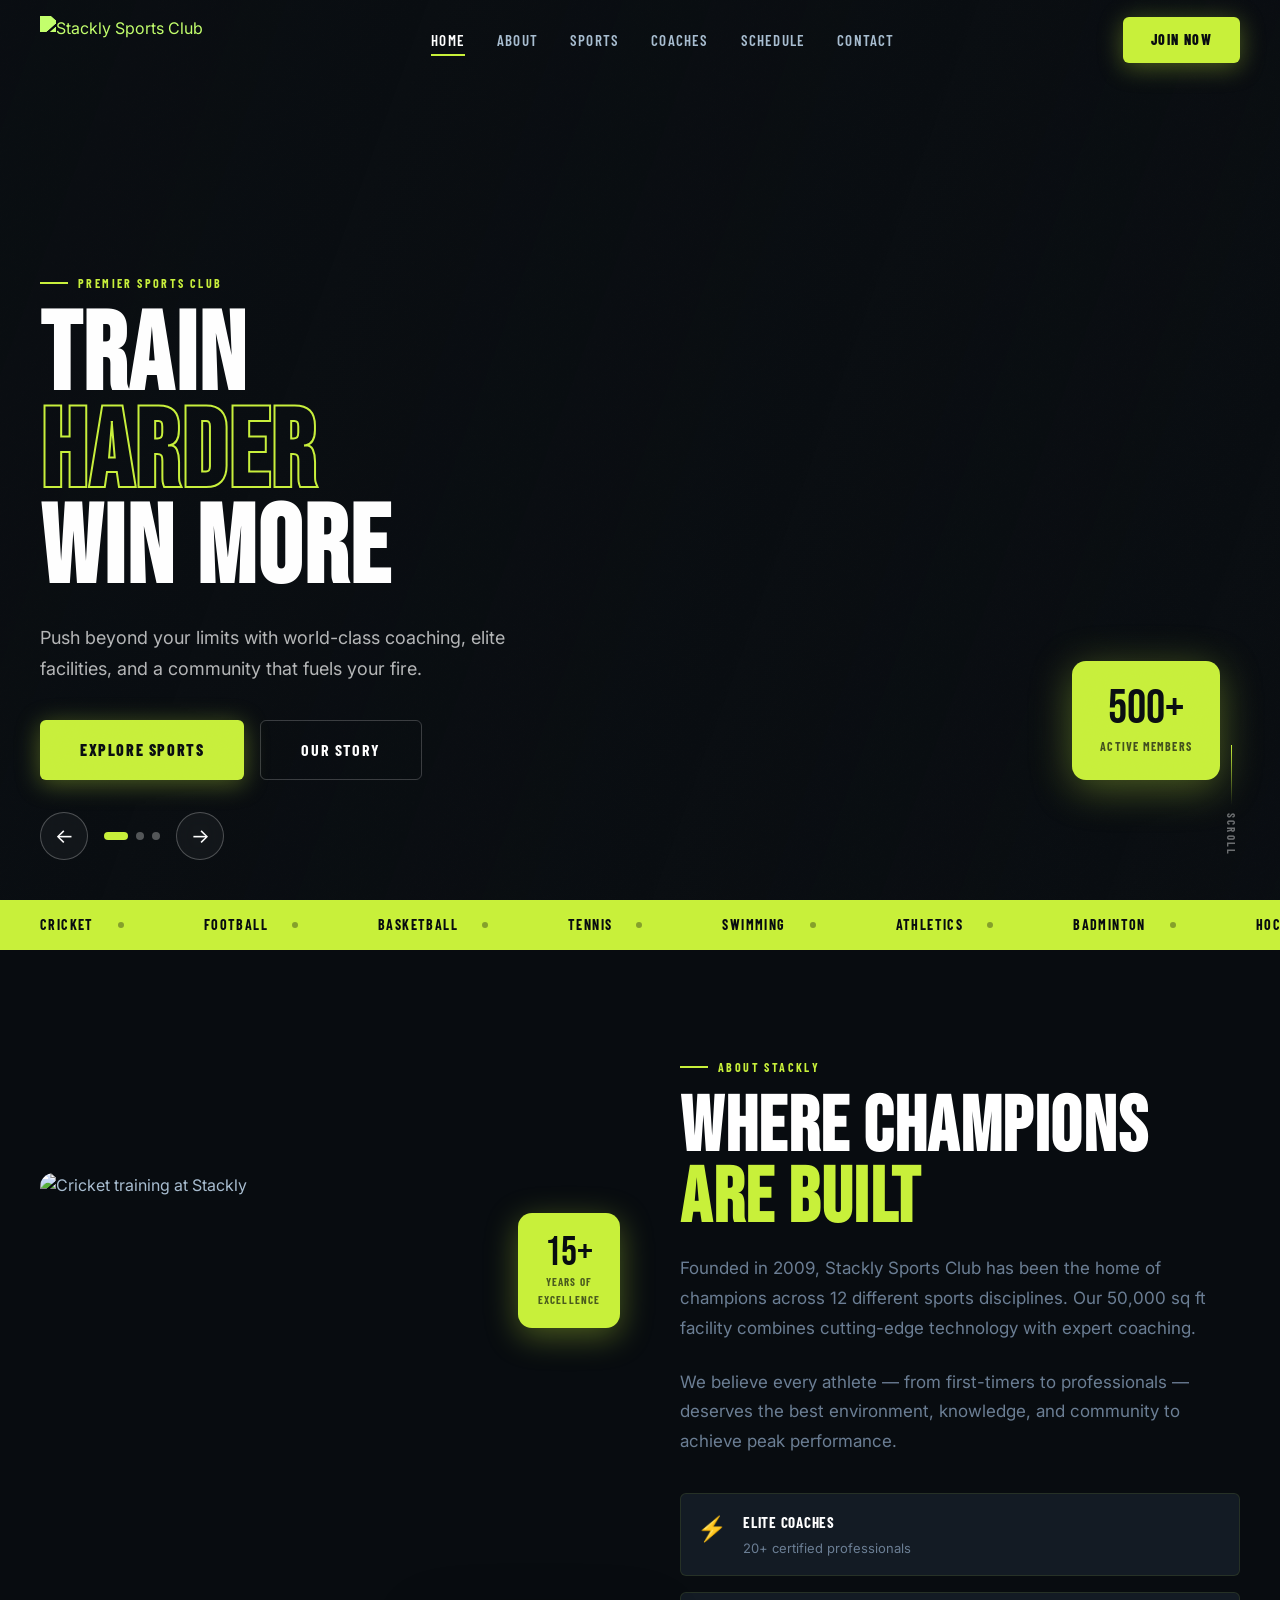
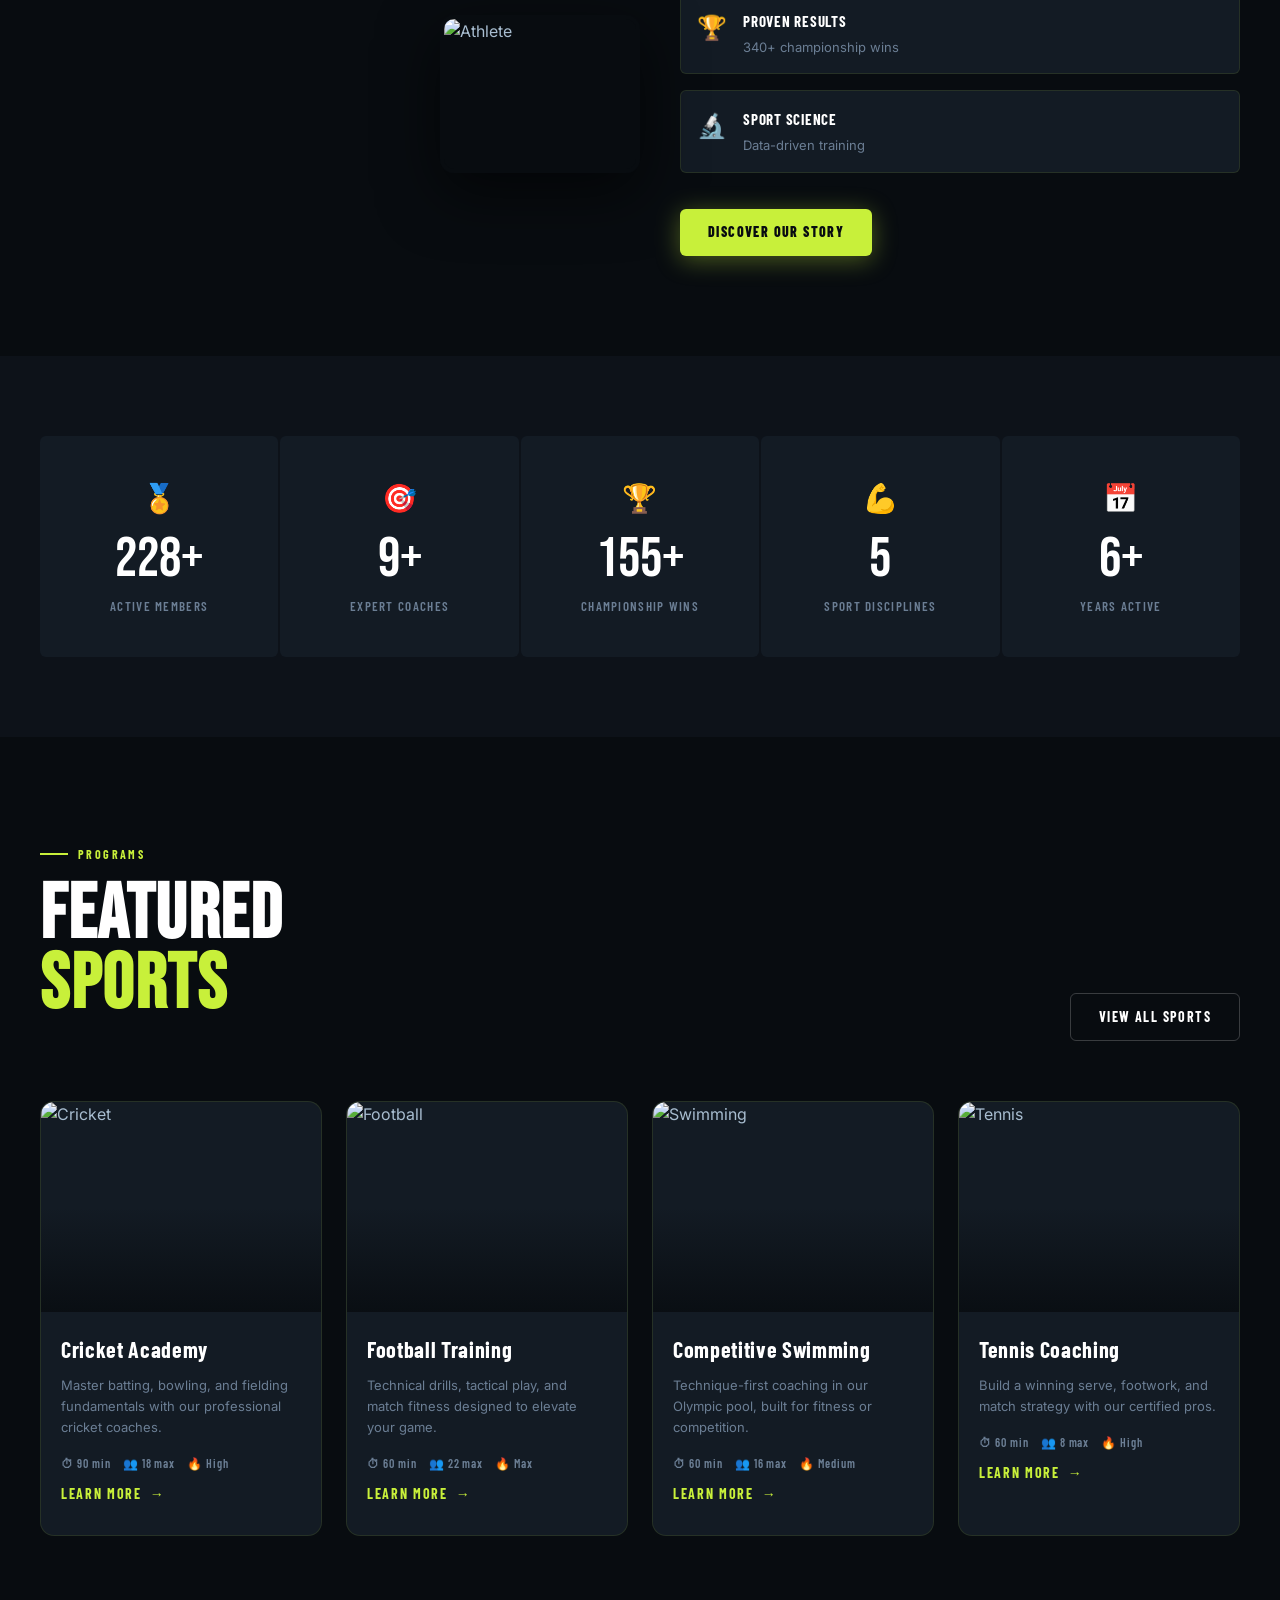
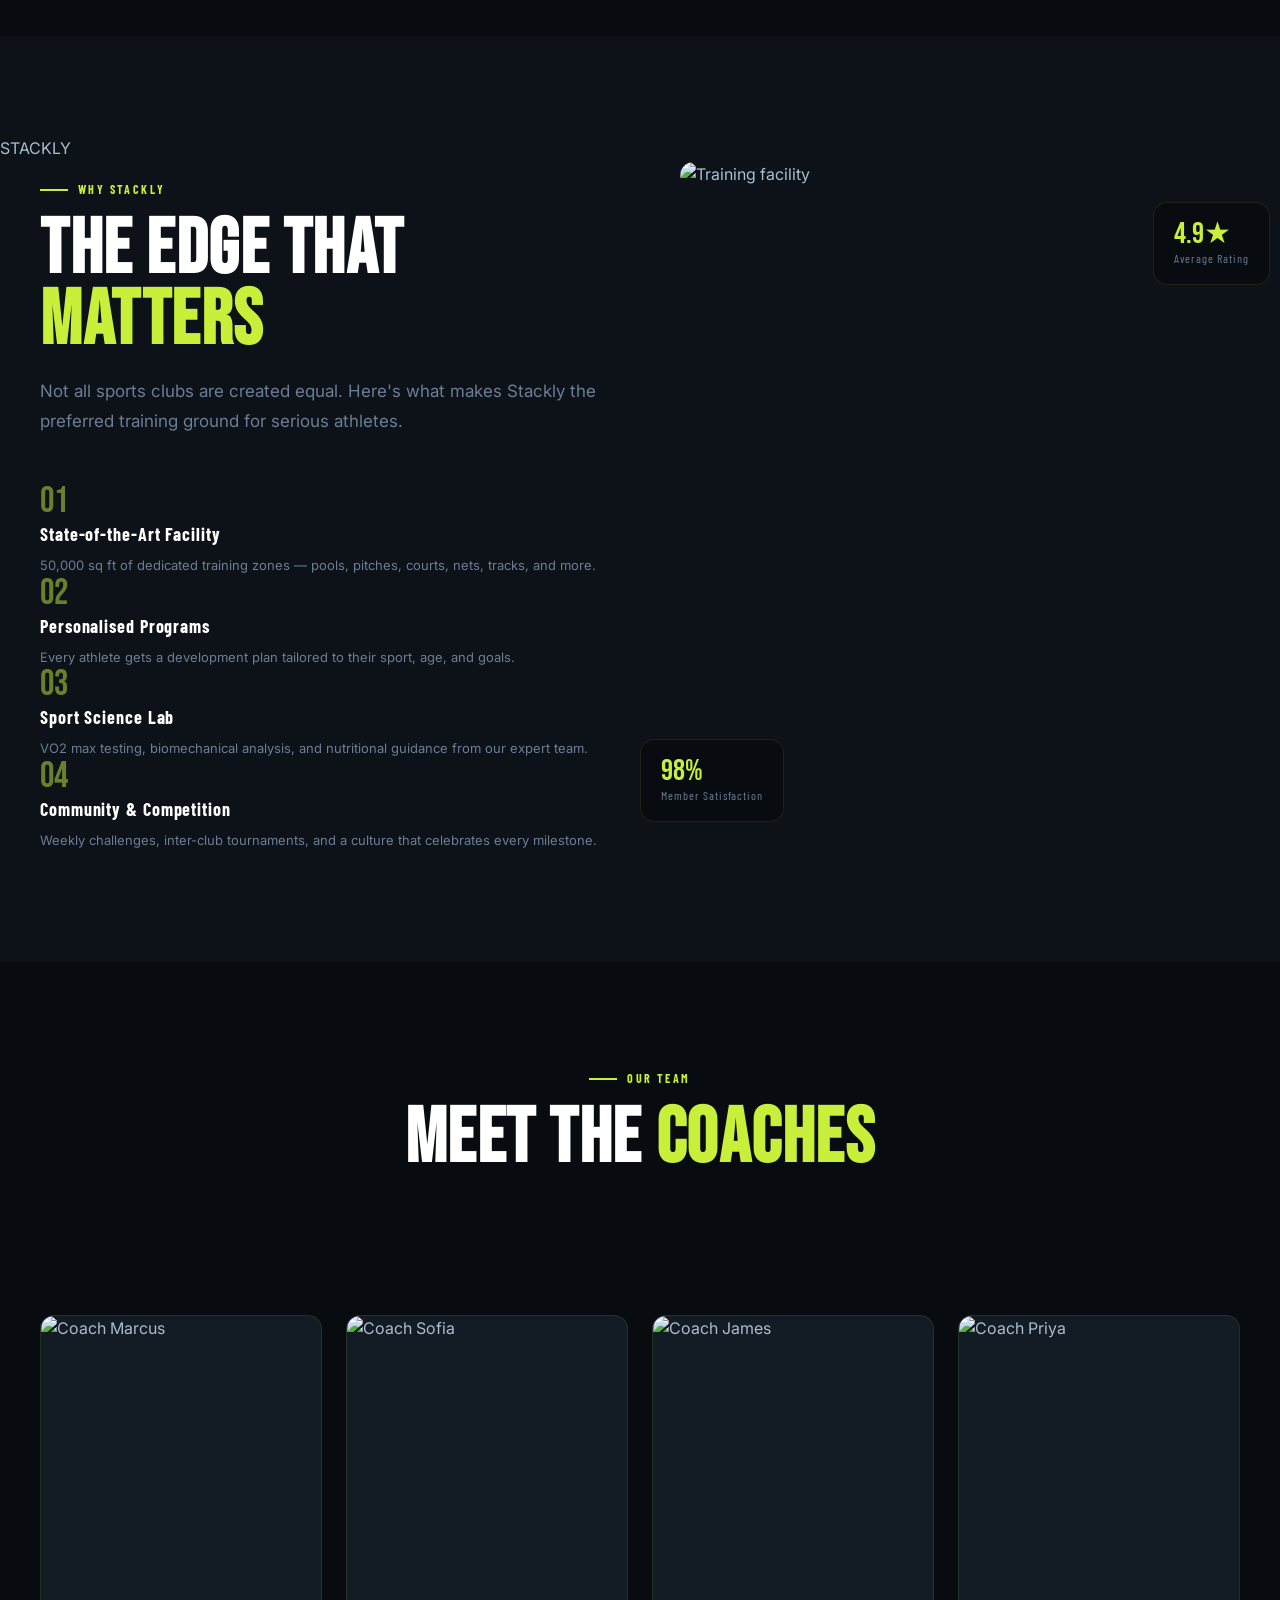
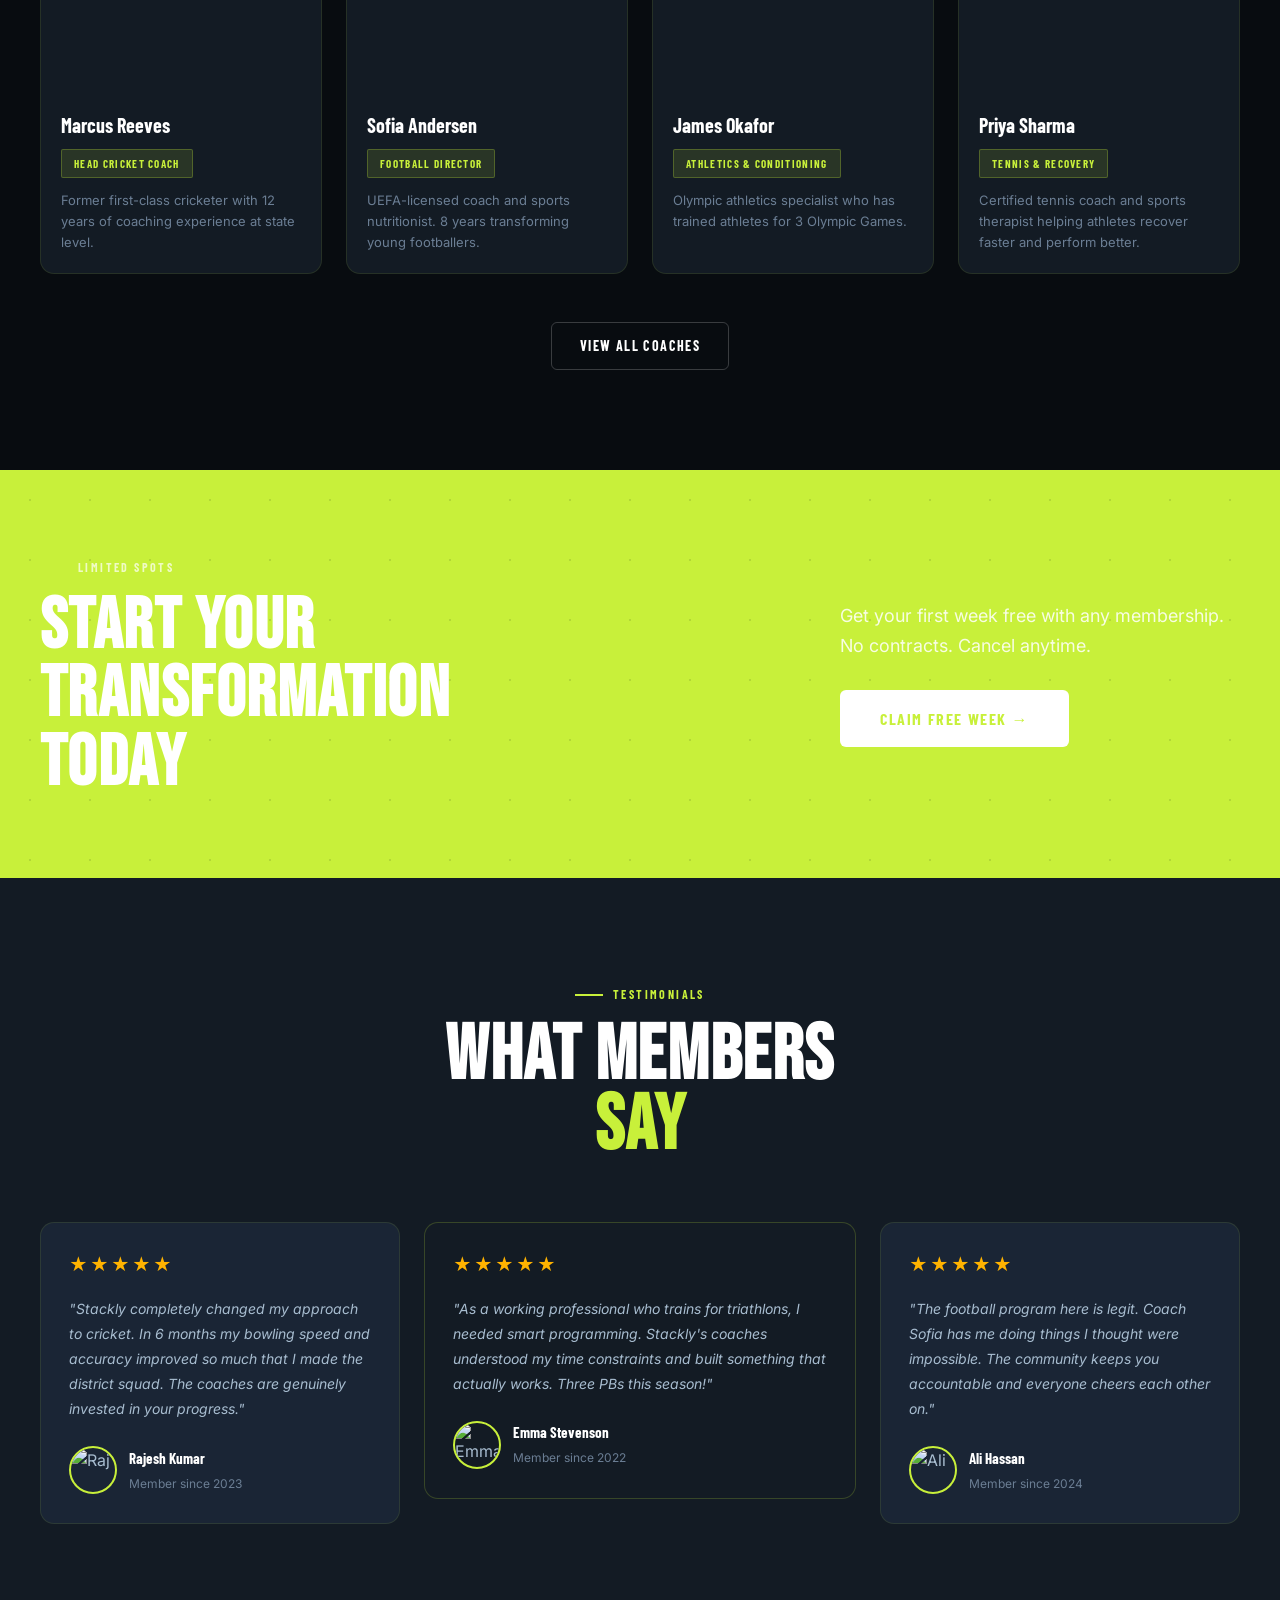
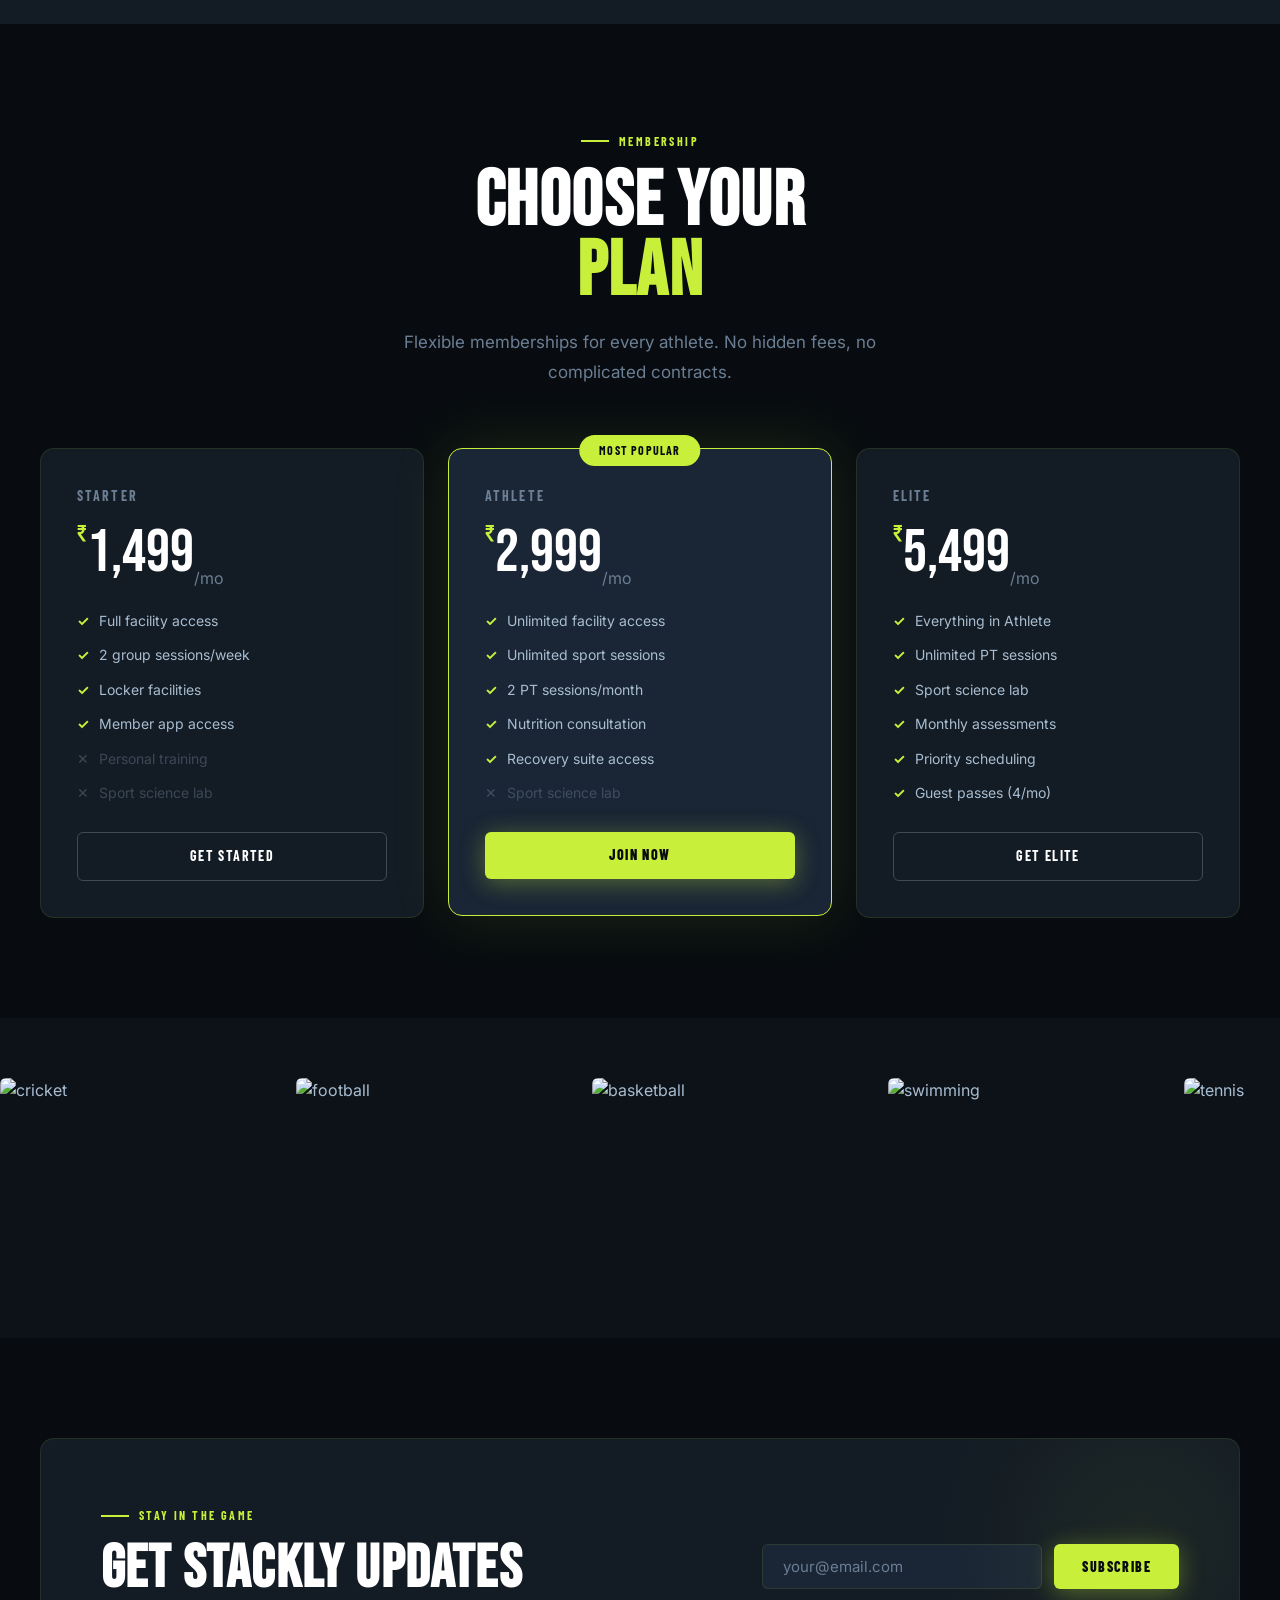
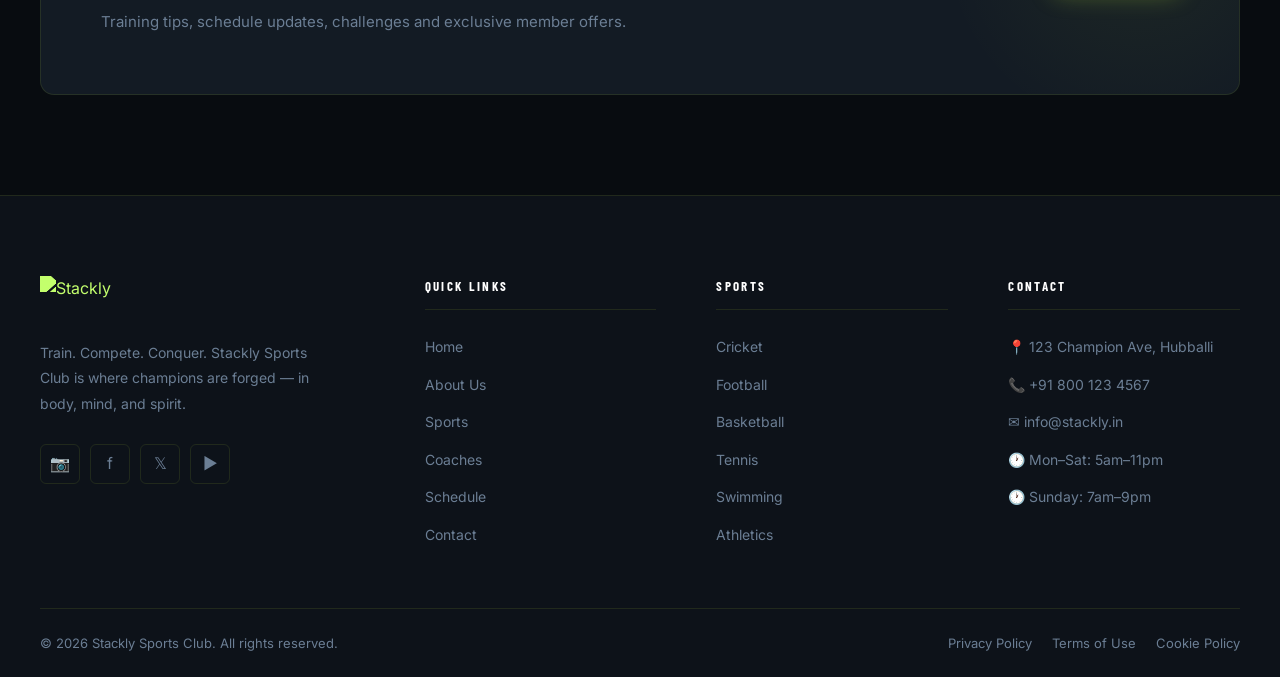
==== index.html @ f2b80d43 "update" ====
<!DOCTYPE html>
<html lang="en">
<head>
<meta charset="UTF-8">
<meta name="viewport" content="width=device-width, initial-scale=1.0">
<title>Stackly Sports Club — Train. Compete. Conquer.</title>
<link rel="stylesheet" href="style.css">
<link rel="stylesheet" href="home.css">
</head>
<body>
<div class="cursor-glow"></div>

<!-- HEADER -->
<header class="site-header" id="header">
  <div class="header-inner">
    <a href="index.html" class="logo-wrap">
      <img src="https://wsrv.nl/?url=https://snabsolutions.in/wp-content/uploads/2026/02/stackly-snab-solutions.png&w=260&h=104&output=webp&q=80&fit=inside" alt="Stackly Sports Club">
    </a>
    <nav class="main-nav">
      <a href="index.html" class="active">Home</a>
      <a href="about.html">About</a>
      <a href="classes.html">Sports</a>
      <a href="coaches.html">Coaches</a>
      <a href="schedule.html">Schedule</a>
      <a href="contact.html">Contact</a>
    </nav>
    <div class="header-cta">
      <a href="contact.html" class="btn btn-primary">Join Now</a>
      <button class="hamburger" aria-label="Menu">
        <span></span><span></span><span></span>
      </button>
    </div>
  </div>
</header>

<!-- MOBILE NAV -->
<nav class="mobile-nav">
  <a href="index.html">Home</a>
  <a href="about.html">About</a>
  <a href="classes.html">Sports</a>
  <a href="coaches.html">Coaches</a>
  <a href="schedule.html">Schedule</a>
  <a href="contact.html">Contact</a>
  <a href="contact.html" class="btn btn-primary mobile-cta">Join Now</a>
</nav>

<!-- SECTION 1: HERO SLIDER -->
<section class="hero-section grain-overlay">
  <div class="hero-slider">
    <!-- Slide 1 -->
    <div class="slide" style="--slide-img:url('https://wsrv.nl/?url=images.unsplash.com/photo-1574629810360-7efbbe195018&w=1400&output=webp&q=70&fit=cover')">
      <div class="slide-overlay"></div>
      <div class="slide-content">
        <div class="section-eyebrow reveal">Premier Sports Club</div>
        <h1 class="hero-title reveal delay-1">TRAIN<br><span class="stroke">HARDER</span><br>WIN MORE</h1>
        <p class="hero-sub reveal delay-2">Push beyond your limits with world-class coaching, elite facilities, and a community that fuels your fire.</p>
        <div class="hero-btns reveal delay-3">
          <a href="classes.html" class="btn btn-primary btn-lg">Explore Sports</a>
          <a href="about.html" class="btn btn-outline btn-lg">Our Story</a>
        </div>
      </div>
      <div class="slide-badge reveal-right delay-4">
        <div class="badge-num">500+</div>
        <div class="badge-label">Active Members</div>
      </div>
    </div>
    <!-- Slide 2 -->
    <div class="slide" style="--slide-img:url('https://wsrv.nl/?url=images.unsplash.com/photo-1551958219-acbc608c6377&w=1400&output=webp&q=70&fit=cover')">
      <div class="slide-overlay"></div>
      <div class="slide-content">
        <div class="section-eyebrow">World Class Training</div>
        <h1 class="hero-title">FORGE<br><span class="stroke">YOUR</span><br>LEGACY</h1>
        <p class="hero-sub">From beginner to elite — our tailored programs are designed to unlock the champion inside you.</p>
        <div class="hero-btns">
          <a href="classes.html" class="btn btn-primary btn-lg">View Programs</a>
          <a href="coaches.html" class="btn btn-outline btn-lg">Meet Coaches</a>
        </div>
      </div>
    </div>
    <!-- Slide 3 -->
    <div class="slide" style="--slide-img:url('https://wsrv.nl/?url=images.unsplash.com/photo-1546519638-68e109498ffc&w=1400&output=webp&q=70&fit=cover')">
      <div class="slide-overlay"></div>
      <div class="slide-content">
        <div class="section-eyebrow">Elite Performance Science</div>
        <h1 class="hero-title">FUEL<br><span class="stroke">YOUR</span><br>PEAK</h1>
        <p class="hero-sub">Holistic sport science — training, nutrition, recovery and mental strength under one roof.</p>
        <div class="hero-btns">
          <a href="contact.html" class="btn btn-primary btn-lg">Get Started</a>
          <a href="schedule.html" class="btn btn-outline btn-lg">View Schedule</a>
        </div>
      </div>
    </div>

    <!-- Slider Controls -->
    <div class="slider-controls">
      <button class="slider-prev" aria-label="Prev">&#8592;</button>
      <div class="slider-dots">
        <button class="slider-dot" aria-label="Slide 1"></button>
        <button class="slider-dot" aria-label="Slide 2"></button>
        <button class="slider-dot" aria-label="Slide 3"></button>
      </div>
      <button class="slider-next" aria-label="Next">&#8594;</button>
    </div>

    <!-- Scroll indicator -->
    <div class="scroll-indicator">
      <div class="scroll-line"></div>
      <span>Scroll</span>
    </div>
  </div>
</section>

<!-- SECTION 2: TICKER -->
<div class="ticker-wrap">
  <div class="ticker-track">
    <div class="ticker-item"><span>Cricket</span><span class="dot"></span></div>
    <div class="ticker-item"><span>Football</span><span class="dot"></span></div>
    <div class="ticker-item"><span>Basketball</span><span class="dot"></span></div>
    <div class="ticker-item"><span>Tennis</span><span class="dot"></span></div>
    <div class="ticker-item"><span>Swimming</span><span class="dot"></span></div>
    <div class="ticker-item"><span>Athletics</span><span class="dot"></span></div>
    <div class="ticker-item"><span>Badminton</span><span class="dot"></span></div>
    <div class="ticker-item"><span>Hockey</span><span class="dot"></span></div>
    <div class="ticker-item"><span>Fitness & Conditioning</span><span class="dot"></span></div>
    <div class="ticker-item"><span>Cricket</span><span class="dot"></span></div>
    <div class="ticker-item"><span>Football</span><span class="dot"></span></div>
    <div class="ticker-item"><span>Basketball</span><span class="dot"></span></div>
    <div class="ticker-item"><span>Tennis</span><span class="dot"></span></div>
    <div class="ticker-item"><span>Swimming</span><span class="dot"></span></div>
    <div class="ticker-item"><span>Athletics</span><span class="dot"></span></div>
    <div class="ticker-item"><span>Badminton</span><span class="dot"></span></div>
    <div class="ticker-item"><span>Hockey</span><span class="dot"></span></div>
    <div class="ticker-item"><span>Fitness & Conditioning</span><span class="dot"></span></div>
  </div>
</div>

<!-- SECTION 3: INTRO / ABOUT TEASER -->
<section class="about-teaser" style="padding:100px 0;">
  <div class="section-inner">
    <div class="about-teaser-grid">
      <div class="about-media reveal-left">
        <div class="media-stack">
          <div class="media-main">
            <img src="https://wsrv.nl/?url=images.unsplash.com/photo-1517649763962-0c623066013b&w=600&output=webp&q=70&fit=cover" alt="Cricket training at Stackly" loading="lazy">
          </div>
          <div class="media-float">
            <img src="https://wsrv.nl/?url=images.unsplash.com/photo-1502904550040-7534597429ae&w=280&output=webp&q=70&fit=cover" alt="Athlete" loading="lazy">
          </div>
          <div class="exp-badge">
            <div class="exp-num">15+</div>
            <div class="exp-label">Years of<br>Excellence</div>
          </div>
        </div>
      </div>
      <div class="about-text reveal-right">
        <div class="section-eyebrow">About Stackly</div>
        <h2 class="section-title">WHERE CHAMPIONS<br><span class="accent">ARE BUILT</span></h2>
        <p class="section-sub" style="margin-bottom:24px;">Founded in 2009, Stackly Sports Club has been the home of champions across 12 different sports disciplines. Our 50,000 sq ft facility combines cutting-edge technology with expert coaching.</p>
        <p class="section-sub" style="margin-bottom:36px;">We believe every athlete — from first-timers to professionals — deserves the best environment, knowledge, and community to achieve peak performance.</p>
        <div class="about-pillars">
          <div class="pillar">
            <div class="pillar-icon">⚡</div>
            <div><strong>Elite Coaches</strong><p>20+ certified professionals</p></div>
          </div>
          <div class="pillar">
            <div class="pillar-icon">🏆</div>
            <div><strong>Proven Results</strong><p>340+ championship wins</p></div>
          </div>
          <div class="pillar">
            <div class="pillar-icon">🔬</div>
            <div><strong>Sport Science</strong><p>Data-driven training</p></div>
          </div>
        </div>
        <a href="about.html" class="btn btn-primary" style="margin-top:36px;">Discover Our Story</a>
      </div>
    </div>
  </div>
</section>

<!-- SECTION 4: STATS -->
<section class="stats-section" style="padding:80px 0; background:var(--dark2);">
  <div class="section-inner">
    <div class="stats-grid">
      <div class="stat-item reveal delay-1">
        <div class="stat-icon">🏅</div>
        <div class="stat-number"><span class="count-up" data-target="500" data-suffix="+">0+</span></div>
        <div class="stat-label">Active Members</div>
      </div>
      <div class="stat-item reveal delay-2">
        <div class="stat-icon">🎯</div>
        <div class="stat-number"><span class="count-up" data-target="20" data-suffix="+">0+</span></div>
        <div class="stat-label">Expert Coaches</div>
      </div>
      <div class="stat-item reveal delay-3">
        <div class="stat-icon">🏆</div>
        <div class="stat-number"><span class="count-up" data-target="340" data-suffix="+">0+</span></div>
        <div class="stat-label">Championship Wins</div>
      </div>
      <div class="stat-item reveal delay-4">
        <div class="stat-icon">💪</div>
        <div class="stat-number"><span class="count-up" data-target="12">0</span></div>
        <div class="stat-label">Sport Disciplines</div>
      </div>
      <div class="stat-item reveal delay-5">
        <div class="stat-icon">📅</div>
        <div class="stat-number"><span class="count-up" data-target="15" data-suffix="+">0+</span></div>
        <div class="stat-label">Years Active</div>
      </div>
    </div>
  </div>
</section>

<!-- SECTION 5: FEATURED SPORTS -->
<section class="classes-section" style="padding:100px 0;">
  <div class="section-inner">
    <div class="section-header" style="display:flex;align-items:flex-end;justify-content:space-between;gap:24px;flex-wrap:wrap;margin-bottom:60px;">
      <div>
        <div class="section-eyebrow reveal">Programs</div>
        <h2 class="section-title reveal delay-1">FEATURED<br><span class="accent">SPORTS</span></h2>
      </div>
      <a href="classes.html" class="btn btn-outline reveal delay-2">View All Sports</a>
    </div>
    <div class="classes-grid">
      <div class="class-card tilt-card reveal delay-1">
        <div class="class-img">
          <img src="https://wsrv.nl/?url=images.unsplash.com/photo-1531415074968-036ba1b575da&w=500&output=webp&q=70&fit=cover" alt="Cricket" loading="lazy">
          <div class="class-overlay"></div>
          <div class="class-tag tag">Beginner–Pro</div>
        </div>
        <div class="class-body">
          <h3>Cricket Academy</h3>
          <p>Master batting, bowling, and fielding fundamentals with our professional cricket coaches.</p>
          <div class="class-meta">
            <span>⏱ 90 min</span>
            <span>👥 18 max</span>
            <span>🔥 High</span>
          </div>
          <a href="classes.html" class="btn btn-ghost">Learn More</a>
        </div>
      </div>
      <div class="class-card tilt-card reveal delay-2">
        <div class="class-img">
          <img src="https://wsrv.nl/?url=images.unsplash.com/photo-1551958219-acbc608c6377&w=500&output=webp&q=70&fit=cover" alt="Football" loading="lazy">
          <div class="class-overlay"></div>
          <div class="class-tag tag">All Levels</div>
        </div>
        <div class="class-body">
          <h3>Football Training</h3>
          <p>Technical drills, tactical play, and match fitness designed to elevate your game.</p>
          <div class="class-meta">
            <span>⏱ 60 min</span>
            <span>👥 22 max</span>
            <span>🔥 Max</span>
          </div>
          <a href="classes.html" class="btn btn-ghost">Learn More</a>
        </div>
      </div>
      <div class="class-card tilt-card reveal delay-3">
        <div class="class-img">
          <img src="https://wsrv.nl/?url=images.unsplash.com/photo-1530549387789-4c1017266635&w=500&output=webp&q=70&fit=cover" alt="Swimming" loading="lazy">
          <div class="class-overlay"></div>
          <div class="class-tag tag">All Levels</div>
        </div>
        <div class="class-body">
          <h3>Competitive Swimming</h3>
          <p>Technique-first coaching in our Olympic pool, built for fitness or competition.</p>
          <div class="class-meta">
            <span>⏱ 60 min</span>
            <span>👥 16 max</span>
            <span>🔥 Medium</span>
          </div>
          <a href="classes.html" class="btn btn-ghost">Learn More</a>
        </div>
      </div>
      <div class="class-card tilt-card reveal delay-4">
        <div class="class-img">
          <img src="https://wsrv.nl/?url=images.unsplash.com/photo-1554068865-24cecd4e34b8&w=500&output=webp&q=70&fit=cover" alt="Tennis" loading="lazy">
          <div class="class-overlay"></div>
          <div class="class-tag tag">Intermediate+</div>
        </div>
        <div class="class-body">
          <h3>Tennis Coaching</h3>
          <p>Build a winning serve, footwork, and match strategy with our certified pros.</p>
          <div class="class-meta">
            <span>⏱ 60 min</span>
            <span>👥 8 max</span>
            <span>🔥 High</span>
          </div>
          <a href="classes.html" class="btn btn-ghost">Learn More</a>
        </div>
      </div>
    </div>
  </div>
</section>

<!-- SECTION 6: WHY CHOOSE US -->
<section class="why-section" style="padding:100px 0; background:var(--dark2); position:relative; overflow:hidden;">
  <div class="why-bg-text">STACKLY</div>
  <div class="section-inner" style="position:relative;z-index:2;">
    <div class="why-grid">
      <div class="why-text reveal-left">
        <div class="section-eyebrow">Why Stackly</div>
        <h2 class="section-title">THE EDGE THAT<br><span class="accent">MATTERS</span></h2>
        <p class="section-sub" style="margin-bottom:48px;">Not all sports clubs are created equal. Here's what makes Stackly the preferred training ground for serious athletes.</p>
        <div class="why-features">
          <div class="why-feat reveal delay-1">
            <div class="feat-num">01</div>
            <div class="feat-content">
              <h4>State-of-the-Art Facility</h4>
              <p>50,000 sq ft of dedicated training zones — pools, pitches, courts, nets, tracks, and more.</p>
            </div>
          </div>
          <div class="why-feat reveal delay-2">
            <div class="feat-num">02</div>
            <div class="feat-content">
              <h4>Personalised Programs</h4>
              <p>Every athlete gets a development plan tailored to their sport, age, and goals.</p>
            </div>
          </div>
          <div class="why-feat reveal delay-3">
            <div class="feat-num">03</div>
            <div class="feat-content">
              <h4>Sport Science Lab</h4>
              <p>VO2 max testing, biomechanical analysis, and nutritional guidance from our expert team.</p>
            </div>
          </div>
          <div class="why-feat reveal delay-4">
            <div class="feat-num">04</div>
            <div class="feat-content">
              <h4>Community & Competition</h4>
              <p>Weekly challenges, inter-club tournaments, and a culture that celebrates every milestone.</p>
            </div>
          </div>
        </div>
      </div>
      <div class="why-image reveal-right">
        <div class="why-img-wrap">
          <img src="https://wsrv.nl/?url=images.unsplash.com/photo-1577471488278-16eec37ffcc2&w=700&output=webp&q=70&fit=cover" alt="Training facility" loading="lazy">
          <div class="floating-stat fs1">
            <div class="fs-num">98%</div>
            <div class="fs-label">Member Satisfaction</div>
          </div>
          <div class="floating-stat fs2">
            <div class="fs-num">4.9★</div>
            <div class="fs-label">Average Rating</div>
          </div>
        </div>
      </div>
    </div>
  </div>
</section>

<!-- SECTION 7: FEATURED COACHES -->
<section style="padding:100px 0;">
  <div class="section-inner">
    <div style="text-align:center;max-width:600px;margin:0 auto 60px;">
      <div class="section-eyebrow reveal" style="justify-content:center;">Our Team</div>
      <h2 class="section-title reveal delay-1">MEET THE <span class="accent">COACHES</span></h2>
      <p class="section-sub reveal delay-2" style="margin:0 auto;">World-class coaches with proven track records. Every one of them is obsessed with your progress.</p>
    </div>
    <div class="coaches-grid">
      <div class="coach-card reveal delay-1">
        <div class="coach-img">
          <img src="https://wsrv.nl/?url=images.unsplash.com/photo-1571019613454-1cb2f99b2d8b&w=400&output=webp&q=70&fit=cover" alt="Coach Marcus" loading="lazy">
          <div class="coach-overlay">
            <div class="coach-socials">
              <a href="#" class="social-btn">in</a>
              <a href="#" class="social-btn">𝕏</a>
            </div>
          </div>
        </div>
        <div class="coach-info">
          <h3>Marcus Reeves</h3>
          <span class="tag">Head Cricket Coach</span>
          <p>Former first-class cricketer with 12 years of coaching experience at state level.</p>
        </div>
      </div>
      <div class="coach-card reveal delay-2">
        <div class="coach-img">
          <img src="https://wsrv.nl/?url=images.unsplash.com/photo-1567013127542-490d757e51fc&w=400&output=webp&q=70&fit=cover" alt="Coach Sofia" loading="lazy">
          <div class="coach-overlay">
            <div class="coach-socials">
              <a href="#" class="social-btn">in</a>
              <a href="#" class="social-btn">𝕏</a>
            </div>
          </div>
        </div>
        <div class="coach-info">
          <h3>Sofia Andersen</h3>
          <span class="tag">Football Director</span>
          <p>UEFA-licensed coach and sports nutritionist. 8 years transforming young footballers.</p>
        </div>
      </div>
      <div class="coach-card reveal delay-3">
        <div class="coach-img">
          <img src="https://wsrv.nl/?url=images.unsplash.com/photo-1547592180-85f173990554&w=400&output=webp&q=70&fit=cover" alt="Coach James" loading="lazy">
          <div class="coach-overlay">
            <div class="coach-socials">
              <a href="#" class="social-btn">in</a>
              <a href="#" class="social-btn">𝕏</a>
            </div>
          </div>
        </div>
        <div class="coach-info">
          <h3>James Okafor</h3>
          <span class="tag">Athletics & Conditioning</span>
          <p>Olympic athletics specialist who has trained athletes for 3 Olympic Games.</p>
        </div>
      </div>
      <div class="coach-card reveal delay-4">
        <div class="coach-img">
          <img src="https://wsrv.nl/?url=images.unsplash.com/photo-1518644961665-ed172691aaa1&w=400&output=webp&q=70&fit=cover" alt="Coach Priya" loading="lazy">
          <div class="coach-overlay">
            <div class="coach-socials">
              <a href="#" class="social-btn">in</a>
              <a href="#" class="social-btn">𝕏</a>
            </div>
          </div>
        </div>
        <div class="coach-info">
          <h3>Priya Sharma</h3>
          <span class="tag">Tennis & Recovery</span>
          <p>Certified tennis coach and sports therapist helping athletes recover faster and perform better.</p>
        </div>
      </div>
    </div>
    <div style="text-align:center;margin-top:48px;" class="reveal">
      <a href="coaches.html" class="btn btn-outline">View All Coaches</a>
    </div>
  </div>
</section>

<!-- SECTION 8: TRANSFORMATION / CTA BAND -->
<section class="cta-band" style="padding:80px 0; background:var(--primary); position:relative; overflow:hidden;">
  <div class="cta-band-bg"></div>
  <div class="section-inner" style="position:relative;z-index:2;">
    <div class="cta-band-inner">
      <div class="reveal-left">
        <div class="section-eyebrow" style="color:rgba(255,255,255,0.7);">Limited Spots</div>
        <h2 style="font-family:var(--font-display);font-size:clamp(40px,6vw,72px);line-height:0.95;color:var(--white);letter-spacing:0.02em;">START YOUR<br>TRANSFORMATION<br>TODAY</h2>
      </div>
      <div class="cta-band-right reveal-right">
        <p style="color:rgba(255,255,255,0.85);font-size:18px;margin-bottom:28px;max-width:400px;line-height:1.7;">Get your first week free with any membership. No contracts. Cancel anytime.</p>
        <a href="contact.html" class="btn" style="background:var(--white);color:var(--primary);font-size:16px;padding:16px 40px;">Claim Free Week →</a>
      </div>
    </div>
  </div>
</section>

<!-- SECTION 9: TESTIMONIALS -->
<section class="testimonials-section" style="padding:100px 0; background:var(--dark3);">
  <div class="section-inner">
    <div style="text-align:center;max-width:600px;margin:0 auto 60px;">
      <div class="section-eyebrow reveal" style="justify-content:center;">Testimonials</div>
      <h2 class="section-title reveal delay-1">WHAT MEMBERS<br><span class="accent">SAY</span></h2>
    </div>
    <div class="testimonials-grid">
      <div class="testi-card reveal delay-1">
        <div class="testi-stars">★★★★★</div>
        <p class="testi-text">"Stackly completely changed my approach to cricket. In 6 months my bowling speed and accuracy improved so much that I made the district squad. The coaches are genuinely invested in your progress."</p>
        <div class="testi-author">
          <div class="testi-avatar"><img src="https://wsrv.nl/?url=images.unsplash.com/photo-1507003211169-0a1dd7228f2d&w=80&h=80&output=webp&q=70&fit=cover" alt="Raj"></div>
          <div><strong>Rajesh Kumar</strong><span>Member since 2023</span></div>
        </div>
      </div>
      <div class="testi-card reveal delay-2 featured-testi">
        <div class="testi-stars">★★★★★</div>
        <p class="testi-text">"As a working professional who trains for triathlons, I needed smart programming. Stackly's coaches understood my time constraints and built something that actually works. Three PBs this season!"</p>
        <div class="testi-author">
          <div class="testi-avatar"><img src="https://wsrv.nl/?url=images.unsplash.com/photo-1494790108377-be9c29b29330&w=80&h=80&output=webp&q=70&fit=cover" alt="Emma"></div>
          <div><strong>Emma Stevenson</strong><span>Member since 2022</span></div>
        </div>
      </div>
      <div class="testi-card reveal delay-3">
        <div class="testi-stars">★★★★★</div>
        <p class="testi-text">"The football program here is legit. Coach Sofia has me doing things I thought were impossible. The community keeps you accountable and everyone cheers each other on."</p>
        <div class="testi-author">
          <div class="testi-avatar"><img src="https://wsrv.nl/?url=images.unsplash.com/photo-1472099645785-5658abf4ff4e&w=80&h=80&output=webp&q=70&fit=cover" alt="Ali"></div>
          <div><strong>Ali Hassan</strong><span>Member since 2024</span></div>
        </div>
      </div>
    </div>
  </div>
</section>

<!-- SECTION 10: MEMBERSHIP PLANS -->
<section style="padding:100px 0;">
  <div class="section-inner">
    <div style="text-align:center;max-width:600px;margin:0 auto 60px;">
      <div class="section-eyebrow reveal" style="justify-content:center;">Membership</div>
      <h2 class="section-title reveal delay-1">CHOOSE YOUR<br><span class="accent">PLAN</span></h2>
      <p class="section-sub reveal delay-2" style="margin:0 auto;">Flexible memberships for every athlete. No hidden fees, no complicated contracts.</p>
    </div>
    <div class="plans-grid">
      <div class="plan-card reveal delay-1">
        <div class="plan-name">Starter</div>
        <div class="plan-price"><sup>₹</sup>1,499<sub>/mo</sub></div>
        <ul class="plan-features">
          <li><span class="check">✓</span> Full facility access</li>
          <li><span class="check">✓</span> 2 group sessions/week</li>
          <li><span class="check">✓</span> Locker facilities</li>
          <li><span class="check">✓</span> Member app access</li>
          <li class="disabled"><span>✕</span> Personal training</li>
          <li class="disabled"><span>✕</span> Sport science lab</li>
        </ul>
        <a href="contact.html" class="btn btn-outline" style="width:100%;justify-content:center;">Get Started</a>
      </div>
      <div class="plan-card featured-plan reveal delay-2">
        <div class="plan-badge">Most Popular</div>
        <div class="plan-name">Athlete</div>
        <div class="plan-price"><sup>₹</sup>2,999<sub>/mo</sub></div>
        <ul class="plan-features">
          <li><span class="check">✓</span> Unlimited facility access</li>
          <li><span class="check">✓</span> Unlimited sport sessions</li>
          <li><span class="check">✓</span> 2 PT sessions/month</li>
          <li><span class="check">✓</span> Nutrition consultation</li>
          <li><span class="check">✓</span> Recovery suite access</li>
          <li class="disabled"><span>✕</span> Sport science lab</li>
        </ul>
        <a href="contact.html" class="btn btn-primary" style="width:100%;justify-content:center;">Join Now</a>
      </div>
      <div class="plan-card reveal delay-3">
        <div class="plan-name">Elite</div>
        <div class="plan-price"><sup>₹</sup>5,499<sub>/mo</sub></div>
        <ul class="plan-features">
          <li><span class="check">✓</span> Everything in Athlete</li>
          <li><span class="check">✓</span> Unlimited PT sessions</li>
          <li><span class="check">✓</span> Sport science lab</li>
          <li><span class="check">✓</span> Monthly assessments</li>
          <li><span class="check">✓</span> Priority scheduling</li>
          <li><span class="check">✓</span> Guest passes (4/mo)</li>
        </ul>
        <a href="contact.html" class="btn btn-outline" style="width:100%;justify-content:center;">Get Elite</a>
      </div>
    </div>
  </div>
</section>

<!-- SECTION 11: GALLERY STRIP -->
<section style="padding:60px 0; background:var(--dark2); overflow:hidden;">
  <div class="gallery-strip">
    <div class="gallery-track">
      <div class="gallery-item"><img src="https://wsrv.nl/?url=images.unsplash.com/photo-1531415074968-036ba1b575da&w=400&h=300&output=webp&q=70&fit=cover" alt="cricket" loading="lazy"></div>
      <div class="gallery-item"><img src="https://wsrv.nl/?url=images.unsplash.com/photo-1551958219-acbc608c6377&w=400&h=300&output=webp&q=70&fit=cover" alt="football" loading="lazy"></div>
      <div class="gallery-item"><img src="https://wsrv.nl/?url=images.unsplash.com/photo-1546519638-68e109498ffc&w=400&h=300&output=webp&q=70&fit=cover" alt="basketball" loading="lazy"></div>
      <div class="gallery-item"><img src="https://wsrv.nl/?url=images.unsplash.com/photo-1530549387789-4c1017266635&w=400&h=300&output=webp&q=70&fit=cover" alt="swimming" loading="lazy"></div>
      <div class="gallery-item"><img src="https://wsrv.nl/?url=images.unsplash.com/photo-1554068865-24cecd4e34b8&w=400&h=300&output=webp&q=70&fit=cover" alt="tennis" loading="lazy"></div>
      <div class="gallery-item"><img src="https://wsrv.nl/?url=images.unsplash.com/photo-1531415074968-036ba1b575da&w=400&h=300&output=webp&q=70&fit=cover" alt="cricket" loading="lazy"></div>
      <div class="gallery-item"><img src="https://wsrv.nl/?url=images.unsplash.com/photo-1551958219-acbc608c6377&w=400&h=300&output=webp&q=70&fit=cover" alt="football" loading="lazy"></div>
      <div class="gallery-item"><img src="https://wsrv.nl/?url=images.unsplash.com/photo-1546519638-68e109498ffc&w=400&h=300&output=webp&q=70&fit=cover" alt="basketball" loading="lazy"></div>
      <div class="gallery-item"><img src="https://wsrv.nl/?url=images.unsplash.com/photo-1530549387789-4c1017266635&w=400&h=300&output=webp&q=70&fit=cover" alt="swimming" loading="lazy"></div>
      <div class="gallery-item"><img src="https://wsrv.nl/?url=images.unsplash.com/photo-1554068865-24cecd4e34b8&w=400&h=300&output=webp&q=70&fit=cover" alt="tennis" loading="lazy"></div>
    </div>
  </div>
</section>

<!-- SECTION 12: NEWSLETTER / FINAL CTA -->
<section style="padding:100px 0;">
  <div class="section-inner">
    <div class="newsletter-box reveal">
      <div class="newsletter-text">
        <div class="section-eyebrow" style="justify-content:center;">Stay in the Game</div>
        <h2 style="font-family:var(--font-display);font-size:clamp(32px,5vw,60px);line-height:0.95;color:var(--white);letter-spacing:0.02em;margin-bottom:12px;">GET STACKLY UPDATES</h2>
        <p style="color:var(--text-muted);font-size:15px;">Training tips, schedule updates, challenges and exclusive member offers.</p>
      </div>
      <form class="newsletter-form" onsubmit="return false;">
        <input type="email" placeholder="your@email.com" class="nl-input">
        <button class="btn btn-primary" type="submit">Subscribe</button>
      </form>
    </div>
  </div>
</section>

<!-- FOOTER -->
<footer class="site-footer">
  <div class="footer-inner">
    <div class="footer-top">
      <div class="footer-brand">
        <a href="index.html" class="logo-wrap">
          <img src="https://wsrv.nl/?url=https://snabsolutions.in/wp-content/uploads/2026/02/stackly-snab-solutions.png&w=260&h=104&output=webp&q=80&fit=inside" alt="Stackly">
        </a>
        <p>Train. Compete. Conquer. Stackly Sports Club is where champions are forged — in body, mind, and spirit.</p>
        <div class="footer-socials">
          <a href="#" class="social-btn" aria-label="Instagram">📷</a>
          <a href="#" class="social-btn" aria-label="Facebook">f</a>
          <a href="#" class="social-btn" aria-label="Twitter">𝕏</a>
          <a href="#" class="social-btn" aria-label="YouTube">▶</a>
        </div>
      </div>
      <div class="footer-col">
        <h4>Quick Links</h4>
        <ul>
          <li><a href="index.html">Home</a></li>
          <li><a href="about.html">About Us</a></li>
          <li><a href="classes.html">Sports</a></li>
          <li><a href="coaches.html">Coaches</a></li>
          <li><a href="schedule.html">Schedule</a></li>
          <li><a href="contact.html">Contact</a></li>
        </ul>
      </div>
      <div class="footer-col">
        <h4>Sports</h4>
        <ul>
          <li><a href="classes.html">Cricket</a></li>
          <li><a href="classes.html">Football</a></li>
          <li><a href="classes.html">Basketball</a></li>
          <li><a href="classes.html">Tennis</a></li>
          <li><a href="classes.html">Swimming</a></li>
          <li><a href="classes.html">Athletics</a></li>
        </ul>
      </div>
      <div class="footer-col">
        <h4>Contact</h4>
        <ul>
          <li><a href="#">📍 123 Champion Ave, Hubballi</a></li>
          <li><a href="tel:+918001234567">📞 +91 800 123 4567</a></li>
          <li><a href="mailto:info@stackly.in">✉ info@stackly.in</a></li>
          <li><a href="#">🕐 Mon–Sat: 5am–11pm</a></li>
          <li><a href="#">🕐 Sunday: 7am–9pm</a></li>
        </ul>
      </div>
    </div>
    <div class="footer-bottom">
      <p>&copy; 2026 Stackly Sports Club. All rights reserved.</p>
      <div class="footer-links">
        <a href="#">Privacy Policy</a>
        <a href="#">Terms of Use</a>
        <a href="#">Cookie Policy</a>
      </div>
    </div>
  </div>
</footer>

<script src="main.js"></script>
</body>
</html>
---- style.css ----
/* ==========================================
   STACKLY SPORTS CLUB - GLOBAL STYLES v2
   ========================================== */

@import url('https://fonts.googleapis.com/css2?family=Bebas+Neue&family=Barlow+Condensed:wght@400;500;600;700;900&family=Inter:wght@300;400;500;600;700&display=swap');

:root {
  /* New palette: deep navy + electric lime */
  --primary: #C8F03A;          /* electric lime — Join Now button */
  --primary-dark: #A8CC20;
  --primary-glow: rgba(200,240,58,0.35);
  --secondary: #00D4FF;        /* cyan accent */
  --accent: #FF6B35;           /* warm coral for highlights */
  --dark: #080C10;
  --dark2: #0D1219;
  --dark3: #131B24;
  --dark4: #1A2535;
  --mid: #243040;
  --light: #E8F0F8;
  --white: #FFFFFF;
  --text-muted: #6B7E94;
  --text-body: #A8BDD0;
  --border: rgba(200,240,58,0.10);
  --header-h: 80px;
  --font-display: 'Bebas Neue', sans-serif;
  --font-heading: 'Barlow Condensed', sans-serif;
  --font-body: 'Inter', sans-serif;
  --radius: 6px;
  --radius-lg: 14px;
  --transition: 0.3s cubic-bezier(0.4,0,0.2,1);
  --transition-slow: 0.6s cubic-bezier(0.4,0,0.2,1);
}

*, *::before, *::after { box-sizing: border-box; margin: 0; padding: 0; }
html { scroll-behavior: smooth; font-size: 16px; }
body {
  font-family: var(--font-body);
  background: var(--dark);
  color: var(--text-body);
  overflow-x: hidden;
  line-height: 1.6;
}
img { max-width: 100%; height: auto; display: block; }
a { color: inherit; text-decoration: none; }
ul { list-style: none; }
button { cursor: pointer; border: none; background: none; font-family: inherit; }

::-webkit-scrollbar { width: 5px; }
::-webkit-scrollbar-track { background: var(--dark2); }
::-webkit-scrollbar-thumb { background: var(--primary); border-radius: 3px; }

/* ==========================================
   HEADER / NAV
   ========================================== */
.site-header {
  position: fixed;
  top: 0; left: 0; right: 0;
  height: var(--header-h);
  z-index: 1000;
  transition: background var(--transition), box-shadow var(--transition);
  background: transparent;
}
.site-header.scrolled {
  background: rgba(8,12,16,0.96);
  backdrop-filter: blur(20px);
  box-shadow: 0 2px 40px rgba(0,0,0,0.7), 0 1px 0 var(--border);
}
.header-inner {
  max-width: 1440px;
  margin: 0 auto;
  padding: 0 40px;
  height: 100%;
  display: flex;
  align-items: center;
  justify-content: space-between;
  gap: 24px;
}
.logo-wrap { display: flex; align-items: center; flex-shrink: 0; }
.logo-wrap img {
  height: 48px;
  width: auto;
  /* Logo tinted same lime as Join Now button */
  filter: brightness(0) saturate(100%) invert(87%) sepia(55%) saturate(500%) hue-rotate(30deg) brightness(110%);
  transition: filter var(--transition), transform var(--transition);
}
.logo-wrap:hover img {
  filter: brightness(0) saturate(100%) invert(87%) sepia(55%) saturate(500%) hue-rotate(30deg) brightness(130%) drop-shadow(0 0 12px var(--primary-glow));
  transform: scale(1.04);
}

.main-nav { display: flex; align-items: center; gap: 4px; }
.main-nav a {
  font-family: var(--font-heading);
  font-size: 15px;
  font-weight: 600;
  letter-spacing: 0.08em;
  text-transform: uppercase;
  color: var(--text-body);
  padding: 8px 14px;
  border-radius: var(--radius);
  position: relative;
  transition: color var(--transition);
}
.main-nav a::after {
  content: '';
  position: absolute;
  bottom: 4px; left: 14px; right: 14px;
  height: 2px;
  background: var(--primary);
  transform: scaleX(0);
  transform-origin: right;
  transition: transform var(--transition);
}
.main-nav a:hover, .main-nav a.active { color: var(--white); }
.main-nav a:hover::after, .main-nav a.active::after {
  transform: scaleX(1);
  transform-origin: left;
}

.header-cta { display: flex; align-items: center; gap: 12px; }

.hamburger {
  display: none;
  flex-direction: column;
  justify-content: center;
  align-items: center;
  gap: 5px;
  width: 44px; height: 44px;
  border-radius: var(--radius);
  border: 1px solid var(--border);
  padding: 8px;
  transition: border-color var(--transition), background var(--transition);
  z-index: 1100;
  position: relative;
}
.hamburger:hover { border-color: var(--primary); background: rgba(200,240,58,0.08); }
.hamburger span {
  display: block;
  width: 22px; height: 2px;
  background: var(--white);
  border-radius: 2px;
  transition: transform 0.4s cubic-bezier(0.4,0,0.2,1), opacity 0.3s;
}
.hamburger.open span:nth-child(1) { transform: translateY(7px) rotate(45deg); }
.hamburger.open span:nth-child(2) { opacity: 0; transform: scaleX(0); }
.hamburger.open span:nth-child(3) { transform: translateY(-7px) rotate(-45deg); }

.mobile-nav {
  display: none;
  position: fixed;
  inset: 0;
  background: rgba(8,12,16,0.98);
  backdrop-filter: blur(24px);
  z-index: 999;
  flex-direction: column;
  align-items: center;
  justify-content: center;
  gap: 8px;
  opacity: 0;
  pointer-events: none;
  transition: opacity 0.4s;
}
.mobile-nav.open { opacity: 1; pointer-events: all; }
.mobile-nav a {
  font-family: var(--font-display);
  font-size: clamp(36px, 8vw, 60px);
  color: var(--text-body);
  letter-spacing: 0.05em;
  padding: 8px 24px;
  transition: color var(--transition), transform var(--transition);
  transform: translateY(20px);
  opacity: 0;
}
.mobile-nav.open a { opacity: 1; transform: translateY(0); }
.mobile-nav.open a:nth-child(1) { transition-delay: 0.1s; }
.mobile-nav.open a:nth-child(2) { transition-delay: 0.15s; }
.mobile-nav.open a:nth-child(3) { transition-delay: 0.2s; }
.mobile-nav.open a:nth-child(4) { transition-delay: 0.25s; }
.mobile-nav.open a:nth-child(5) { transition-delay: 0.3s; }
.mobile-nav.open a:nth-child(6) { transition-delay: 0.35s; }
.mobile-nav a:hover { color: var(--primary); transform: scale(1.05); }
.mobile-nav .mobile-cta { margin-top: 24px; }

/* ==========================================
   BUTTONS
   ========================================== */
.btn {
  display: inline-flex;
  align-items: center;
  gap: 8px;
  font-family: var(--font-heading);
  font-size: 14px;
  font-weight: 700;
  letter-spacing: 0.1em;
  text-transform: uppercase;
  padding: 12px 28px;
  border-radius: var(--radius);
  position: relative;
  overflow: hidden;
  transition: all var(--transition);
}
.btn-primary {
  background: var(--primary);
  color: var(--dark);
  box-shadow: 0 4px 24px var(--primary-glow);
  font-weight: 800;
}
.btn-primary::before {
  content: '';
  position: absolute;
  inset: 0;
  background: linear-gradient(135deg, rgba(255,255,255,0.2) 0%, transparent 60%);
  opacity: 0;
  transition: opacity var(--transition);
}
.btn-primary:hover {
  background: var(--primary-dark);
  transform: translateY(-2px);
  box-shadow: 0 8px 32px var(--primary-glow);
  color: var(--dark);
}
.btn-primary:hover::before { opacity: 1; }
.btn-outline {
  background: transparent;
  color: var(--white);
  border: 1.5px solid rgba(255,255,255,0.2);
}
.btn-outline:hover {
  border-color: var(--primary);
  color: var(--primary);
  background: rgba(200,240,58,0.06);
  transform: translateY(-2px);
}
.btn-ghost {
  background: transparent;
  color: var(--primary);
  padding: 10px 0;
  letter-spacing: 0.12em;
}
.btn-ghost::after { content: '→'; transition: transform var(--transition); display: inline-block; }
.btn-ghost:hover::after { transform: translateX(6px); }
.btn-lg { padding: 16px 40px; font-size: 16px; }

/* ==========================================
   SECTION COMMONS
   ========================================== */
section { position: relative; overflow: hidden; }
.section-inner {
  max-width: 1440px;
  margin: 0 auto;
  padding: 0 40px;
}
.section-eyebrow {
  display: inline-flex;
  align-items: center;
  gap: 10px;
  font-family: var(--font-heading);
  font-size: 12px;
  font-weight: 700;
  letter-spacing: 0.2em;
  text-transform: uppercase;
  color: var(--primary);
  margin-bottom: 16px;
}
.section-eyebrow::before {
  content: '';
  display: block;
  width: 28px; height: 2px;
  background: var(--primary);
}
.section-title {
  font-family: var(--font-display);
  font-size: clamp(44px, 6vw, 80px);
  line-height: 0.92;
  letter-spacing: 0.02em;
  color: var(--white);
  margin-bottom: 20px;
}
.section-title .accent { color: var(--primary); }
.section-sub {
  font-size: 17px;
  color: var(--text-muted);
  line-height: 1.75;
  max-width: 560px;
  margin-bottom: 40px;
}
.stroke {
  -webkit-text-stroke: 2px var(--primary);
  color: transparent;
}
.accent { color: var(--primary); }

/* ==========================================
   FOOTER
   ========================================== */
.site-footer {
  background: var(--dark2);
  border-top: 1px solid var(--border);
  padding: 80px 0 0;
}
.footer-inner {
  max-width: 1440px;
  margin: 0 auto;
  padding: 0 40px;
}
.footer-top {
  display: grid;
  grid-template-columns: 1.4fr 1fr 1fr 1fr;
  gap: 60px;
  padding-bottom: 60px;
  border-bottom: 1px solid var(--border);
}
.footer-brand .logo-wrap img {
  height: 44px;
  margin-bottom: 20px;
  /* Footer logo same lime color */
  filter: brightness(0) saturate(100%) invert(87%) sepia(55%) saturate(500%) hue-rotate(30deg) brightness(110%);
}
.footer-brand p {
  font-size: 14px;
  color: var(--text-muted);
  line-height: 1.8;
  max-width: 280px;
  margin-bottom: 28px;
}
.footer-socials { display: flex; gap: 10px; }
.social-btn {
  width: 40px; height: 40px;
  border-radius: var(--radius);
  border: 1px solid var(--border);
  display: flex; align-items: center; justify-content: center;
  font-size: 16px;
  transition: all var(--transition);
  color: var(--text-muted);
}
.social-btn:hover {
  border-color: var(--primary);
  background: var(--primary);
  color: var(--dark);
  transform: translateY(-3px);
}
.footer-col h4 {
  font-family: var(--font-heading);
  font-size: 13px;
  font-weight: 700;
  letter-spacing: 0.18em;
  text-transform: uppercase;
  color: var(--white);
  margin-bottom: 24px;
  padding-bottom: 12px;
  border-bottom: 1px solid var(--border);
}
.footer-col ul { display: flex; flex-direction: column; gap: 12px; }
.footer-col ul a {
  font-size: 14px;
  color: var(--text-muted);
  transition: color var(--transition), padding-left var(--transition);
}
.footer-col ul a:hover { color: var(--primary); padding-left: 6px; }
.footer-bottom {
  padding: 24px 0;
  display: flex;
  align-items: center;
  justify-content: space-between;
  gap: 16px;
  flex-wrap: wrap;
}
.footer-bottom p { font-size: 13px; color: var(--text-muted); }
.footer-bottom .footer-links { display: flex; gap: 20px; }
.footer-bottom .footer-links a {
  font-size: 13px;
  color: var(--text-muted);
  transition: color var(--transition);
}
.footer-bottom .footer-links a:hover { color: var(--primary); }

/* ==========================================
   COMMON CARDS
   ========================================== */
.card {
  background: var(--dark3);
  border: 1px solid var(--border);
  border-radius: var(--radius-lg);
  overflow: hidden;
  transition: transform var(--transition), border-color var(--transition), box-shadow var(--transition);
}
.card:hover {
  transform: translateY(-6px);
  border-color: rgba(200,240,58,0.25);
  box-shadow: 0 20px 60px rgba(0,0,0,0.5), 0 0 0 1px rgba(200,240,58,0.12);
}

/* ==========================================
   REVEAL ANIMATIONS
   ========================================== */
.reveal { opacity: 0; transform: translateY(40px); transition: opacity 0.7s ease, transform 0.7s ease; }
.reveal.revealed { opacity: 1; transform: none; }
.reveal-left { opacity: 0; transform: translateX(-50px); transition: opacity 0.7s ease, transform 0.7s ease; }
.reveal-left.revealed { opacity: 1; transform: none; }
.reveal-right { opacity: 0; transform: translateX(50px); transition: opacity 0.7s ease, transform 0.7s ease; }
.reveal-right.revealed { opacity: 1; transform: none; }
.reveal-scale { opacity: 0; transform: scale(0.85); transition: opacity 0.7s ease, transform 0.7s ease; }
.reveal-scale.revealed { opacity: 1; transform: none; }

.delay-1 { transition-delay: 0.1s; }
.delay-2 { transition-delay: 0.2s; }
.delay-3 { transition-delay: 0.3s; }
.delay-4 { transition-delay: 0.4s; }
.delay-5 { transition-delay: 0.5s; }
.delay-6 { transition-delay: 0.6s; }

/* ==========================================
   GRAIN OVERLAY
   ========================================== */
.grain-overlay::after {
  content: '';
  position: absolute;
  inset: 0;
  pointer-events: none;
  z-index: 1;
  opacity: 0.025;
  background-image: url("data:image/svg+xml,%3Csvg viewBox='0 0 200 200' xmlns='http://www.w3.org/2000/svg'%3E%3Cfilter id='n'%3E%3CfeTurbulence type='fractalNoise' baseFrequency='0.9' numOctaves='4' stitchTiles='stitch'/%3E%3C/filter%3E%3Crect width='100%25' height='100%25' filter='url(%23n)'/%3E%3C/svg%3E");
  background-size: 180px;
}

/* ==========================================
   TICKER
   ========================================== */
.ticker-wrap {
  overflow: hidden;
  background: var(--primary);
  padding: 14px 0;
}
.ticker-track {
  display: flex;
  animation: ticker-slide 30s linear infinite;
  white-space: nowrap;
}
.ticker-wrap:hover .ticker-track { animation-play-state: paused; }
.ticker-item {
  display: flex;
  align-items: center;
  gap: 24px;
  padding: 0 40px;
  font-family: var(--font-heading);
  font-size: 14px;
  font-weight: 700;
  letter-spacing: 0.1em;
  text-transform: uppercase;
  color: var(--dark);
}
.ticker-item .dot {
  width: 6px; height: 6px;
  border-radius: 50%;
  background: rgba(8,12,16,0.35);
}
@keyframes ticker-slide {
  0% { transform: translateX(0); }
  100% { transform: translateX(-50%); }
}

/* ==========================================
   CURSOR GLOW
   ========================================== */
.cursor-glow {
  position: fixed;
  width: 320px; height: 320px;
  border-radius: 50%;
  background: radial-gradient(circle, rgba(200,240,58,0.12) 0%, transparent 70%);
  pointer-events: none;
  transform: translate(-50%, -50%);
  z-index: 0;
  transition: opacity 0.3s;
  opacity: 0;
  mix-blend-mode: screen;
}

/* ==========================================
   TAG / BADGE
   ========================================== */
.tag {
  display: inline-block;
  font-family: var(--font-heading);
  font-size: 11px;
  font-weight: 700;
  letter-spacing: 0.12em;
  text-transform: uppercase;
  padding: 5px 12px;
  border-radius: 2px;
  background: rgba(200,240,58,0.12);
  color: var(--primary);
  border: 1px solid rgba(200,240,58,0.25);
}
.tag-accent {
  background: rgba(0,212,255,0.1);
  color: var(--secondary);
  border-color: rgba(0,212,255,0.3);
}

/* ==========================================
   DIVIDER
   ========================================== */
.divider {
  height: 1px;
  background: linear-gradient(90deg, transparent, var(--border) 30%, var(--border) 70%, transparent);
}

/* ==========================================
   COUNTER ANIMATION
   ========================================== */
.count-up { display: inline-block; }

/* ==========================================
   RESPONSIVE GLOBAL
   ========================================== */
@media (max-width: 1200px) {
  .header-inner { padding: 0 24px; }
  .section-inner { padding: 0 24px; }
  .footer-inner { padding: 0 24px; }
  .footer-top { grid-template-columns: 1fr 1fr; gap: 40px; }
}
@media (max-width: 768px) {
  :root { --header-h: 64px; }
  .main-nav { display: none; }
  .header-cta .btn { display: none; }
  .hamburger { display: flex; }
  .mobile-nav { display: flex; }
  .section-inner { padding: 0 20px; }
  .footer-inner { padding: 0 20px; }
  .footer-top { grid-template-columns: 1fr 1fr; gap: 32px; }
}
@media (max-width: 480px) {
  .footer-top { grid-template-columns: 1fr; gap: 28px; }
  .footer-bottom { flex-direction: column; text-align: center; }
}
---- home.css ----
/* ==========================================
   HOME PAGE SPECIFIC STYLES v2
   ========================================== */

/* ---- HERO ---- */
.hero-section {
  height: 100vh;
  min-height: 500px;
  position: relative;
  overflow: hidden;
}
.hero-slider { height: 100%; position: relative; }
.slide {
  position: absolute;
  inset: 0;
  opacity: 0;
  transition: opacity 1s ease, transform 1.2s ease;
  transform: scale(1.05);
  background-image: var(--slide-img);
  background-size: cover;
  background-position: center;
}
.slide.active { opacity: 1; transform: scale(1); z-index: 1; }
.slide-overlay {
  position: absolute;
  inset: 0;
  background: linear-gradient(
    110deg,
    rgba(8,12,16,0.94) 0%,
    rgba(8,12,16,0.55) 55%,
    rgba(8,12,16,0.15) 100%
  );
  z-index: 2;
}
.slide-content {
  position: absolute;
  z-index: 3;
  bottom: 120px;
  left: 40px;
  right: 40px;
  max-width: 720px;
}
.hero-title {
  font-family: var(--font-display);
  font-size: clamp(72px, 12vw, 110px);
  line-height: 0.88;
  letter-spacing: 0.02em;
  color: var(--white);
  margin-bottom: 24px;
}
.hero-title .stroke {
  -webkit-text-stroke: 2px var(--primary);
  color: transparent;
}
.hero-sub {
  font-size: 18px;
  color: rgba(255,255,255,0.7);
  max-width: 480px;
  margin-bottom: 36px;
  line-height: 1.7;
}
.hero-btns { display: flex; gap: 16px; flex-wrap: wrap; }

.slide-badge {
  position: absolute;
  bottom: 120px;
  right: 60px;
  z-index: 3;
  background: var(--primary);
  padding: 24px 28px;
  border-radius: var(--radius-lg);
  text-align: center;
  box-shadow: 0 8px 40px var(--primary-glow);
  animation: float-badge 3s ease-in-out infinite;
}
.badge-num {
  font-family: var(--font-display);
  font-size: 48px;
  line-height: 1;
  color: var(--dark);
}
.badge-label {
  font-family: var(--font-heading);
  font-size: 12px;
  font-weight: 700;
  letter-spacing: 0.1em;
  text-transform: uppercase;
  color: rgba(8,12,16,0.7);
  margin-top: 4px;
}
@keyframes float-badge {
  0%, 100% { transform: translateY(0); }
  50% { transform: translateY(-8px); }
}

.slider-controls {
  position: absolute;
  bottom: 40px; left: 40px;
  z-index: 10;
  display: flex;
  align-items: center;
  gap: 16px;
}
.slider-prev, .slider-next {
  width: 48px; height: 48px;
  border-radius: 50%;
  border: 1.5px solid rgba(255,255,255,0.25);
  color: var(--white);
  font-size: 20px;
  display: flex; align-items: center; justify-content: center;
  transition: all var(--transition);
  background: rgba(255,255,255,0.04);
  backdrop-filter: blur(8px);
}
.slider-prev:hover, .slider-next:hover {
  background: var(--primary);
  border-color: var(--primary);
  color: var(--dark);
}
.slider-dots { display: flex; gap: 8px; }
.slider-dot {
  width: 8px; height: 8px;
  border-radius: 50%;
  background: rgba(255,255,255,0.3);
  transition: all var(--transition);
}
.slider-dot.active {
  background: var(--primary);
  width: 24px;
  border-radius: 4px;
}
.scroll-indicator {
  position: absolute;
  bottom: 44px; right: 40px;
  z-index: 10;
  display: flex;
  flex-direction: column;
  align-items: center;
  gap: 8px;
}
.scroll-indicator span {
  font-family: var(--font-heading);
  font-size: 11px;
  font-weight: 700;
  letter-spacing: 0.2em;
  text-transform: uppercase;
  color: rgba(255,255,255,0.4);
  writing-mode: vertical-rl;
}
.scroll-line {
  width: 1px; height: 60px;
  background: linear-gradient(to bottom, var(--primary), transparent);
  animation: scroll-pulse 2s ease-in-out infinite;
}
@keyframes scroll-pulse {
  0%, 100% { transform: scaleY(1); opacity: 1; }
  50% { transform: scaleY(0.5); opacity: 0.4; }
}

/* ---- ABOUT TEASER ---- */
.about-teaser-grid {
  display: grid;
  grid-template-columns: 1fr 1fr;
  gap: 80px;
  align-items: center;
}
.media-stack { position: relative; }
.media-main {
  border-radius: var(--radius-lg);
  overflow: hidden;
  aspect-ratio: 3/4;
  max-width: 420px;
}
.media-main img { width: 100%; height: 100%; object-fit: cover; }
.media-float {
  position: absolute;
  bottom: -40px; right: -40px;
  width: 200px;
  border-radius: var(--radius-lg);
  overflow: hidden;
  border: 4px solid var(--dark);
  box-shadow: 0 20px 60px rgba(0,0,0,0.6);
}
.media-float img { width: 100%; height: 150px; object-fit: cover; }
.exp-badge {
  position: absolute;
  top: 40px; right: -20px;
  background: var(--primary);
  padding: 20px;
  border-radius: var(--radius-lg);
  text-align: center;
  box-shadow: 0 8px 32px var(--primary-glow);
  animation: float-badge 4s ease-in-out infinite;
}
.exp-num {
  font-family: var(--font-display);
  font-size: 40px;
  color: var(--dark);
  line-height: 1;
}
.exp-label {
  font-size: 11px;
  font-family: var(--font-heading);
  font-weight: 700;
  letter-spacing: 0.1em;
  color: rgba(8,12,16,0.65);
  text-transform: uppercase;
}
.about-pillars { display: flex; flex-direction: column; gap: 16px; }
.pillar {
  display: flex;
  align-items: flex-start;
  gap: 16px;
  padding: 16px;
  background: var(--dark3);
  border-radius: var(--radius);
  border: 1px solid var(--border);
  transition: border-color var(--transition);
}
.pillar:hover { border-color: rgba(200,240,58,0.25); }
.pillar-icon { font-size: 24px; flex-shrink: 0; }
.pillar strong { display: block; color: var(--white); font-family: var(--font-heading); font-size: 15px; letter-spacing: 0.05em; text-transform: uppercase; margin-bottom: 4px; }
.pillar p { font-size: 13px; color: var(--text-muted); }

/* ---- STATS ---- */
.stats-grid {
  display: grid;
  grid-template-columns: repeat(5, 1fr);
  gap: 2px;
}
.stat-item {
  padding: 40px 24px;
  text-align: center;
  background: var(--dark3);
  border-radius: var(--radius);
  position: relative;
  overflow: hidden;
}
.stat-item::before {
  content: '';
  position: absolute;
  bottom: 0; left: 50%; right: 50%;
  height: 3px;
  background: var(--primary);
  transition: left var(--transition-slow), right var(--transition-slow);
  border-radius: 3px;
}
.stat-item:hover::before { left: 0; right: 0; }
.stat-icon { font-size: 28px; margin-bottom: 12px; }
.stat-number {
  font-family: var(--font-display);
  font-size: 56px;
  line-height: 1;
  color: var(--white);
  margin-bottom: 8px;
}
.stat-label {
  font-family: var(--font-heading);
  font-size: 13px;
  font-weight: 600;
  letter-spacing: 0.1em;
  text-transform: uppercase;
  color: var(--text-muted);
}

/* ---- CLASSES GRID ---- */
.classes-grid {
  display: grid;
  grid-template-columns: repeat(4, 1fr);
  gap: 24px;
}
.class-card {
  background: var(--dark3);
  border-radius: var(--radius-lg);
  overflow: hidden;
  border: 1px solid var(--border);
  transition: all var(--transition);
  
}
.class-card:hover { transform: translateY(-8px); border-color: rgba(200,240,58,0.25); box-shadow: 0 24px 60px rgba(0,0,0,0.4), 0 0 0 1px rgba(200,240,58,0.1); }
.class-img {
  position: relative;
  aspect-ratio: 4/3;
  overflow: hidden;
}
.class-img img { width: 100%; height: 100%; object-fit: cover; transition: transform 0.6s; }
.class-card:hover .class-img img { transform: scale(1.08); }
.class-overlay {
  position: absolute;
  inset: 0;
  background: linear-gradient(to top, rgba(8,12,16,0.85), transparent 50%);
}
.class-body { padding: 20px; }
.class-body h3 { font-family: var(--font-heading); font-size: 22px; font-weight: 700; color: var(--white); margin-bottom: 8px; letter-spacing: 0.03em; }
.class-body p { font-size: 13px; color: var(--text-muted); margin-bottom: 16px; }
.class-meta { display: flex; gap: 12px; flex-wrap: wrap; }
.class-meta span { font-family: var(--font-heading); font-size: 12px; font-weight: 600; letter-spacing: 0.08em; color: var(--text-muted); }
.class-meta .primary { color: var(--primary); }

/* ---- WHY SECTION ---- */
.why-grid {
  display: grid;
  grid-template-columns: 1fr 1fr;
  gap: 80px;
  align-items: center;
}
.features-list { display: flex; flex-direction: column; gap: 20px; }
.feat-item {
  display: flex;
  gap: 20px;
  align-items: flex-start;
  padding: 20px;
  background: var(--dark3);
  border-radius: var(--radius-lg);
  border: 1px solid var(--border);
  transition: border-color var(--transition);
}
.feat-item:hover { border-color: rgba(200,240,58,0.25); }
.feat-num {
  font-family: var(--font-display);
  font-size: 36px;
  color: var(--primary);
  line-height: 1;
  flex-shrink: 0;
  width: 48px;
  opacity: 0.5;
}
.feat-content h4 { font-family: var(--font-heading); font-size: 18px; font-weight: 700; color: var(--white); margin-bottom: 6px; letter-spacing: 0.05em; }
.feat-content p { font-size: 13px; color: var(--text-muted); }
.why-img-wrap { position: relative; border-radius: var(--radius-lg); overflow: visible; }
.why-img-wrap img {
  width: 100%;
  border-radius: var(--radius-lg);
  aspect-ratio: 4/5;
  object-fit: cover;
}
.floating-stat {
  position: absolute;
  background: var(--dark);
  border: 1px solid var(--border);
  padding: 16px 20px;
  border-radius: var(--radius-lg);
  backdrop-filter: blur(12px);
  animation: float-badge 3.5s ease-in-out infinite;
}
.fs1 { bottom: 40px; left: -40px; animation-delay: 0s; }
.fs2 { top: 40px; right: -30px; animation-delay: 1.5s; }
.fs-num {
  font-family: var(--font-display);
  font-size: 30px;
  color: var(--primary);
  line-height: 1;
}
.fs-label {
  font-size: 12px;
  color: var(--text-muted);
  font-family: var(--font-heading);
  letter-spacing: 0.08em;
}

/* ---- COACHES GRID ---- */
.coaches-grid {
  display: grid;
  grid-template-columns: repeat(4, 1fr);
  gap: 24px;
}
.coach-card {
  border-radius: var(--radius-lg);
  overflow: hidden;
  background: var(--dark3);
  border: 1px solid var(--border);
  transition: transform var(--transition), border-color var(--transition);
}
.coach-card:hover { transform: translateY(-6px); border-color: rgba(200,240,58,0.25); }
.coach-img { position: relative; aspect-ratio: 3/4; overflow: hidden; }
.coach-img img { width: 100%; height: 100%; object-fit: cover; transition: transform 0.6s ease; }
.coach-card:hover .coach-img img { transform: scale(1.06); }
.coach-overlay {
  position: absolute;
  inset: 0;
  background: linear-gradient(to top, rgba(200,240,58,0.8), transparent 50%);
  opacity: 0;
  transition: opacity var(--transition);
  display: flex;
  align-items: flex-end;
  justify-content: center;
  padding-bottom: 20px;
}
.coach-card:hover .coach-overlay { opacity: 1; }
.coach-socials { display: flex; gap: 8px; }
.coach-info { padding: 20px; }
.coach-info h3 { font-family: var(--font-heading); font-size: 20px; font-weight: 700; color: var(--white); margin-bottom: 8px; }
.coach-info .tag { margin-bottom: 12px; display: inline-block; }
.coach-info p { font-size: 13px; color: var(--text-muted); }

/* ---- CTA BAND ---- */
.cta-band { position: relative; }
.cta-band-bg {
  position: absolute;
  inset: 0;
  background: url("data:image/svg+xml,%3Csvg xmlns='http://www.w3.org/2000/svg' width='60' height='60'%3E%3Ccircle cx='30' cy='30' r='1' fill='rgba(8,12,16,0.15)'/%3E%3C/svg%3E") repeat;
}
.cta-band-inner {
  display: flex;
  align-items: center;
  justify-content: space-between;
  gap: 40px;
  flex-wrap: wrap;
}

/* ---- TESTIMONIALS ---- */
.testimonials-grid {
  display: grid;
  grid-template-columns: 1fr 1.2fr 1fr;
  gap: 24px;
  align-items: start;
}
.testi-card {
  background: var(--dark4);
  border: 1px solid var(--border);
  border-radius: var(--radius-lg);
  padding: 28px;
  transition: transform var(--transition), border-color var(--transition);
}
.testi-card:hover { transform: translateY(-4px); border-color: rgba(200,240,58,0.2); }
.featured-testi {
  background: var(--dark3);
  border-color: rgba(200,240,58,0.2);
  transform: scale(1.04);
}
.testi-stars { color: #FFB300; font-size: 18px; margin-bottom: 16px; letter-spacing: 2px; }
.testi-text { font-size: 14px; line-height: 1.8; color: var(--text-body); margin-bottom: 24px; font-style: italic; }
.testi-author { display: flex; align-items: center; gap: 12px; }
.testi-avatar { width: 48px; height: 48px; border-radius: 50%; overflow: hidden; border: 2px solid var(--primary); flex-shrink: 0; }
.testi-avatar img { width: 100%; height: 100%; object-fit: cover; }
.testi-author strong { display: block; color: var(--white); font-family: var(--font-heading); font-size: 15px; }
.testi-author span { font-size: 12px; color: var(--text-muted); }

/* ---- PLANS ---- */
.plans-grid {
  display: grid;
  grid-template-columns: repeat(3, 1fr);
  gap: 24px;
  align-items: start;
}
.plan-card {
  background: var(--dark3);
  border: 1px solid var(--border);
  border-radius: var(--radius-lg);
  padding: 36px;
  position: relative;
  transition: transform var(--transition), border-color var(--transition);
}
.plan-card:hover { transform: translateY(-6px); }
.featured-plan {
  border-color: var(--primary);
  background: var(--dark4);
  transform: scale(1.04);
  box-shadow: 0 0 60px rgba(200,240,58,0.12);
}
.plan-badge {
  position: absolute;
  top: -14px; left: 50%;
  transform: translateX(-50%);
  background: var(--primary);
  color: var(--dark);
  font-family: var(--font-heading);
  font-size: 12px;
  font-weight: 700;
  letter-spacing: 0.1em;
  text-transform: uppercase;
  padding: 6px 20px;
  border-radius: 20px;
}
.plan-name {
  font-family: var(--font-heading);
  font-size: 14px;
  font-weight: 700;
  letter-spacing: 0.15em;
  text-transform: uppercase;
  color: var(--text-muted);
  margin-bottom: 16px;
}
.plan-price {
  font-family: var(--font-display);
  font-size: 60px;
  color: var(--white);
  line-height: 1;
  margin-bottom: 24px;
}
.plan-price sup { font-size: 24px; vertical-align: top; padding-top: 12px; color: var(--primary); }
.plan-price sub { font-family: var(--font-body); font-size: 16px; color: var(--text-muted); }
.plan-features { display: flex; flex-direction: column; gap: 12px; margin-bottom: 28px; }
.plan-features li { display: flex; gap: 10px; font-size: 14px; color: var(--text-body); }
.plan-features li.disabled { color: var(--text-muted); opacity: 0.45; }
.plan-features .check { color: var(--primary); font-weight: bold; }

/* ---- GALLERY STRIP ---- */
.gallery-strip { overflow: hidden; }
.gallery-track {
  display: flex;
  gap: 16px;
  animation: gallery-scroll 30s linear infinite;
  width: max-content;
}
.gallery-strip:hover .gallery-track { animation-play-state: paused; }
.gallery-item { width: 280px; height: 200px; border-radius: var(--radius); overflow: hidden; flex-shrink: 0; }
.gallery-item img { width: 100%; height: 100%; object-fit: cover; transition: transform 0.5s; }
.gallery-item:hover img { transform: scale(1.08); }
@keyframes gallery-scroll {
  0% { transform: translateX(0); }
  100% { transform: translateX(-50%); }
}

/* ---- NEWSLETTER ---- */
.newsletter-box {
  background: var(--dark3);
  border: 1px solid var(--border);
  border-radius: var(--radius-lg);
  padding: 60px;
  display: flex;
  align-items: center;
  justify-content: space-between;
  gap: 40px;
  flex-wrap: wrap;
  position: relative;
  overflow: hidden;
}
.newsletter-box::before {
  content: '';
  position: absolute;
  top: -100px; right: -100px;
  width: 400px; height: 400px;
  background: radial-gradient(circle, rgba(200,240,58,0.06), transparent 70%);
  pointer-events: none;
}
.newsletter-form { display: flex; gap: 12px; flex-shrink: 0; }
.nl-input {
  background: var(--dark4);
  border: 1px solid var(--border);
  color: var(--white);
  font-family: var(--font-body);
  font-size: 15px;
  padding: 12px 20px;
  border-radius: var(--radius);
  width: 280px;
  outline: none;
  transition: border-color var(--transition);
}
.nl-input:focus { border-color: var(--primary); }
.nl-input::placeholder { color: var(--text-muted); }

/* ==========================================
   RESPONSIVE
   ========================================== */
@media (max-width: 1200px) {
  .classes-grid { grid-template-columns: repeat(2, 1fr); }
  .coaches-grid { grid-template-columns: repeat(2, 1fr); }
  .stats-grid { grid-template-columns: repeat(3, 1fr); }
  .about-teaser-grid { gap: 40px; }
  .why-grid { gap: 40px; }
  .testimonials-grid { grid-template-columns: 1fr; }
  .featured-testi { transform: none; }
}
@media (max-width: 900px) {
  .about-teaser-grid { grid-template-columns: 1fr; }
  .why-grid { grid-template-columns: 1fr; }
  .plans-grid { grid-template-columns: 1fr; }
  .why-img-wrap { display: none; }
  .media-stack { max-width: 400px; margin: 0 auto; }
  .cta-band-inner { flex-direction: column; }
  .newsletter-box { flex-direction: column; }
  .newsletter-form { flex-direction: column; width: 100%; }
  .nl-input { width: 100%; }
}
@media (max-width: 768px) {
  .slide-content { left: 20px; right: 20px; bottom: 100px; }
  .hero-title { font-size: clamp(52px, 14vw, 100px); }
  .slide-badge { display: none; }
  .slider-controls { left: 20px; bottom: 20px; }
  .scroll-indicator { display: none; }
  .classes-grid { grid-template-columns: 1fr; }
  .coaches-grid { grid-template-columns: 1fr 1fr; }
  .stats-grid { grid-template-columns: repeat(2, 1fr); }
  .newsletter-box { padding: 32px 24px; }
}
@media (max-width: 480px) {
  .coaches-grid { grid-template-columns: 1fr; }
  .stats-grid { grid-template-columns: 1fr 1fr; }
}
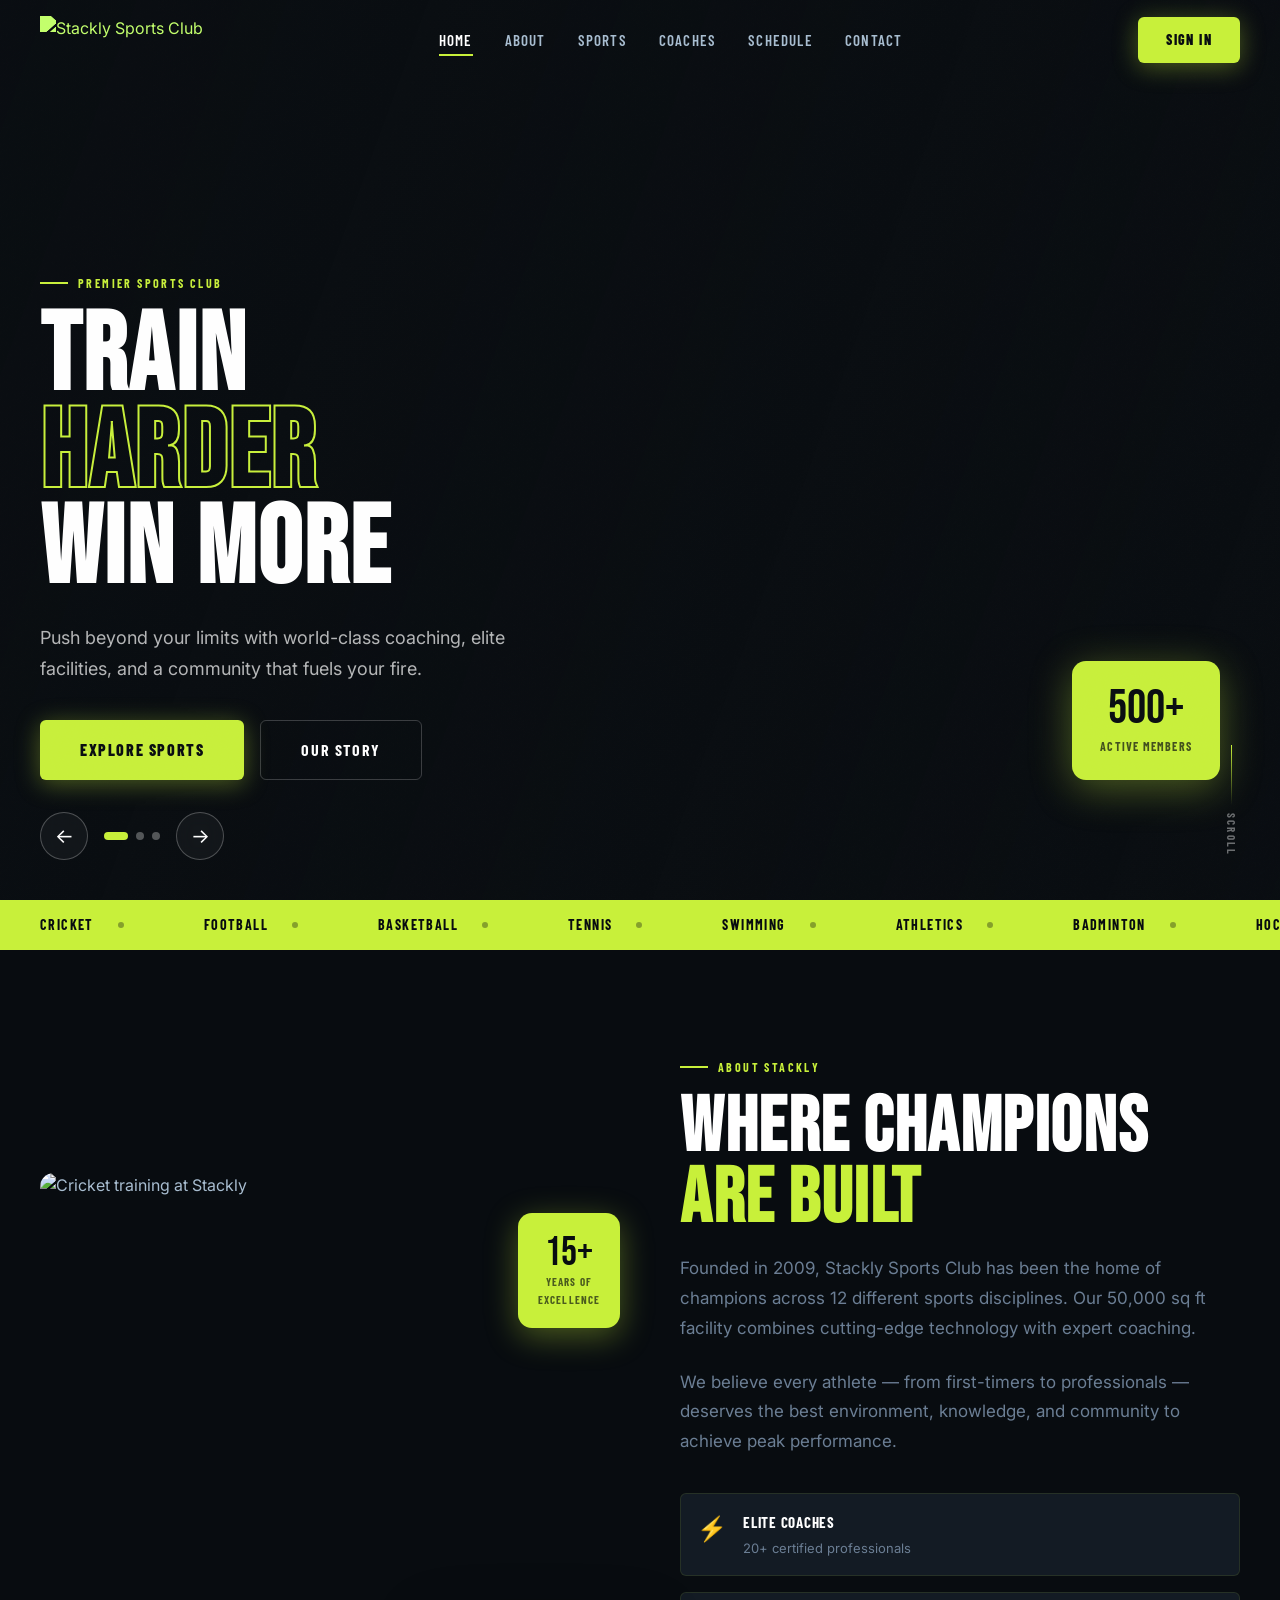
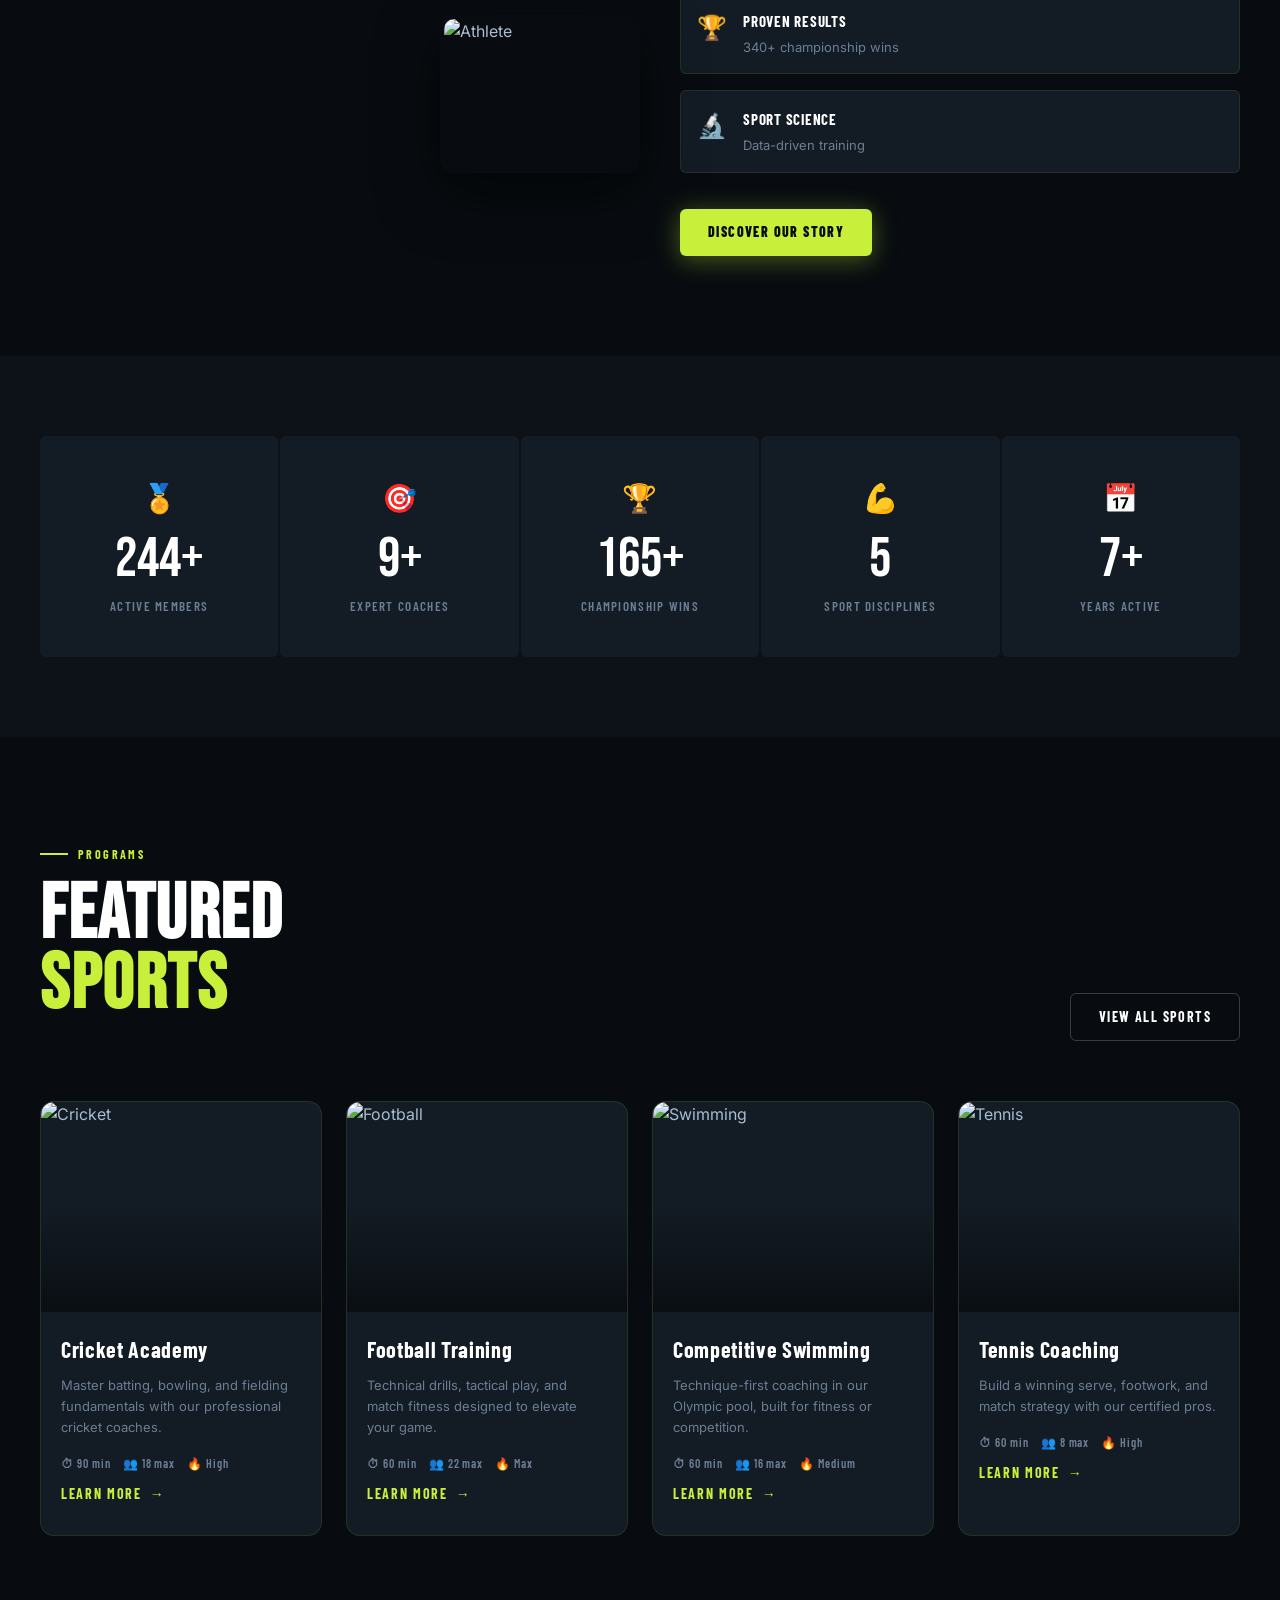
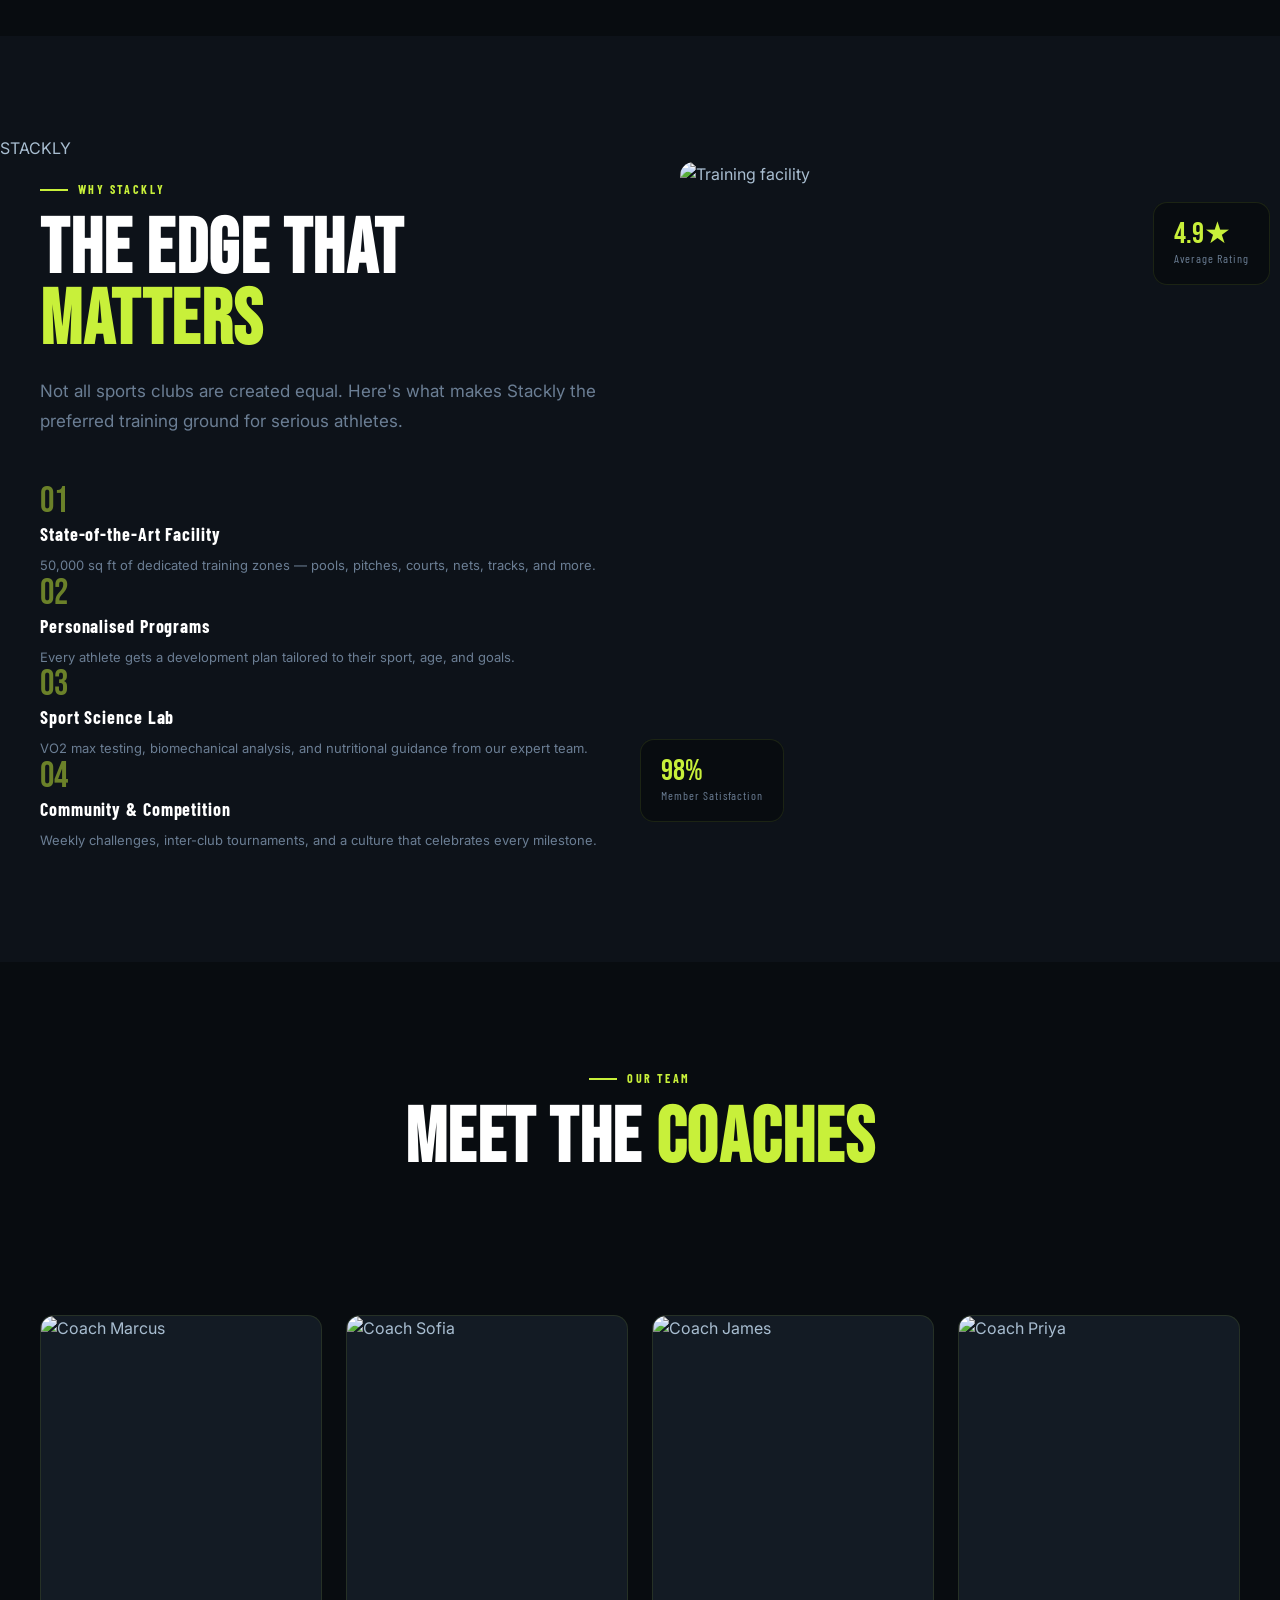
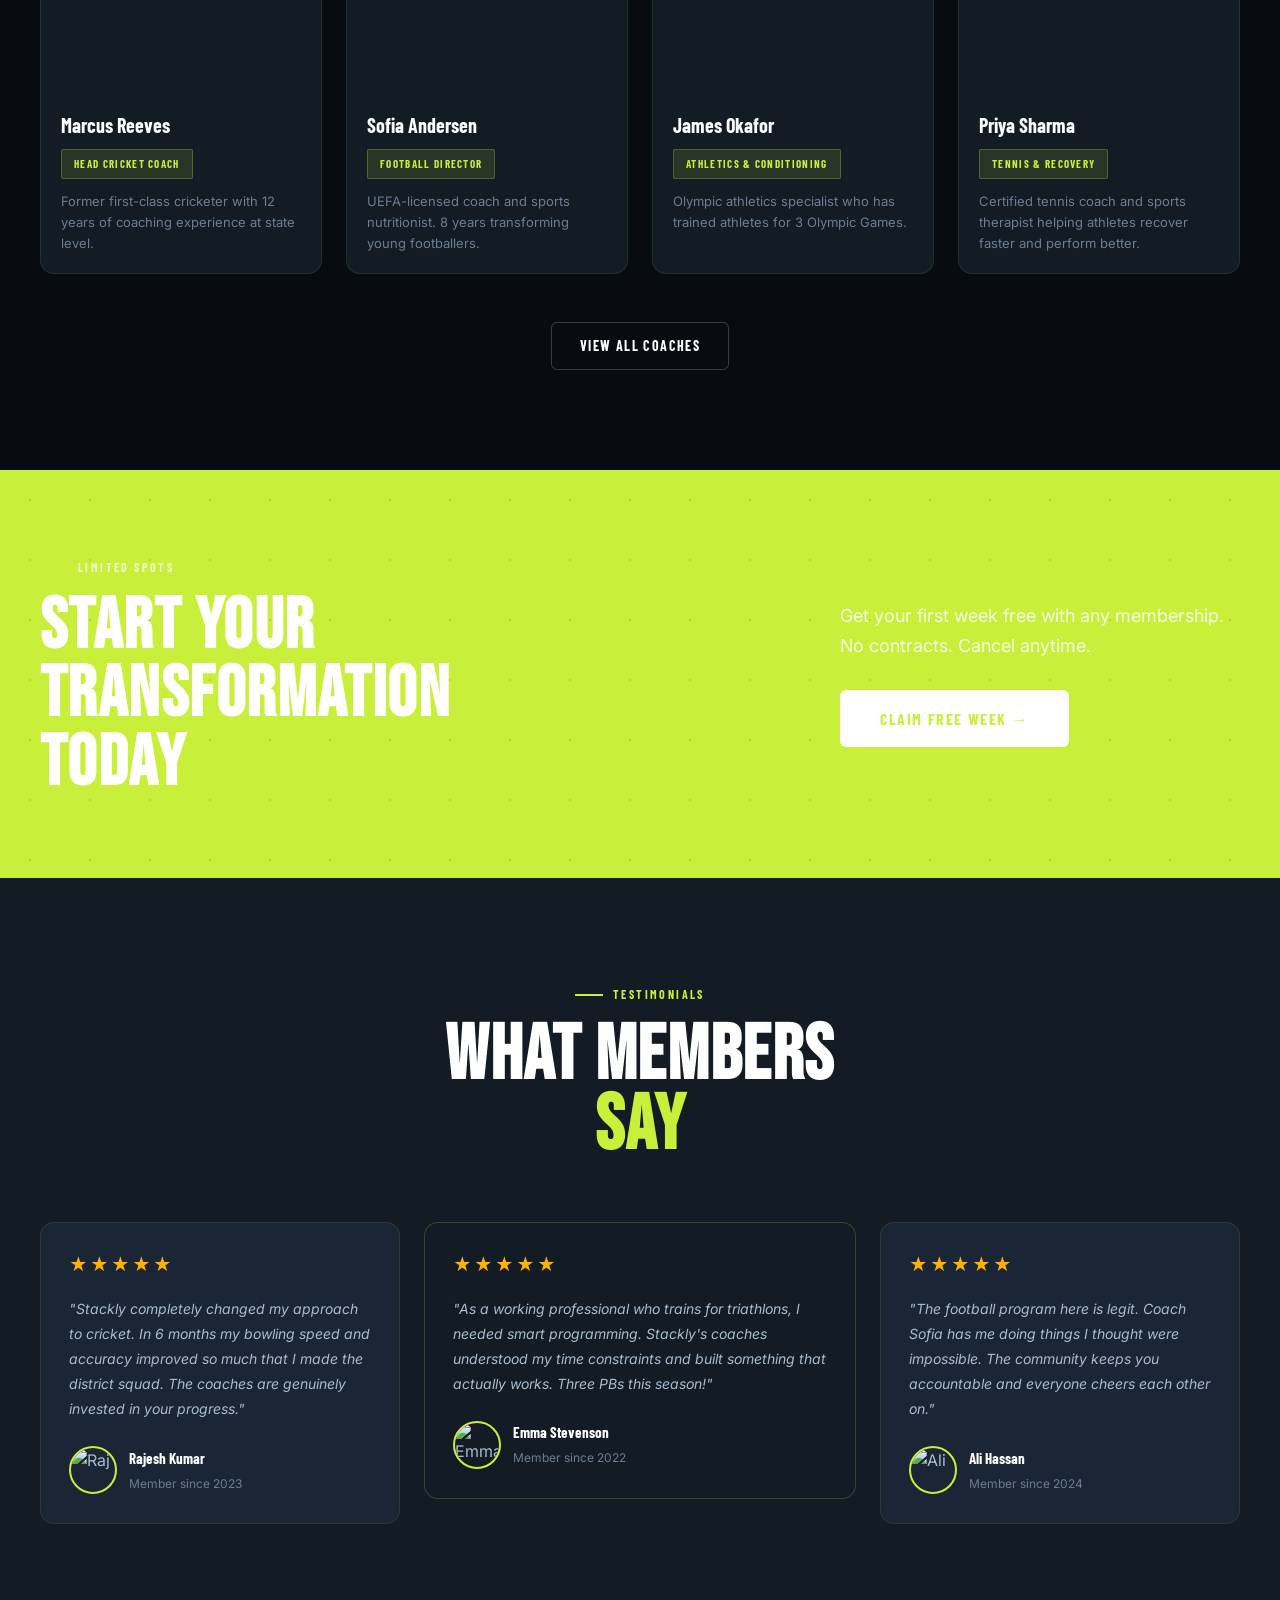
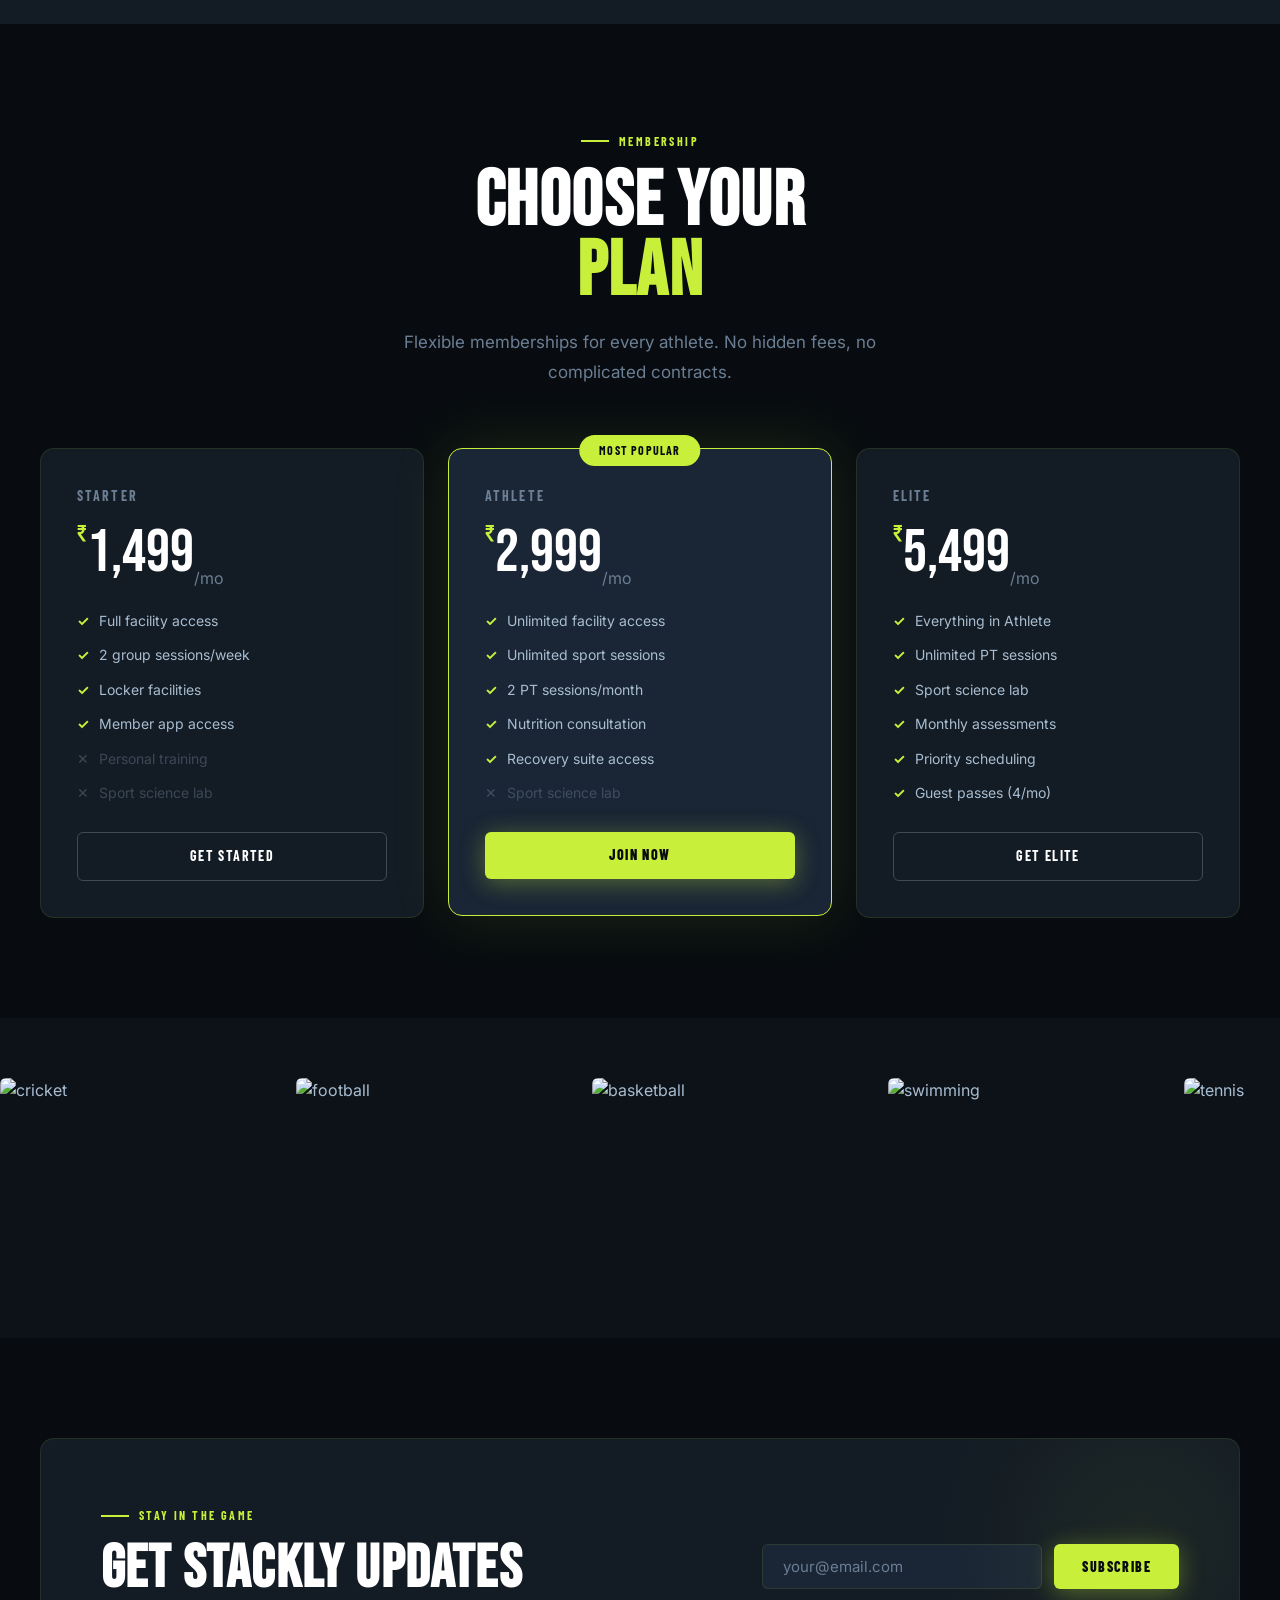
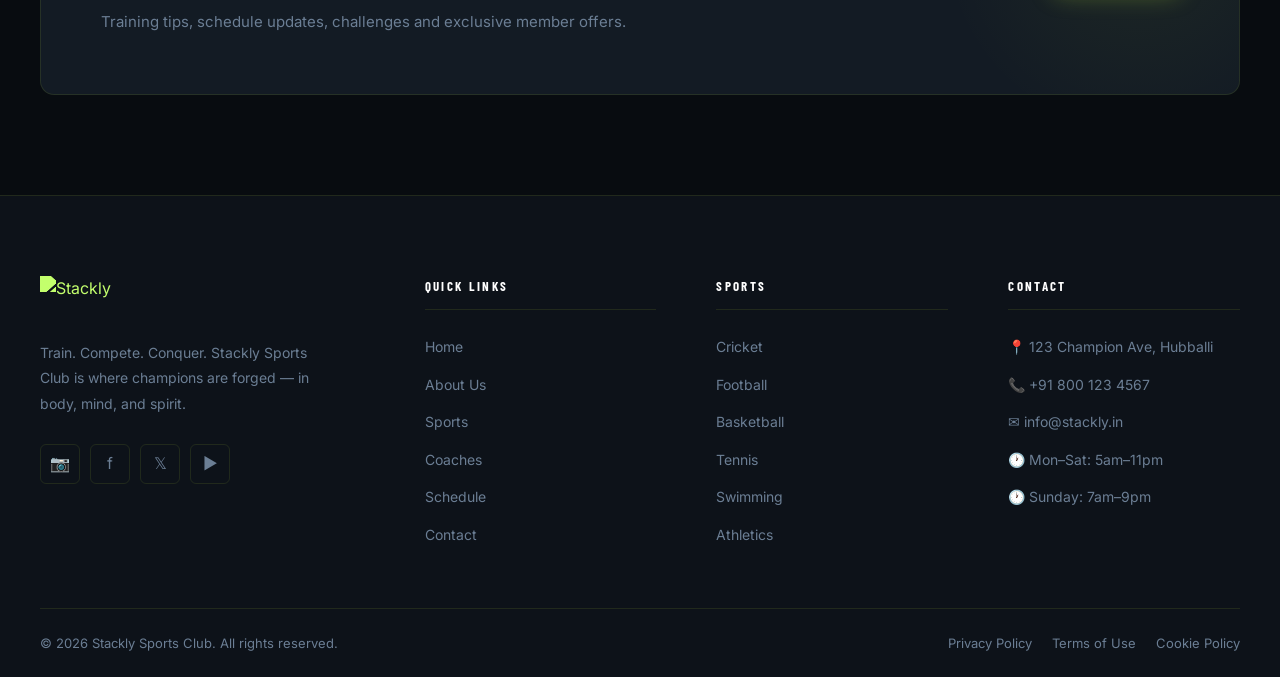
==== commit ed52929c: "update" ====
--- a/index.html
+++ b/index.html
@@ -25,7 +25,7 @@
       <a href="contact.html">Contact</a>
     </nav>
     <div class="header-cta">
-      <a href="contact.html" class="btn btn-primary">Join Now</a>
+      <a href="signin.html" class="btn btn-primary">Sign In</a>
       <button class="hamburger" aria-label="Menu">
         <span></span><span></span><span></span>
       </button>
@@ -41,14 +41,14 @@
   <a href="coaches.html">Coaches</a>
   <a href="schedule.html">Schedule</a>
   <a href="contact.html">Contact</a>
-  <a href="contact.html" class="btn btn-primary mobile-cta">Join Now</a>
+  <a href="signin.html" class="btn btn-primary mobile-cta">Sign In</a>
 </nav>
 
 <!-- SECTION 1: HERO SLIDER -->
 <section class="hero-section grain-overlay">
   <div class="hero-slider">
     <!-- Slide 1 -->
-    <div class="slide" style="--slide-img:url('https://wsrv.nl/?url=images.unsplash.com/photo-1574629810360-7efbbe195018&w=1400&output=webp&q=70&fit=cover')">
+    <div class="slide" style="--slide-img:url('https://wsrv.nl/?url=images.unsplash.com/photo-1574629810360-7efbbe195018&w=1400&output=webp&q=60&fit=cover')">
       <div class="slide-overlay"></div>
       <div class="slide-content">
         <div class="section-eyebrow reveal">Premier Sports Club</div>
@@ -65,7 +65,7 @@
       </div>
     </div>
     <!-- Slide 2 -->
-    <div class="slide" style="--slide-img:url('https://wsrv.nl/?url=images.unsplash.com/photo-1551958219-acbc608c6377&w=1400&output=webp&q=70&fit=cover')">
+    <div class="slide" style="--slide-img:url('https://wsrv.nl/?url=images.unsplash.com/photo-1551958219-acbc608c6377&w=1400&output=webp&q=60&fit=cover')">
       <div class="slide-overlay"></div>
       <div class="slide-content">
         <div class="section-eyebrow">World Class Training</div>
@@ -78,7 +78,7 @@
       </div>
     </div>
     <!-- Slide 3 -->
-    <div class="slide" style="--slide-img:url('https://wsrv.nl/?url=images.unsplash.com/photo-1546519638-68e109498ffc&w=1400&output=webp&q=70&fit=cover')">
+    <div class="slide" style="--slide-img:url('https://wsrv.nl/?url=images.unsplash.com/photo-1546519638-68e109498ffc&w=1400&output=webp&q=60&fit=cover')">
       <div class="slide-overlay"></div>
       <div class="slide-content">
         <div class="section-eyebrow">Elite Performance Science</div>
@@ -633,4 +633,4 @@
 
 <script src="main.js"></script>
 </body>
-</html>   +</html>
--- a/style.css
+++ b/style.css
@@ -382,12 +382,12 @@
   border: 1px solid var(--border);
   border-radius: var(--radius-lg);
   overflow: hidden;
-  transition: transform var(--transition), border-color var(--transition), box-shadow var(--transition);
+  transition: transform 0.4s cubic-bezier(0.34,1.56,0.64,1), border-color var(--transition), box-shadow var(--transition);
 }
 .card:hover {
-  transform: translateY(-6px);
-  border-color: rgba(200,240,58,0.25);
-  box-shadow: 0 20px 60px rgba(0,0,0,0.5), 0 0 0 1px rgba(200,240,58,0.12);
+  transform: translateY(-8px) scale(1.015);
+  border-color: rgba(200,240,58,0.3);
+  box-shadow: 0 24px 60px rgba(0,0,0,0.5), 0 0 0 1px rgba(200,240,58,0.15), 0 0 30px rgba(200,240,58,0.08);
 }
 
 /* ==========================================
--- a/home.css
+++ b/home.css
@@ -274,28 +274,45 @@
   border-radius: var(--radius-lg);
   overflow: hidden;
   border: 1px solid var(--border);
-  transition: all var(--transition);
-  
-}
-.class-card:hover { transform: translateY(-8px); border-color: rgba(200,240,58,0.25); box-shadow: 0 24px 60px rgba(0,0,0,0.4), 0 0 0 1px rgba(200,240,58,0.1); }
+  transition: transform 0.45s cubic-bezier(0.34,1.56,0.64,1), border-color var(--transition), box-shadow var(--transition);
+  will-change: transform;
+}
+.class-card:hover {
+  transform: translateY(-10px) scale(1.015);
+  border-color: rgba(200,240,58,0.35);
+  box-shadow: 0 28px 70px rgba(0,0,0,0.45), 0 0 0 1px rgba(200,240,58,0.15), 0 0 40px rgba(200,240,58,0.08);
+}
 .class-img {
   position: relative;
   aspect-ratio: 4/3;
   overflow: hidden;
 }
-.class-img img { width: 100%; height: 100%; object-fit: cover; transition: transform 0.6s; }
-.class-card:hover .class-img img { transform: scale(1.08); }
+.class-img img { width: 100%; height: 100%; object-fit: cover; transition: transform 0.7s cubic-bezier(0.22,1,0.36,1), filter 0.7s ease; }
+.class-card:hover .class-img img { transform: scale(1.12) rotate(0.5deg); filter: brightness(1.05); }
 .class-overlay {
   position: absolute;
   inset: 0;
   background: linear-gradient(to top, rgba(8,12,16,0.85), transparent 50%);
-}
-.class-body { padding: 20px; }
-.class-body h3 { font-family: var(--font-heading); font-size: 22px; font-weight: 700; color: var(--white); margin-bottom: 8px; letter-spacing: 0.03em; }
+  transition: opacity 0.45s ease;
+}
+.class-card:hover .class-overlay { opacity: 0.7; }
+.class-body { padding: 20px; transition: transform 0.45s ease; }
+.class-card:hover .class-body { transform: translateY(-2px); }
+.class-body h3 {
+  font-family: var(--font-heading); font-size: 22px; font-weight: 700; color: var(--white);
+  margin-bottom: 8px; letter-spacing: 0.03em; transition: color var(--transition), letter-spacing var(--transition);
+}
+.class-card:hover .class-body h3 { color: var(--primary); letter-spacing: 0.05em; }
 .class-body p { font-size: 13px; color: var(--text-muted); margin-bottom: 16px; }
 .class-meta { display: flex; gap: 12px; flex-wrap: wrap; }
-.class-meta span { font-family: var(--font-heading); font-size: 12px; font-weight: 600; letter-spacing: 0.08em; color: var(--text-muted); }
+.class-meta span {
+  font-family: var(--font-heading); font-size: 12px; font-weight: 600; letter-spacing: 0.08em; color: var(--text-muted);
+  transition: transform 0.35s ease, color var(--transition);
+}
 .class-meta .primary { color: var(--primary); }
+.class-card:hover .class-meta span { transform: translateY(-2px); }
+.class-card:hover .class-meta span:nth-child(2) { transition-delay: 0.04s; }
+.class-card:hover .class-meta span:nth-child(3) { transition-delay: 0.08s; }
 
 /* ---- WHY SECTION ---- */
 .why-grid {
@@ -313,9 +330,13 @@
   background: var(--dark3);
   border-radius: var(--radius-lg);
   border: 1px solid var(--border);
-  transition: border-color var(--transition);
-}
-.feat-item:hover { border-color: rgba(200,240,58,0.25); }
+  transition: border-color var(--transition), transform 0.35s cubic-bezier(0.34,1.56,0.64,1), box-shadow var(--transition);
+}
+.feat-item:hover {
+  border-color: rgba(200,240,58,0.25);
+  transform: translateX(6px);
+  box-shadow: 0 12px 30px rgba(0,0,0,0.3);
+}
 .feat-num {
   font-family: var(--font-display);
   font-size: 36px;
@@ -324,7 +345,9 @@
   flex-shrink: 0;
   width: 48px;
   opacity: 0.5;
-}
+  transition: opacity 0.35s ease, transform 0.35s cubic-bezier(0.34,1.56,0.64,1);
+}
+.feat-item:hover .feat-num { opacity: 1; transform: scale(1.1); }
 .feat-content h4 { font-family: var(--font-heading); font-size: 18px; font-weight: 700; color: var(--white); margin-bottom: 6px; letter-spacing: 0.05em; }
 .feat-content p { font-size: 13px; color: var(--text-muted); }
 .why-img-wrap { position: relative; border-radius: var(--radius-lg); overflow: visible; }
@@ -369,27 +392,43 @@
   overflow: hidden;
   background: var(--dark3);
   border: 1px solid var(--border);
-  transition: transform var(--transition), border-color var(--transition);
-}
-.coach-card:hover { transform: translateY(-6px); border-color: rgba(200,240,58,0.25); }
+  transition: transform 0.45s cubic-bezier(0.34,1.56,0.64,1), border-color var(--transition), box-shadow var(--transition);
+  will-change: transform;
+}
+.coach-card:hover {
+  transform: translateY(-8px) scale(1.015);
+  border-color: rgba(200,240,58,0.35);
+  box-shadow: 0 24px 60px rgba(0,0,0,0.4), 0 0 30px rgba(200,240,58,0.08);
+}
 .coach-img { position: relative; aspect-ratio: 3/4; overflow: hidden; }
-.coach-img img { width: 100%; height: 100%; object-fit: cover; transition: transform 0.6s ease; }
-.coach-card:hover .coach-img img { transform: scale(1.06); }
+.coach-img img { width: 100%; height: 100%; object-fit: cover; transition: transform 0.7s cubic-bezier(0.22,1,0.36,1), filter 0.7s ease; }
+.coach-card:hover .coach-img img { transform: scale(1.1) rotate(0.5deg); filter: saturate(1.1); }
 .coach-overlay {
   position: absolute;
   inset: 0;
   background: linear-gradient(to top, rgba(200,240,58,0.8), transparent 50%);
   opacity: 0;
-  transition: opacity var(--transition);
+  transform: translateY(12px);
+  transition: opacity var(--transition), transform var(--transition);
   display: flex;
   align-items: flex-end;
   justify-content: center;
   padding-bottom: 20px;
 }
-.coach-card:hover .coach-overlay { opacity: 1; }
+.coach-card:hover .coach-overlay { opacity: 1; transform: translateY(0); }
 .coach-socials { display: flex; gap: 8px; }
-.coach-info { padding: 20px; }
-.coach-info h3 { font-family: var(--font-heading); font-size: 20px; font-weight: 700; color: var(--white); margin-bottom: 8px; }
+.coach-socials > * { transition: transform 0.3s cubic-bezier(0.34,1.56,0.64,1); }
+.coach-card:hover .coach-socials > *:nth-child(1) { transition-delay: 0.05s; }
+.coach-card:hover .coach-socials > *:nth-child(2) { transition-delay: 0.1s; }
+.coach-card:hover .coach-socials > *:nth-child(3) { transition-delay: 0.15s; }
+.coach-card:hover .coach-socials > * { transform: translateY(-3px); }
+.coach-info { padding: 20px; transition: transform 0.4s ease; }
+.coach-card:hover .coach-info { transform: translateY(-2px); }
+.coach-info h3 {
+  font-family: var(--font-heading); font-size: 20px; font-weight: 700; color: var(--white);
+  margin-bottom: 8px; transition: color var(--transition);
+}
+.coach-card:hover .coach-info h3 { color: var(--primary); }
 .coach-info .tag { margin-bottom: 12px; display: inline-block; }
 .coach-info p { font-size: 13px; color: var(--text-muted); }
 
@@ -420,19 +459,26 @@
   border: 1px solid var(--border);
   border-radius: var(--radius-lg);
   padding: 28px;
-  transition: transform var(--transition), border-color var(--transition);
-}
-.testi-card:hover { transform: translateY(-4px); border-color: rgba(200,240,58,0.2); }
+  transition: transform 0.4s cubic-bezier(0.34,1.56,0.64,1), border-color var(--transition), box-shadow var(--transition);
+}
+.testi-card:hover {
+  transform: translateY(-6px) scale(1.01);
+  border-color: rgba(200,240,58,0.3);
+  box-shadow: 0 18px 50px rgba(0,0,0,0.35);
+}
 .featured-testi {
   background: var(--dark3);
   border-color: rgba(200,240,58,0.2);
   transform: scale(1.04);
 }
-.testi-stars { color: #FFB300; font-size: 18px; margin-bottom: 16px; letter-spacing: 2px; }
+.featured-testi:hover { transform: scale(1.055) translateY(-6px); }
+.testi-stars { color: #FFB300; font-size: 18px; margin-bottom: 16px; letter-spacing: 2px; transition: transform 0.4s cubic-bezier(0.34,1.56,0.64,1), letter-spacing 0.4s ease; }
+.testi-card:hover .testi-stars { letter-spacing: 4px; transform: scale(1.05); }
 .testi-text { font-size: 14px; line-height: 1.8; color: var(--text-body); margin-bottom: 24px; font-style: italic; }
 .testi-author { display: flex; align-items: center; gap: 12px; }
-.testi-avatar { width: 48px; height: 48px; border-radius: 50%; overflow: hidden; border: 2px solid var(--primary); flex-shrink: 0; }
-.testi-avatar img { width: 100%; height: 100%; object-fit: cover; }
+.testi-avatar { width: 48px; height: 48px; border-radius: 50%; overflow: hidden; border: 2px solid var(--primary); flex-shrink: 0; transition: transform 0.4s cubic-bezier(0.34,1.56,0.64,1), box-shadow 0.4s ease; }
+.testi-card:hover .testi-avatar { transform: scale(1.08) rotate(-4deg); box-shadow: 0 0 0 4px rgba(200,240,58,0.12); }
+.testi-avatar img { width: 100%; height: 100%; object-fit: cover; transition: transform 0.5s ease; }
 .testi-author strong { display: block; color: var(--white); font-family: var(--font-heading); font-size: 15px; }
 .testi-author span { font-size: 12px; color: var(--text-muted); }
 
@@ -449,14 +495,27 @@
   border-radius: var(--radius-lg);
   padding: 36px;
   position: relative;
-  transition: transform var(--transition), border-color var(--transition);
-}
-.plan-card:hover { transform: translateY(-6px); }
+  transition: transform 0.4s cubic-bezier(0.34,1.56,0.64,1), border-color var(--transition), box-shadow var(--transition);
+}
+.plan-card:hover {
+  transform: translateY(-8px) scale(1.015);
+  border-color: rgba(200,240,58,0.3);
+  box-shadow: 0 24px 60px rgba(0,0,0,0.4);
+}
 .featured-plan {
   border-color: var(--primary);
   background: var(--dark4);
   transform: scale(1.04);
   box-shadow: 0 0 60px rgba(200,240,58,0.12);
+  animation: plan-glow-pulse 3.5s ease-in-out infinite;
+}
+.featured-plan:hover {
+  transform: scale(1.06) translateY(-8px);
+  animation-play-state: paused;
+}
+@keyframes plan-glow-pulse {
+  0%, 100% { box-shadow: 0 0 60px rgba(200,240,58,0.12); }
+  50% { box-shadow: 0 0 80px rgba(200,240,58,0.22); }
 }
 .plan-badge {
   position: absolute;
@@ -471,7 +530,9 @@
   text-transform: uppercase;
   padding: 6px 20px;
   border-radius: 20px;
-}
+  transition: transform 0.4s cubic-bezier(0.34,1.56,0.64,1);
+}
+.plan-card:hover .plan-badge { transform: translateX(-50%) translateY(-3px) scale(1.05); }
 .plan-name {
   font-family: var(--font-heading);
   font-size: 14px;
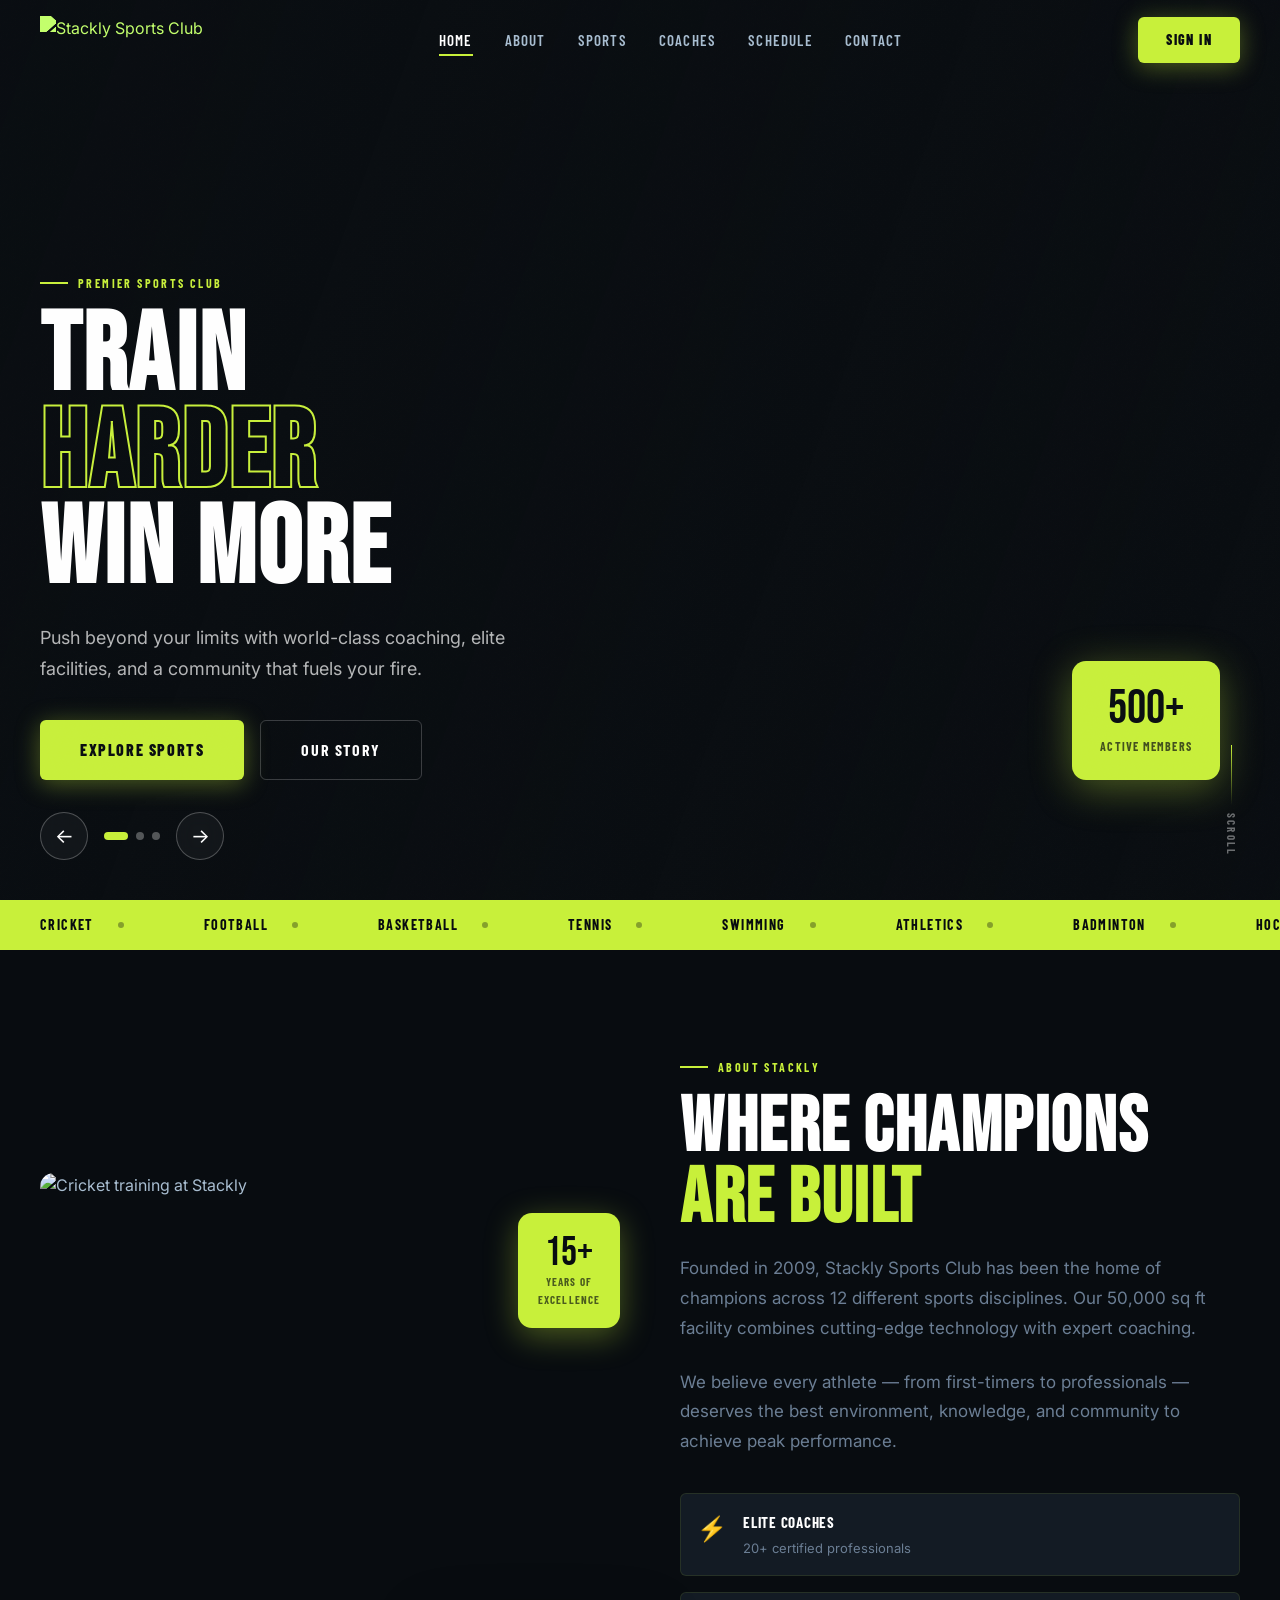
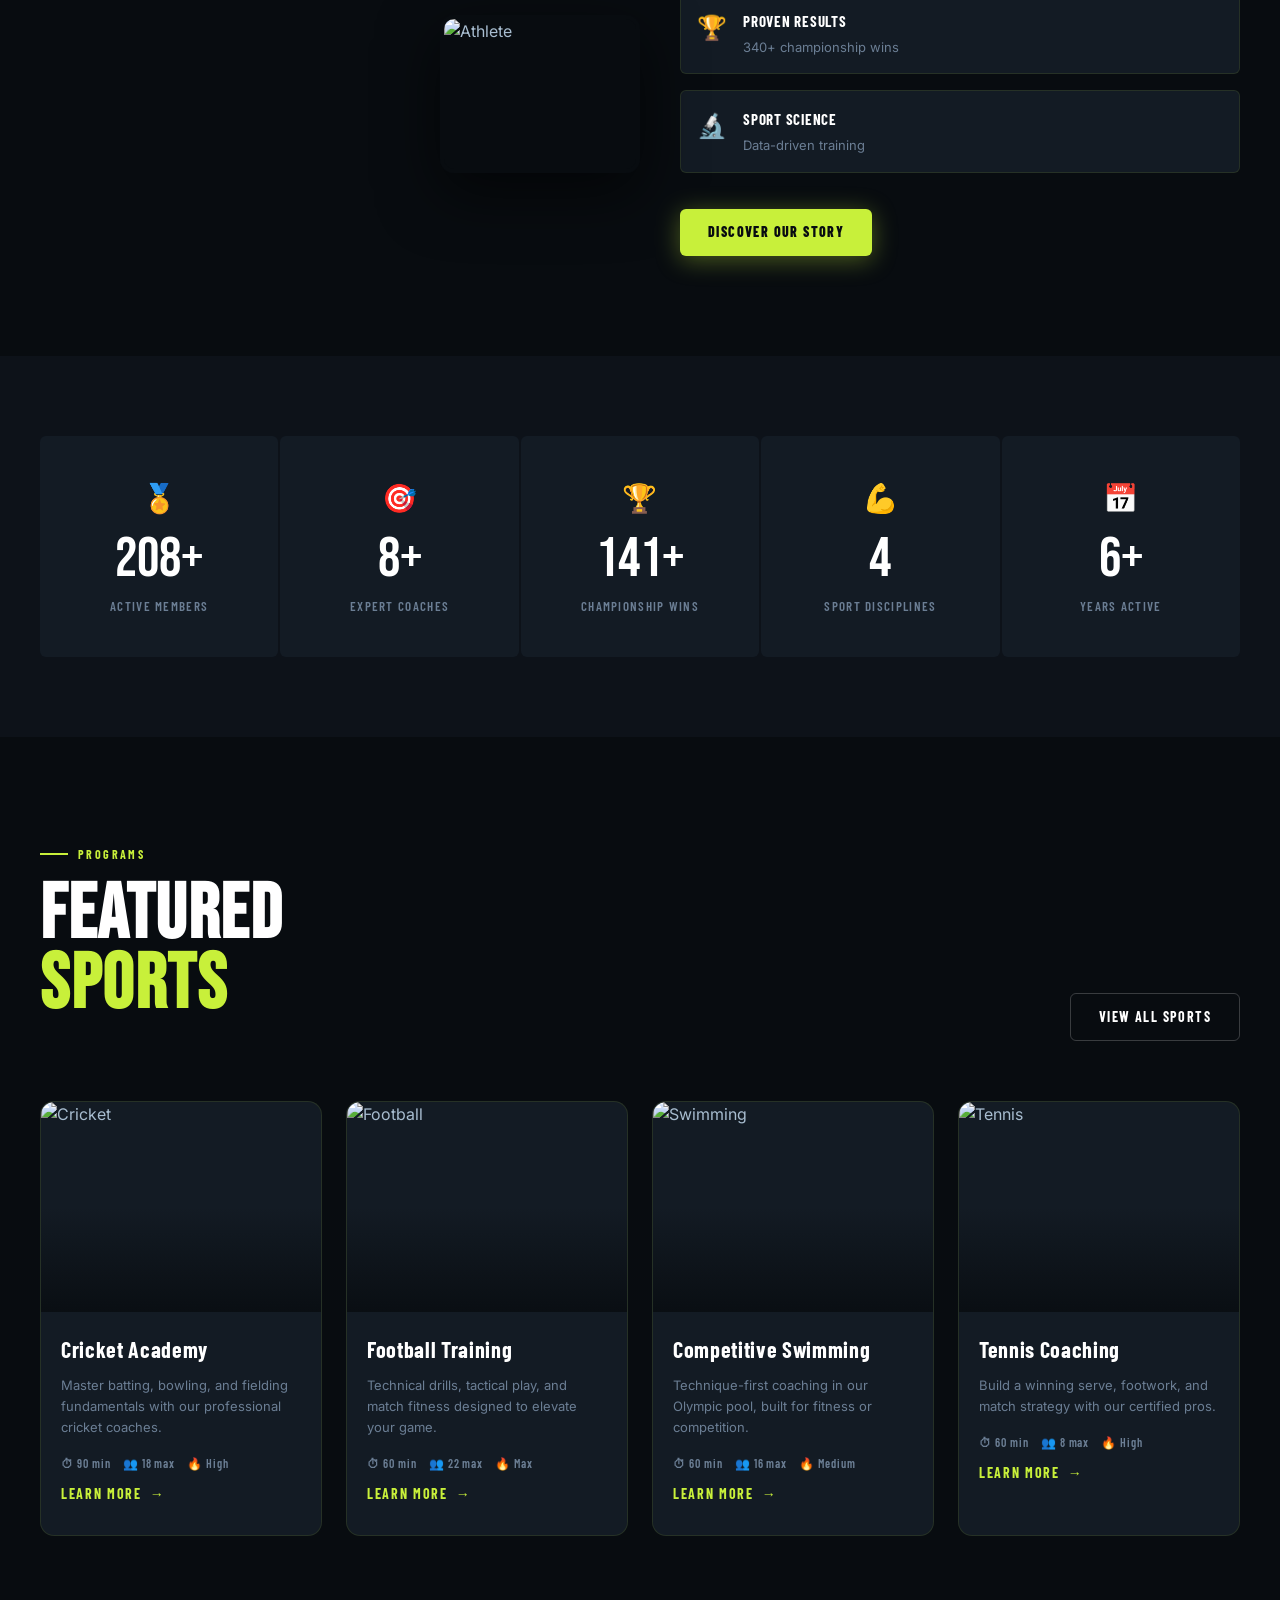
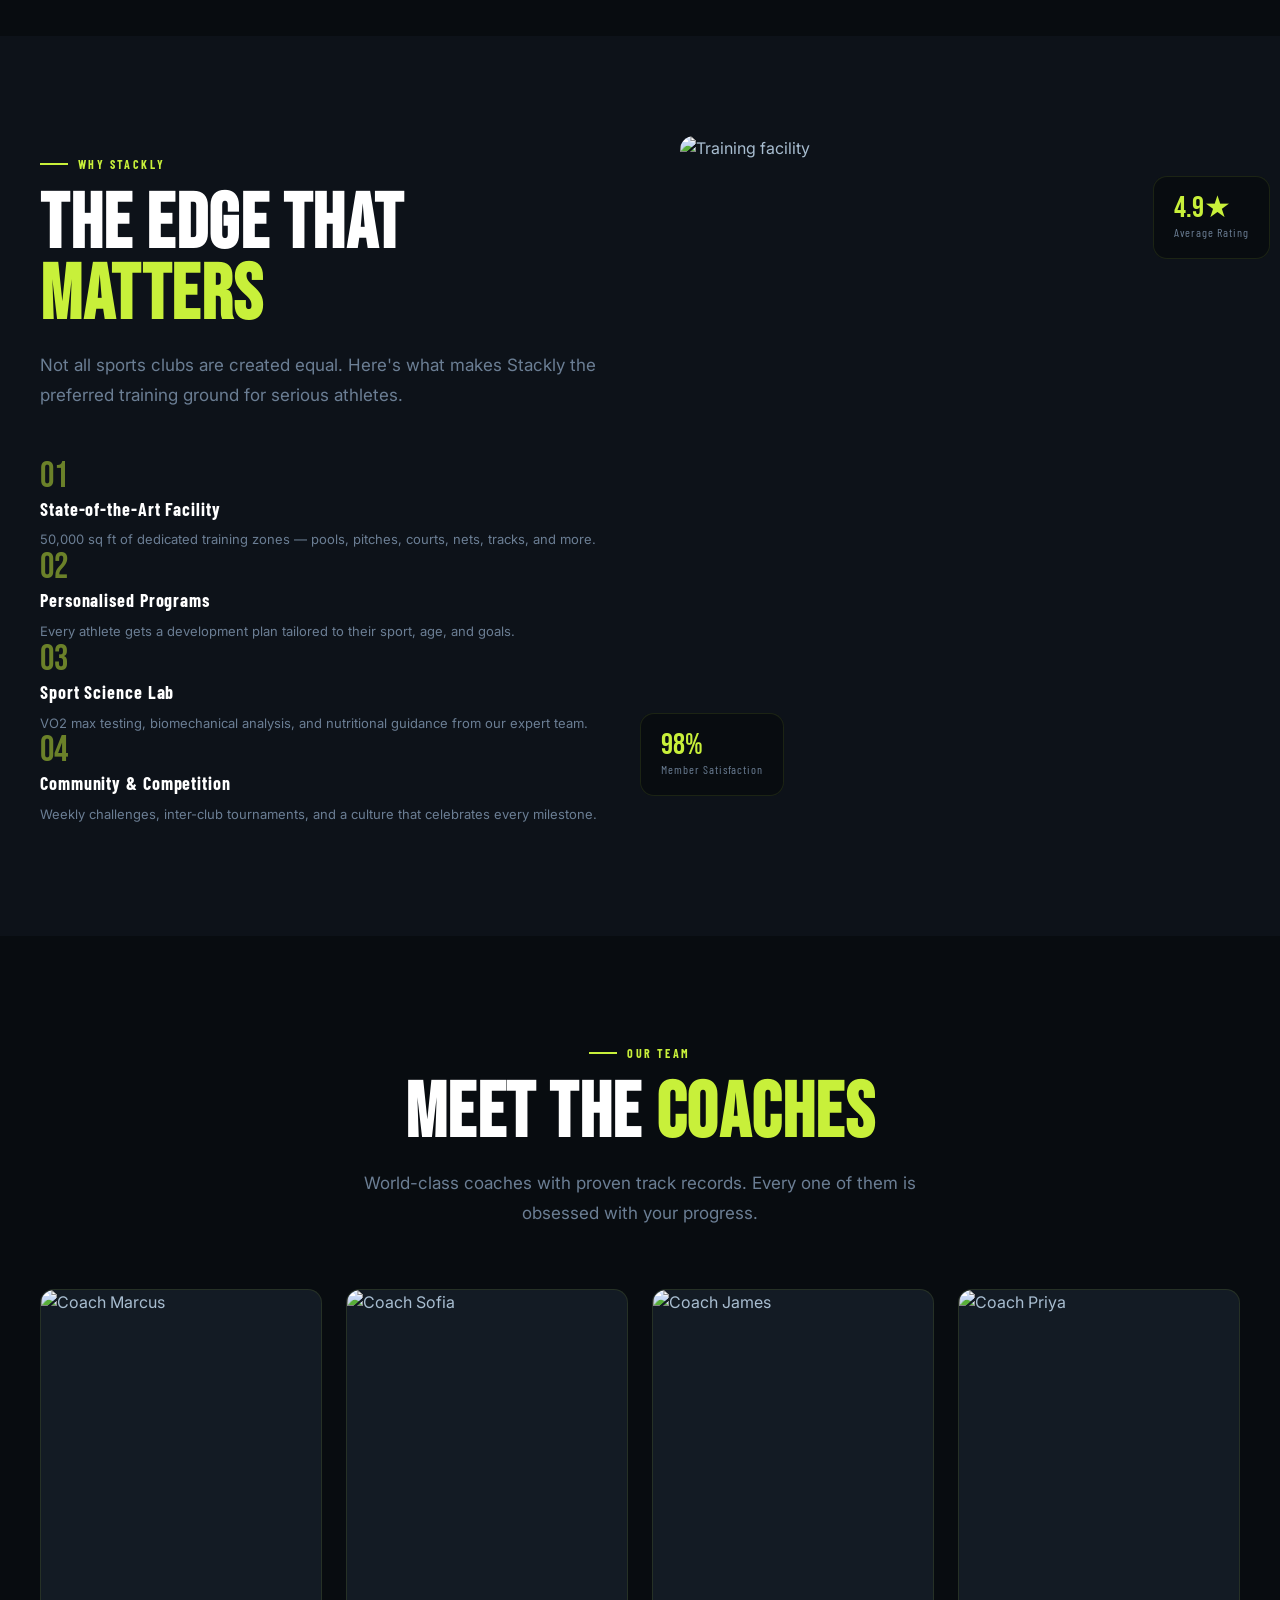
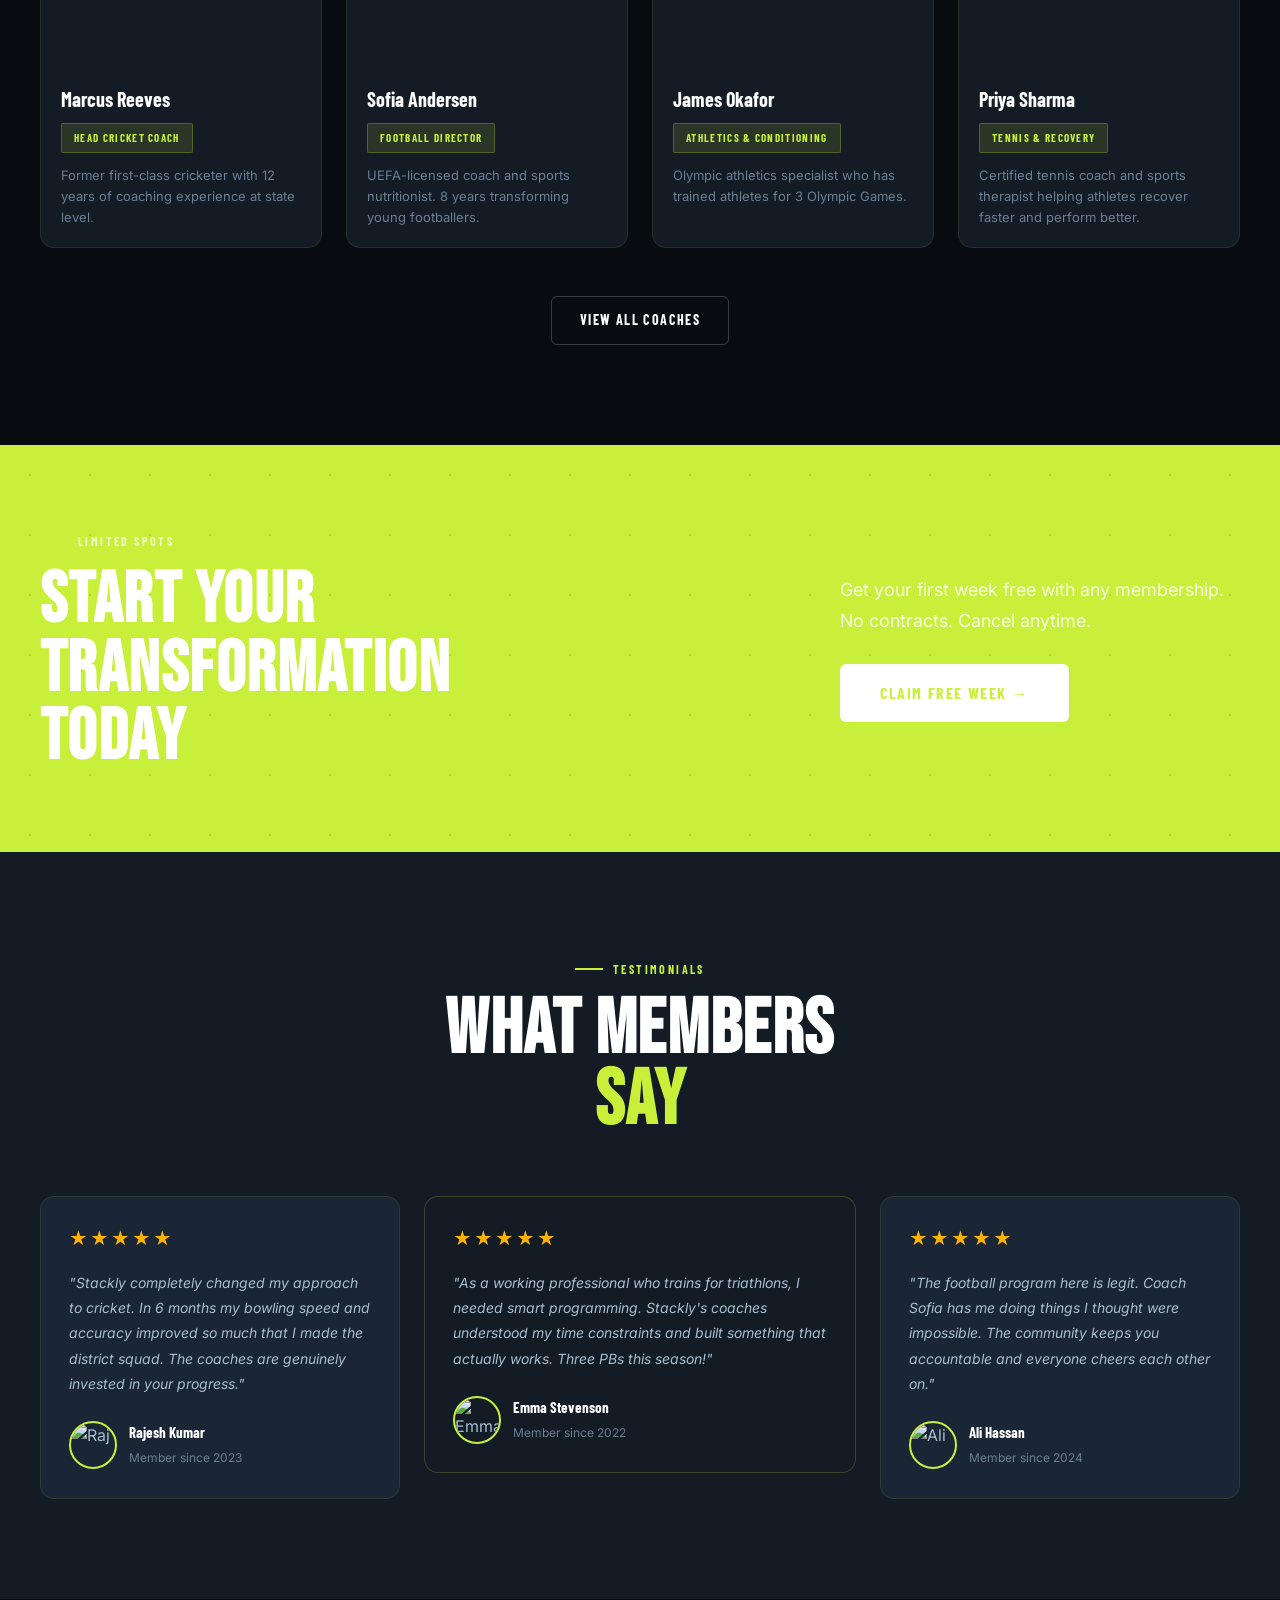
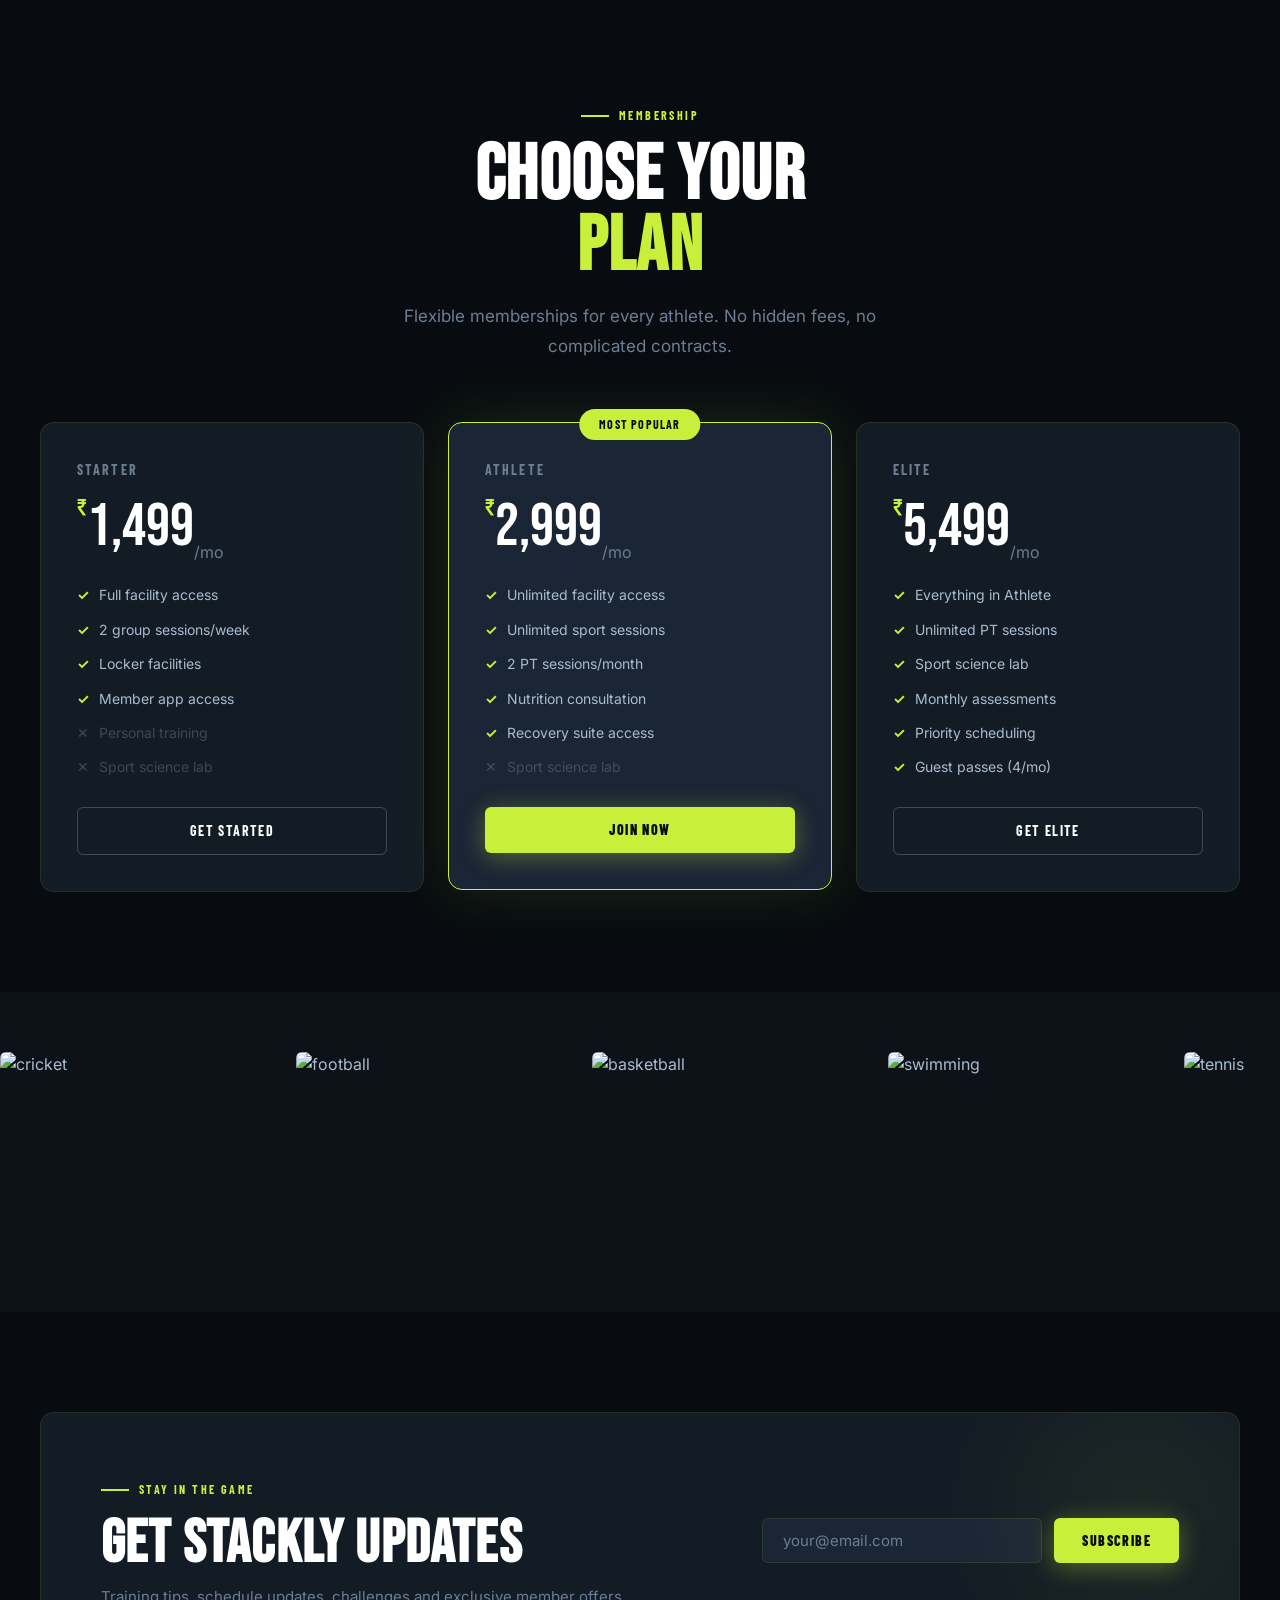
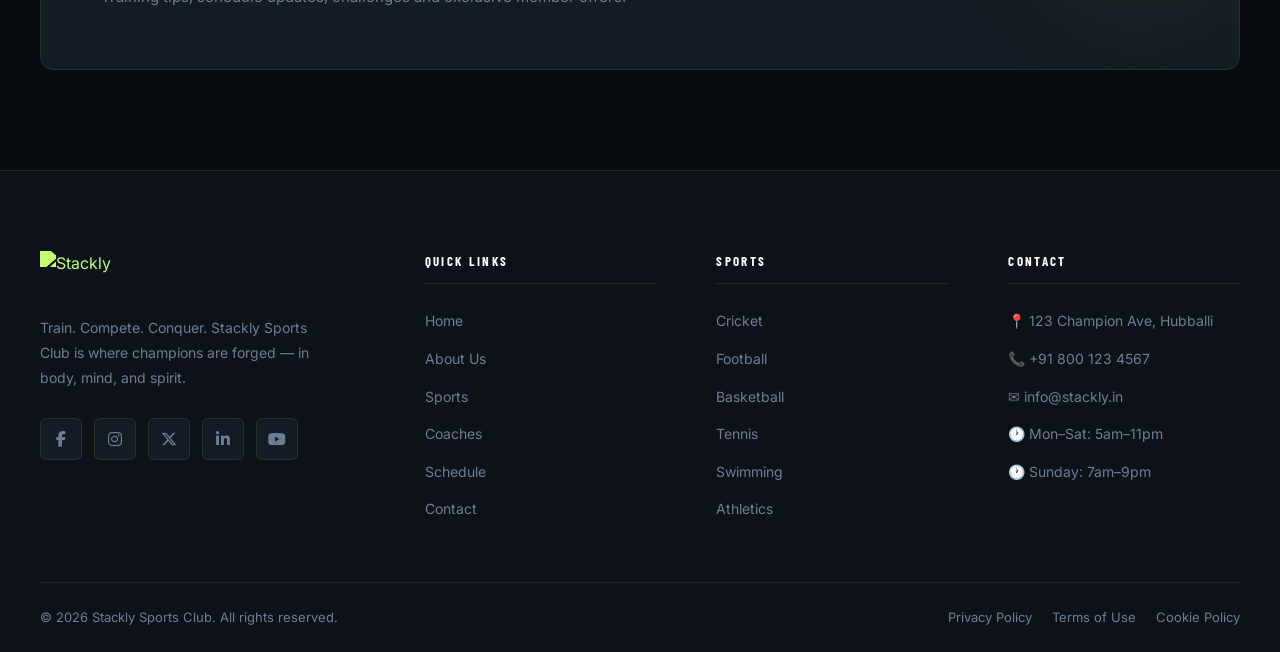
==== commit ccf07581: "update" ====
--- a/index.html
+++ b/index.html
@@ -6,6 +6,8 @@
 <title>Stackly Sports Club — Train. Compete. Conquer.</title>
 <link rel="stylesheet" href="style.css">
 <link rel="stylesheet" href="home.css">
+<link rel="stylesheet"
+href="https://cdnjs.cloudflare.com/ajax/libs/font-awesome/6.7.2/css/all.min.css">
 </head>
 <body>
 <div class="cursor-glow"></div>
@@ -295,7 +297,6 @@
 
 <!-- SECTION 6: WHY CHOOSE US -->
 <section class="why-section" style="padding:100px 0; background:var(--dark2); position:relative; overflow:hidden;">
-  <div class="why-bg-text">STACKLY</div>
   <div class="section-inner" style="position:relative;z-index:2;">
     <div class="why-grid">
       <div class="why-text reveal-left">
@@ -563,8 +564,8 @@
         <h2 style="font-family:var(--font-display);font-size:clamp(32px,5vw,60px);line-height:0.95;color:var(--white);letter-spacing:0.02em;margin-bottom:12px;">GET STACKLY UPDATES</h2>
         <p style="color:var(--text-muted);font-size:15px;">Training tips, schedule updates, challenges and exclusive member offers.</p>
       </div>
-      <form class="newsletter-form" onsubmit="return false;">
-        <input type="email" placeholder="your@email.com" class="nl-input">
+      <form class="newsletter-form">
+        <input type="email" placeholder="your@email.com" class="nl-input" required>
         <button class="btn btn-primary" type="submit">Subscribe</button>
       </form>
     </div>
@@ -580,12 +581,27 @@
           <img src="https://wsrv.nl/?url=https://snabsolutions.in/wp-content/uploads/2026/02/stackly-snab-solutions.png&w=260&h=104&output=webp&q=80&fit=inside" alt="Stackly">
         </a>
         <p>Train. Compete. Conquer. Stackly Sports Club is where champions are forged — in body, mind, and spirit.</p>
-        <div class="footer-socials">
-          <a href="#" class="social-btn" aria-label="Instagram">📷</a>
-          <a href="#" class="social-btn" aria-label="Facebook">f</a>
-          <a href="#" class="social-btn" aria-label="Twitter">𝕏</a>
-          <a href="#" class="social-btn" aria-label="YouTube">▶</a>
-        </div>
+        <div class="footer-social-row">
+  <a href="404.html" aria-label="Facebook">
+    <i class="fa-brands fa-facebook-f"></i>
+  </a>
+
+  <a href="404.html" aria-label="Instagram">
+    <i class="fa-brands fa-instagram"></i>
+  </a>
+
+  <a href="404.html" aria-label="Twitter">
+    <i class="fa-brands fa-x-twitter"></i>
+  </a>
+
+  <a href="404.html" aria-label="LinkedIn">
+    <i class="fa-brands fa-linkedin-in"></i>
+  </a>
+
+  <a href="404.html" aria-label="YouTube">
+    <i class="fa-brands fa-youtube"></i>
+  </a>
+</div>
       </div>
       <div class="footer-col">
         <h4>Quick Links</h4>
@@ -612,20 +628,20 @@
       <div class="footer-col">
         <h4>Contact</h4>
         <ul>
-          <li><a href="#">📍 123 Champion Ave, Hubballi</a></li>
-          <li><a href="tel:+918001234567">📞 +91 800 123 4567</a></li>
-          <li><a href="mailto:info@stackly.in">✉ info@stackly.in</a></li>
-          <li><a href="#">🕐 Mon–Sat: 5am–11pm</a></li>
-          <li><a href="#">🕐 Sunday: 7am–9pm</a></li>
+          <li><a href="404.html">📍 123 Champion Ave, Hubballi</a></li>
+          <li><a href="404.html">📞 +91 800 123 4567</a></li>
+          <li><a href="404.html">✉ info@stackly.in</a></li>
+          <li><a href="404.html">🕐 Mon–Sat: 5am–11pm</a></li>
+          <li><a href="404.html">🕐 Sunday: 7am–9pm</a></li>
         </ul>
       </div>
     </div>
     <div class="footer-bottom">
       <p>&copy; 2026 Stackly Sports Club. All rights reserved.</p>
       <div class="footer-links">
-        <a href="#">Privacy Policy</a>
-        <a href="#">Terms of Use</a>
-        <a href="#">Cookie Policy</a>
+        <a href="404.html">Privacy Policy</a>
+        <a href="404.html">Terms of Use</a>
+        <a href="404.html">Cookie Policy</a>
       </div>
     </div>
   </div>
--- a/style.css
+++ b/style.css
@@ -532,4 +532,88 @@
 @media (max-width: 480px) {
   .footer-top { grid-template-columns: 1fr; gap: 28px; }
   .footer-bottom { flex-direction: column; text-align: center; }
+}
+
+.footer-social-row{
+  display:flex;
+  gap:12px;
+  margin-top:24px;
+}
+
+.footer-social-row a{
+  width:42px;
+  height:42px;
+  display:flex;
+  align-items:center;
+  justify-content:center;
+  border:1px solid var(--border);
+  border-radius:6px;
+  color:var(--text-muted);
+  background:var(--dark3);
+  transition:all .3s ease;
+}
+
+.footer-social-row a i{
+  font-size:16px;
+}
+
+.footer-social-row a:hover{
+  background:var(--primary);
+  color:var(--dark);
+  border-color:var(--primary);
+  transform:translateY(-4px);
+  box-shadow:0 8px 24px rgba(200,240,58,.25);
+}
+/* ==========================================
+   FORM VALIDATION + SITE TOAST (shared)
+   ========================================== */
+@keyframes shake {
+  10%, 90% { transform: translateX(-1px); }
+  20%, 80% { transform: translateX(2px); }
+  30%, 50%, 70% { transform: translateX(-4px); }
+  40%, 60% { transform: translateX(4px); }
+}
+.shake { animation: shake 0.4s; }
+.input-error {
+  border-color: #FF5C5C !important;
+  box-shadow: 0 0 0 3px rgba(255,92,92,0.12);
+}
+
+.site-toast {
+  position: fixed;
+  top: 24px;
+  right: 24px;
+  z-index: 2000;
+  display: flex;
+  align-items: center;
+  gap: 12px;
+  background: var(--dark3);
+  border: 1px solid var(--primary);
+  border-radius: var(--radius);
+  padding: 16px 20px;
+  max-width: 320px;
+  font-family: var(--font-heading);
+  font-size: 13px;
+  font-weight: 600;
+  letter-spacing: 0.08em;
+  text-transform: uppercase;
+  color: var(--white);
+  box-shadow: 0 12px 40px rgba(0,0,0,0.5);
+  transform: translateX(120%);
+  opacity: 0;
+  transition: transform 0.4s cubic-bezier(0.4,0,0.2,1), opacity 0.4s;
+}
+.site-toast.show { transform: translateX(0); opacity: 1; }
+.site-toast .dot {
+  width: 8px;
+  height: 8px;
+  border-radius: 50%;
+  flex-shrink: 0;
+  background: var(--primary);
+  box-shadow: 0 0 10px var(--primary-glow);
+}
+.site-toast .toast-msg { line-height: 1.5; text-transform: none; letter-spacing: 0.02em; }
+
+@media (max-width: 480px) {
+  .site-toast { left: 16px; right: 16px; top: 16px; max-width: none; }
 }
--- a/home.css
+++ b/home.css
@@ -35,10 +35,14 @@
 .slide-content {
   position: absolute;
   z-index: 3;
+  top: calc(var(--header-h) + 40px);
   bottom: 120px;
   left: 40px;
   right: 40px;
-  max-width: 720px;
+  max-width: 900px;
+  display: flex;
+  flex-direction: column;
+  justify-content: flex-end;
 }
 .hero-title {
   font-family: var(--font-display);
@@ -635,7 +639,7 @@
   .nl-input { width: 100%; }
 }
 @media (max-width: 768px) {
-  .slide-content { left: 20px; right: 20px; bottom: 100px; }
+  .slide-content { left: 20px; right: 20px; top: calc(var(--header-h) + 24px); bottom: 100px; max-width: none; }
   .hero-title { font-size: clamp(52px, 14vw, 100px); }
   .slide-badge { display: none; }
   .slider-controls { left: 20px; bottom: 20px; }
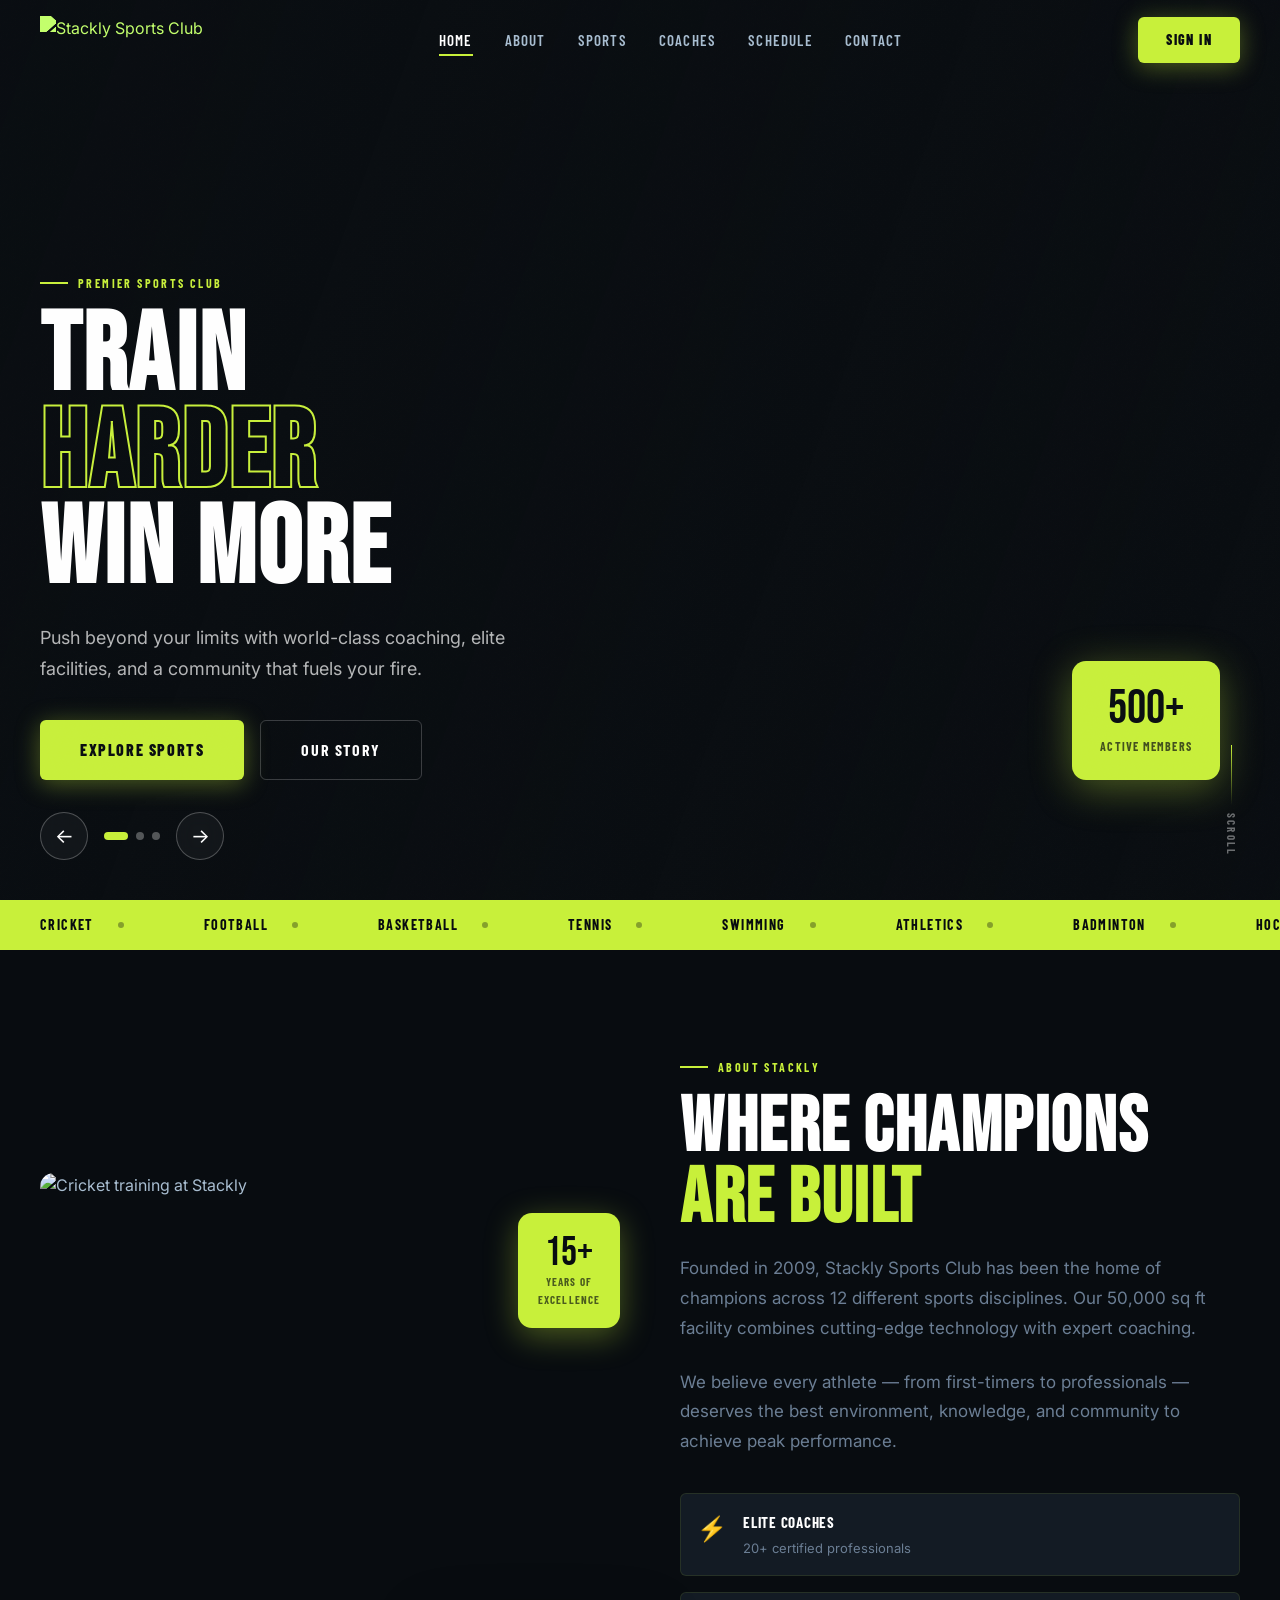
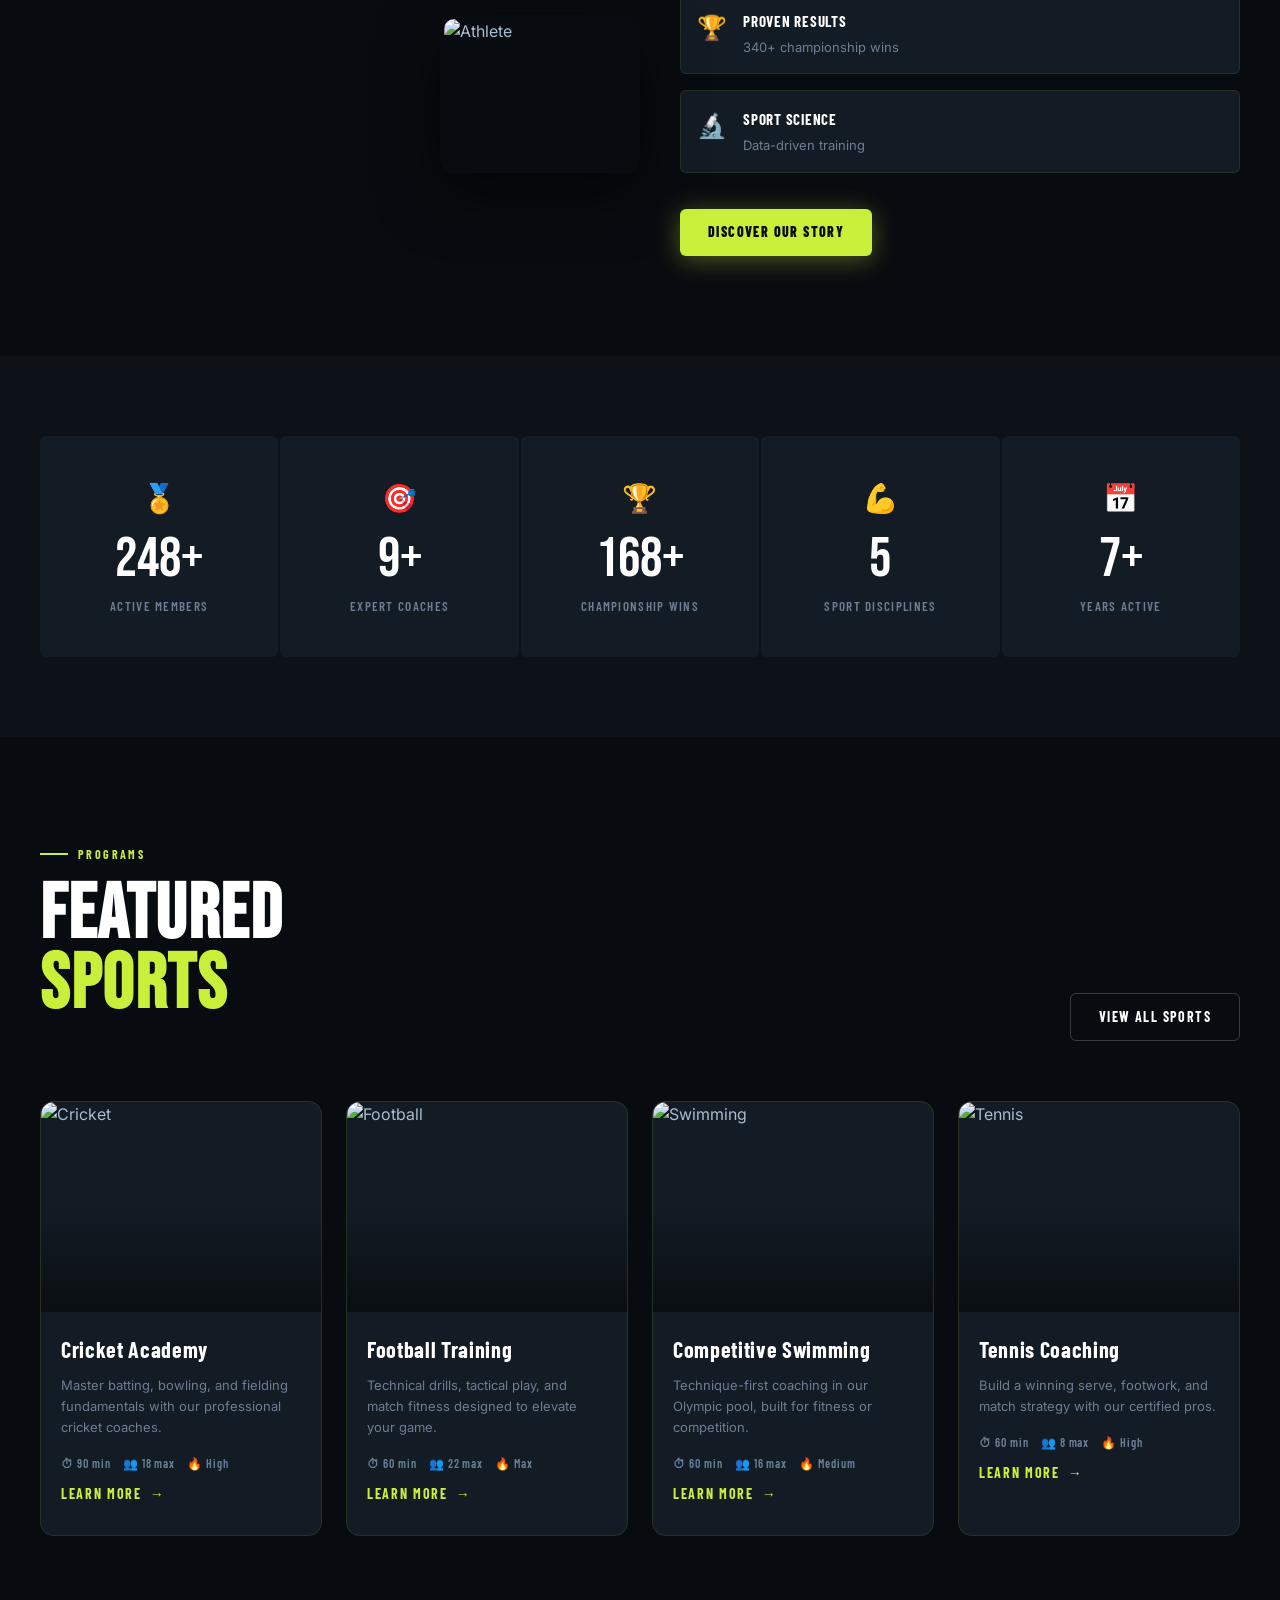
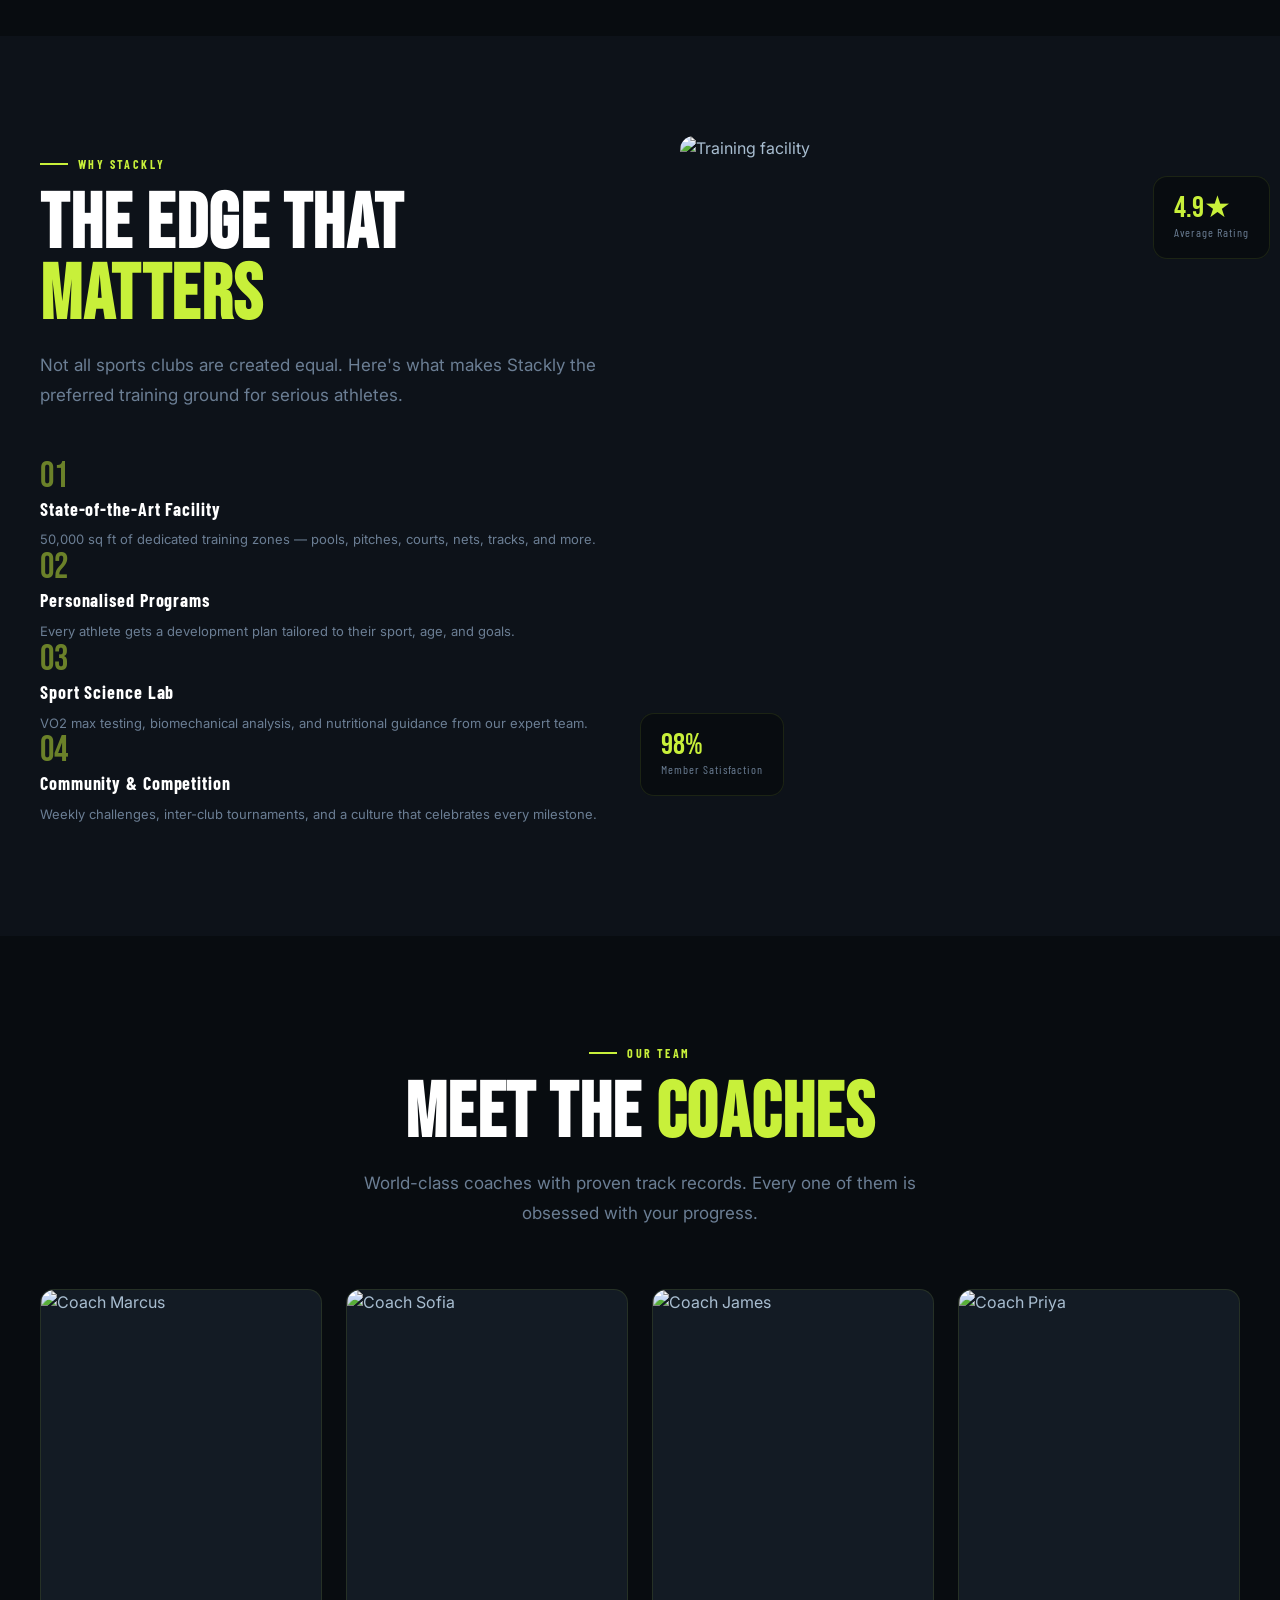
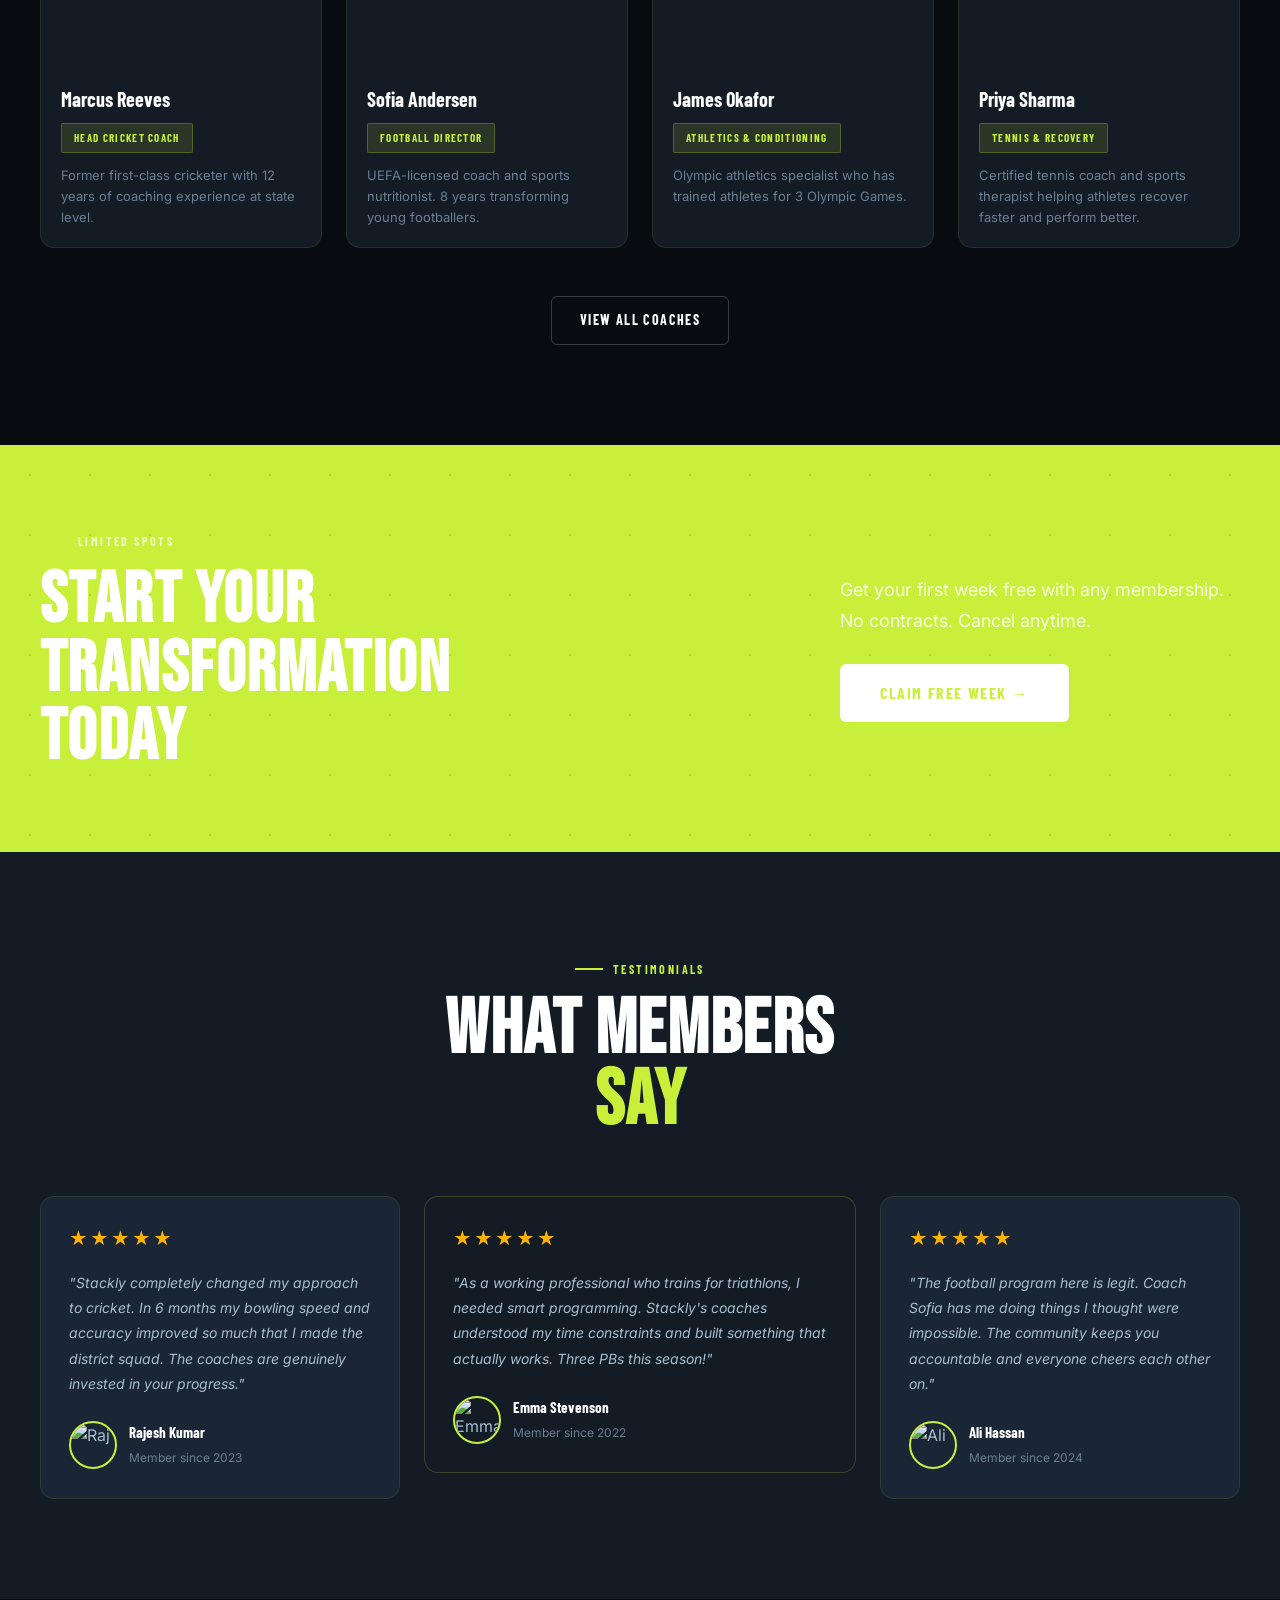
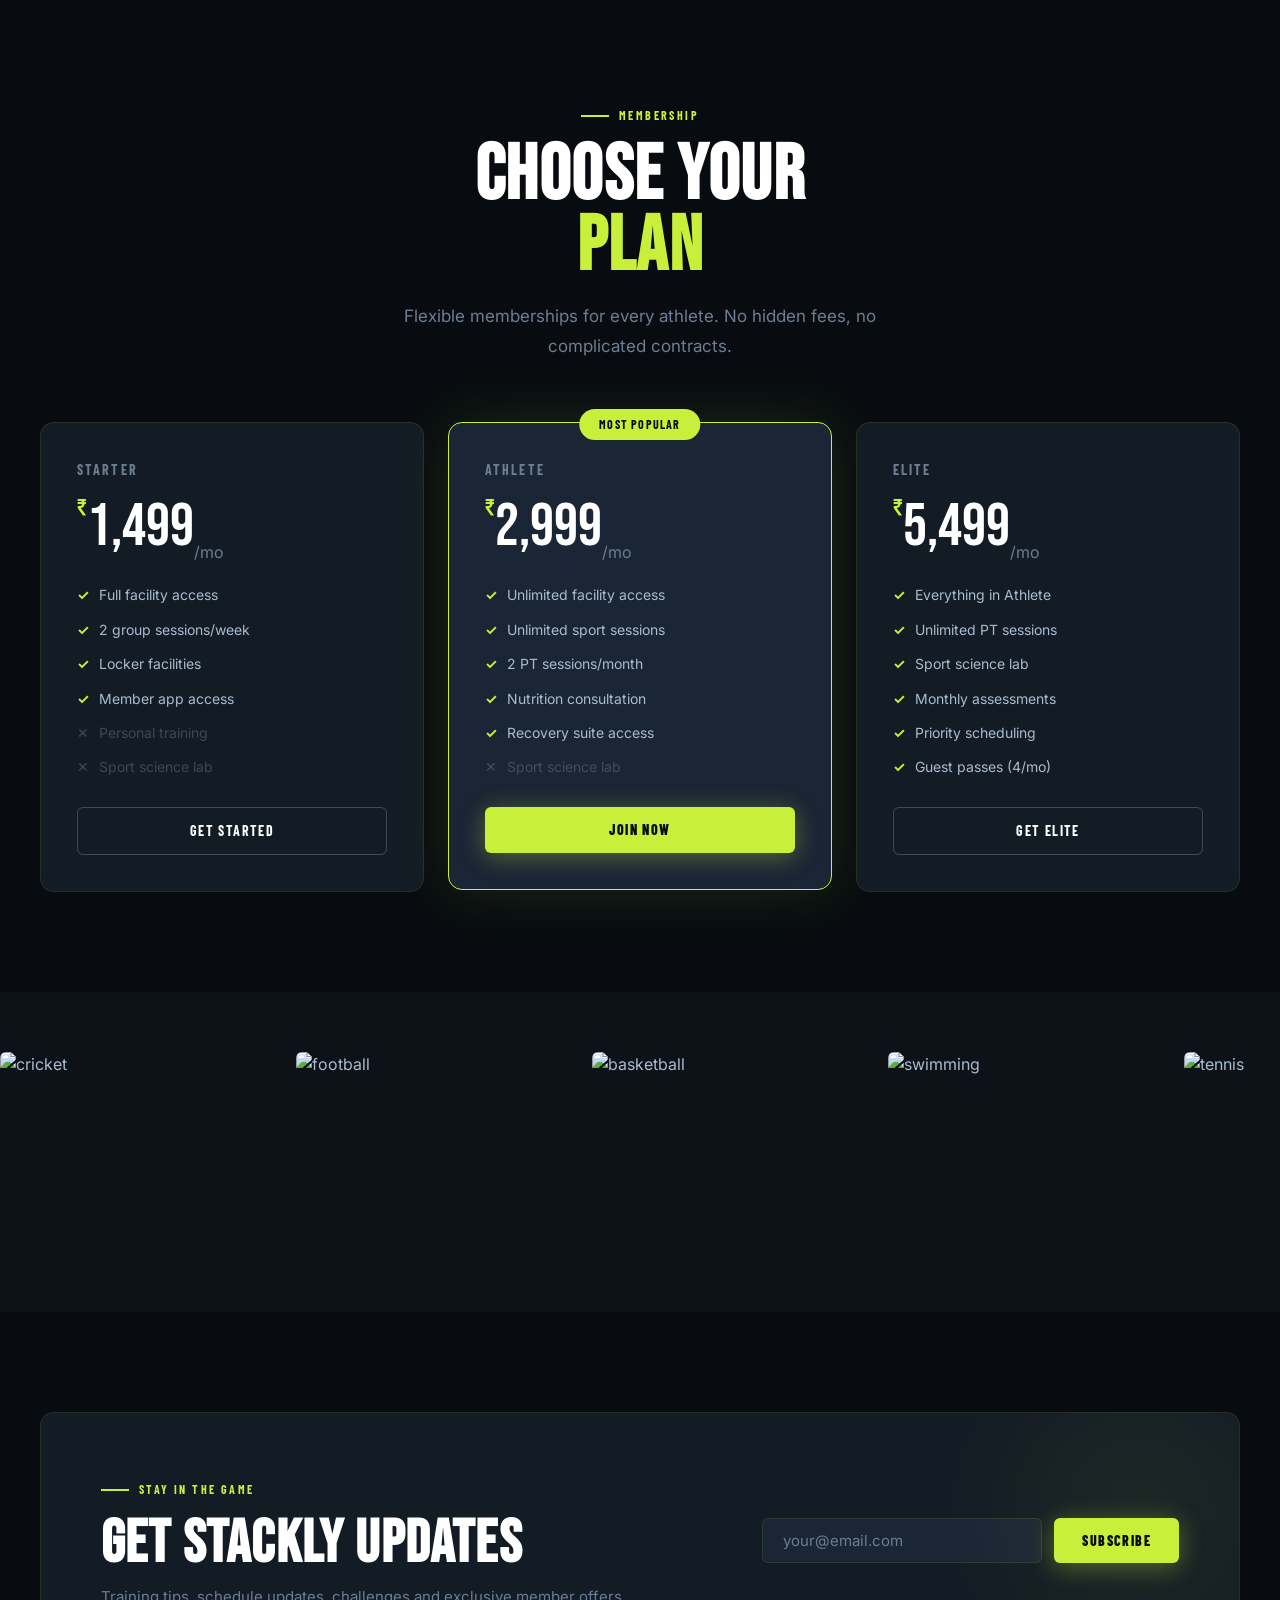
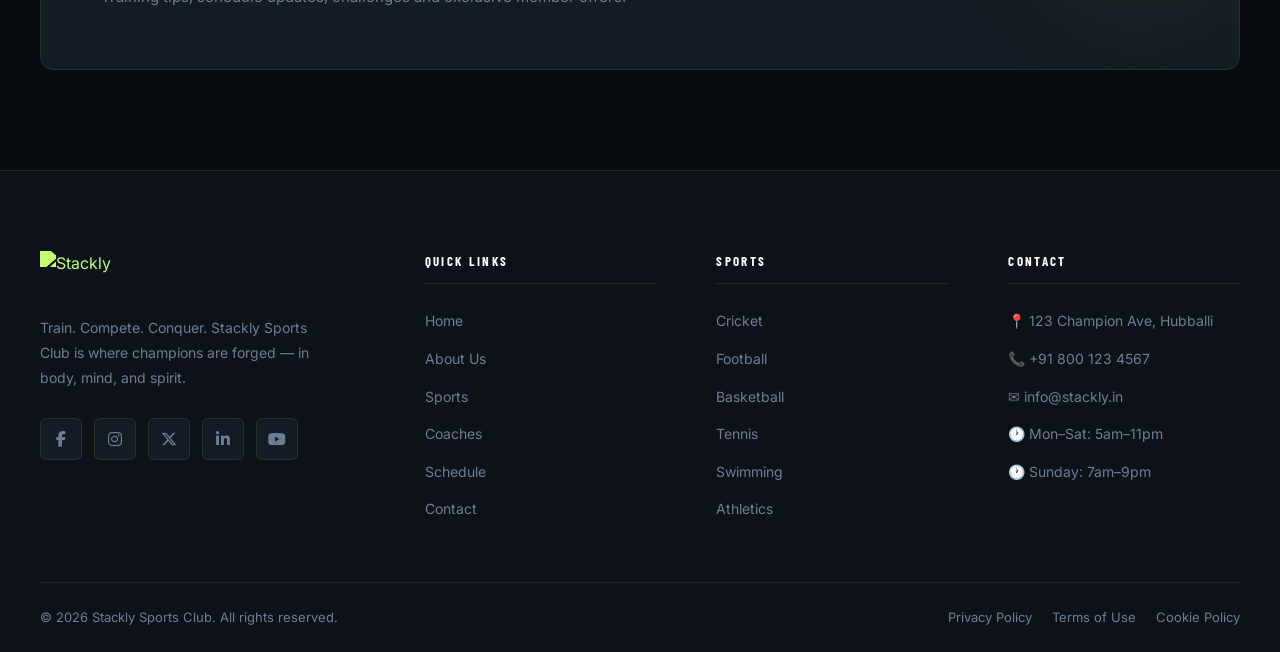
==== commit de84c352: "update" ====
--- a/index.html
+++ b/index.html
@@ -16,7 +16,7 @@
 <header class="site-header" id="header">
   <div class="header-inner">
     <a href="index.html" class="logo-wrap">
-      <img src="https://wsrv.nl/?url=https://snabsolutions.in/wp-content/uploads/2026/02/stackly-snab-solutions.png&w=260&h=104&output=webp&q=80&fit=inside" alt="Stackly Sports Club">
+      <img src="https://wsrv.nl/?url=https://snabsolutions.in/wp-content/uploads/2026/02/stackly-snab-solutions.png&w=260&h=104&output=webp&q=80&fit=inside" alt="Stackly Sports Club" draggable="false">
     </a>
     <nav class="main-nav">
       <a href="index.html" class="active">Home</a>
@@ -143,10 +143,10 @@
       <div class="about-media reveal-left">
         <div class="media-stack">
           <div class="media-main">
-            <img src="https://wsrv.nl/?url=images.unsplash.com/photo-1517649763962-0c623066013b&w=600&output=webp&q=70&fit=cover" alt="Cricket training at Stackly" loading="lazy">
+            <img src="https://wsrv.nl/?url=images.unsplash.com/photo-1517649763962-0c623066013b&w=600&output=webp&q=70&fit=cover" alt="Cricket training at Stackly" loading="lazy" draggable="false">
           </div>
           <div class="media-float">
-            <img src="https://wsrv.nl/?url=images.unsplash.com/photo-1502904550040-7534597429ae&w=280&output=webp&q=70&fit=cover" alt="Athlete" loading="lazy">
+            <img src="https://wsrv.nl/?url=images.unsplash.com/photo-1502904550040-7534597429ae&w=280&output=webp&q=70&fit=cover" alt="Athlete" loading="lazy" draggable="false">
           </div>
           <div class="exp-badge">
             <div class="exp-num">15+</div>
@@ -225,7 +225,7 @@
     <div class="classes-grid">
       <div class="class-card tilt-card reveal delay-1">
         <div class="class-img">
-          <img src="https://wsrv.nl/?url=images.unsplash.com/photo-1531415074968-036ba1b575da&w=500&output=webp&q=70&fit=cover" alt="Cricket" loading="lazy">
+          <img src="https://wsrv.nl/?url=images.unsplash.com/photo-1531415074968-036ba1b575da&w=500&output=webp&q=70&fit=cover" alt="Cricket" loading="lazy" draggable="false">
           <div class="class-overlay"></div>
           <div class="class-tag tag">Beginner–Pro</div>
         </div>
@@ -242,7 +242,7 @@
       </div>
       <div class="class-card tilt-card reveal delay-2">
         <div class="class-img">
-          <img src="https://wsrv.nl/?url=images.unsplash.com/photo-1551958219-acbc608c6377&w=500&output=webp&q=70&fit=cover" alt="Football" loading="lazy">
+          <img src="https://wsrv.nl/?url=images.unsplash.com/photo-1551958219-acbc608c6377&w=500&output=webp&q=70&fit=cover" alt="Football" loading="lazy" draggable="false">
           <div class="class-overlay"></div>
           <div class="class-tag tag">All Levels</div>
         </div>
@@ -259,7 +259,7 @@
       </div>
       <div class="class-card tilt-card reveal delay-3">
         <div class="class-img">
-          <img src="https://wsrv.nl/?url=images.unsplash.com/photo-1530549387789-4c1017266635&w=500&output=webp&q=70&fit=cover" alt="Swimming" loading="lazy">
+          <img src="https://wsrv.nl/?url=images.unsplash.com/photo-1530549387789-4c1017266635&w=500&output=webp&q=70&fit=cover" alt="Swimming" loading="lazy" draggable="false">
           <div class="class-overlay"></div>
           <div class="class-tag tag">All Levels</div>
         </div>
@@ -276,7 +276,7 @@
       </div>
       <div class="class-card tilt-card reveal delay-4">
         <div class="class-img">
-          <img src="https://wsrv.nl/?url=images.unsplash.com/photo-1554068865-24cecd4e34b8&w=500&output=webp&q=70&fit=cover" alt="Tennis" loading="lazy">
+          <img src="https://wsrv.nl/?url=images.unsplash.com/photo-1554068865-24cecd4e34b8&w=500&output=webp&q=70&fit=cover" alt="Tennis" loading="lazy" draggable="false">
           <div class="class-overlay"></div>
           <div class="class-tag tag">Intermediate+</div>
         </div>
@@ -336,7 +336,7 @@
       </div>
       <div class="why-image reveal-right">
         <div class="why-img-wrap">
-          <img src="https://wsrv.nl/?url=images.unsplash.com/photo-1577471488278-16eec37ffcc2&w=700&output=webp&q=70&fit=cover" alt="Training facility" loading="lazy">
+          <img src="https://wsrv.nl/?url=images.unsplash.com/photo-1577471488278-16eec37ffcc2&w=700&output=webp&q=70&fit=cover" alt="Training facility" loading="lazy" draggable="false">
           <div class="floating-stat fs1">
             <div class="fs-num">98%</div>
             <div class="fs-label">Member Satisfaction</div>
@@ -362,7 +362,7 @@
     <div class="coaches-grid">
       <div class="coach-card reveal delay-1">
         <div class="coach-img">
-          <img src="https://wsrv.nl/?url=images.unsplash.com/photo-1571019613454-1cb2f99b2d8b&w=400&output=webp&q=70&fit=cover" alt="Coach Marcus" loading="lazy">
+          <img src="https://wsrv.nl/?url=images.unsplash.com/photo-1571019613454-1cb2f99b2d8b&w=400&output=webp&q=70&fit=cover" alt="Coach Marcus" loading="lazy" draggable="false">
           <div class="coach-overlay">
             <div class="coach-socials">
               <a href="#" class="social-btn">in</a>
@@ -378,7 +378,7 @@
       </div>
       <div class="coach-card reveal delay-2">
         <div class="coach-img">
-          <img src="https://wsrv.nl/?url=images.unsplash.com/photo-1567013127542-490d757e51fc&w=400&output=webp&q=70&fit=cover" alt="Coach Sofia" loading="lazy">
+          <img src="https://wsrv.nl/?url=images.unsplash.com/photo-1567013127542-490d757e51fc&w=400&output=webp&q=70&fit=cover" alt="Coach Sofia" loading="lazy" draggable="false">
           <div class="coach-overlay">
             <div class="coach-socials">
               <a href="#" class="social-btn">in</a>
@@ -394,7 +394,7 @@
       </div>
       <div class="coach-card reveal delay-3">
         <div class="coach-img">
-          <img src="https://wsrv.nl/?url=images.unsplash.com/photo-1547592180-85f173990554&w=400&output=webp&q=70&fit=cover" alt="Coach James" loading="lazy">
+          <img src="https://wsrv.nl/?url=images.unsplash.com/photo-1547592180-85f173990554&w=400&output=webp&q=70&fit=cover" alt="Coach James" loading="lazy" draggable="false">
           <div class="coach-overlay">
             <div class="coach-socials">
               <a href="#" class="social-btn">in</a>
@@ -410,7 +410,7 @@
       </div>
       <div class="coach-card reveal delay-4">
         <div class="coach-img">
-          <img src="https://wsrv.nl/?url=images.unsplash.com/photo-1518644961665-ed172691aaa1&w=400&output=webp&q=70&fit=cover" alt="Coach Priya" loading="lazy">
+          <img src="https://wsrv.nl/?url=images.unsplash.com/photo-1518644961665-ed172691aaa1&w=400&output=webp&q=70&fit=cover" alt="Coach Priya" loading="lazy" draggable="false">
           <div class="coach-overlay">
             <div class="coach-socials">
               <a href="#" class="social-btn">in</a>
@@ -460,7 +460,7 @@
         <div class="testi-stars">★★★★★</div>
         <p class="testi-text">"Stackly completely changed my approach to cricket. In 6 months my bowling speed and accuracy improved so much that I made the district squad. The coaches are genuinely invested in your progress."</p>
         <div class="testi-author">
-          <div class="testi-avatar"><img src="https://wsrv.nl/?url=images.unsplash.com/photo-1507003211169-0a1dd7228f2d&w=80&h=80&output=webp&q=70&fit=cover" alt="Raj"></div>
+          <div class="testi-avatar"><img src="https://wsrv.nl/?url=images.unsplash.com/photo-1507003211169-0a1dd7228f2d&w=80&h=80&output=webp&q=70&fit=cover" alt="Raj" draggable="false"></div>
           <div><strong>Rajesh Kumar</strong><span>Member since 2023</span></div>
         </div>
       </div>
@@ -468,7 +468,7 @@
         <div class="testi-stars">★★★★★</div>
         <p class="testi-text">"As a working professional who trains for triathlons, I needed smart programming. Stackly's coaches understood my time constraints and built something that actually works. Three PBs this season!"</p>
         <div class="testi-author">
-          <div class="testi-avatar"><img src="https://wsrv.nl/?url=images.unsplash.com/photo-1494790108377-be9c29b29330&w=80&h=80&output=webp&q=70&fit=cover" alt="Emma"></div>
+          <div class="testi-avatar"><img src="https://wsrv.nl/?url=images.unsplash.com/photo-1494790108377-be9c29b29330&w=80&h=80&output=webp&q=70&fit=cover" alt="Emma" draggable="false"></div>
           <div><strong>Emma Stevenson</strong><span>Member since 2022</span></div>
         </div>
       </div>
@@ -476,7 +476,7 @@
         <div class="testi-stars">★★★★★</div>
         <p class="testi-text">"The football program here is legit. Coach Sofia has me doing things I thought were impossible. The community keeps you accountable and everyone cheers each other on."</p>
         <div class="testi-author">
-          <div class="testi-avatar"><img src="https://wsrv.nl/?url=images.unsplash.com/photo-1472099645785-5658abf4ff4e&w=80&h=80&output=webp&q=70&fit=cover" alt="Ali"></div>
+          <div class="testi-avatar"><img src="https://wsrv.nl/?url=images.unsplash.com/photo-1472099645785-5658abf4ff4e&w=80&h=80&output=webp&q=70&fit=cover" alt="Ali" draggable="false"></div>
           <div><strong>Ali Hassan</strong><span>Member since 2024</span></div>
         </div>
       </div>
@@ -541,16 +541,16 @@
 <section style="padding:60px 0; background:var(--dark2); overflow:hidden;">
   <div class="gallery-strip">
     <div class="gallery-track">
-      <div class="gallery-item"><img src="https://wsrv.nl/?url=images.unsplash.com/photo-1531415074968-036ba1b575da&w=400&h=300&output=webp&q=70&fit=cover" alt="cricket" loading="lazy"></div>
-      <div class="gallery-item"><img src="https://wsrv.nl/?url=images.unsplash.com/photo-1551958219-acbc608c6377&w=400&h=300&output=webp&q=70&fit=cover" alt="football" loading="lazy"></div>
-      <div class="gallery-item"><img src="https://wsrv.nl/?url=images.unsplash.com/photo-1546519638-68e109498ffc&w=400&h=300&output=webp&q=70&fit=cover" alt="basketball" loading="lazy"></div>
-      <div class="gallery-item"><img src="https://wsrv.nl/?url=images.unsplash.com/photo-1530549387789-4c1017266635&w=400&h=300&output=webp&q=70&fit=cover" alt="swimming" loading="lazy"></div>
-      <div class="gallery-item"><img src="https://wsrv.nl/?url=images.unsplash.com/photo-1554068865-24cecd4e34b8&w=400&h=300&output=webp&q=70&fit=cover" alt="tennis" loading="lazy"></div>
-      <div class="gallery-item"><img src="https://wsrv.nl/?url=images.unsplash.com/photo-1531415074968-036ba1b575da&w=400&h=300&output=webp&q=70&fit=cover" alt="cricket" loading="lazy"></div>
-      <div class="gallery-item"><img src="https://wsrv.nl/?url=images.unsplash.com/photo-1551958219-acbc608c6377&w=400&h=300&output=webp&q=70&fit=cover" alt="football" loading="lazy"></div>
-      <div class="gallery-item"><img src="https://wsrv.nl/?url=images.unsplash.com/photo-1546519638-68e109498ffc&w=400&h=300&output=webp&q=70&fit=cover" alt="basketball" loading="lazy"></div>
-      <div class="gallery-item"><img src="https://wsrv.nl/?url=images.unsplash.com/photo-1530549387789-4c1017266635&w=400&h=300&output=webp&q=70&fit=cover" alt="swimming" loading="lazy"></div>
-      <div class="gallery-item"><img src="https://wsrv.nl/?url=images.unsplash.com/photo-1554068865-24cecd4e34b8&w=400&h=300&output=webp&q=70&fit=cover" alt="tennis" loading="lazy"></div>
+      <div class="gallery-item"><img src="https://wsrv.nl/?url=images.unsplash.com/photo-1531415074968-036ba1b575da&w=400&h=300&output=webp&q=70&fit=cover" alt="cricket" loading="lazy" draggable="false"></div>
+      <div class="gallery-item"><img src="https://wsrv.nl/?url=images.unsplash.com/photo-1551958219-acbc608c6377&w=400&h=300&output=webp&q=70&fit=cover" alt="football" loading="lazy" draggable="false"></div>
+      <div class="gallery-item"><img src="https://wsrv.nl/?url=images.unsplash.com/photo-1546519638-68e109498ffc&w=400&h=300&output=webp&q=70&fit=cover" alt="basketball" loading="lazy" draggable="false"></div>
+      <div class="gallery-item"><img src="https://wsrv.nl/?url=images.unsplash.com/photo-1530549387789-4c1017266635&w=400&h=300&output=webp&q=70&fit=cover" alt="swimming" loading="lazy" draggable="false"></div>
+      <div class="gallery-item"><img src="https://wsrv.nl/?url=images.unsplash.com/photo-1554068865-24cecd4e34b8&w=400&h=300&output=webp&q=70&fit=cover" alt="tennis" loading="lazy" draggable="false"></div>
+      <div class="gallery-item"><img src="https://wsrv.nl/?url=images.unsplash.com/photo-1531415074968-036ba1b575da&w=400&h=300&output=webp&q=70&fit=cover" alt="cricket" loading="lazy" draggable="false"></div>
+      <div class="gallery-item"><img src="https://wsrv.nl/?url=images.unsplash.com/photo-1551958219-acbc608c6377&w=400&h=300&output=webp&q=70&fit=cover" alt="football" loading="lazy" draggable="false"></div>
+      <div class="gallery-item"><img src="https://wsrv.nl/?url=images.unsplash.com/photo-1546519638-68e109498ffc&w=400&h=300&output=webp&q=70&fit=cover" alt="basketball" loading="lazy" draggable="false"></div>
+      <div class="gallery-item"><img src="https://wsrv.nl/?url=images.unsplash.com/photo-1530549387789-4c1017266635&w=400&h=300&output=webp&q=70&fit=cover" alt="swimming" loading="lazy" draggable="false"></div>
+      <div class="gallery-item"><img src="https://wsrv.nl/?url=images.unsplash.com/photo-1554068865-24cecd4e34b8&w=400&h=300&output=webp&q=70&fit=cover" alt="tennis" loading="lazy" draggable="false"></div>
     </div>
   </div>
 </section>
@@ -578,7 +578,7 @@
     <div class="footer-top">
       <div class="footer-brand">
         <a href="index.html" class="logo-wrap">
-          <img src="https://wsrv.nl/?url=https://snabsolutions.in/wp-content/uploads/2026/02/stackly-snab-solutions.png&w=260&h=104&output=webp&q=80&fit=inside" alt="Stackly">
+          <img src="https://wsrv.nl/?url=https://snabsolutions.in/wp-content/uploads/2026/02/stackly-snab-solutions.png&w=260&h=104&output=webp&q=80&fit=inside" alt="Stackly" draggable="false">
         </a>
         <p>Train. Compete. Conquer. Stackly Sports Club is where champions are forged — in body, mind, and spirit.</p>
         <div class="footer-social-row">
--- a/style.css
+++ b/style.css
@@ -40,7 +40,8 @@
   overflow-x: hidden;
   line-height: 1.6;
 }
-img { max-width: 100%; height: auto; display: block; }
+img { max-width: 100%; height: auto; display: block; -webkit-user-drag: none; user-drag: none; }
+img::after { display: none !important; }
 a { color: inherit; text-decoration: none; }
 ul { list-style: none; }
 button { cursor: pointer; border: none; background: none; font-family: inherit; }
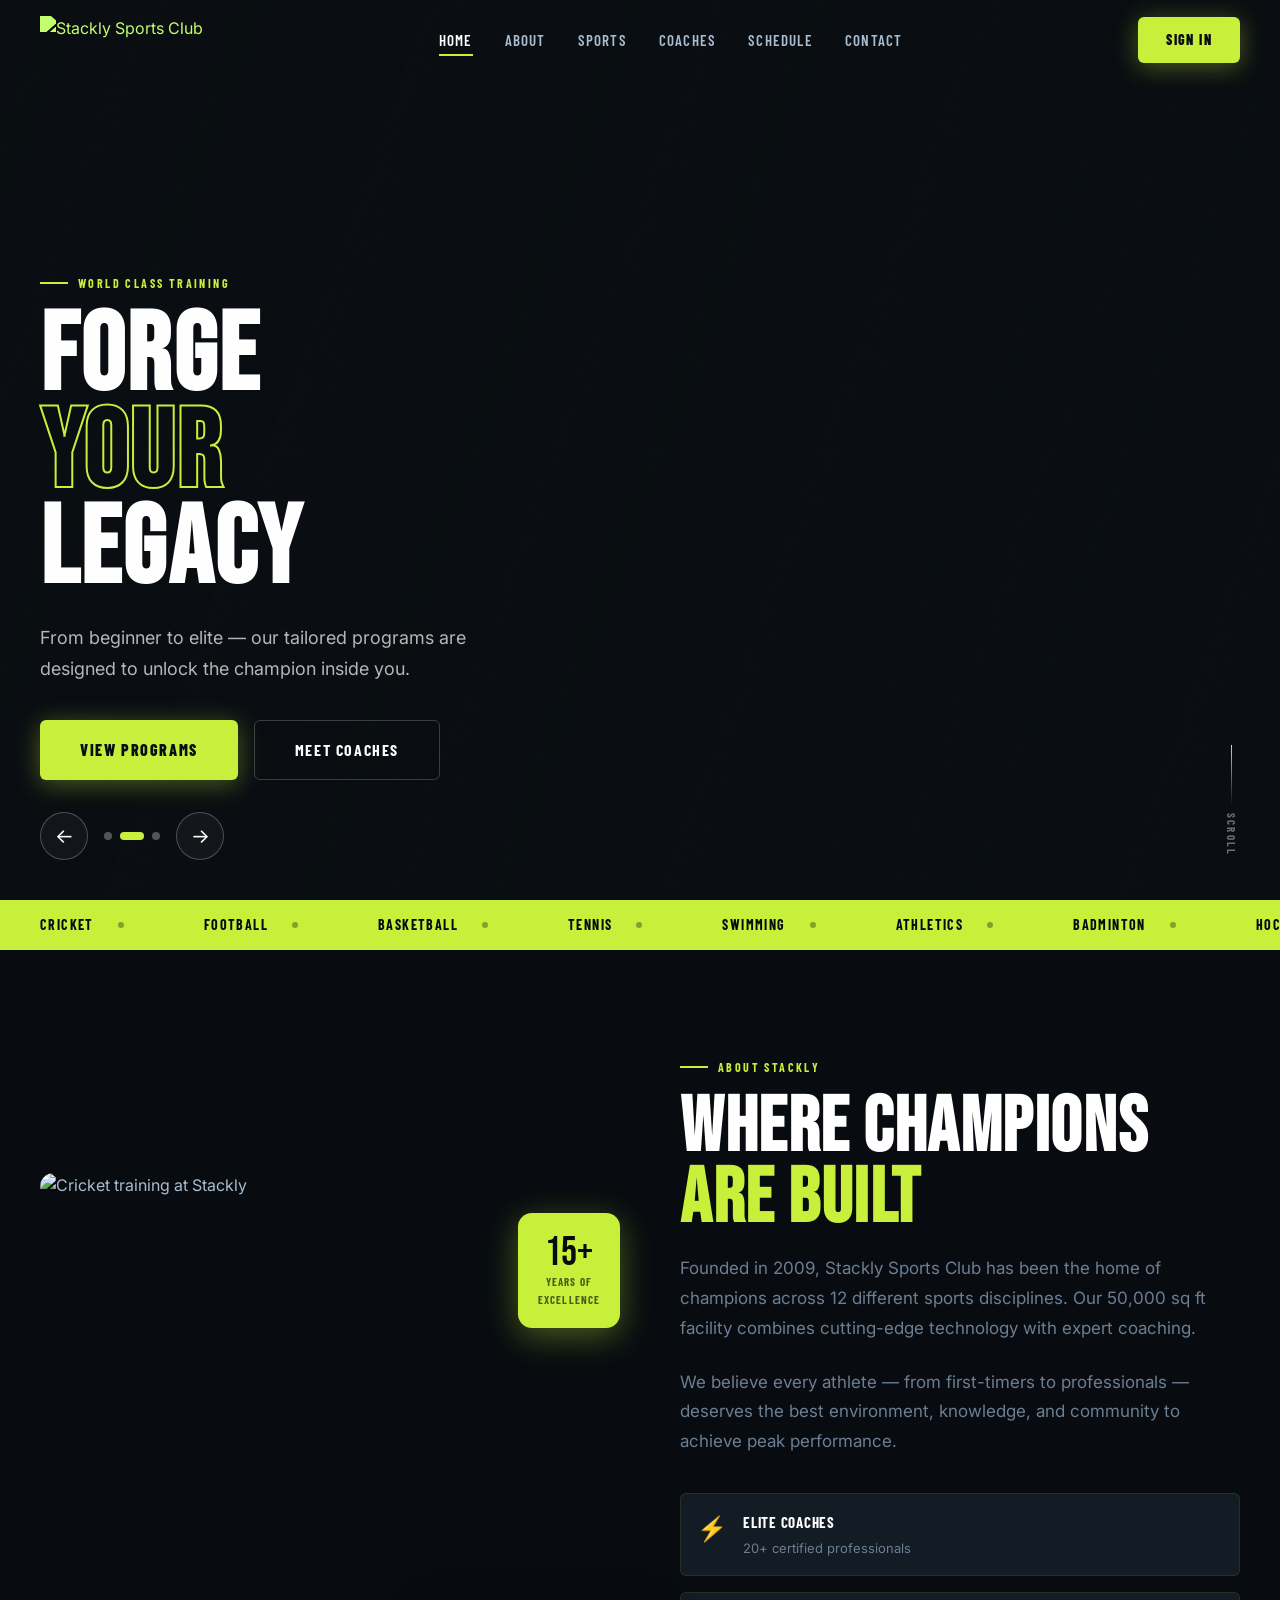
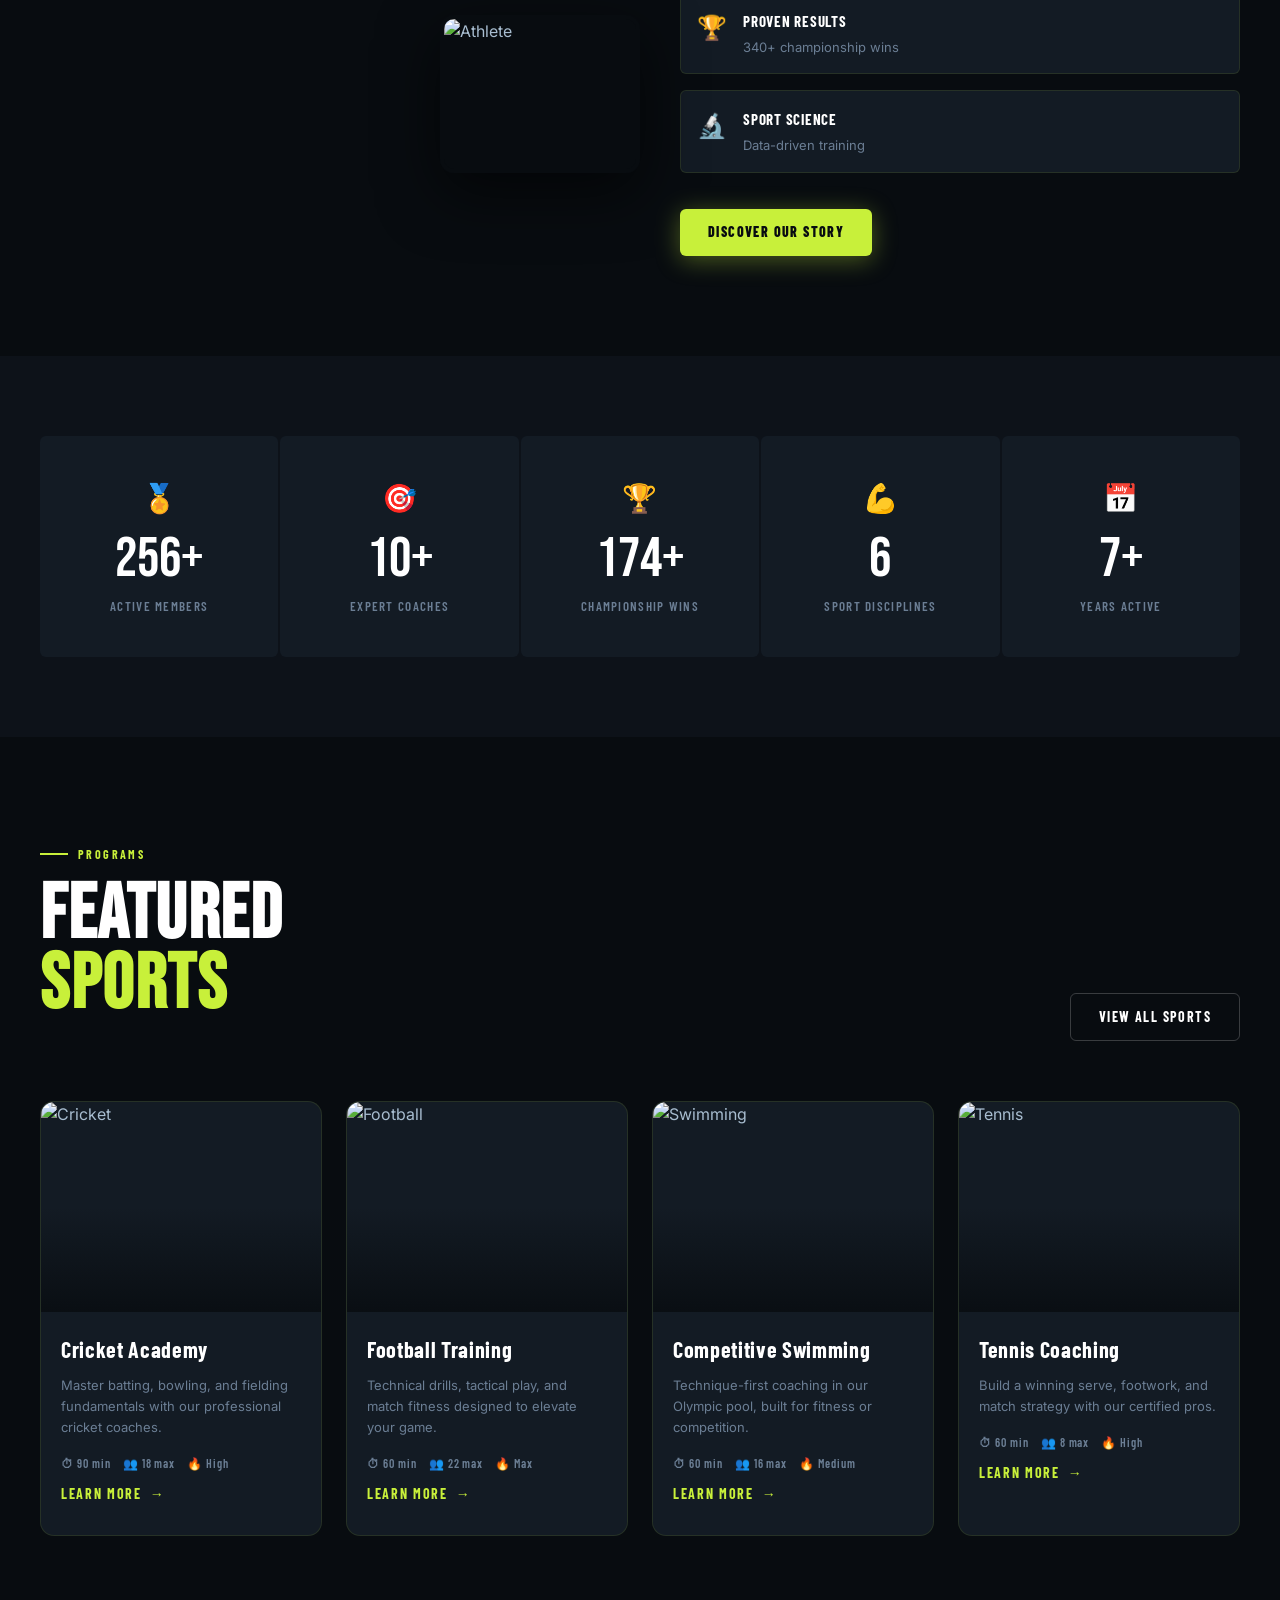
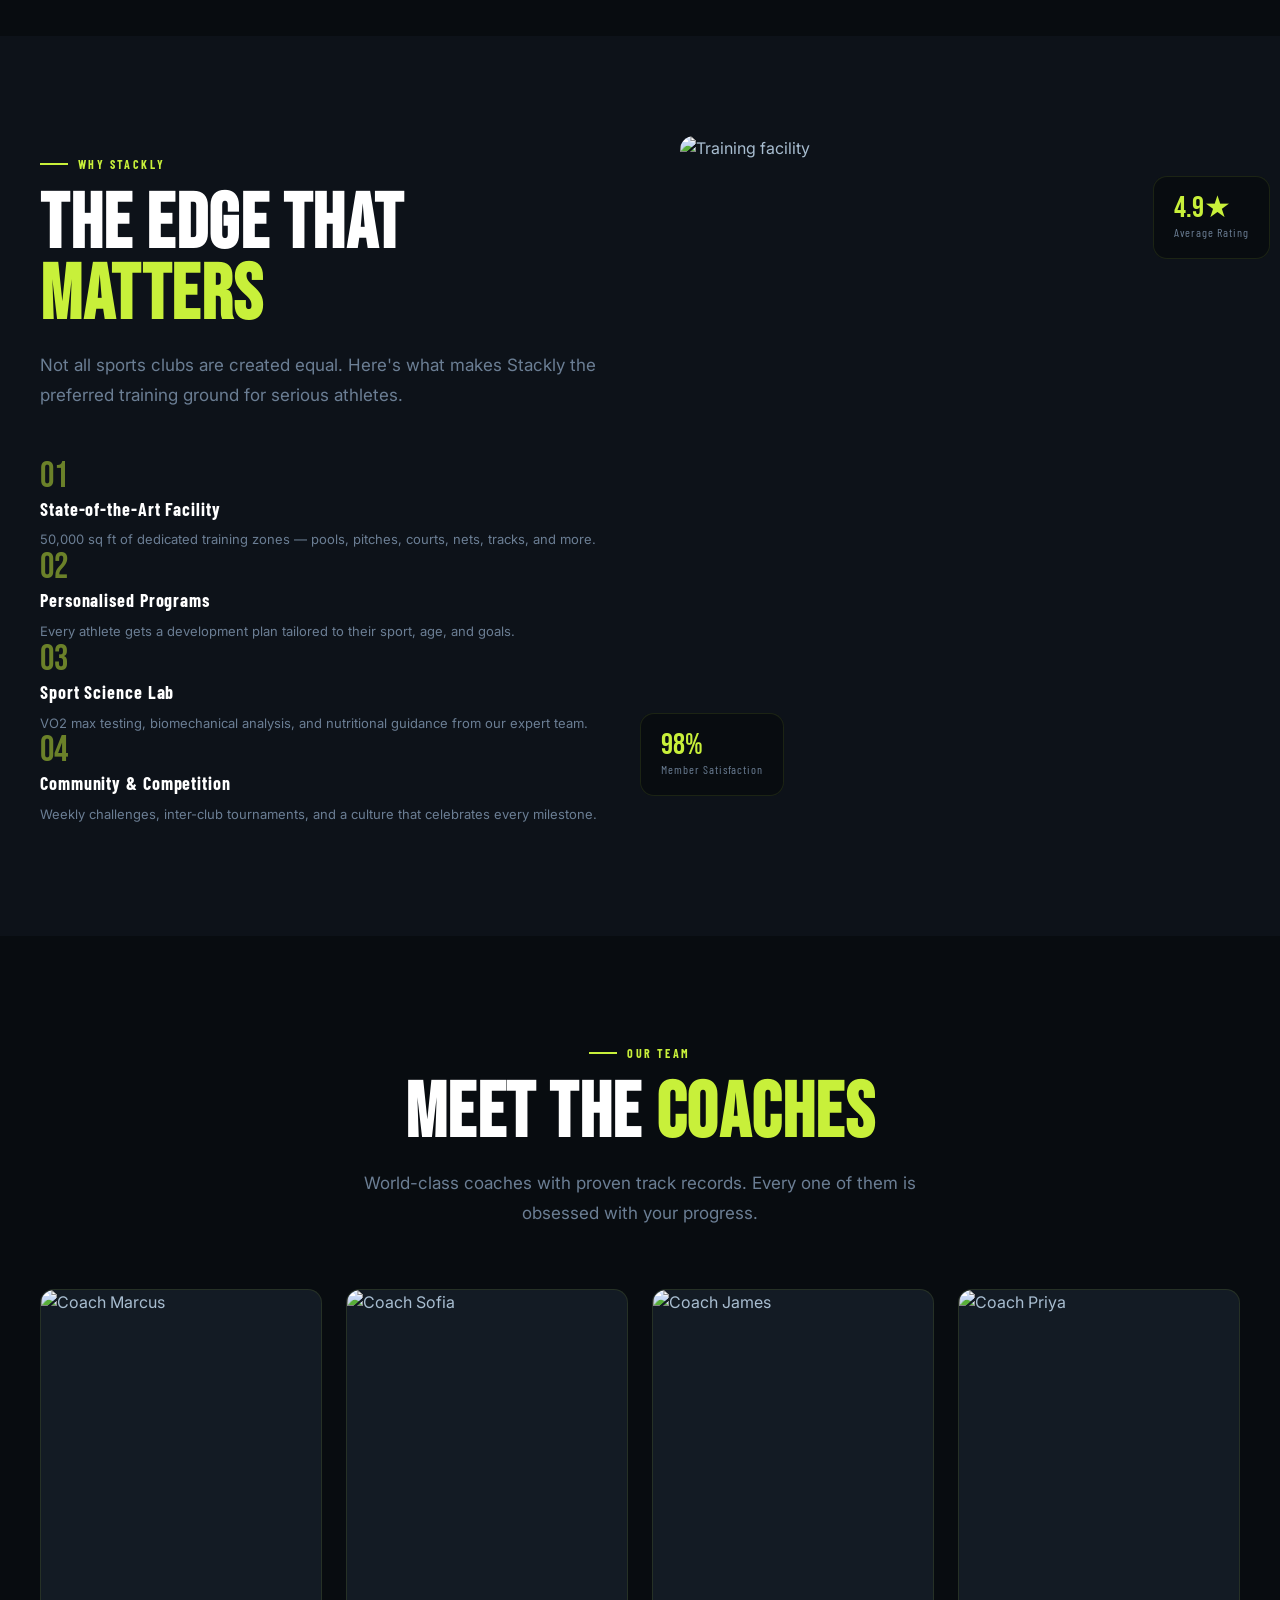
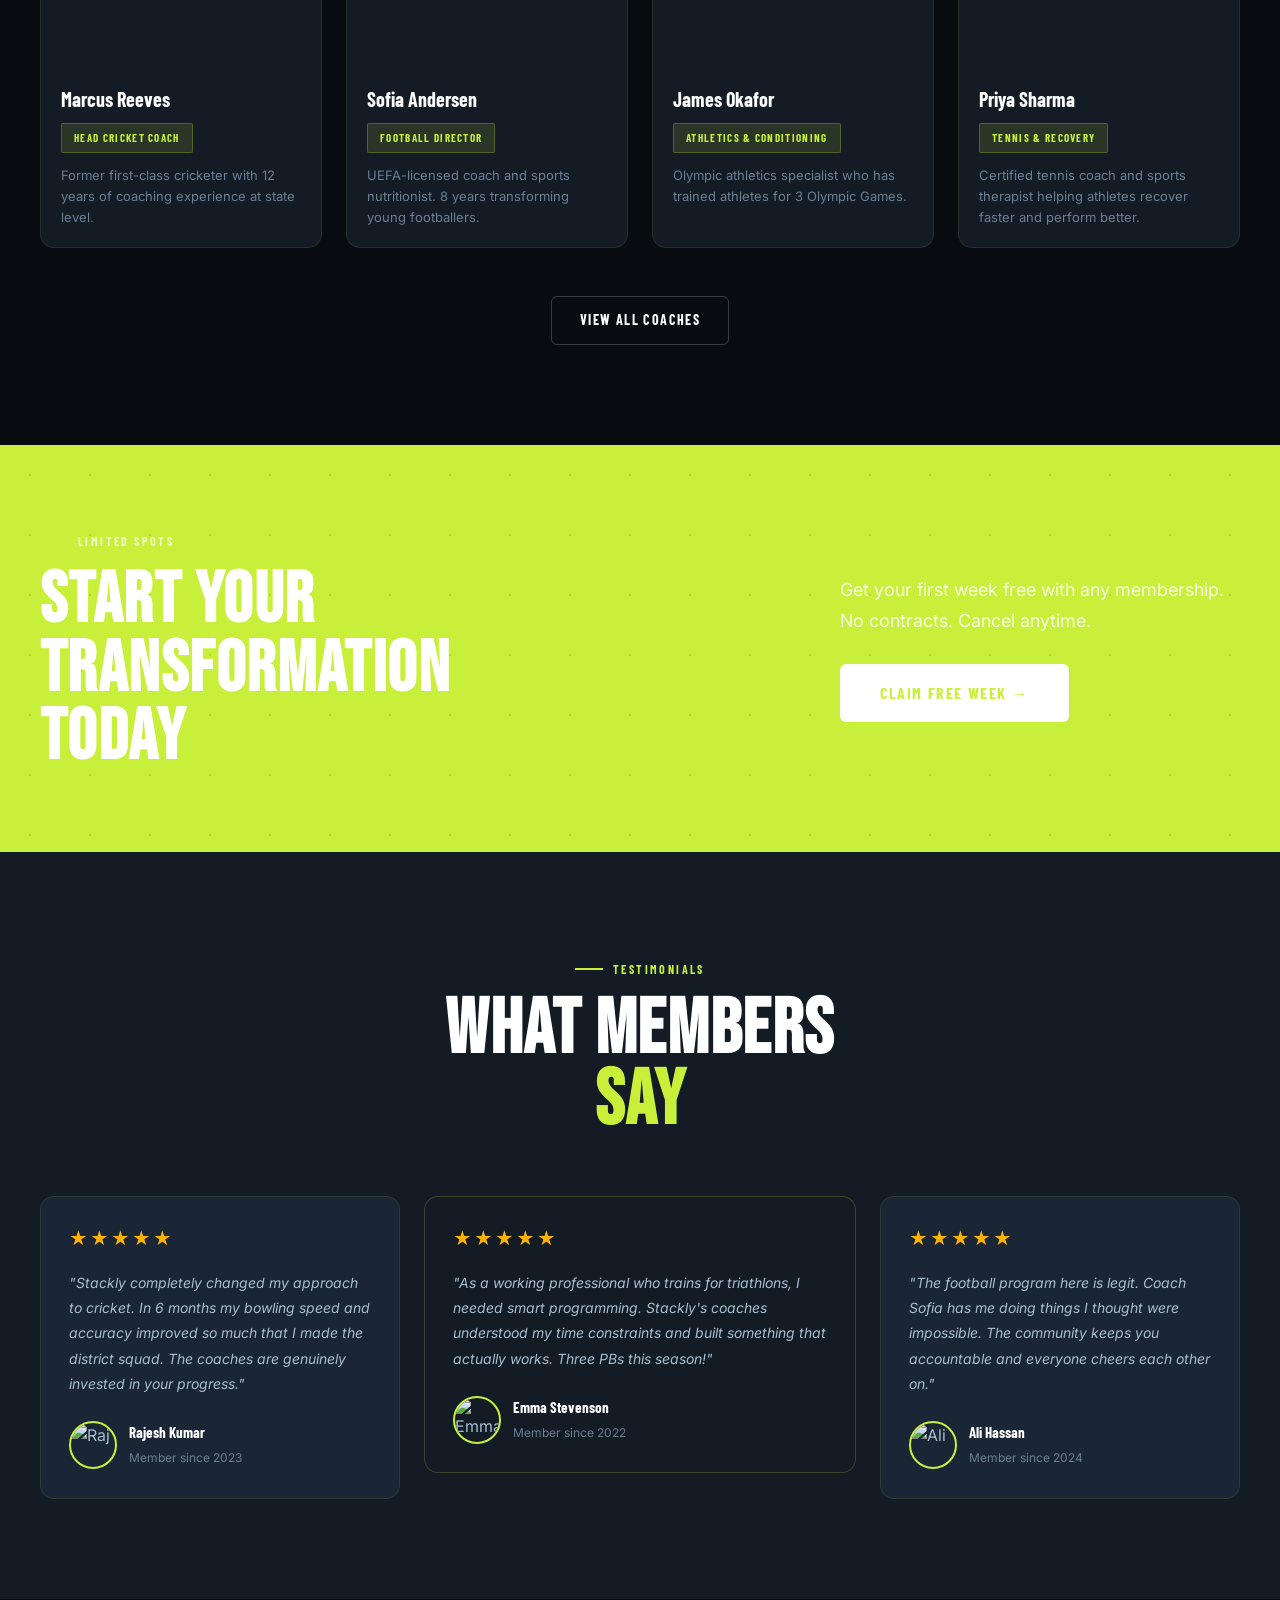
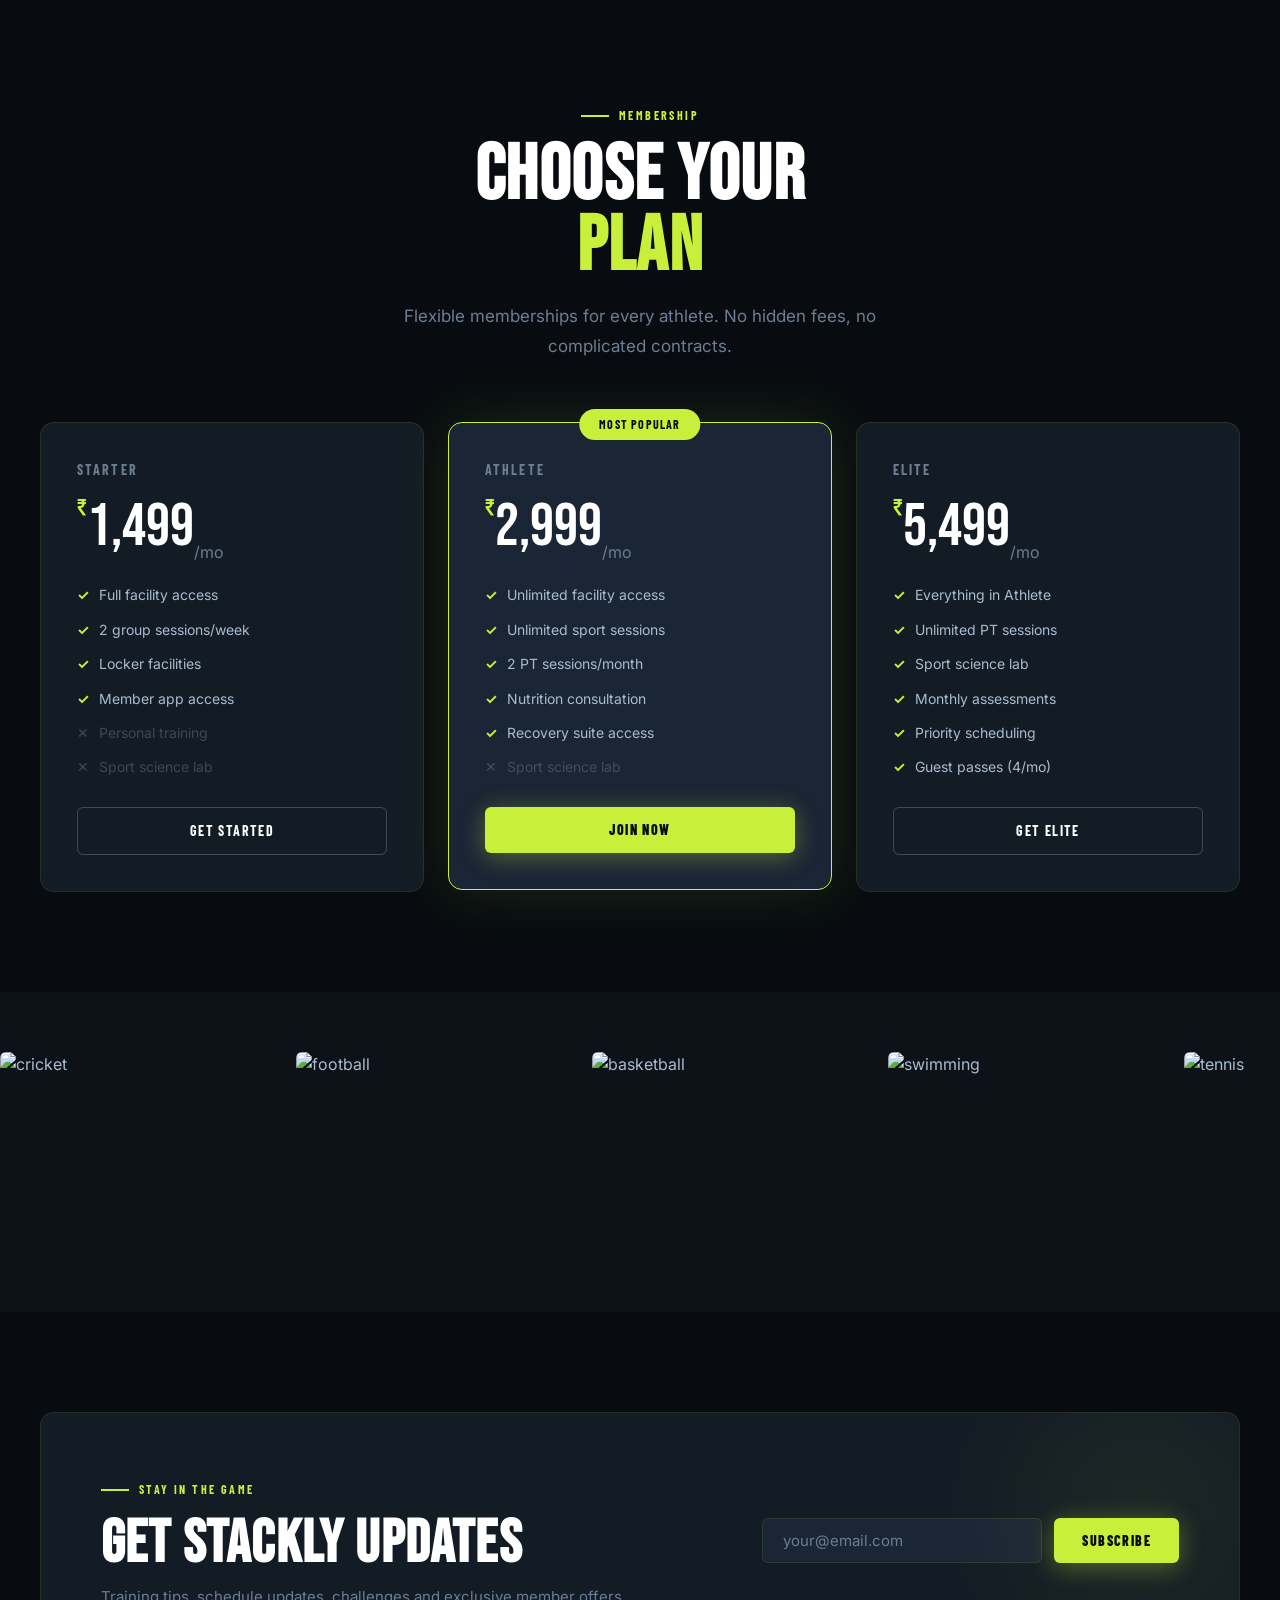
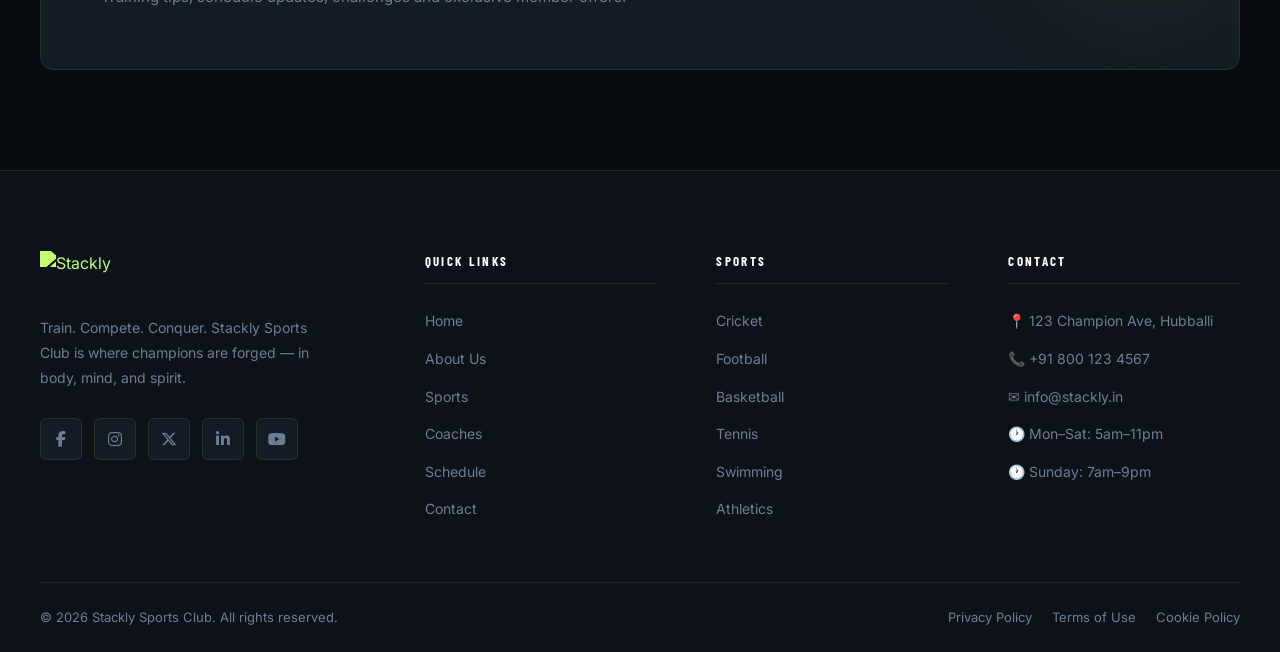
==== commit 19556dda: "update" ====
--- a/index.html
+++ b/index.html
@@ -365,8 +365,8 @@
           <img src="https://wsrv.nl/?url=images.unsplash.com/photo-1571019613454-1cb2f99b2d8b&w=400&output=webp&q=70&fit=cover" alt="Coach Marcus" loading="lazy" draggable="false">
           <div class="coach-overlay">
             <div class="coach-socials">
-              <a href="#" class="social-btn">in</a>
-              <a href="#" class="social-btn">𝕏</a>
+              <a href="404.html" class="social-btn">in</a>
+              <a href="404.html" class="social-btn">𝕏</a>
             </div>
           </div>
         </div>
@@ -381,8 +381,8 @@
           <img src="https://wsrv.nl/?url=images.unsplash.com/photo-1567013127542-490d757e51fc&w=400&output=webp&q=70&fit=cover" alt="Coach Sofia" loading="lazy" draggable="false">
           <div class="coach-overlay">
             <div class="coach-socials">
-              <a href="#" class="social-btn">in</a>
-              <a href="#" class="social-btn">𝕏</a>
+              <a href="404.html" class="social-btn">in</a>
+              <a href="404.html" class="social-btn">𝕏</a>
             </div>
           </div>
         </div>
@@ -397,8 +397,8 @@
           <img src="https://wsrv.nl/?url=images.unsplash.com/photo-1547592180-85f173990554&w=400&output=webp&q=70&fit=cover" alt="Coach James" loading="lazy" draggable="false">
           <div class="coach-overlay">
             <div class="coach-socials">
-              <a href="#" class="social-btn">in</a>
-              <a href="#" class="social-btn">𝕏</a>
+              <a href="404.html" class="social-btn">in</a>
+              <a href="404.html" class="social-btn">𝕏</a>
             </div>
           </div>
         </div>
@@ -413,8 +413,8 @@
           <img src="https://wsrv.nl/?url=images.unsplash.com/photo-1518644961665-ed172691aaa1&w=400&output=webp&q=70&fit=cover" alt="Coach Priya" loading="lazy" draggable="false">
           <div class="coach-overlay">
             <div class="coach-socials">
-              <a href="#" class="social-btn">in</a>
-              <a href="#" class="social-btn">𝕏</a>
+              <a href="404.html" class="social-btn">in</a>
+              <a href="404.html" class="social-btn">𝕏</a>
             </div>
           </div>
         </div>
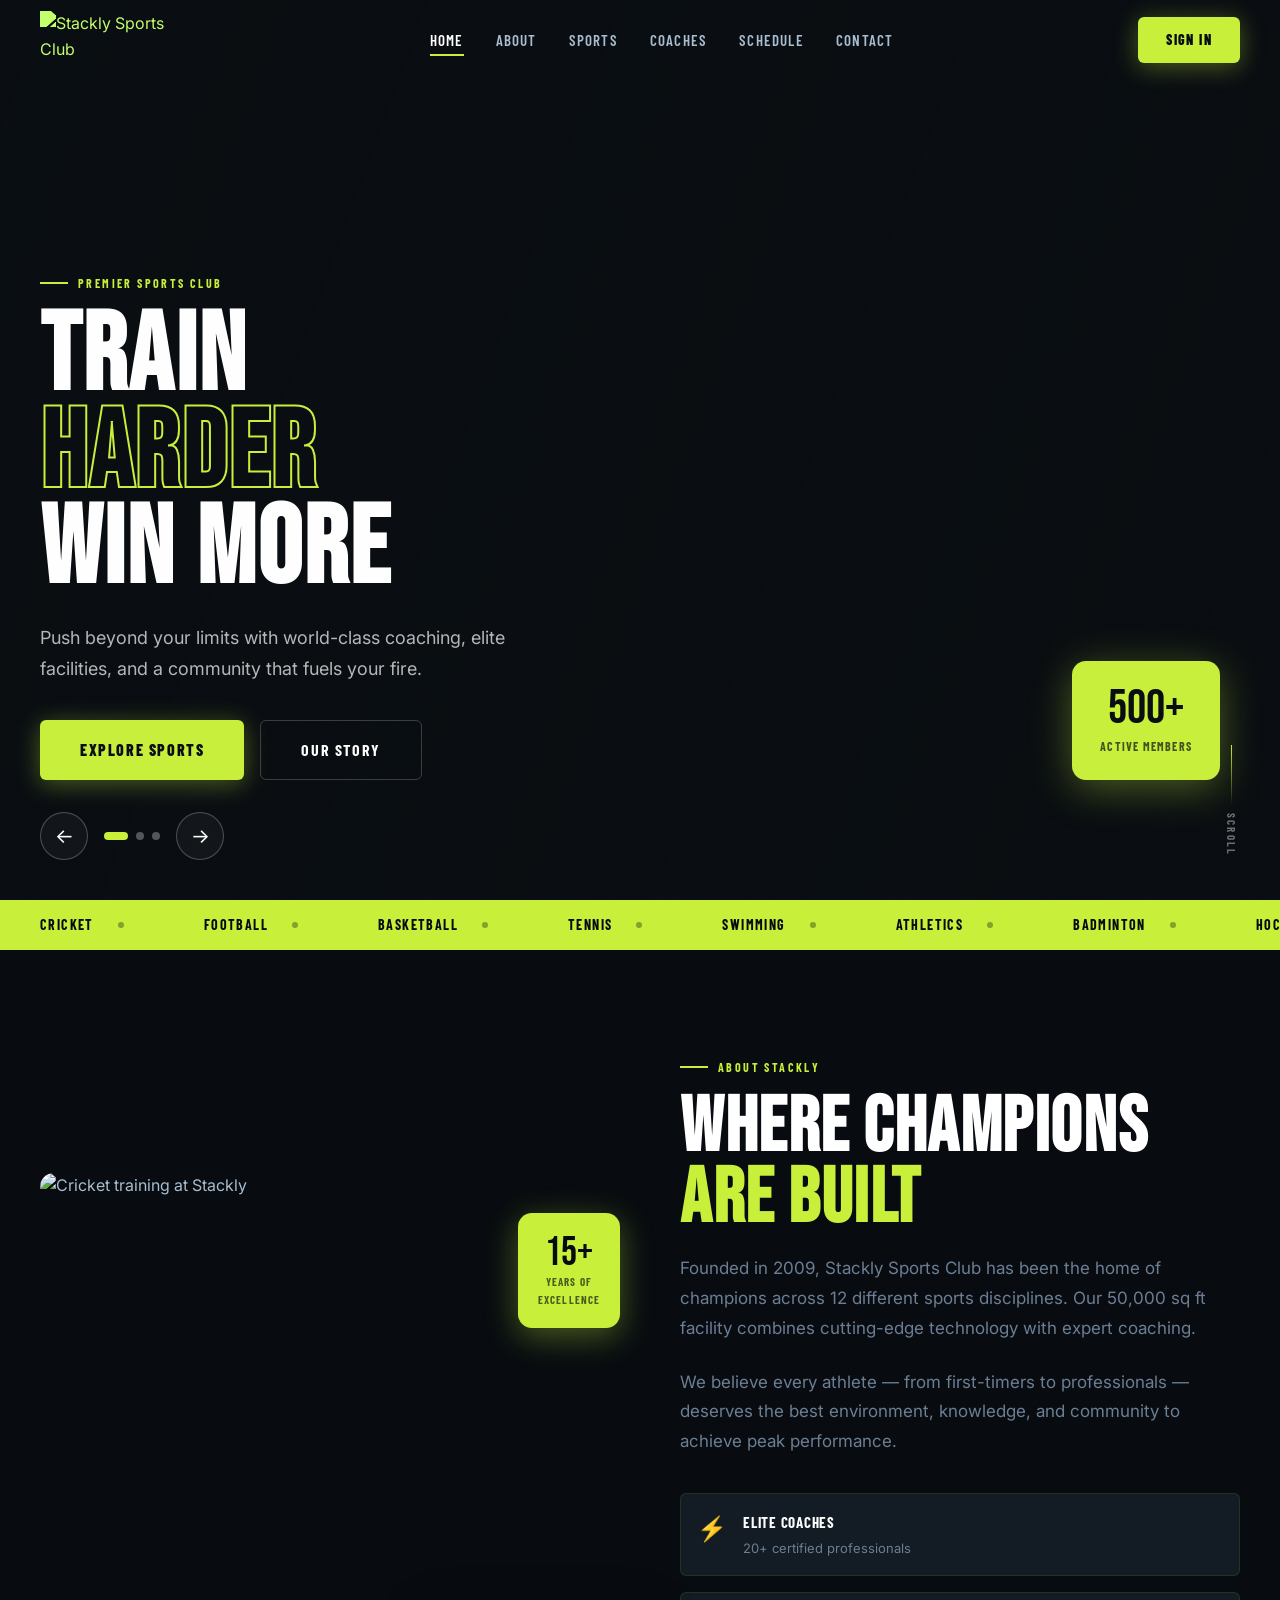
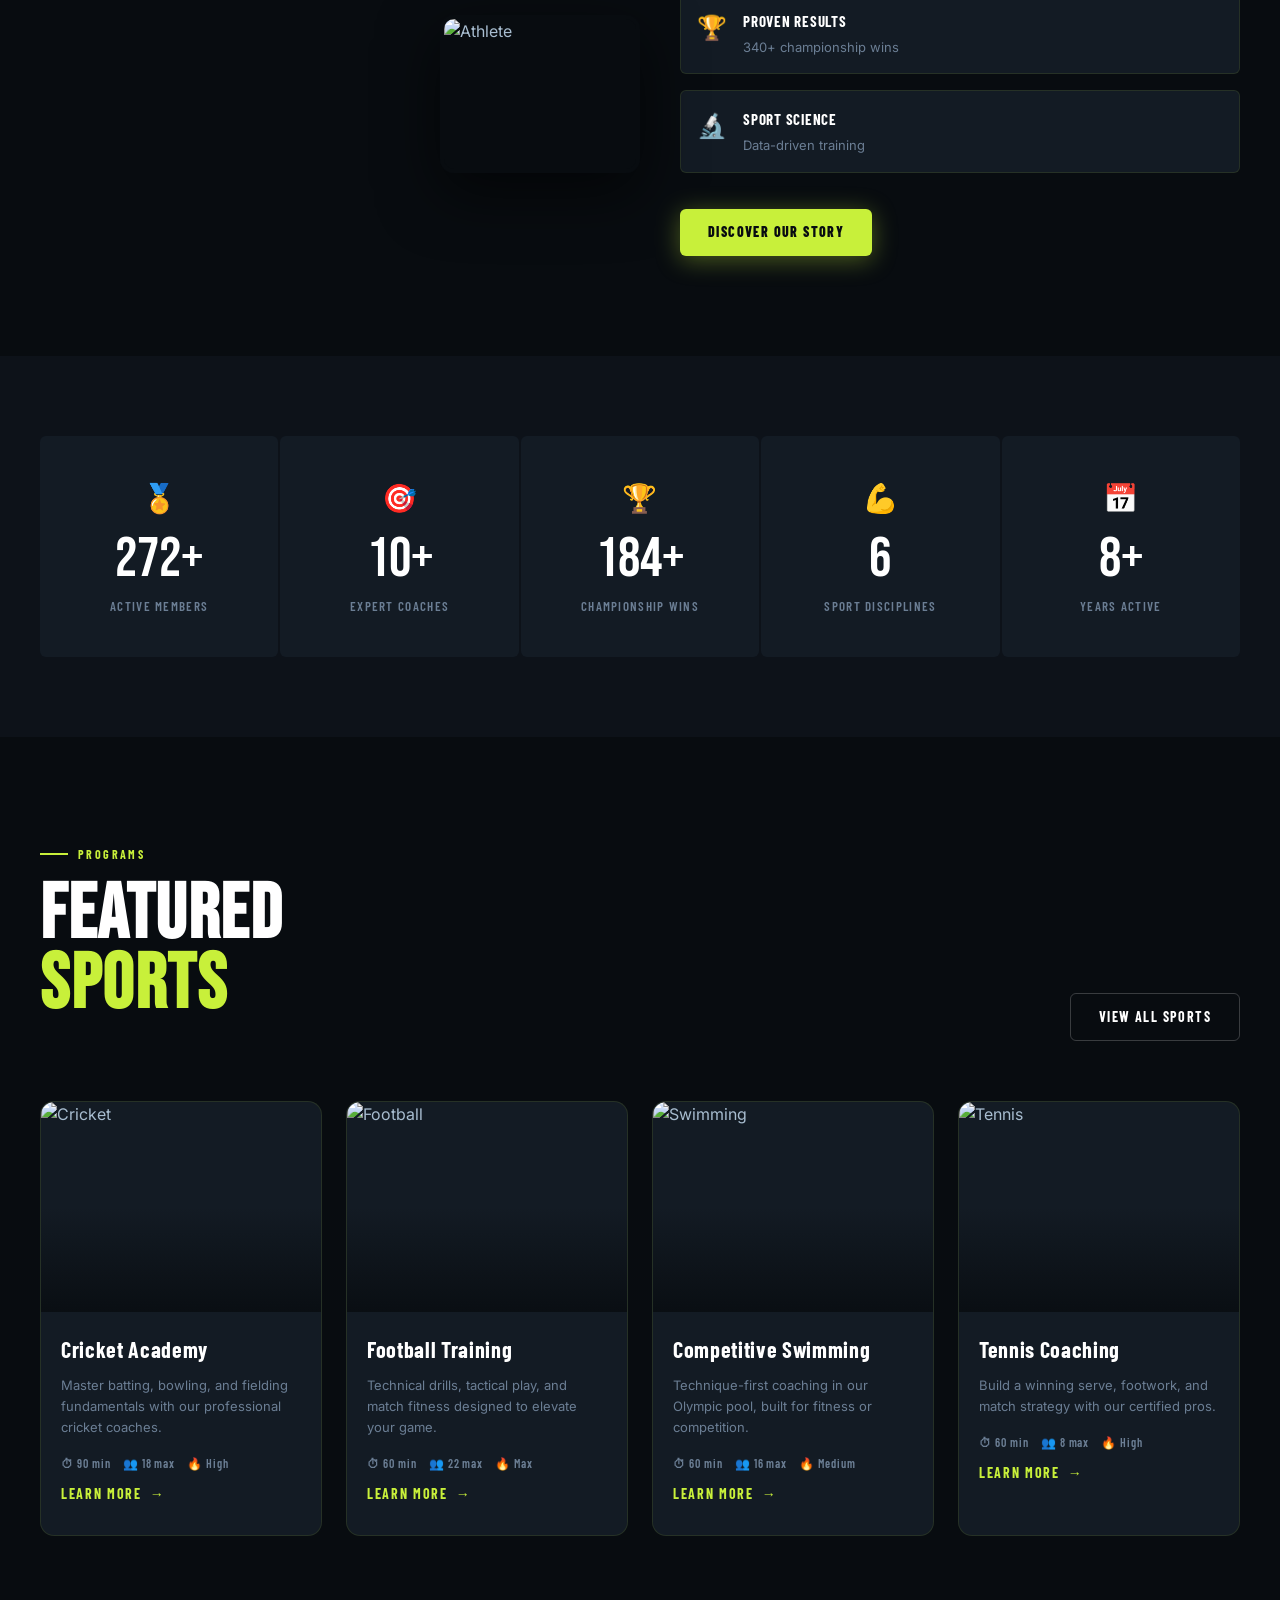
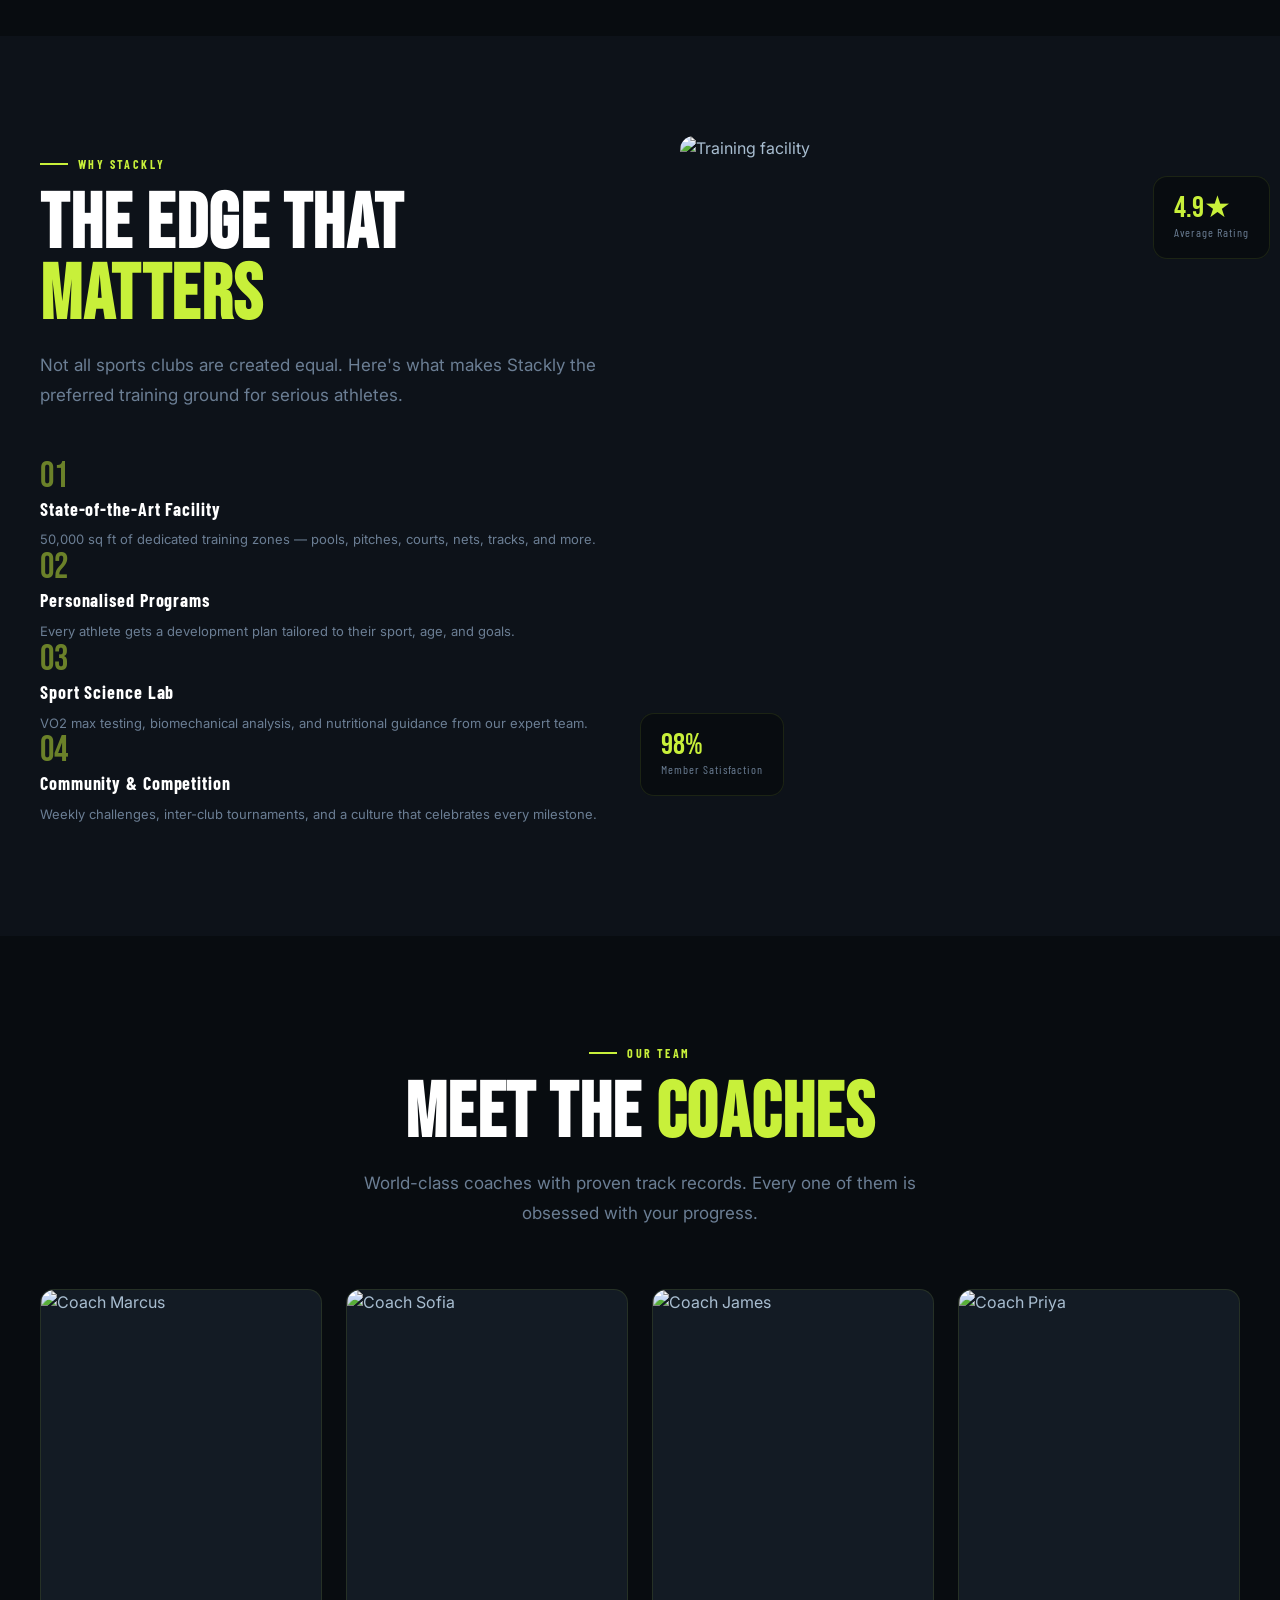
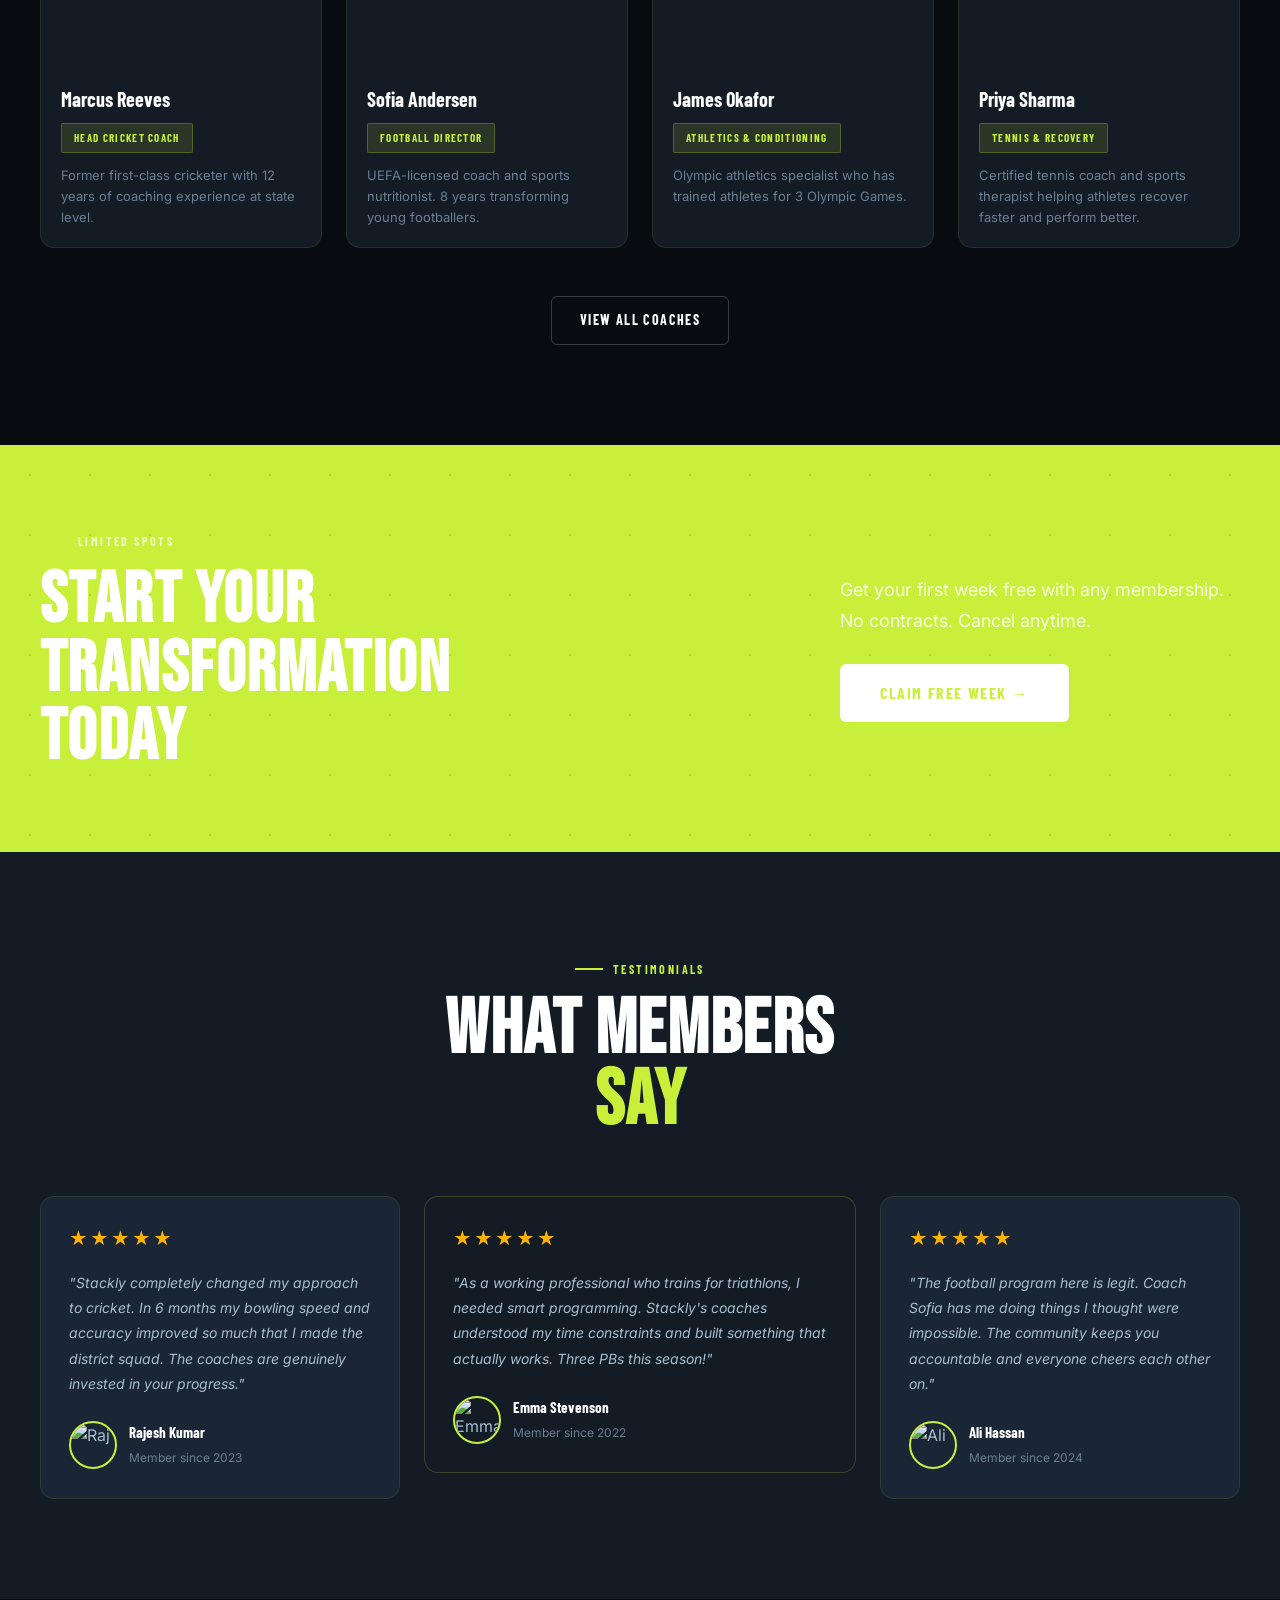
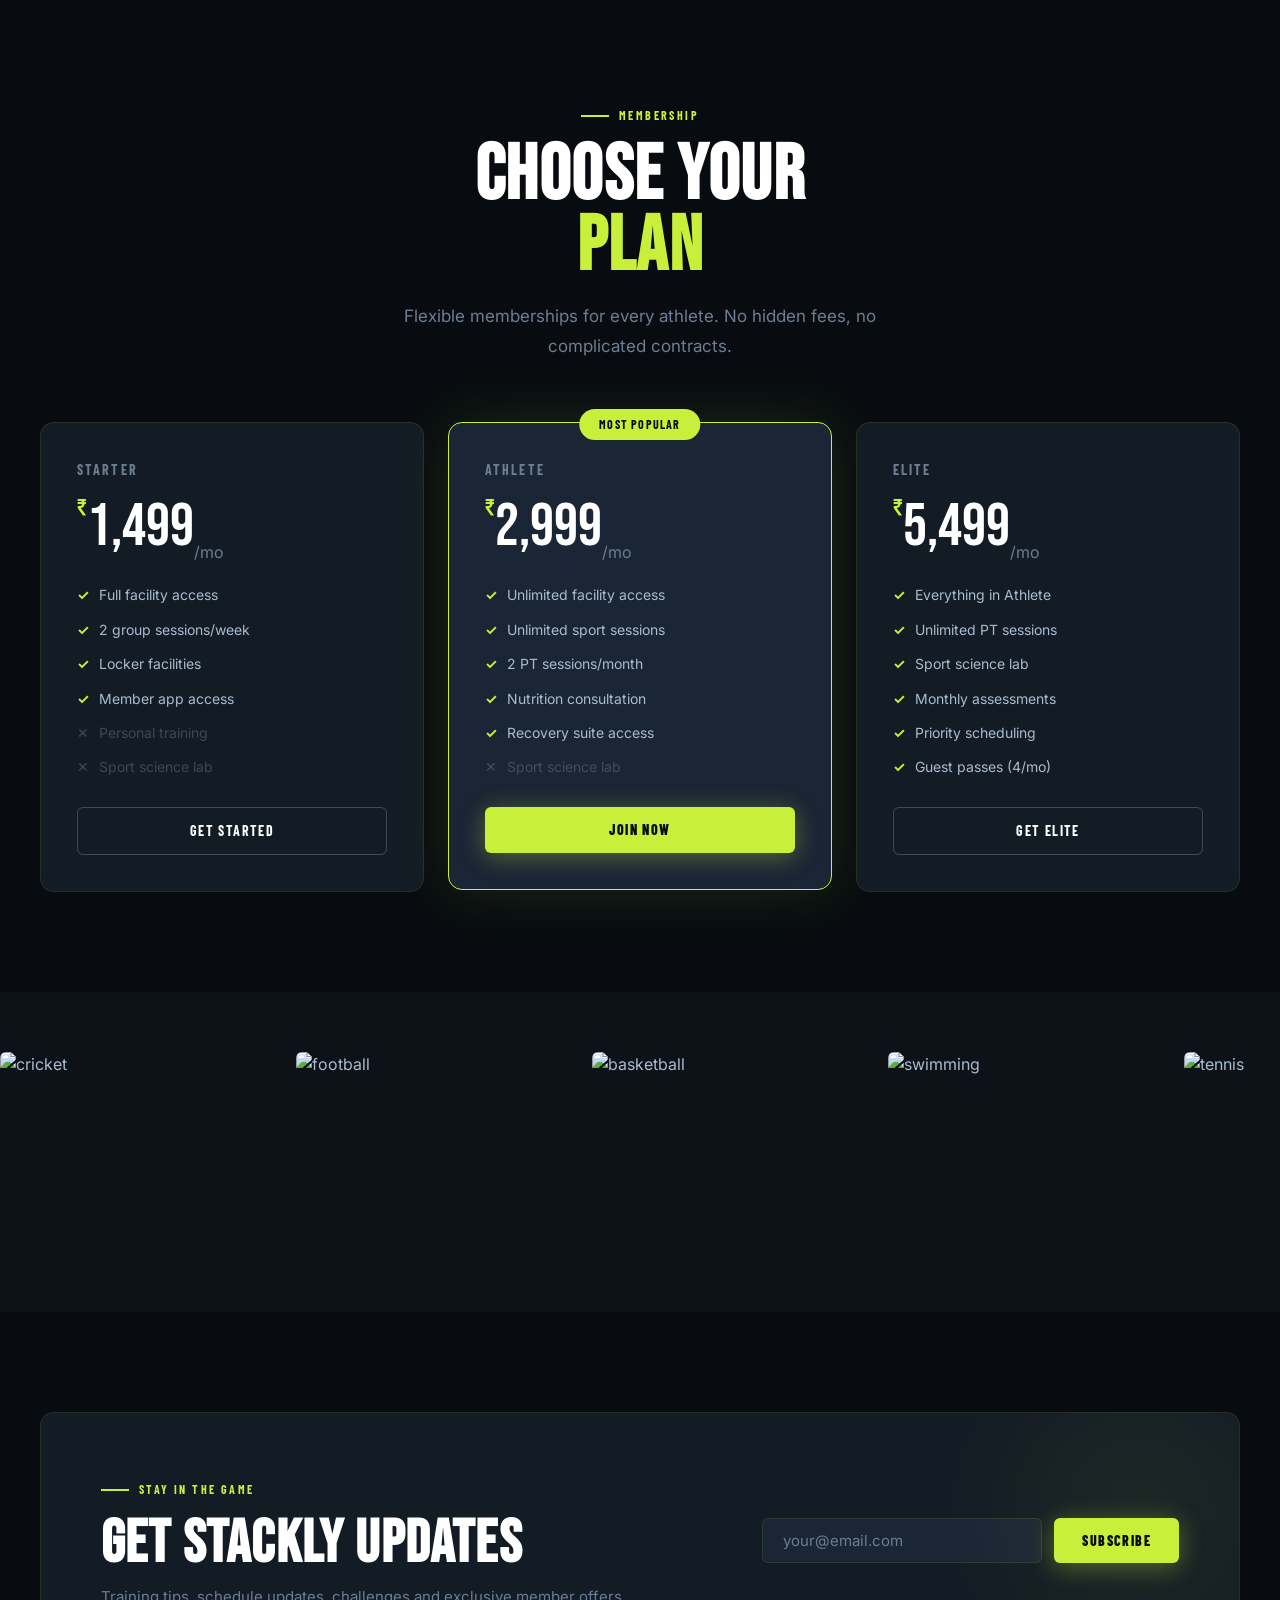
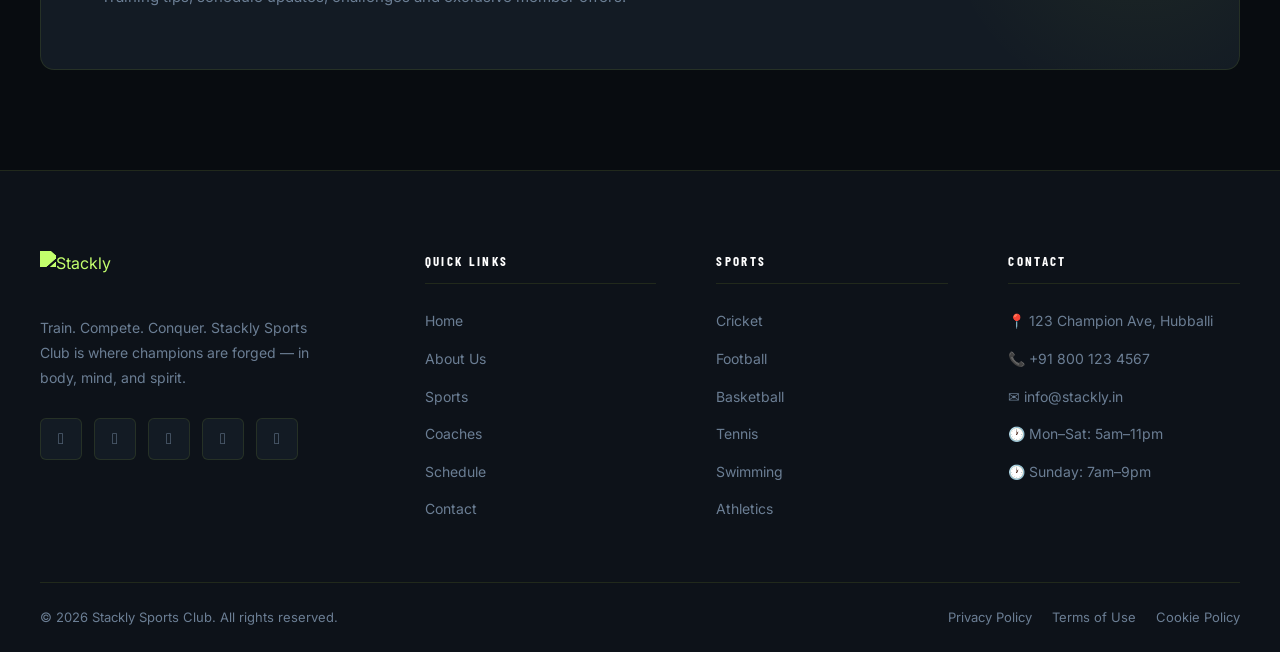
==== commit e4ed2dea: "update" ====
--- a/index.html
+++ b/index.html
@@ -3,11 +3,30 @@
 <head>
 <meta charset="UTF-8">
 <meta name="viewport" content="width=device-width, initial-scale=1.0">
+<meta name="description" content="Stackly Sports Club — Train. Compete. Conquer. World-class coaching, elite facilities and 12 sports disciplines in one place.">
+<meta name="theme-color" content="#080C10">
+<link rel="icon" href="https://wsrv.nl/?url=https://snabsolutions.in/wp-content/uploads/2026/02/stackly-snab-solutions.png&w=32&h=32&output=webp&fit=cover" type="image/webp">
 <title>Stackly Sports Club — Train. Compete. Conquer.</title>
 <link rel="stylesheet" href="style.css">
 <link rel="stylesheet" href="home.css">
-<link rel="stylesheet"
-href="https://cdnjs.cloudflare.com/ajax/libs/font-awesome/6.7.2/css/all.min.css">
+<style>
+/* Font Awesome 6.7.2 - Self-hosted, zero CDN */
+/*!
+ * Font Awesome Free 7.2.0 by @fontawesome - https://fontawesome.com
+ * License - https://fontawesome.com/license/free (Icons: CC BY 4.0, Fonts: SIL OFL 1.1, Code: MIT License)
+ * Copyright 2026 Fonticons, Inc.
+ */
+.fa,.fa-brands,.fa-classic,.fa-regular,.fa-solid,.fab,.far,.fas{--_fa-family:var(--fa-family,var(--fa-style-family,"Font Awesome 7 Free"));-webkit-font-smoothing:antialiased;-moz-osx-font-smoothing:grayscale;display:var(--fa-display,inline-block);font-family:var(--_fa-family);font-feature-settings:normal;font-style:normal;font-synthesis:none;font-variant:normal;font-weight:var(--fa-style,900);line-height:1;text-align:center;text-rendering:auto;width:var(--fa-width,1.25em)}:is(.fas,.far,.fab,.fa-solid,.fa-regular,.fa-brands,.fa-classic,.fa):before{content:var(--fa)/""}@supports not (content:""/""){:is(.fas,.far,.fab,.fa-solid,.fa-regular,.fa-brands,.fa-classic,.fa):before{content:var(--fa)}}.fa-1x{font-size:1em}.fa-2x{font-size:2em}.fa-3x{font-size:3em}.fa-4x{font-size:4em}.fa-5x{font-size:5em}.fa-6x{font-size:6em}.fa-7x{font-size:7em}.fa-8x{font-size:8em}.fa-9x{font-size:9em}.fa-10x{font-size:10em}.fa-2xs{font-size:.625em;line-height:.1em;vertical-align:.225em}.fa-xs{font-size:.75em;line-height:.08333em;vertical-align:.125em}.fa-sm{font-size:.875em;line-height:.07143em;vertical-align:.05357em}.fa-lg{font-size:1.25em;line-height:.05em;vertical-align:-.075em}.fa-xl{font-size:1.5em;line-height:.04167em;vertical-align:-.125em}.fa-2xl{font-size:2em;line-height:.03125em;vertical-align:-.1875em}.fa-width-auto{--fa-width:auto}.fa-fw,.fa-width-fixed{--fa-width:1.25em}.fa-ul{list-style-type:none;margin-inline-start:var(--fa-li-margin,2.5em);padding-inline-start:0}.fa-ul>li{position:relative}.fa-li{inset-inline-start:calc(var(--fa-li-width, 2em)*-1);position:absolute;text-align:center;width:var(--fa-li-width,2em);line-height:inherit}.fa-border{border-radius:var(--fa-border-radius,.1em);border:var(--fa-border-width,.0625em) var(--fa-border-style,solid) var(--fa-border-color,#eee);box-sizing:var(--fa-border-box-sizing,content-box);padding:var(--fa-border-padding,.1875em .25em)}.fa-pull-left,.fa-pull-start{float:inline-start;margin-inline-end:var(--fa-pull-margin,.3em)}.fa-pull-end,.fa-pull-right{float:inline-end;margin-inline-start:var(--fa-pull-margin,.3em)}.fa-beat{animation-name:fa-beat;animation-delay:var(--fa-animation-delay,0s);animation-direction:var(--fa-animation-direction,normal);animation-duration:var(--fa-animation-duration,1s);animation-iteration-count:var(--fa-animation-iteration-count,infinite);animation-timing-function:var(--fa-animation-timing,ease-in-out)}.fa-bounce{animation-name:fa-bounce;animation-delay:var(--fa-animation-delay,0s);animation-direction:var(--fa-animation-direction,normal);animation-duration:var(--fa-animation-duration,1s);animation-iteration-count:var(--fa-animation-iteration-count,infinite);animation-timing-function:var(--fa-animation-timing,cubic-bezier(.28,.84,.42,1))}.fa-fade{animation-name:fa-fade;animation-iteration-count:var(--fa-animation-iteration-count,infinite);animation-timing-function:var(--fa-animation-timing,cubic-bezier(.4,0,.6,1))}.fa-beat-fade,.fa-fade{animation-delay:var(--fa-animation-delay,0s);animation-direction:var(--fa-animation-direction,normal);animation-duration:var(--fa-animation-duration,1s)}.fa-beat-fade{animation-name:fa-beat-fade;animation-iteration-count:var(--fa-animation-iteration-count,infinite);animation-timing-function:var(--fa-animation-timing,cubic-bezier(.4,0,.6,1))}.fa-flip{animation-name:fa-flip;animation-delay:var(--fa-animation-delay,0s);animation-direction:var(--fa-animation-direction,normal);animation-duration:var(--fa-animation-duration,1s);animation-iteration-count:var(--fa-animation-iteration-count,infinite);animation-timing-function:var(--fa-animation-timing,ease-in-out)}.fa-shake{animation-name:fa-shake;animation-duration:var(--fa-animation-duration,1s);animation-iteration-count:var(--fa-animation-iteration-count,infinite);animation-timing-function:var(--fa-animation-timing,linear)}.fa-shake,.fa-spin{animation-delay:var(--fa-animation-delay,0s);animation-direction:var(--fa-animation-direction,normal)}.fa-spin{animation-name:fa-spin;animation-duration:var(--fa-animation-duration,2s);animation-iteration-count:var(--fa-animation-iteration-count,infinite);animation-timing-function:var(--fa-animation-timing,linear)}.fa-spin-reverse{--fa-animation-direction:reverse}.fa-pulse,.fa-spin-pulse{animation-name:fa-spin;animation-direction:var(--fa-animation-direction,normal);animation-duration:var(--fa-animation-duration,1s);animation-iteration-count:var(--fa-animation-iteration-count,infinite);animation-timing-function:var(--fa-animation-timing,steps(8))}@media (prefers-reduced-motion:reduce){.fa-beat,.fa-beat-fade,.fa-bounce,.fa-fade,.fa-flip,.fa-pulse,.fa-shake,.fa-spin,.fa-spin-pulse{animation:none!important;transition:none!important}}@keyframes fa-beat{0%,90%{transform:scale(1)}45%{transform:scale(var(--fa-beat-scale,1.25))}}@keyframes fa-bounce{0%{transform:scale(1) translateY(0)}10%{transform:scale(var(--fa-bounce-start-scale-x,1.1),var(--fa-bounce-start-scale-y,.9)) translateY(0)}30%{transform:scale(var(--fa-bounce-jump-scale-x,.9),var(--fa-bounce-jump-scale-y,1.1)) translateY(var(--fa-bounce-height,-.5em))}50%{transform:scale(var(--fa-bounce-land-scale-x,1.05),var(--fa-bounce-land-scale-y,.95)) translateY(0)}57%{transform:scale(1) translateY(var(--fa-bounce-rebound,-.125em))}64%{transform:scale(1) translateY(0)}to{transform:scale(1) translateY(0)}}@keyframes fa-fade{50%{opacity:var(--fa-fade-opacity,.4)}}@keyframes fa-beat-fade{0%,to{opacity:var(--fa-beat-fade-opacity,.4);transform:scale(1)}50%{opacity:1;transform:scale(var(--fa-beat-fade-scale,1.125))}}@keyframes fa-flip{50%{transform:rotate3d(var(--fa-flip-x,0),var(--fa-flip-y,1),var(--fa-flip-z,0),var(--fa-flip-angle,-180deg))}}@keyframes fa-shake{0%{transform:rotate(-15deg)}4%{transform:rotate(15deg)}8%,24%{transform:rotate(-18deg)}12%,28%{transform:rotate(18deg)}16%{transform:rotate(-22deg)}20%{transform:rotate(22deg)}32%{transform:rotate(-12deg)}36%{transform:rotate(12deg)}40%,to{transform:rotate(0deg)}}@keyframes fa-spin{0%{transform:rotate(0deg)}to{transform:rotate(1turn)}}.fa-rotate-90{transform:rotate(90deg)}.fa-rotate-180{transform:rotate(180deg)}.fa-rotate-270{transform:rotate(270deg)}.fa-flip-horizontal{transform:scaleX(-1)}.fa-flip-vertical{transform:scaleY(-1)}.fa-flip-both,.fa-flip-horizontal.fa-flip-vertical{transform:scale(-1)}.fa-rotate-by{transform:rotate(var(--fa-rotate-angle,0))}.fa-stack{display:inline-block;height:2em;line-height:2em;position:relative;vertical-align:middle;width:2.5em}.fa-stack-1x,.fa-stack-2x{--fa-width:100%;inset:0;position:absolute;text-align:center;width:var(--fa-width);z-index:var(--fa-stack-z-index,auto)}.fa-stack-1x{line-height:inherit}.fa-stack-2x{font-size:2em}.fa-inverse{color:var(--fa-inverse,#fff)}
+
+.fa-0{--fa:"\30 "}.fa-1{--fa:"\31 "}.fa-2{--fa:"\32 "}.fa-3{--fa:"\33 "}.fa-4{--fa:"\34 "}.fa-5{--fa:"\35 "}.fa-6{--fa:"\36 "}.fa-7{--fa:"\37 "}.fa-8{--fa:"\38 "}.fa-9{--fa:"\39 "}.fa-exclamation{--fa:"\!"}.fa-hashtag{--fa:"\#"}.fa-dollar,.fa-dollar-sign,.fa-usd{--fa:"\$"}.fa-percent,.fa-percentage{--fa:"\%"}.fa-asterisk{--fa:"\*"}.fa-add,.fa-plus{--fa:"\+"}.fa-less-than{--fa:"\<"}.fa-equals{--fa:"\="}.fa-greater-than{--fa:"\>"}.fa-question{--fa:"\?"}.fa-at{--fa:"\@"}.fa-a{--fa:"A"}.fa-b{--fa:"B"}.fa-c{--fa:"C"}.fa-d{--fa:"D"}.fa-e{--fa:"E"}.fa-f{--fa:"F"}.fa-g{--fa:"G"}.fa-h{--fa:"H"}.fa-i{--fa:"I"}.fa-j{--fa:"J"}.fa-k{--fa:"K"}.fa-l{--fa:"L"}.fa-m{--fa:"M"}.fa-n{--fa:"N"}.fa-o{--fa:"O"}.fa-p{--fa:"P"}.fa-q{--fa:"Q"}.fa-r{--fa:"R"}.fa-s{--fa:"S"}.fa-t{--fa:"T"}.fa-u{--fa:"U"}.fa-v{--fa:"V"}.fa-w{--fa:"W"}.fa-x{--fa:"X"}.fa-y{--fa:"Y"}.fa-z{--fa:"Z"}.fa-faucet{--fa:"\e005"}.fa-faucet-drip{--fa:"\e006"}.fa-house-chimney-window{--fa:"\e00d"}.fa-house-signal{--fa:"\e012"}.fa-temperature-arrow-down,.fa-temperature-down{--fa:"\e03f"}.fa-temperature-arrow-up,.fa-temperature-up{--fa:"\e040"}.fa-trailer{--fa:"\e041"}.fa-bacteria{--fa:"\e059"}.fa-bacterium{--fa:"\e05a"}.fa-box-tissue{--fa:"\e05b"}.fa-hand-holding-medical{--fa:"\e05c"}.fa-hand-sparkles{--fa:"\e05d"}.fa-hands-bubbles,.fa-hands-wash{--fa:"\e05e"}.fa-handshake-alt-slash,.fa-handshake-simple-slash,.fa-handshake-slash{--fa:"\e060"}.fa-head-side-cough{--fa:"\e061"}.fa-head-side-cough-slash{--fa:"\e062"}.fa-head-side-mask{--fa:"\e063"}.fa-head-side-virus{--fa:"\e064"}.fa-house-chimney-user{--fa:"\e065"}.fa-house-laptop,.fa-laptop-house{--fa:"\e066"}.fa-lungs-virus{--fa:"\e067"}.fa-people-arrows,.fa-people-arrows-left-right{--fa:"\e068"}.fa-plane-slash{--fa:"\e069"}.fa-pump-medical{--fa:"\e06a"}.fa-pump-soap{--fa:"\e06b"}.fa-shield-virus{--fa:"\e06c"}.fa-sink{--fa:"\e06d"}.fa-soap{--fa:"\e06e"}.fa-stopwatch-20{--fa:"\e06f"}.fa-shop-slash,.fa-store-alt-slash{--fa:"\e070"}.fa-store-slash{--fa:"\e071"}.fa-toilet-paper-slash{--fa:"\e072"}.fa-users-slash{--fa:"\e073"}.fa-virus{--fa:"\e074"}.fa-virus-slash{--fa:"\e075"}.fa-viruses{--fa:"\e076"}.fa-vest{--fa:"\e085"}.fa-vest-patches{--fa:"\e086"}.fa-arrow-trend-down{--fa:"\e097"}.fa-arrow-trend-up{--fa:"\e098"}.fa-arrow-up-from-bracket{--fa:"\e09a"}.fa-austral-sign{--fa:"\e0a9"}.fa-baht-sign{--fa:"\e0ac"}.fa-bitcoin-sign{--fa:"\e0b4"}.fa-bolt-lightning{--fa:"\e0b7"}.fa-book-bookmark{--fa:"\e0bb"}.fa-camera-rotate{--fa:"\e0d8"}.fa-cedi-sign{--fa:"\e0df"}.fa-chart-column{--fa:"\e0e3"}.fa-chart-gantt{--fa:"\e0e4"}.fa-clapperboard{--fa:"\e131"}.fa-closed-captioning-slash{--fa:"\e135"}.fa-clover{--fa:"\e139"}.fa-code-compare{--fa:"\e13a"}.fa-code-fork{--fa:"\e13b"}.fa-code-pull-request{--fa:"\e13c"}.fa-colon-sign{--fa:"\e140"}.fa-cruzeiro-sign{--fa:"\e152"}.fa-display{--fa:"\e163"}.fa-dong-sign{--fa:"\e169"}.fa-elevator{--fa:"\e16d"}.fa-filter-circle-xmark{--fa:"\e17b"}.fa-florin-sign{--fa:"\e184"}.fa-folder-closed{--fa:"\e185"}.fa-franc-sign{--fa:"\e18f"}.fa-guarani-sign{--fa:"\e19a"}.fa-gun{--fa:"\e19b"}.fa-hands-clapping{--fa:"\e1a8"}.fa-home-user,.fa-house-user{--fa:"\e1b0"}.fa-indian-rupee,.fa-indian-rupee-sign,.fa-inr{--fa:"\e1bc"}.fa-kip-sign{--fa:"\e1c4"}.fa-lari-sign{--fa:"\e1c8"}.fa-litecoin-sign{--fa:"\e1d3"}.fa-manat-sign{--fa:"\e1d5"}.fa-mask-face{--fa:"\e1d7"}.fa-mill-sign{--fa:"\e1ed"}.fa-money-bills{--fa:"\e1f3"}.fa-naira-sign{--fa:"\e1f6"}.fa-notdef{--fa:"\e1fe"}.fa-panorama{--fa:"\e209"}.fa-peseta-sign{--fa:"\e221"}.fa-peso-sign{--fa:"\e222"}.fa-plane-up{--fa:"\e22d"}.fa-rupiah-sign{--fa:"\e23d"}.fa-stairs{--fa:"\e289"}.fa-timeline{--fa:"\e29c"}.fa-truck-front{--fa:"\e2b7"}.fa-try,.fa-turkish-lira,.fa-turkish-lira-sign{--fa:"\e2bb"}.fa-vault{--fa:"\e2c5"}.fa-magic-wand-sparkles,.fa-wand-magic-sparkles{--fa:"\e2ca"}.fa-wheat-alt,.fa-wheat-awn{--fa:"\e2cd"}.fa-wheelchair-alt,.fa-wheelchair-move{--fa:"\e2ce"}.fa-bangladeshi-taka-sign{--fa:"\e2e6"}.fa-bowl-rice{--fa:"\e2eb"}.fa-person-pregnant{--fa:"\e31e"}.fa-home-lg,.fa-house-chimney{--fa:"\e3af"}.fa-house-crack{--fa:"\e3b1"}.fa-house-medical{--fa:"\e3b2"}.fa-cent-sign{--fa:"\e3f5"}.fa-plus-minus{--fa:"\e43c"}.fa-sailboat{--fa:"\e445"}.fa-section{--fa:"\e447"}.fa-shrimp{--fa:"\e448"}.fa-brazilian-real-sign{--fa:"\e46c"}.fa-chart-simple{--fa:"\e473"}.fa-diagram-next{--fa:"\e476"}.fa-diagram-predecessor{--fa:"\e477"}.fa-diagram-successor{--fa:"\e47a"}.fa-earth-oceania,.fa-globe-oceania{--fa:"\e47b"}.fa-bug-slash{--fa:"\e490"}.fa-file-circle-plus{--fa:"\e494"}.fa-shop-lock{--fa:"\e4a5"}.fa-virus-covid{--fa:"\e4a8"}.fa-virus-covid-slash{--fa:"\e4a9"}.fa-anchor-circle-check{--fa:"\e4aa"}.fa-anchor-circle-exclamation{--fa:"\e4ab"}.fa-anchor-circle-xmark{--fa:"\e4ac"}.fa-anchor-lock{--fa:"\e4ad"}.fa-arrow-down-up-across-line{--fa:"\e4af"}.fa-arrow-down-up-lock{--fa:"\e4b0"}.fa-arrow-right-to-city{--fa:"\e4b3"}.fa-arrow-up-from-ground-water{--fa:"\e4b5"}.fa-arrow-up-from-water-pump{--fa:"\e4b6"}.fa-arrow-up-right-dots{--fa:"\e4b7"}.fa-arrows-down-to-line{--fa:"\e4b8"}.fa-arrows-down-to-people{--fa:"\e4b9"}.fa-arrows-left-right-to-line{--fa:"\e4ba"}.fa-arrows-spin{--fa:"\e4bb"}.fa-arrows-split-up-and-left{--fa:"\e4bc"}.fa-arrows-to-circle{--fa:"\e4bd"}.fa-arrows-to-dot{--fa:"\e4be"}.fa-arrows-to-eye{--fa:"\e4bf"}.fa-arrows-turn-right{--fa:"\e4c0"}.fa-arrows-turn-to-dots{--fa:"\e4c1"}.fa-arrows-up-to-line{--fa:"\e4c2"}.fa-bore-hole{--fa:"\e4c3"}.fa-bottle-droplet{--fa:"\e4c4"}.fa-bottle-water{--fa:"\e4c5"}.fa-bowl-food{--fa:"\e4c6"}.fa-boxes-packing{--fa:"\e4c7"}.fa-bridge{--fa:"\e4c8"}.fa-bridge-circle-check{--fa:"\e4c9"}.fa-bridge-circle-exclamation{--fa:"\e4ca"}.fa-bridge-circle-xmark{--fa:"\e4cb"}.fa-bridge-lock{--fa:"\e4cc"}.fa-bridge-water{--fa:"\e4ce"}.fa-bucket{--fa:"\e4cf"}.fa-bugs{--fa:"\e4d0"}.fa-building-circle-arrow-right{--fa:"\e4d1"}.fa-building-circle-check{--fa:"\e4d2"}.fa-building-circle-exclamation{--fa:"\e4d3"}.fa-building-circle-xmark{--fa:"\e4d4"}.fa-building-flag{--fa:"\e4d5"}.fa-building-lock{--fa:"\e4d6"}.fa-building-ngo{--fa:"\e4d7"}.fa-building-shield{--fa:"\e4d8"}.fa-building-un{--fa:"\e4d9"}.fa-building-user{--fa:"\e4da"}.fa-building-wheat{--fa:"\e4db"}.fa-burst{--fa:"\e4dc"}.fa-car-on{--fa:"\e4dd"}.fa-car-tunnel{--fa:"\e4de"}.fa-child-combatant,.fa-child-rifle{--fa:"\e4e0"}.fa-children{--fa:"\e4e1"}.fa-circle-nodes{--fa:"\e4e2"}.fa-clipboard-question{--fa:"\e4e3"}.fa-cloud-showers-water{--fa:"\e4e4"}.fa-computer{--fa:"\e4e5"}.fa-cubes-stacked{--fa:"\e4e6"}.fa-envelope-circle-check{--fa:"\e4e8"}.fa-explosion{--fa:"\e4e9"}.fa-ferry{--fa:"\e4ea"}.fa-file-circle-exclamation{--fa:"\e4eb"}.fa-file-circle-minus{--fa:"\e4ed"}.fa-file-circle-question{--fa:"\e4ef"}.fa-file-shield{--fa:"\e4f0"}.fa-fire-burner{--fa:"\e4f1"}.fa-fish-fins{--fa:"\e4f2"}.fa-flask-vial{--fa:"\e4f3"}.fa-glass-water{--fa:"\e4f4"}.fa-glass-water-droplet{--fa:"\e4f5"}.fa-group-arrows-rotate{--fa:"\e4f6"}.fa-hand-holding-hand{--fa:"\e4f7"}.fa-handcuffs{--fa:"\e4f8"}.fa-hands-bound{--fa:"\e4f9"}.fa-hands-holding-child{--fa:"\e4fa"}.fa-hands-holding-circle{--fa:"\e4fb"}.fa-heart-circle-bolt{--fa:"\e4fc"}.fa-heart-circle-check{--fa:"\e4fd"}.fa-heart-circle-exclamation{--fa:"\e4fe"}.fa-heart-circle-minus{--fa:"\e4ff"}.fa-heart-circle-plus{--fa:"\e500"}.fa-heart-circle-xmark{--fa:"\e501"}.fa-helicopter-symbol{--fa:"\e502"}.fa-helmet-un{--fa:"\e503"}.fa-hill-avalanche{--fa:"\e507"}.fa-hill-rockslide{--fa:"\e508"}.fa-house-circle-check{--fa:"\e509"}.fa-house-circle-exclamation{--fa:"\e50a"}.fa-house-circle-xmark{--fa:"\e50b"}.fa-house-fire{--fa:"\e50c"}.fa-house-flag{--fa:"\e50d"}.fa-house-flood-water{--fa:"\e50e"}.fa-house-flood-water-circle-arrow-right{--fa:"\e50f"}.fa-house-lock{--fa:"\e510"}.fa-house-medical-circle-check{--fa:"\e511"}.fa-house-medical-circle-exclamation{--fa:"\e512"}.fa-house-medical-circle-xmark{--fa:"\e513"}.fa-house-medical-flag{--fa:"\e514"}.fa-house-tsunami{--fa:"\e515"}.fa-jar{--fa:"\e516"}.fa-jar-wheat{--fa:"\e517"}.fa-jet-fighter-up{--fa:"\e518"}.fa-jug-detergent{--fa:"\e519"}.fa-kitchen-set{--fa:"\e51a"}.fa-land-mine-on{--fa:"\e51b"}.fa-landmark-flag{--fa:"\e51c"}.fa-laptop-file{--fa:"\e51d"}.fa-lines-leaning{--fa:"\e51e"}.fa-location-pin-lock{--fa:"\e51f"}.fa-locust{--fa:"\e520"}.fa-magnifying-glass-arrow-right{--fa:"\e521"}.fa-magnifying-glass-chart{--fa:"\e522"}.fa-mars-and-venus-burst{--fa:"\e523"}.fa-mask-ventilator{--fa:"\e524"}.fa-mattress-pillow{--fa:"\e525"}.fa-mobile-retro{--fa:"\e527"}.fa-money-bill-transfer{--fa:"\e528"}.fa-money-bill-trend-up{--fa:"\e529"}.fa-money-bill-wheat{--fa:"\e52a"}.fa-mosquito{--fa:"\e52b"}.fa-mosquito-net{--fa:"\e52c"}.fa-mound{--fa:"\e52d"}.fa-mountain-city{--fa:"\e52e"}.fa-mountain-sun{--fa:"\e52f"}.fa-oil-well{--fa:"\e532"}.fa-people-group{--fa:"\e533"}.fa-people-line{--fa:"\e534"}.fa-people-pulling{--fa:"\e535"}.fa-people-robbery{--fa:"\e536"}.fa-people-roof{--fa:"\e537"}.fa-person-arrow-down-to-line{--fa:"\e538"}.fa-person-arrow-up-from-line{--fa:"\e539"}.fa-person-breastfeeding{--fa:"\e53a"}.fa-person-burst{--fa:"\e53b"}.fa-person-cane{--fa:"\e53c"}.fa-person-chalkboard{--fa:"\e53d"}.fa-person-circle-check{--fa:"\e53e"}.fa-person-circle-exclamation{--fa:"\e53f"}.fa-person-circle-minus{--fa:"\e540"}.fa-person-circle-plus{--fa:"\e541"}.fa-person-circle-question{--fa:"\e542"}.fa-person-circle-xmark{--fa:"\e543"}.fa-person-dress-burst{--fa:"\e544"}.fa-person-drowning{--fa:"\e545"}.fa-person-falling{--fa:"\e546"}.fa-person-falling-burst{--fa:"\e547"}.fa-person-half-dress{--fa:"\e548"}.fa-person-harassing{--fa:"\e549"}.fa-person-military-pointing{--fa:"\e54a"}.fa-person-military-rifle{--fa:"\e54b"}.fa-person-military-to-person{--fa:"\e54c"}.fa-person-rays{--fa:"\e54d"}.fa-person-rifle{--fa:"\e54e"}.fa-person-shelter{--fa:"\e54f"}.fa-person-walking-arrow-loop-left{--fa:"\e551"}.fa-person-walking-arrow-right{--fa:"\e552"}.fa-person-walking-dashed-line-arrow-right{--fa:"\e553"}.fa-person-walking-luggage{--fa:"\e554"}.fa-plane-circle-check{--fa:"\e555"}.fa-plane-circle-exclamation{--fa:"\e556"}.fa-plane-circle-xmark{--fa:"\e557"}.fa-plane-lock{--fa:"\e558"}.fa-plate-wheat{--fa:"\e55a"}.fa-plug-circle-bolt{--fa:"\e55b"}.fa-plug-circle-check{--fa:"\e55c"}.fa-plug-circle-exclamation{--fa:"\e55d"}.fa-plug-circle-minus{--fa:"\e55e"}.fa-plug-circle-plus{--fa:"\e55f"}.fa-plug-circle-xmark{--fa:"\e560"}.fa-ranking-star{--fa:"\e561"}.fa-road-barrier{--fa:"\e562"}.fa-road-bridge{--fa:"\e563"}.fa-road-circle-check{--fa:"\e564"}.fa-road-circle-exclamation{--fa:"\e565"}.fa-road-circle-xmark{--fa:"\e566"}.fa-road-lock{--fa:"\e567"}.fa-road-spikes{--fa:"\e568"}.fa-rug{--fa:"\e569"}.fa-sack-xmark{--fa:"\e56a"}.fa-school-circle-check{--fa:"\e56b"}.fa-school-circle-exclamation{--fa:"\e56c"}.fa-school-circle-xmark{--fa:"\e56d"}.fa-school-flag{--fa:"\e56e"}.fa-school-lock{--fa:"\e56f"}.fa-sheet-plastic{--fa:"\e571"}.fa-shield-cat{--fa:"\e572"}.fa-shield-dog{--fa:"\e573"}.fa-shield-heart{--fa:"\e574"}.fa-square-nfi{--fa:"\e576"}.fa-square-person-confined{--fa:"\e577"}.fa-square-virus{--fa:"\e578"}.fa-rod-asclepius,.fa-rod-snake,.fa-staff-aesculapius,.fa-staff-snake{--fa:"\e579"}.fa-sun-plant-wilt{--fa:"\e57a"}.fa-tarp{--fa:"\e57b"}.fa-tarp-droplet{--fa:"\e57c"}.fa-tent{--fa:"\e57d"}.fa-tent-arrow-down-to-line{--fa:"\e57e"}.fa-tent-arrow-left-right{--fa:"\e57f"}.fa-tent-arrow-turn-left{--fa:"\e580"}.fa-tent-arrows-down{--fa:"\e581"}.fa-tents{--fa:"\e582"}.fa-toilet-portable{--fa:"\e583"}.fa-toilets-portable{--fa:"\e584"}.fa-tower-cell{--fa:"\e585"}.fa-tower-observation{--fa:"\e586"}.fa-tree-city{--fa:"\e587"}.fa-trowel{--fa:"\e589"}.fa-trowel-bricks{--fa:"\e58a"}.fa-truck-arrow-right{--fa:"\e58b"}.fa-truck-droplet{--fa:"\e58c"}.fa-truck-field{--fa:"\e58d"}.fa-truck-field-un{--fa:"\e58e"}.fa-truck-plane{--fa:"\e58f"}.fa-users-between-lines{--fa:"\e591"}.fa-users-line{--fa:"\e592"}.fa-users-rays{--fa:"\e593"}.fa-users-rectangle{--fa:"\e594"}.fa-users-viewfinder{--fa:"\e595"}.fa-vial-circle-check{--fa:"\e596"}.fa-vial-virus{--fa:"\e597"}.fa-wheat-awn-circle-exclamation{--fa:"\e598"}.fa-worm{--fa:"\e599"}.fa-xmarks-lines{--fa:"\e59a"}.fa-child-dress{--fa:"\e59c"}.fa-child-reaching{--fa:"\e59d"}.fa-file-circle-check{--fa:"\e5a0"}.fa-file-circle-xmark{--fa:"\e5a1"}.fa-person-through-window{--fa:"\e5a9"}.fa-plant-wilt{--fa:"\e5aa"}.fa-stapler{--fa:"\e5af"}.fa-train-tram{--fa:"\e5b4"}.fa-table-cells-column-lock{--fa:"\e678"}.fa-table-cells-row-lock{--fa:"\e67a"}.fa-web-awesome{--fa:"\e682"}.fa-thumb-tack-slash,.fa-thumbtack-slash{--fa:"\e68f"}.fa-table-cells-row-unlock{--fa:"\e691"}.fa-chart-diagram{--fa:"\e695"}.fa-comment-nodes{--fa:"\e696"}.fa-file-fragment{--fa:"\e697"}.fa-file-half-dashed{--fa:"\e698"}.fa-hexagon-nodes{--fa:"\e699"}.fa-hexagon-nodes-bolt{--fa:"\e69a"}.fa-square-binary{--fa:"\e69b"}.fa-pentagon{--fa:"\e790"}.fa-non-binary{--fa:"\e807"}.fa-spiral{--fa:"\e80a"}.fa-picture-in-picture{--fa:"\e80b"}.fa-mobile-vibrate{--fa:"\e816"}.fa-single-quote-left{--fa:"\e81b"}.fa-single-quote-right{--fa:"\e81c"}.fa-bus-side{--fa:"\e81d"}.fa-heptagon,.fa-septagon{--fa:"\e820"}.fa-aquarius{--fa:"\e845"}.fa-aries{--fa:"\e846"}.fa-cancer{--fa:"\e847"}.fa-capricorn{--fa:"\e848"}.fa-gemini{--fa:"\e849"}.fa-leo{--fa:"\e84a"}.fa-libra{--fa:"\e84b"}.fa-pisces{--fa:"\e84c"}.fa-sagittarius{--fa:"\e84d"}.fa-scorpio{--fa:"\e84e"}.fa-taurus{--fa:"\e84f"}.fa-virgo{--fa:"\e850"}.fa-glass-martini,.fa-martini-glass-empty{--fa:"\f000"}.fa-music{--fa:"\f001"}.fa-magnifying-glass,.fa-search{--fa:"\f002"}.fa-heart{--fa:"\f004"}.fa-star{--fa:"\f005"}.fa-user,.fa-user-alt,.fa-user-large{--fa:"\f007"}.fa-film,.fa-film-alt,.fa-film-simple{--fa:"\f008"}.fa-table-cells-large,.fa-th-large{--fa:"\f009"}.fa-table-cells,.fa-th{--fa:"\f00a"}.fa-table-list,.fa-th-list{--fa:"\f00b"}.fa-check{--fa:"\f00c"}.fa-close,.fa-multiply,.fa-remove,.fa-times,.fa-xmark{--fa:"\f00d"}.fa-magnifying-glass-plus,.fa-search-plus{--fa:"\f00e"}.fa-magnifying-glass-minus,.fa-search-minus{--fa:"\f010"}.fa-power-off{--fa:"\f011"}.fa-signal,.fa-signal-5,.fa-signal-perfect{--fa:"\f012"}.fa-cog,.fa-gear{--fa:"\f013"}.fa-home,.fa-home-alt,.fa-home-lg-alt,.fa-house{--fa:"\f015"}.fa-clock,.fa-clock-four{--fa:"\f017"}.fa-road{--fa:"\f018"}.fa-download{--fa:"\f019"}.fa-inbox{--fa:"\f01c"}.fa-arrow-right-rotate,.fa-arrow-rotate-forward,.fa-arrow-rotate-right,.fa-redo{--fa:"\f01e"}.fa-arrows-rotate,.fa-refresh,.fa-sync{--fa:"\f021"}.fa-list-alt,.fa-rectangle-list{--fa:"\f022"}.fa-lock{--fa:"\f023"}.fa-flag{--fa:"\f024"}.fa-headphones,.fa-headphones-alt,.fa-headphones-simple{--fa:"\f025"}.fa-volume-off{--fa:"\f026"}.fa-volume-down,.fa-volume-low{--fa:"\f027"}.fa-volume-high,.fa-volume-up{--fa:"\f028"}.fa-qrcode{--fa:"\f029"}.fa-barcode{--fa:"\f02a"}.fa-tag{--fa:"\f02b"}.fa-tags{--fa:"\f02c"}.fa-book{--fa:"\f02d"}.fa-bookmark{--fa:"\f02e"}.fa-print{--fa:"\f02f"}.fa-camera,.fa-camera-alt{--fa:"\f030"}.fa-font{--fa:"\f031"}.fa-bold{--fa:"\f032"}.fa-italic{--fa:"\f033"}.fa-text-height{--fa:"\f034"}.fa-text-width{--fa:"\f035"}.fa-align-left{--fa:"\f036"}.fa-align-center{--fa:"\f037"}.fa-align-right{--fa:"\f038"}.fa-align-justify{--fa:"\f039"}.fa-list,.fa-list-squares{--fa:"\f03a"}.fa-dedent,.fa-outdent{--fa:"\f03b"}.fa-indent{--fa:"\f03c"}.fa-video,.fa-video-camera{--fa:"\f03d"}.fa-image{--fa:"\f03e"}.fa-location-pin,.fa-map-marker{--fa:"\f041"}.fa-adjust,.fa-circle-half-stroke{--fa:"\f042"}.fa-droplet,.fa-tint{--fa:"\f043"}.fa-edit,.fa-pen-to-square{--fa:"\f044"}.fa-arrows,.fa-arrows-up-down-left-right{--fa:"\f047"}.fa-backward-step,.fa-step-backward{--fa:"\f048"}.fa-backward-fast,.fa-fast-backward{--fa:"\f049"}.fa-backward{--fa:"\f04a"}.fa-play{--fa:"\f04b"}.fa-pause{--fa:"\f04c"}.fa-stop{--fa:"\f04d"}.fa-forward{--fa:"\f04e"}.fa-fast-forward,.fa-forward-fast{--fa:"\f050"}.fa-forward-step,.fa-step-forward{--fa:"\f051"}.fa-eject{--fa:"\f052"}.fa-chevron-left{--fa:"\f053"}.fa-chevron-right{--fa:"\f054"}.fa-circle-plus,.fa-plus-circle{--fa:"\f055"}.fa-circle-minus,.fa-minus-circle{--fa:"\f056"}.fa-circle-xmark,.fa-times-circle,.fa-xmark-circle{--fa:"\f057"}.fa-check-circle,.fa-circle-check{--fa:"\f058"}.fa-circle-question,.fa-question-circle{--fa:"\f059"}.fa-circle-info,.fa-info-circle{--fa:"\f05a"}.fa-crosshairs{--fa:"\f05b"}.fa-ban,.fa-cancel{--fa:"\f05e"}.fa-arrow-left{--fa:"\f060"}.fa-arrow-right{--fa:"\f061"}.fa-arrow-up{--fa:"\f062"}.fa-arrow-down{--fa:"\f063"}.fa-mail-forward,.fa-share{--fa:"\f064"}.fa-expand{--fa:"\f065"}.fa-compress{--fa:"\f066"}.fa-minus,.fa-subtract{--fa:"\f068"}.fa-circle-exclamation,.fa-exclamation-circle{--fa:"\f06a"}.fa-gift{--fa:"\f06b"}.fa-leaf{--fa:"\f06c"}.fa-fire{--fa:"\f06d"}.fa-eye{--fa:"\f06e"}.fa-eye-slash{--fa:"\f070"}.fa-exclamation-triangle,.fa-triangle-exclamation,.fa-warning{--fa:"\f071"}.fa-plane{--fa:"\f072"}.fa-calendar-alt,.fa-calendar-days{--fa:"\f073"}.fa-random,.fa-shuffle{--fa:"\f074"}.fa-comment{--fa:"\f075"}.fa-magnet{--fa:"\f076"}.fa-chevron-up{--fa:"\f077"}.fa-chevron-down{--fa:"\f078"}.fa-retweet{--fa:"\f079"}.fa-cart-shopping,.fa-shopping-cart{--fa:"\f07a"}.fa-folder,.fa-folder-blank{--fa:"\f07b"}.fa-folder-open{--fa:"\f07c"}.fa-arrows-up-down,.fa-arrows-v{--fa:"\f07d"}.fa-arrows-h,.fa-arrows-left-right{--fa:"\f07e"}.fa-bar-chart,.fa-chart-bar{--fa:"\f080"}.fa-camera-retro{--fa:"\f083"}.fa-key{--fa:"\f084"}.fa-cogs,.fa-gears{--fa:"\f085"}.fa-comments{--fa:"\f086"}.fa-star-half{--fa:"\f089"}.fa-arrow-right-from-bracket,.fa-sign-out{--fa:"\f08b"}.fa-thumb-tack,.fa-thumbtack{--fa:"\f08d"}.fa-arrow-up-right-from-square,.fa-external-link{--fa:"\f08e"}.fa-arrow-right-to-bracket,.fa-sign-in{--fa:"\f090"}.fa-trophy{--fa:"\f091"}.fa-upload{--fa:"\f093"}.fa-lemon{--fa:"\f094"}.fa-phone{--fa:"\f095"}.fa-phone-square,.fa-square-phone{--fa:"\f098"}.fa-unlock{--fa:"\f09c"}.fa-credit-card,.fa-credit-card-alt{--fa:"\f09d"}.fa-feed,.fa-rss{--fa:"\f09e"}.fa-hard-drive,.fa-hdd{--fa:"\f0a0"}.fa-bullhorn{--fa:"\f0a1"}.fa-certificate{--fa:"\f0a3"}.fa-hand-point-right{--fa:"\f0a4"}.fa-hand-point-left{--fa:"\f0a5"}.fa-hand-point-up{--fa:"\f0a6"}.fa-hand-point-down{--fa:"\f0a7"}.fa-arrow-circle-left,.fa-circle-arrow-left{--fa:"\f0a8"}.fa-arrow-circle-right,.fa-circle-arrow-right{--fa:"\f0a9"}.fa-arrow-circle-up,.fa-circle-arrow-up{--fa:"\f0aa"}.fa-arrow-circle-down,.fa-circle-arrow-down{--fa:"\f0ab"}.fa-globe{--fa:"\f0ac"}.fa-wrench{--fa:"\f0ad"}.fa-list-check,.fa-tasks{--fa:"\f0ae"}.fa-filter{--fa:"\f0b0"}.fa-briefcase{--fa:"\f0b1"}.fa-arrows-alt,.fa-up-down-left-right{--fa:"\f0b2"}.fa-users{--fa:"\f0c0"}.fa-chain,.fa-link{--fa:"\f0c1"}.fa-cloud{--fa:"\f0c2"}.fa-flask{--fa:"\f0c3"}.fa-cut,.fa-scissors{--fa:"\f0c4"}.fa-copy{--fa:"\f0c5"}.fa-paperclip{--fa:"\f0c6"}.fa-floppy-disk,.fa-save{--fa:"\f0c7"}.fa-square{--fa:"\f0c8"}.fa-bars,.fa-navicon{--fa:"\f0c9"}.fa-list-dots,.fa-list-ul{--fa:"\f0ca"}.fa-list-1-2,.fa-list-numeric,.fa-list-ol{--fa:"\f0cb"}.fa-strikethrough{--fa:"\f0cc"}.fa-underline{--fa:"\f0cd"}.fa-table{--fa:"\f0ce"}.fa-magic,.fa-wand-magic{--fa:"\f0d0"}.fa-truck{--fa:"\f0d1"}.fa-money-bill{--fa:"\f0d6"}.fa-caret-down{--fa:"\f0d7"}.fa-caret-up{--fa:"\f0d8"}.fa-caret-left{--fa:"\f0d9"}.fa-caret-right{--fa:"\f0da"}.fa-columns,.fa-table-columns{--fa:"\f0db"}.fa-sort,.fa-unsorted{--fa:"\f0dc"}.fa-sort-desc,.fa-sort-down{--fa:"\f0dd"}.fa-sort-asc,.fa-sort-up{--fa:"\f0de"}.fa-envelope{--fa:"\f0e0"}.fa-arrow-left-rotate,.fa-arrow-rotate-back,.fa-arrow-rotate-backward,.fa-arrow-rotate-left,.fa-undo{--fa:"\f0e2"}.fa-gavel,.fa-legal{--fa:"\f0e3"}.fa-bolt,.fa-zap{--fa:"\f0e7"}.fa-sitemap{--fa:"\f0e8"}.fa-umbrella{--fa:"\f0e9"}.fa-file-clipboard,.fa-paste{--fa:"\f0ea"}.fa-lightbulb{--fa:"\f0eb"}.fa-arrow-right-arrow-left,.fa-exchange{--fa:"\f0ec"}.fa-cloud-arrow-down,.fa-cloud-download,.fa-cloud-download-alt{--fa:"\f0ed"}.fa-cloud-arrow-up,.fa-cloud-upload,.fa-cloud-upload-alt{--fa:"\f0ee"}.fa-user-doctor,.fa-user-md{--fa:"\f0f0"}.fa-stethoscope{--fa:"\f0f1"}.fa-suitcase{--fa:"\f0f2"}.fa-bell{--fa:"\f0f3"}.fa-coffee,.fa-mug-saucer{--fa:"\f0f4"}.fa-hospital,.fa-hospital-alt,.fa-hospital-wide{--fa:"\f0f8"}.fa-ambulance,.fa-truck-medical{--fa:"\f0f9"}.fa-medkit,.fa-suitcase-medical{--fa:"\f0fa"}.fa-fighter-jet,.fa-jet-fighter{--fa:"\f0fb"}.fa-beer,.fa-beer-mug-empty{--fa:"\f0fc"}.fa-h-square,.fa-square-h{--fa:"\f0fd"}.fa-plus-square,.fa-square-plus{--fa:"\f0fe"}.fa-angle-double-left,.fa-angles-left{--fa:"\f100"}.fa-angle-double-right,.fa-angles-right{--fa:"\f101"}.fa-angle-double-up,.fa-angles-up{--fa:"\f102"}.fa-angle-double-down,.fa-angles-down{--fa:"\f103"}.fa-angle-left{--fa:"\f104"}.fa-angle-right{--fa:"\f105"}.fa-angle-up{--fa:"\f106"}.fa-angle-down{--fa:"\f107"}.fa-laptop{--fa:"\f109"}.fa-tablet-button{--fa:"\f10a"}.fa-mobile-button{--fa:"\f10b"}.fa-quote-left,.fa-quote-left-alt{--fa:"\f10d"}.fa-quote-right,.fa-quote-right-alt{--fa:"\f10e"}.fa-spinner{--fa:"\f110"}.fa-circle{--fa:"\f111"}.fa-face-smile,.fa-smile{--fa:"\f118"}.fa-face-frown,.fa-frown{--fa:"\f119"}.fa-face-meh,.fa-meh{--fa:"\f11a"}.fa-gamepad{--fa:"\f11b"}.fa-keyboard{--fa:"\f11c"}.fa-flag-checkered{--fa:"\f11e"}.fa-terminal{--fa:"\f120"}.fa-code{--fa:"\f121"}.fa-mail-reply-all,.fa-reply-all{--fa:"\f122"}.fa-location-arrow{--fa:"\f124"}.fa-crop{--fa:"\f125"}.fa-code-branch{--fa:"\f126"}.fa-chain-broken,.fa-chain-slash,.fa-link-slash,.fa-unlink{--fa:"\f127"}.fa-info{--fa:"\f129"}.fa-superscript{--fa:"\f12b"}.fa-subscript{--fa:"\f12c"}.fa-eraser{--fa:"\f12d"}.fa-puzzle-piece{--fa:"\f12e"}.fa-microphone{--fa:"\f130"}.fa-microphone-slash{--fa:"\f131"}.fa-shield,.fa-shield-blank{--fa:"\f132"}.fa-calendar{--fa:"\f133"}.fa-fire-extinguisher{--fa:"\f134"}.fa-rocket{--fa:"\f135"}.fa-chevron-circle-left,.fa-circle-chevron-left{--fa:"\f137"}.fa-chevron-circle-right,.fa-circle-chevron-right{--fa:"\f138"}.fa-chevron-circle-up,.fa-circle-chevron-up{--fa:"\f139"}.fa-chevron-circle-down,.fa-circle-chevron-down{--fa:"\f13a"}.fa-anchor{--fa:"\f13d"}.fa-unlock-alt,.fa-unlock-keyhole{--fa:"\f13e"}.fa-bullseye{--fa:"\f140"}.fa-ellipsis,.fa-ellipsis-h{--fa:"\f141"}.fa-ellipsis-v,.fa-ellipsis-vertical{--fa:"\f142"}.fa-rss-square,.fa-square-rss{--fa:"\f143"}.fa-circle-play,.fa-play-circle{--fa:"\f144"}.fa-ticket{--fa:"\f145"}.fa-minus-square,.fa-square-minus{--fa:"\f146"}.fa-arrow-turn-up,.fa-level-up{--fa:"\f148"}.fa-arrow-turn-down,.fa-level-down{--fa:"\f149"}.fa-check-square,.fa-square-check{--fa:"\f14a"}.fa-pen-square,.fa-pencil-square,.fa-square-pen{--fa:"\f14b"}.fa-external-link-square,.fa-square-arrow-up-right{--fa:"\f14c"}.fa-share-from-square,.fa-share-square{--fa:"\f14d"}.fa-compass{--fa:"\f14e"}.fa-caret-square-down,.fa-square-caret-down{--fa:"\f150"}.fa-caret-square-up,.fa-square-caret-up{--fa:"\f151"}.fa-caret-square-right,.fa-square-caret-right{--fa:"\f152"}.fa-eur,.fa-euro,.fa-euro-sign{--fa:"\f153"}.fa-gbp,.fa-pound-sign,.fa-sterling-sign{--fa:"\f154"}.fa-rupee,.fa-rupee-sign{--fa:"\f156"}.fa-cny,.fa-jpy,.fa-rmb,.fa-yen,.fa-yen-sign{--fa:"\f157"}.fa-rouble,.fa-rub,.fa-ruble,.fa-ruble-sign{--fa:"\f158"}.fa-krw,.fa-won,.fa-won-sign{--fa:"\f159"}.fa-file{--fa:"\f15b"}.fa-file-alt,.fa-file-lines,.fa-file-text{--fa:"\f15c"}.fa-arrow-down-a-z,.fa-sort-alpha-asc,.fa-sort-alpha-down{--fa:"\f15d"}.fa-arrow-up-a-z,.fa-sort-alpha-up{--fa:"\f15e"}.fa-arrow-down-wide-short,.fa-sort-amount-asc,.fa-sort-amount-down{--fa:"\f160"}.fa-arrow-up-wide-short,.fa-sort-amount-up{--fa:"\f161"}.fa-arrow-down-1-9,.fa-sort-numeric-asc,.fa-sort-numeric-down{--fa:"\f162"}.fa-arrow-up-1-9,.fa-sort-numeric-up{--fa:"\f163"}.fa-thumbs-up{--fa:"\f164"}.fa-thumbs-down{--fa:"\f165"}.fa-arrow-down-long,.fa-long-arrow-down{--fa:"\f175"}.fa-arrow-up-long,.fa-long-arrow-up{--fa:"\f176"}.fa-arrow-left-long,.fa-long-arrow-left{--fa:"\f177"}.fa-arrow-right-long,.fa-long-arrow-right{--fa:"\f178"}.fa-female,.fa-person-dress{--fa:"\f182"}.fa-male,.fa-person{--fa:"\f183"}.fa-sun{--fa:"\f185"}.fa-moon{--fa:"\f186"}.fa-archive,.fa-box-archive{--fa:"\f187"}.fa-bug{--fa:"\f188"}.fa-caret-square-left,.fa-square-caret-left{--fa:"\f191"}.fa-circle-dot,.fa-dot-circle{--fa:"\f192"}.fa-wheelchair{--fa:"\f193"}.fa-lira-sign{--fa:"\f195"}.fa-shuttle-space,.fa-space-shuttle{--fa:"\f197"}.fa-envelope-square,.fa-square-envelope{--fa:"\f199"}.fa-bank,.fa-building-columns,.fa-institution,.fa-museum,.fa-university{--fa:"\f19c"}.fa-graduation-cap,.fa-mortar-board{--fa:"\f19d"}.fa-language{--fa:"\f1ab"}.fa-fax{--fa:"\f1ac"}.fa-building{--fa:"\f1ad"}.fa-child{--fa:"\f1ae"}.fa-paw{--fa:"\f1b0"}.fa-cube{--fa:"\f1b2"}.fa-cubes{--fa:"\f1b3"}.fa-recycle{--fa:"\f1b8"}.fa-automobile,.fa-car{--fa:"\f1b9"}.fa-cab,.fa-taxi{--fa:"\f1ba"}.fa-tree{--fa:"\f1bb"}.fa-database{--fa:"\f1c0"}.fa-file-pdf{--fa:"\f1c1"}.fa-file-word{--fa:"\f1c2"}.fa-file-excel{--fa:"\f1c3"}.fa-file-powerpoint{--fa:"\f1c4"}.fa-file-image{--fa:"\f1c5"}.fa-file-archive,.fa-file-zipper{--fa:"\f1c6"}.fa-file-audio{--fa:"\f1c7"}.fa-file-video{--fa:"\f1c8"}.fa-file-code{--fa:"\f1c9"}.fa-life-ring{--fa:"\f1cd"}.fa-circle-notch{--fa:"\f1ce"}.fa-paper-plane{--fa:"\f1d8"}.fa-clock-rotate-left,.fa-history{--fa:"\f1da"}.fa-header,.fa-heading{--fa:"\f1dc"}.fa-paragraph{--fa:"\f1dd"}.fa-sliders,.fa-sliders-h{--fa:"\f1de"}.fa-share-alt,.fa-share-nodes{--fa:"\f1e0"}.fa-share-alt-square,.fa-square-share-nodes{--fa:"\f1e1"}.fa-bomb{--fa:"\f1e2"}.fa-futbol,.fa-futbol-ball,.fa-soccer-ball{--fa:"\f1e3"}.fa-teletype,.fa-tty{--fa:"\f1e4"}.fa-binoculars{--fa:"\f1e5"}.fa-plug{--fa:"\f1e6"}.fa-newspaper{--fa:"\f1ea"}.fa-wifi,.fa-wifi-3,.fa-wifi-strong{--fa:"\f1eb"}.fa-calculator{--fa:"\f1ec"}.fa-bell-slash{--fa:"\f1f6"}.fa-trash{--fa:"\f1f8"}.fa-copyright{--fa:"\f1f9"}.fa-eye-dropper,.fa-eye-dropper-empty,.fa-eyedropper{--fa:"\f1fb"}.fa-paint-brush,.fa-paintbrush{--fa:"\f1fc"}.fa-birthday-cake,.fa-cake,.fa-cake-candles{--fa:"\f1fd"}.fa-area-chart,.fa-chart-area{--fa:"\f1fe"}.fa-chart-pie,.fa-pie-chart{--fa:"\f200"}.fa-chart-line,.fa-line-chart{--fa:"\f201"}.fa-toggle-off{--fa:"\f204"}.fa-toggle-on{--fa:"\f205"}.fa-bicycle{--fa:"\f206"}.fa-bus{--fa:"\f207"}.fa-closed-captioning{--fa:"\f20a"}.fa-ils,.fa-shekel,.fa-shekel-sign,.fa-sheqel,.fa-sheqel-sign{--fa:"\f20b"}.fa-cart-plus{--fa:"\f217"}.fa-cart-arrow-down{--fa:"\f218"}.fa-diamond{--fa:"\f219"}.fa-ship{--fa:"\f21a"}.fa-user-secret{--fa:"\f21b"}.fa-motorcycle{--fa:"\f21c"}.fa-street-view{--fa:"\f21d"}.fa-heart-pulse,.fa-heartbeat{--fa:"\f21e"}.fa-venus{--fa:"\f221"}.fa-mars{--fa:"\f222"}.fa-mercury{--fa:"\f223"}.fa-mars-and-venus{--fa:"\f224"}.fa-transgender,.fa-transgender-alt{--fa:"\f225"}.fa-venus-double{--fa:"\f226"}.fa-mars-double{--fa:"\f227"}.fa-venus-mars{--fa:"\f228"}.fa-mars-stroke{--fa:"\f229"}.fa-mars-stroke-up,.fa-mars-stroke-v{--fa:"\f22a"}.fa-mars-stroke-h,.fa-mars-stroke-right{--fa:"\f22b"}.fa-neuter{--fa:"\f22c"}.fa-genderless{--fa:"\f22d"}.fa-server{--fa:"\f233"}.fa-user-plus{--fa:"\f234"}.fa-user-times,.fa-user-xmark{--fa:"\f235"}.fa-bed{--fa:"\f236"}.fa-train{--fa:"\f238"}.fa-subway,.fa-train-subway{--fa:"\f239"}.fa-battery,.fa-battery-5,.fa-battery-full{--fa:"\f240"}.fa-battery-4,.fa-battery-three-quarters{--fa:"\f241"}.fa-battery-3,.fa-battery-half{--fa:"\f242"}.fa-battery-2,.fa-battery-quarter{--fa:"\f243"}.fa-battery-0,.fa-battery-empty{--fa:"\f244"}.fa-arrow-pointer,.fa-mouse-pointer{--fa:"\f245"}.fa-i-cursor{--fa:"\f246"}.fa-object-group{--fa:"\f247"}.fa-object-ungroup{--fa:"\f248"}.fa-note-sticky,.fa-sticky-note{--fa:"\f249"}.fa-clone{--fa:"\f24d"}.fa-balance-scale,.fa-scale-balanced{--fa:"\f24e"}.fa-hourglass-1,.fa-hourglass-start{--fa:"\f251"}.fa-hourglass-2,.fa-hourglass-half{--fa:"\f252"}.fa-hourglass-3,.fa-hourglass-end{--fa:"\f253"}.fa-hourglass,.fa-hourglass-empty{--fa:"\f254"}.fa-hand-back-fist,.fa-hand-rock{--fa:"\f255"}.fa-hand,.fa-hand-paper{--fa:"\f256"}.fa-hand-scissors{--fa:"\f257"}.fa-hand-lizard{--fa:"\f258"}.fa-hand-spock{--fa:"\f259"}.fa-hand-pointer{--fa:"\f25a"}.fa-hand-peace{--fa:"\f25b"}.fa-trademark{--fa:"\f25c"}.fa-registered{--fa:"\f25d"}.fa-television,.fa-tv,.fa-tv-alt{--fa:"\f26c"}.fa-calendar-plus{--fa:"\f271"}.fa-calendar-minus{--fa:"\f272"}.fa-calendar-times,.fa-calendar-xmark{--fa:"\f273"}.fa-calendar-check{--fa:"\f274"}.fa-industry{--fa:"\f275"}.fa-map-pin{--fa:"\f276"}.fa-map-signs,.fa-signs-post{--fa:"\f277"}.fa-map{--fa:"\f279"}.fa-comment-alt,.fa-message{--fa:"\f27a"}.fa-circle-pause,.fa-pause-circle{--fa:"\f28b"}.fa-circle-stop,.fa-stop-circle{--fa:"\f28d"}.fa-bag-shopping,.fa-shopping-bag{--fa:"\f290"}.fa-basket-shopping,.fa-shopping-basket{--fa:"\f291"}.fa-universal-access{--fa:"\f29a"}.fa-blind,.fa-person-walking-with-cane{--fa:"\f29d"}.fa-audio-description{--fa:"\f29e"}.fa-phone-volume,.fa-volume-control-phone{--fa:"\f2a0"}.fa-braille{--fa:"\f2a1"}.fa-assistive-listening-systems,.fa-ear-listen{--fa:"\f2a2"}.fa-american-sign-language-interpreting,.fa-asl-interpreting,.fa-hands-american-sign-language-interpreting,.fa-hands-asl-interpreting{--fa:"\f2a3"}.fa-deaf,.fa-deafness,.fa-ear-deaf,.fa-hard-of-hearing{--fa:"\f2a4"}.fa-hands,.fa-sign-language,.fa-signing{--fa:"\f2a7"}.fa-eye-low-vision,.fa-low-vision{--fa:"\f2a8"}.fa-font-awesome,.fa-font-awesome-flag,.fa-font-awesome-logo-full{--fa:"\f2b4"}.fa-handshake,.fa-handshake-alt,.fa-handshake-simple{--fa:"\f2b5"}.fa-envelope-open{--fa:"\f2b6"}.fa-address-book,.fa-contact-book{--fa:"\f2b9"}.fa-address-card,.fa-contact-card,.fa-vcard{--fa:"\f2bb"}.fa-circle-user,.fa-user-circle{--fa:"\f2bd"}.fa-id-badge{--fa:"\f2c1"}.fa-drivers-license,.fa-id-card{--fa:"\f2c2"}.fa-temperature-4,.fa-temperature-full,.fa-thermometer-4,.fa-thermometer-full{--fa:"\f2c7"}.fa-temperature-3,.fa-temperature-three-quarters,.fa-thermometer-3,.fa-thermometer-three-quarters{--fa:"\f2c8"}.fa-temperature-2,.fa-temperature-half,.fa-thermometer-2,.fa-thermometer-half{--fa:"\f2c9"}.fa-temperature-1,.fa-temperature-quarter,.fa-thermometer-1,.fa-thermometer-quarter{--fa:"\f2ca"}.fa-temperature-0,.fa-temperature-empty,.fa-thermometer-0,.fa-thermometer-empty{--fa:"\f2cb"}.fa-shower{--fa:"\f2cc"}.fa-bath,.fa-bathtub{--fa:"\f2cd"}.fa-podcast{--fa:"\f2ce"}.fa-window-maximize{--fa:"\f2d0"}.fa-window-minimize{--fa:"\f2d1"}.fa-window-restore{--fa:"\f2d2"}.fa-square-xmark,.fa-times-square,.fa-xmark-square{--fa:"\f2d3"}.fa-microchip{--fa:"\f2db"}.fa-snowflake{--fa:"\f2dc"}.fa-spoon,.fa-utensil-spoon{--fa:"\f2e5"}.fa-cutlery,.fa-utensils{--fa:"\f2e7"}.fa-rotate-back,.fa-rotate-backward,.fa-rotate-left,.fa-undo-alt{--fa:"\f2ea"}.fa-trash-alt,.fa-trash-can{--fa:"\f2ed"}.fa-rotate,.fa-sync-alt{--fa:"\f2f1"}.fa-stopwatch{--fa:"\f2f2"}.fa-right-from-bracket,.fa-sign-out-alt{--fa:"\f2f5"}.fa-right-to-bracket,.fa-sign-in-alt{--fa:"\f2f6"}.fa-redo-alt,.fa-rotate-forward,.fa-rotate-right{--fa:"\f2f9"}.fa-poo{--fa:"\f2fe"}.fa-images{--fa:"\f302"}.fa-pencil,.fa-pencil-alt{--fa:"\f303"}.fa-pen{--fa:"\f304"}.fa-pen-alt,.fa-pen-clip{--fa:"\f305"}.fa-octagon{--fa:"\f306"}.fa-down-long,.fa-long-arrow-alt-down{--fa:"\f309"}.fa-left-long,.fa-long-arrow-alt-left{--fa:"\f30a"}.fa-long-arrow-alt-right,.fa-right-long{--fa:"\f30b"}.fa-long-arrow-alt-up,.fa-up-long{--fa:"\f30c"}.fa-hexagon{--fa:"\f312"}.fa-file-edit,.fa-file-pen{--fa:"\f31c"}.fa-expand-arrows-alt,.fa-maximize{--fa:"\f31e"}.fa-clipboard{--fa:"\f328"}.fa-arrows-alt-h,.fa-left-right{--fa:"\f337"}.fa-arrows-alt-v,.fa-up-down{--fa:"\f338"}.fa-alarm-clock{--fa:"\f34e"}.fa-arrow-alt-circle-down,.fa-circle-down{--fa:"\f358"}.fa-arrow-alt-circle-left,.fa-circle-left{--fa:"\f359"}.fa-arrow-alt-circle-right,.fa-circle-right{--fa:"\f35a"}.fa-arrow-alt-circle-up,.fa-circle-up{--fa:"\f35b"}.fa-external-link-alt,.fa-up-right-from-square{--fa:"\f35d"}.fa-external-link-square-alt,.fa-square-up-right{--fa:"\f360"}.fa-exchange-alt,.fa-right-left{--fa:"\f362"}.fa-repeat{--fa:"\f363"}.fa-code-commit{--fa:"\f386"}.fa-code-merge{--fa:"\f387"}.fa-desktop,.fa-desktop-alt{--fa:"\f390"}.fa-gem{--fa:"\f3a5"}.fa-level-down-alt,.fa-turn-down{--fa:"\f3be"}.fa-level-up-alt,.fa-turn-up{--fa:"\f3bf"}.fa-lock-open{--fa:"\f3c1"}.fa-location-dot,.fa-map-marker-alt{--fa:"\f3c5"}.fa-microphone-alt,.fa-microphone-lines{--fa:"\f3c9"}.fa-mobile-alt,.fa-mobile-screen-button{--fa:"\f3cd"}.fa-mobile,.fa-mobile-android,.fa-mobile-phone{--fa:"\f3ce"}.fa-mobile-android-alt,.fa-mobile-screen{--fa:"\f3cf"}.fa-money-bill-1,.fa-money-bill-alt{--fa:"\f3d1"}.fa-phone-slash{--fa:"\f3dd"}.fa-image-portrait,.fa-portrait{--fa:"\f3e0"}.fa-mail-reply,.fa-reply{--fa:"\f3e5"}.fa-shield-alt,.fa-shield-halved{--fa:"\f3ed"}.fa-tablet-alt,.fa-tablet-screen-button{--fa:"\f3fa"}.fa-tablet,.fa-tablet-android{--fa:"\f3fb"}.fa-ticket-alt,.fa-ticket-simple{--fa:"\f3ff"}.fa-rectangle-times,.fa-rectangle-xmark,.fa-times-rectangle,.fa-window-close{--fa:"\f410"}.fa-compress-alt,.fa-down-left-and-up-right-to-center{--fa:"\f422"}.fa-expand-alt,.fa-up-right-and-down-left-from-center{--fa:"\f424"}.fa-baseball-bat-ball{--fa:"\f432"}.fa-baseball,.fa-baseball-ball{--fa:"\f433"}.fa-basketball,.fa-basketball-ball{--fa:"\f434"}.fa-bowling-ball{--fa:"\f436"}.fa-chess{--fa:"\f439"}.fa-chess-bishop{--fa:"\f43a"}.fa-chess-board{--fa:"\f43c"}.fa-chess-king{--fa:"\f43f"}.fa-chess-knight{--fa:"\f441"}.fa-chess-pawn{--fa:"\f443"}.fa-chess-queen{--fa:"\f445"}.fa-chess-rook{--fa:"\f447"}.fa-dumbbell{--fa:"\f44b"}.fa-football,.fa-football-ball{--fa:"\f44e"}.fa-golf-ball,.fa-golf-ball-tee{--fa:"\f450"}.fa-hockey-puck{--fa:"\f453"}.fa-broom-ball,.fa-quidditch,.fa-quidditch-broom-ball{--fa:"\f458"}.fa-square-full{--fa:"\f45c"}.fa-ping-pong-paddle-ball,.fa-table-tennis,.fa-table-tennis-paddle-ball{--fa:"\f45d"}.fa-volleyball,.fa-volleyball-ball{--fa:"\f45f"}.fa-allergies,.fa-hand-dots{--fa:"\f461"}.fa-band-aid,.fa-bandage{--fa:"\f462"}.fa-box{--fa:"\f466"}.fa-boxes,.fa-boxes-alt,.fa-boxes-stacked{--fa:"\f468"}.fa-briefcase-medical{--fa:"\f469"}.fa-burn,.fa-fire-flame-simple{--fa:"\f46a"}.fa-capsules{--fa:"\f46b"}.fa-clipboard-check{--fa:"\f46c"}.fa-clipboard-list{--fa:"\f46d"}.fa-diagnoses,.fa-person-dots-from-line{--fa:"\f470"}.fa-dna{--fa:"\f471"}.fa-dolly,.fa-dolly-box{--fa:"\f472"}.fa-cart-flatbed,.fa-dolly-flatbed{--fa:"\f474"}.fa-file-medical{--fa:"\f477"}.fa-file-medical-alt,.fa-file-waveform{--fa:"\f478"}.fa-first-aid,.fa-kit-medical{--fa:"\f479"}.fa-circle-h,.fa-hospital-symbol{--fa:"\f47e"}.fa-id-card-alt,.fa-id-card-clip{--fa:"\f47f"}.fa-notes-medical{--fa:"\f481"}.fa-pallet{--fa:"\f482"}.fa-pills{--fa:"\f484"}.fa-prescription-bottle{--fa:"\f485"}.fa-prescription-bottle-alt,.fa-prescription-bottle-medical{--fa:"\f486"}.fa-bed-pulse,.fa-procedures{--fa:"\f487"}.fa-shipping-fast,.fa-truck-fast{--fa:"\f48b"}.fa-smoking{--fa:"\f48d"}.fa-syringe{--fa:"\f48e"}.fa-tablets{--fa:"\f490"}.fa-thermometer{--fa:"\f491"}.fa-vial{--fa:"\f492"}.fa-vials{--fa:"\f493"}.fa-warehouse{--fa:"\f494"}.fa-weight,.fa-weight-scale{--fa:"\f496"}.fa-x-ray{--fa:"\f497"}.fa-box-open{--fa:"\f49e"}.fa-comment-dots,.fa-commenting{--fa:"\f4ad"}.fa-comment-slash{--fa:"\f4b3"}.fa-couch{--fa:"\f4b8"}.fa-circle-dollar-to-slot,.fa-donate{--fa:"\f4b9"}.fa-dove{--fa:"\f4ba"}.fa-hand-holding{--fa:"\f4bd"}.fa-hand-holding-heart{--fa:"\f4be"}.fa-hand-holding-dollar,.fa-hand-holding-usd{--fa:"\f4c0"}.fa-hand-holding-droplet,.fa-hand-holding-water{--fa:"\f4c1"}.fa-hands-holding{--fa:"\f4c2"}.fa-hands-helping,.fa-handshake-angle{--fa:"\f4c4"}.fa-parachute-box{--fa:"\f4cd"}.fa-people-carry,.fa-people-carry-box{--fa:"\f4ce"}.fa-piggy-bank{--fa:"\f4d3"}.fa-ribbon{--fa:"\f4d6"}.fa-route{--fa:"\f4d7"}.fa-seedling,.fa-sprout{--fa:"\f4d8"}.fa-sign,.fa-sign-hanging{--fa:"\f4d9"}.fa-face-smile-wink,.fa-smile-wink{--fa:"\f4da"}.fa-tape{--fa:"\f4db"}.fa-truck-loading,.fa-truck-ramp-box{--fa:"\f4de"}.fa-truck-moving{--fa:"\f4df"}.fa-video-slash{--fa:"\f4e2"}.fa-wine-glass{--fa:"\f4e3"}.fa-user-astronaut{--fa:"\f4fb"}.fa-user-check{--fa:"\f4fc"}.fa-user-clock{--fa:"\f4fd"}.fa-user-cog,.fa-user-gear{--fa:"\f4fe"}.fa-user-edit,.fa-user-pen{--fa:"\f4ff"}.fa-user-friends,.fa-user-group{--fa:"\f500"}.fa-user-graduate{--fa:"\f501"}.fa-user-lock{--fa:"\f502"}.fa-user-minus{--fa:"\f503"}.fa-user-ninja{--fa:"\f504"}.fa-user-shield{--fa:"\f505"}.fa-user-alt-slash,.fa-user-large-slash,.fa-user-slash{--fa:"\f506"}.fa-user-tag{--fa:"\f507"}.fa-user-tie{--fa:"\f508"}.fa-users-cog,.fa-users-gear{--fa:"\f509"}.fa-balance-scale-left,.fa-scale-unbalanced{--fa:"\f515"}.fa-balance-scale-right,.fa-scale-unbalanced-flip{--fa:"\f516"}.fa-blender{--fa:"\f517"}.fa-book-open{--fa:"\f518"}.fa-broadcast-tower,.fa-tower-broadcast{--fa:"\f519"}.fa-broom{--fa:"\f51a"}.fa-blackboard,.fa-chalkboard{--fa:"\f51b"}.fa-chalkboard-teacher,.fa-chalkboard-user{--fa:"\f51c"}.fa-church{--fa:"\f51d"}.fa-coins{--fa:"\f51e"}.fa-compact-disc{--fa:"\f51f"}.fa-crow{--fa:"\f520"}.fa-crown{--fa:"\f521"}.fa-dice{--fa:"\f522"}.fa-dice-five{--fa:"\f523"}.fa-dice-four{--fa:"\f524"}.fa-dice-one{--fa:"\f525"}.fa-dice-six{--fa:"\f526"}.fa-dice-three{--fa:"\f527"}.fa-dice-two{--fa:"\f528"}.fa-divide{--fa:"\f529"}.fa-door-closed{--fa:"\f52a"}.fa-door-open{--fa:"\f52b"}.fa-feather{--fa:"\f52d"}.fa-frog{--fa:"\f52e"}.fa-gas-pump{--fa:"\f52f"}.fa-glasses{--fa:"\f530"}.fa-greater-than-equal{--fa:"\f532"}.fa-helicopter{--fa:"\f533"}.fa-infinity{--fa:"\f534"}.fa-kiwi-bird{--fa:"\f535"}.fa-less-than-equal{--fa:"\f537"}.fa-memory{--fa:"\f538"}.fa-microphone-alt-slash,.fa-microphone-lines-slash{--fa:"\f539"}.fa-money-bill-wave{--fa:"\f53a"}.fa-money-bill-1-wave,.fa-money-bill-wave-alt{--fa:"\f53b"}.fa-money-check{--fa:"\f53c"}.fa-money-check-alt,.fa-money-check-dollar{--fa:"\f53d"}.fa-not-equal{--fa:"\f53e"}.fa-palette{--fa:"\f53f"}.fa-parking,.fa-square-parking{--fa:"\f540"}.fa-diagram-project,.fa-project-diagram{--fa:"\f542"}.fa-receipt{--fa:"\f543"}.fa-robot{--fa:"\f544"}.fa-ruler{--fa:"\f545"}.fa-ruler-combined{--fa:"\f546"}.fa-ruler-horizontal{--fa:"\f547"}.fa-ruler-vertical{--fa:"\f548"}.fa-school{--fa:"\f549"}.fa-screwdriver{--fa:"\f54a"}.fa-shoe-prints{--fa:"\f54b"}.fa-skull{--fa:"\f54c"}.fa-ban-smoking,.fa-smoking-ban{--fa:"\f54d"}.fa-store{--fa:"\f54e"}.fa-shop,.fa-store-alt{--fa:"\f54f"}.fa-bars-staggered,.fa-reorder,.fa-stream{--fa:"\f550"}.fa-stroopwafel{--fa:"\f551"}.fa-toolbox{--fa:"\f552"}.fa-shirt,.fa-t-shirt,.fa-tshirt{--fa:"\f553"}.fa-person-walking,.fa-walking{--fa:"\f554"}.fa-wallet{--fa:"\f555"}.fa-angry,.fa-face-angry{--fa:"\f556"}.fa-archway{--fa:"\f557"}.fa-atlas,.fa-book-atlas{--fa:"\f558"}.fa-award{--fa:"\f559"}.fa-backspace,.fa-delete-left{--fa:"\f55a"}.fa-bezier-curve{--fa:"\f55b"}.fa-bong{--fa:"\f55c"}.fa-brush{--fa:"\f55d"}.fa-bus-alt,.fa-bus-simple{--fa:"\f55e"}.fa-cannabis{--fa:"\f55f"}.fa-check-double{--fa:"\f560"}.fa-cocktail,.fa-martini-glass-citrus{--fa:"\f561"}.fa-bell-concierge,.fa-concierge-bell{--fa:"\f562"}.fa-cookie{--fa:"\f563"}.fa-cookie-bite{--fa:"\f564"}.fa-crop-alt,.fa-crop-simple{--fa:"\f565"}.fa-digital-tachograph,.fa-tachograph-digital{--fa:"\f566"}.fa-dizzy,.fa-face-dizzy{--fa:"\f567"}.fa-compass-drafting,.fa-drafting-compass{--fa:"\f568"}.fa-drum{--fa:"\f569"}.fa-drum-steelpan{--fa:"\f56a"}.fa-feather-alt,.fa-feather-pointed{--fa:"\f56b"}.fa-file-contract{--fa:"\f56c"}.fa-file-arrow-down,.fa-file-download{--fa:"\f56d"}.fa-arrow-right-from-file,.fa-file-export{--fa:"\f56e"}.fa-arrow-right-to-file,.fa-file-import{--fa:"\f56f"}.fa-file-invoice{--fa:"\f570"}.fa-file-invoice-dollar{--fa:"\f571"}.fa-file-prescription{--fa:"\f572"}.fa-file-signature{--fa:"\f573"}.fa-file-arrow-up,.fa-file-upload{--fa:"\f574"}.fa-fill{--fa:"\f575"}.fa-fill-drip{--fa:"\f576"}.fa-fingerprint{--fa:"\f577"}.fa-fish{--fa:"\f578"}.fa-face-flushed,.fa-flushed{--fa:"\f579"}.fa-face-frown-open,.fa-frown-open{--fa:"\f57a"}.fa-glass-martini-alt,.fa-martini-glass{--fa:"\f57b"}.fa-earth-africa,.fa-globe-africa{--fa:"\f57c"}.fa-earth,.fa-earth-america,.fa-earth-americas,.fa-globe-americas{--fa:"\f57d"}.fa-earth-asia,.fa-globe-asia{--fa:"\f57e"}.fa-face-grimace,.fa-grimace{--fa:"\f57f"}.fa-face-grin,.fa-grin{--fa:"\f580"}.fa-face-grin-wide,.fa-grin-alt{--fa:"\f581"}.fa-face-grin-beam,.fa-grin-beam{--fa:"\f582"}.fa-face-grin-beam-sweat,.fa-grin-beam-sweat{--fa:"\f583"}.fa-face-grin-hearts,.fa-grin-hearts{--fa:"\f584"}.fa-face-grin-squint,.fa-grin-squint{--fa:"\f585"}.fa-face-grin-squint-tears,.fa-grin-squint-tears{--fa:"\f586"}.fa-face-grin-stars,.fa-grin-stars{--fa:"\f587"}.fa-face-grin-tears,.fa-grin-tears{--fa:"\f588"}.fa-face-grin-tongue,.fa-grin-tongue{--fa:"\f589"}.fa-face-grin-tongue-squint,.fa-grin-tongue-squint{--fa:"\f58a"}.fa-face-grin-tongue-wink,.fa-grin-tongue-wink{--fa:"\f58b"}.fa-face-grin-wink,.fa-grin-wink{--fa:"\f58c"}.fa-grid-horizontal,.fa-grip,.fa-grip-horizontal{--fa:"\f58d"}.fa-grid-vertical,.fa-grip-vertical{--fa:"\f58e"}.fa-headset{--fa:"\f590"}.fa-highlighter{--fa:"\f591"}.fa-hot-tub,.fa-hot-tub-person{--fa:"\f593"}.fa-hotel{--fa:"\f594"}.fa-joint{--fa:"\f595"}.fa-face-kiss,.fa-kiss{--fa:"\f596"}.fa-face-kiss-beam,.fa-kiss-beam{--fa:"\f597"}.fa-face-kiss-wink-heart,.fa-kiss-wink-heart{--fa:"\f598"}.fa-face-laugh,.fa-laugh{--fa:"\f599"}.fa-face-laugh-beam,.fa-laugh-beam{--fa:"\f59a"}.fa-face-laugh-squint,.fa-laugh-squint{--fa:"\f59b"}.fa-face-laugh-wink,.fa-laugh-wink{--fa:"\f59c"}.fa-cart-flatbed-suitcase,.fa-luggage-cart{--fa:"\f59d"}.fa-map-location,.fa-map-marked{--fa:"\f59f"}.fa-map-location-dot,.fa-map-marked-alt{--fa:"\f5a0"}.fa-marker{--fa:"\f5a1"}.fa-medal{--fa:"\f5a2"}.fa-face-meh-blank,.fa-meh-blank{--fa:"\f5a4"}.fa-face-rolling-eyes,.fa-meh-rolling-eyes{--fa:"\f5a5"}.fa-monument{--fa:"\f5a6"}.fa-mortar-pestle{--fa:"\f5a7"}.fa-paint-roller{--fa:"\f5aa"}.fa-passport{--fa:"\f5ab"}.fa-pen-fancy{--fa:"\f5ac"}.fa-pen-nib{--fa:"\f5ad"}.fa-pen-ruler,.fa-pencil-ruler{--fa:"\f5ae"}.fa-plane-arrival{--fa:"\f5af"}.fa-plane-departure{--fa:"\f5b0"}.fa-prescription{--fa:"\f5b1"}.fa-face-sad-cry,.fa-sad-cry{--fa:"\f5b3"}.fa-face-sad-tear,.fa-sad-tear{--fa:"\f5b4"}.fa-shuttle-van,.fa-van-shuttle{--fa:"\f5b6"}.fa-signature{--fa:"\f5b7"}.fa-face-smile-beam,.fa-smile-beam{--fa:"\f5b8"}.fa-solar-panel{--fa:"\f5ba"}.fa-spa{--fa:"\f5bb"}.fa-splotch{--fa:"\f5bc"}.fa-spray-can{--fa:"\f5bd"}.fa-stamp{--fa:"\f5bf"}.fa-star-half-alt,.fa-star-half-stroke{--fa:"\f5c0"}.fa-suitcase-rolling{--fa:"\f5c1"}.fa-face-surprise,.fa-surprise{--fa:"\f5c2"}.fa-swatchbook{--fa:"\f5c3"}.fa-person-swimming,.fa-swimmer{--fa:"\f5c4"}.fa-ladder-water,.fa-swimming-pool,.fa-water-ladder{--fa:"\f5c5"}.fa-droplet-slash,.fa-tint-slash{--fa:"\f5c7"}.fa-face-tired,.fa-tired{--fa:"\f5c8"}.fa-tooth{--fa:"\f5c9"}.fa-umbrella-beach{--fa:"\f5ca"}.fa-weight-hanging{--fa:"\f5cd"}.fa-wine-glass-alt,.fa-wine-glass-empty{--fa:"\f5ce"}.fa-air-freshener,.fa-spray-can-sparkles{--fa:"\f5d0"}.fa-apple-alt,.fa-apple-whole{--fa:"\f5d1"}.fa-atom{--fa:"\f5d2"}.fa-bone{--fa:"\f5d7"}.fa-book-open-reader,.fa-book-reader{--fa:"\f5da"}.fa-brain{--fa:"\f5dc"}.fa-car-alt,.fa-car-rear{--fa:"\f5de"}.fa-battery-car,.fa-car-battery{--fa:"\f5df"}.fa-car-burst,.fa-car-crash{--fa:"\f5e1"}.fa-car-side{--fa:"\f5e4"}.fa-charging-station{--fa:"\f5e7"}.fa-diamond-turn-right,.fa-directions{--fa:"\f5eb"}.fa-draw-polygon,.fa-vector-polygon{--fa:"\f5ee"}.fa-laptop-code{--fa:"\f5fc"}.fa-layer-group{--fa:"\f5fd"}.fa-location,.fa-location-crosshairs{--fa:"\f601"}.fa-lungs{--fa:"\f604"}.fa-microscope{--fa:"\f610"}.fa-oil-can{--fa:"\f613"}.fa-poop{--fa:"\f619"}.fa-shapes,.fa-triangle-circle-square{--fa:"\f61f"}.fa-star-of-life{--fa:"\f621"}.fa-dashboard,.fa-gauge,.fa-gauge-med,.fa-tachometer-alt-average{--fa:"\f624"}.fa-gauge-high,.fa-tachometer-alt,.fa-tachometer-alt-fast{--fa:"\f625"}.fa-gauge-simple,.fa-gauge-simple-med,.fa-tachometer-average{--fa:"\f629"}.fa-gauge-simple-high,.fa-tachometer,.fa-tachometer-fast{--fa:"\f62a"}.fa-teeth{--fa:"\f62e"}.fa-teeth-open{--fa:"\f62f"}.fa-masks-theater,.fa-theater-masks{--fa:"\f630"}.fa-traffic-light{--fa:"\f637"}.fa-truck-monster{--fa:"\f63b"}.fa-truck-pickup{--fa:"\f63c"}.fa-ad,.fa-rectangle-ad{--fa:"\f641"}.fa-ankh{--fa:"\f644"}.fa-bible,.fa-book-bible{--fa:"\f647"}.fa-briefcase-clock,.fa-business-time{--fa:"\f64a"}.fa-city{--fa:"\f64f"}.fa-comment-dollar{--fa:"\f651"}.fa-comments-dollar{--fa:"\f653"}.fa-cross{--fa:"\f654"}.fa-dharmachakra{--fa:"\f655"}.fa-envelope-open-text{--fa:"\f658"}.fa-folder-minus{--fa:"\f65d"}.fa-folder-plus{--fa:"\f65e"}.fa-filter-circle-dollar,.fa-funnel-dollar{--fa:"\f662"}.fa-gopuram{--fa:"\f664"}.fa-hamsa{--fa:"\f665"}.fa-bahai,.fa-haykal{--fa:"\f666"}.fa-jedi{--fa:"\f669"}.fa-book-journal-whills,.fa-journal-whills{--fa:"\f66a"}.fa-kaaba{--fa:"\f66b"}.fa-khanda{--fa:"\f66d"}.fa-landmark{--fa:"\f66f"}.fa-envelopes-bulk,.fa-mail-bulk{--fa:"\f674"}.fa-menorah{--fa:"\f676"}.fa-mosque{--fa:"\f678"}.fa-om{--fa:"\f679"}.fa-pastafarianism,.fa-spaghetti-monster-flying{--fa:"\f67b"}.fa-peace{--fa:"\f67c"}.fa-place-of-worship{--fa:"\f67f"}.fa-poll,.fa-square-poll-vertical{--fa:"\f681"}.fa-poll-h,.fa-square-poll-horizontal{--fa:"\f682"}.fa-person-praying,.fa-pray{--fa:"\f683"}.fa-hands-praying,.fa-praying-hands{--fa:"\f684"}.fa-book-quran,.fa-quran{--fa:"\f687"}.fa-magnifying-glass-dollar,.fa-search-dollar{--fa:"\f688"}.fa-magnifying-glass-location,.fa-search-location{--fa:"\f689"}.fa-socks{--fa:"\f696"}.fa-square-root-alt,.fa-square-root-variable{--fa:"\f698"}.fa-star-and-crescent{--fa:"\f699"}.fa-star-of-david{--fa:"\f69a"}.fa-synagogue{--fa:"\f69b"}.fa-scroll-torah,.fa-torah{--fa:"\f6a0"}.fa-torii-gate{--fa:"\f6a1"}.fa-vihara{--fa:"\f6a7"}.fa-volume,.fa-volume-medium{--fa:"\f6a8"}.fa-volume-mute,.fa-volume-times,.fa-volume-xmark{--fa:"\f6a9"}.fa-yin-yang{--fa:"\f6ad"}.fa-blender-phone{--fa:"\f6b6"}.fa-book-dead,.fa-book-skull{--fa:"\f6b7"}.fa-campground{--fa:"\f6bb"}.fa-cat{--fa:"\f6be"}.fa-chair{--fa:"\f6c0"}.fa-cloud-moon{--fa:"\f6c3"}.fa-cloud-sun{--fa:"\f6c4"}.fa-cow{--fa:"\f6c8"}.fa-dice-d20{--fa:"\f6cf"}.fa-dice-d6{--fa:"\f6d1"}.fa-dog{--fa:"\f6d3"}.fa-dragon{--fa:"\f6d5"}.fa-drumstick-bite{--fa:"\f6d7"}.fa-dungeon{--fa:"\f6d9"}.fa-file-csv{--fa:"\f6dd"}.fa-fist-raised,.fa-hand-fist{--fa:"\f6de"}.fa-ghost{--fa:"\f6e2"}.fa-hammer{--fa:"\f6e3"}.fa-hanukiah{--fa:"\f6e6"}.fa-hat-wizard{--fa:"\f6e8"}.fa-hiking,.fa-person-hiking{--fa:"\f6ec"}.fa-hippo{--fa:"\f6ed"}.fa-horse{--fa:"\f6f0"}.fa-house-chimney-crack,.fa-house-damage{--fa:"\f6f1"}.fa-hryvnia,.fa-hryvnia-sign{--fa:"\f6f2"}.fa-mask{--fa:"\f6fa"}.fa-mountain{--fa:"\f6fc"}.fa-network-wired{--fa:"\f6ff"}.fa-otter{--fa:"\f700"}.fa-ring{--fa:"\f70b"}.fa-person-running,.fa-running{--fa:"\f70c"}.fa-scroll{--fa:"\f70e"}.fa-skull-crossbones{--fa:"\f714"}.fa-slash{--fa:"\f715"}.fa-spider{--fa:"\f717"}.fa-toilet-paper,.fa-toilet-paper-alt,.fa-toilet-paper-blank{--fa:"\f71e"}.fa-tractor{--fa:"\f722"}.fa-user-injured{--fa:"\f728"}.fa-vr-cardboard{--fa:"\f729"}.fa-wand-sparkles{--fa:"\f72b"}.fa-wind{--fa:"\f72e"}.fa-wine-bottle{--fa:"\f72f"}.fa-cloud-meatball{--fa:"\f73b"}.fa-cloud-moon-rain{--fa:"\f73c"}.fa-cloud-rain{--fa:"\f73d"}.fa-cloud-showers-heavy{--fa:"\f740"}.fa-cloud-sun-rain{--fa:"\f743"}.fa-democrat{--fa:"\f747"}.fa-flag-usa{--fa:"\f74d"}.fa-hurricane{--fa:"\f751"}.fa-landmark-alt,.fa-landmark-dome{--fa:"\f752"}.fa-meteor{--fa:"\f753"}.fa-person-booth{--fa:"\f756"}.fa-poo-bolt,.fa-poo-storm{--fa:"\f75a"}.fa-rainbow{--fa:"\f75b"}.fa-republican{--fa:"\f75e"}.fa-smog{--fa:"\f75f"}.fa-temperature-high{--fa:"\f769"}.fa-temperature-low{--fa:"\f76b"}.fa-cloud-bolt,.fa-thunderstorm{--fa:"\f76c"}.fa-tornado{--fa:"\f76f"}.fa-volcano{--fa:"\f770"}.fa-check-to-slot,.fa-vote-yea{--fa:"\f772"}.fa-water{--fa:"\f773"}.fa-baby{--fa:"\f77c"}.fa-baby-carriage,.fa-carriage-baby{--fa:"\f77d"}.fa-biohazard{--fa:"\f780"}.fa-blog{--fa:"\f781"}.fa-calendar-day{--fa:"\f783"}.fa-calendar-week{--fa:"\f784"}.fa-candy-cane{--fa:"\f786"}.fa-carrot{--fa:"\f787"}.fa-cash-register{--fa:"\f788"}.fa-compress-arrows-alt,.fa-minimize{--fa:"\f78c"}.fa-dumpster{--fa:"\f793"}.fa-dumpster-fire{--fa:"\f794"}.fa-ethernet{--fa:"\f796"}.fa-gifts{--fa:"\f79c"}.fa-champagne-glasses,.fa-glass-cheers{--fa:"\f79f"}.fa-glass-whiskey,.fa-whiskey-glass{--fa:"\f7a0"}.fa-earth-europe,.fa-globe-europe{--fa:"\f7a2"}.fa-grip-lines{--fa:"\f7a4"}.fa-grip-lines-vertical{--fa:"\f7a5"}.fa-guitar{--fa:"\f7a6"}.fa-heart-broken,.fa-heart-crack{--fa:"\f7a9"}.fa-holly-berry{--fa:"\f7aa"}.fa-horse-head{--fa:"\f7ab"}.fa-icicles{--fa:"\f7ad"}.fa-igloo{--fa:"\f7ae"}.fa-mitten{--fa:"\f7b5"}.fa-mug-hot{--fa:"\f7b6"}.fa-radiation{--fa:"\f7b9"}.fa-circle-radiation,.fa-radiation-alt{--fa:"\f7ba"}.fa-restroom{--fa:"\f7bd"}.fa-satellite{--fa:"\f7bf"}.fa-satellite-dish{--fa:"\f7c0"}.fa-sd-card{--fa:"\f7c2"}.fa-sim-card{--fa:"\f7c4"}.fa-person-skating,.fa-skating{--fa:"\f7c5"}.fa-person-skiing,.fa-skiing{--fa:"\f7c9"}.fa-person-skiing-nordic,.fa-skiing-nordic{--fa:"\f7ca"}.fa-sleigh{--fa:"\f7cc"}.fa-comment-sms,.fa-sms{--fa:"\f7cd"}.fa-person-snowboarding,.fa-snowboarding{--fa:"\f7ce"}.fa-snowman{--fa:"\f7d0"}.fa-snowplow{--fa:"\f7d2"}.fa-tenge,.fa-tenge-sign{--fa:"\f7d7"}.fa-toilet{--fa:"\f7d8"}.fa-screwdriver-wrench,.fa-tools{--fa:"\f7d9"}.fa-cable-car,.fa-tram{--fa:"\f7da"}.fa-fire-alt,.fa-fire-flame-curved{--fa:"\f7e4"}.fa-bacon{--fa:"\f7e5"}.fa-book-medical{--fa:"\f7e6"}.fa-bread-slice{--fa:"\f7ec"}.fa-cheese{--fa:"\f7ef"}.fa-clinic-medical,.fa-house-chimney-medical{--fa:"\f7f2"}.fa-clipboard-user{--fa:"\f7f3"}.fa-comment-medical{--fa:"\f7f5"}.fa-crutch{--fa:"\f7f7"}.fa-disease{--fa:"\f7fa"}.fa-egg{--fa:"\f7fb"}.fa-folder-tree{--fa:"\f802"}.fa-burger,.fa-hamburger{--fa:"\f805"}.fa-hand-middle-finger{--fa:"\f806"}.fa-hard-hat,.fa-hat-hard,.fa-helmet-safety{--fa:"\f807"}.fa-hospital-user{--fa:"\f80d"}.fa-hotdog{--fa:"\f80f"}.fa-ice-cream{--fa:"\f810"}.fa-laptop-medical{--fa:"\f812"}.fa-pager{--fa:"\f815"}.fa-pepper-hot{--fa:"\f816"}.fa-pizza-slice{--fa:"\f818"}.fa-sack-dollar{--fa:"\f81d"}.fa-book-tanakh,.fa-tanakh{--fa:"\f827"}.fa-bars-progress,.fa-tasks-alt{--fa:"\f828"}.fa-trash-arrow-up,.fa-trash-restore{--fa:"\f829"}.fa-trash-can-arrow-up,.fa-trash-restore-alt{--fa:"\f82a"}.fa-user-nurse{--fa:"\f82f"}.fa-wave-square{--fa:"\f83e"}.fa-biking,.fa-person-biking{--fa:"\f84a"}.fa-border-all{--fa:"\f84c"}.fa-border-none{--fa:"\f850"}.fa-border-style,.fa-border-top-left{--fa:"\f853"}.fa-digging,.fa-person-digging{--fa:"\f85e"}.fa-fan{--fa:"\f863"}.fa-heart-music-camera-bolt,.fa-icons{--fa:"\f86d"}.fa-phone-alt,.fa-phone-flip{--fa:"\f879"}.fa-phone-square-alt,.fa-square-phone-flip{--fa:"\f87b"}.fa-photo-film,.fa-photo-video{--fa:"\f87c"}.fa-remove-format,.fa-text-slash{--fa:"\f87d"}.fa-arrow-down-z-a,.fa-sort-alpha-desc,.fa-sort-alpha-down-alt{--fa:"\f881"}.fa-arrow-up-z-a,.fa-sort-alpha-up-alt{--fa:"\f882"}.fa-arrow-down-short-wide,.fa-sort-amount-desc,.fa-sort-amount-down-alt{--fa:"\f884"}.fa-arrow-up-short-wide,.fa-sort-amount-up-alt{--fa:"\f885"}.fa-arrow-down-9-1,.fa-sort-numeric-desc,.fa-sort-numeric-down-alt{--fa:"\f886"}.fa-arrow-up-9-1,.fa-sort-numeric-up-alt{--fa:"\f887"}.fa-spell-check{--fa:"\f891"}.fa-voicemail{--fa:"\f897"}.fa-hat-cowboy{--fa:"\f8c0"}.fa-hat-cowboy-side{--fa:"\f8c1"}.fa-computer-mouse,.fa-mouse{--fa:"\f8cc"}.fa-radio{--fa:"\f8d7"}.fa-record-vinyl{--fa:"\f8d9"}.fa-walkie-talkie{--fa:"\f8ef"}.fa-caravan{--fa:"\f8ff"}
+
+/*!
+ * Font Awesome Free 7.2.0 by @fontawesome - https://fontawesome.com
+ * License - https://fontawesome.com/license/free (Icons: CC BY 4.0, Fonts: SIL OFL 1.1, Code: MIT License)
+ * Copyright 2026 Fonticons, Inc.
+ */
+:host,:root{--fa-family-brands:"Font Awesome 7 Brands";--fa-font-brands:normal 400 1em/1 var(--fa-family-brands)}@font-face{font-family:"Font Awesome 7 Brands";font-style:normal;font-weight:400;font-display:block;src:url("[data-uri]") format("woff2");--fa-style:400}.fa-firefox-browser{--fa:"\e007"}.fa-ideal{--fa:"\e013"}.fa-microblog{--fa:"\e01a"}.fa-pied-piper-square,.fa-square-pied-piper{--fa:"\e01e"}.fa-unity{--fa:"\e049"}.fa-dailymotion{--fa:"\e052"}.fa-instagram-square,.fa-square-instagram{--fa:"\e055"}.fa-mixer{--fa:"\e056"}.fa-shopify{--fa:"\e057"}.fa-deezer{--fa:"\e077"}.fa-edge-legacy{--fa:"\e078"}.fa-google-pay{--fa:"\e079"}.fa-rust{--fa:"\e07a"}.fa-tiktok{--fa:"\e07b"}.fa-unsplash{--fa:"\e07c"}.fa-cloudflare{--fa:"\e07d"}.fa-guilded{--fa:"\e07e"}.fa-hive{--fa:"\e07f"}.fa-42-group,.fa-innosoft{--fa:"\e080"}.fa-instalod{--fa:"\e081"}.fa-octopus-deploy{--fa:"\e082"}.fa-perbyte{--fa:"\e083"}.fa-uncharted{--fa:"\e084"}.fa-watchman-monitoring{--fa:"\e087"}.fa-wodu{--fa:"\e088"}.fa-wirsindhandwerk,.fa-wsh{--fa:"\e2d0"}.fa-bots{--fa:"\e340"}.fa-cmplid{--fa:"\e360"}.fa-bilibili{--fa:"\e3d9"}.fa-golang{--fa:"\e40f"}.fa-pix{--fa:"\e43a"}.fa-sitrox{--fa:"\e44a"}.fa-hashnode{--fa:"\e499"}.fa-meta{--fa:"\e49b"}.fa-padlet{--fa:"\e4a0"}.fa-nfc-directional{--fa:"\e530"}.fa-nfc-symbol{--fa:"\e531"}.fa-screenpal{--fa:"\e570"}.fa-space-awesome{--fa:"\e5ac"}.fa-square-font-awesome{--fa:"\e5ad"}.fa-gitlab-square,.fa-square-gitlab{--fa:"\e5ae"}.fa-odysee{--fa:"\e5c6"}.fa-stubber{--fa:"\e5c7"}.fa-debian{--fa:"\e60b"}.fa-shoelace{--fa:"\e60c"}.fa-threads{--fa:"\e618"}.fa-square-threads{--fa:"\e619"}.fa-square-x-twitter{--fa:"\e61a"}.fa-x-twitter{--fa:"\e61b"}.fa-opensuse{--fa:"\e62b"}.fa-letterboxd{--fa:"\e62d"}.fa-square-letterboxd{--fa:"\e62e"}.fa-mintbit{--fa:"\e62f"}.fa-google-scholar{--fa:"\e63b"}.fa-brave{--fa:"\e63c"}.fa-brave-reverse{--fa:"\e63d"}.fa-pixiv{--fa:"\e640"}.fa-upwork{--fa:"\e641"}.fa-webflow{--fa:"\e65c"}.fa-signal-messenger{--fa:"\e663"}.fa-bluesky{--fa:"\e671"}.fa-jxl{--fa:"\e67b"}.fa-square-upwork{--fa:"\e67c"}.fa-web-awesome{--fa:"\e682"}.fa-square-web-awesome{--fa:"\e683"}.fa-square-web-awesome-stroke{--fa:"\e684"}.fa-dart-lang{--fa:"\e693"}.fa-flutter{--fa:"\e694"}.fa-files-pinwheel{--fa:"\e69f"}.fa-css{--fa:"\e6a2"}.fa-square-bluesky{--fa:"\e6a3"}.fa-openai{--fa:"\e7cf"}.fa-square-linkedin{--fa:"\e7d0"}.fa-cash-app{--fa:"\e7d4"}.fa-disqus{--fa:"\e7d5"}.fa-11ty,.fa-eleventy{--fa:"\e7d6"}.fa-kakao-talk{--fa:"\e7d7"}.fa-linktree{--fa:"\e7d8"}.fa-notion{--fa:"\e7d9"}.fa-pandora{--fa:"\e7da"}.fa-pixelfed{--fa:"\e7db"}.fa-tidal{--fa:"\e7dc"}.fa-vsco{--fa:"\e7dd"}.fa-w3c{--fa:"\e7de"}.fa-lumon{--fa:"\e7e2"}.fa-lumon-drop{--fa:"\e7e3"}.fa-square-figma{--fa:"\e7e4"}.fa-tex{--fa:"\e7ff"}.fa-duolingo{--fa:"\e812"}.fa-supportnow{--fa:"\e833"}.fa-tor-browser{--fa:"\e838"}.fa-typescript{--fa:"\e840"}.fa-square-deskpro{--fa:"\e844"}.fa-circle-zulip{--fa:"\e851"}.fa-julia{--fa:"\e852"}.fa-zulip{--fa:"\e853"}.fa-unison{--fa:"\e854"}.fa-bgg,.fa-board-game-geek{--fa:"\e855"}.fa-ko-fi{--fa:"\e856"}.fa-kubernetes{--fa:"\e857"}.fa-postgresql{--fa:"\e858"}.fa-scaleway{--fa:"\e859"}.fa-venmo{--fa:"\e85a"}.fa-venmo-v{--fa:"\e85b"}.fa-unreal-engine{--fa:"\e85c"}.fa-globaleaks{--fa:"\e85d"}.fa-solana{--fa:"\e85e"}.fa-threema{--fa:"\e85f"}.fa-forgejo{--fa:"\e860"}.fa-claude{--fa:"\e861"}.fa-gitee{--fa:"\e863"}.fa-xmpp{--fa:"\e864"}.fa-fediverse{--fa:"\e865"}.fa-tailwind-css{--fa:"\e866"}.fa-arch-linux{--fa:"\e867"}.fa-svelte{--fa:"\e868"}.fa-hugging-face{--fa:"\e869"}.fa-leetcode{--fa:"\e86a"}.fa-openstreetmap{--fa:"\e86b"}.fa-ultralytics{--fa:"\e86d"}.fa-ultralytics-hub{--fa:"\e86e"}.fa-ultralytics-yolo{--fa:"\e86f"}.fa-obsidian{--fa:"\e879"}.fa-zoom{--fa:"\e87b"}.fa-vim{--fa:"\e88a"}.fa-symfonycasts{--fa:"\e8ab"}.fa-square-twitter,.fa-twitter-square{--fa:"\f081"}.fa-facebook-square,.fa-square-facebook{--fa:"\f082"}.fa-linkedin{--fa:"\f08c"}.fa-github-square,.fa-square-github{--fa:"\f092"}.fa-twitter{--fa:"\f099"}.fa-facebook{--fa:"\f09a"}.fa-github{--fa:"\f09b"}.fa-pinterest{--fa:"\f0d2"}.fa-pinterest-square,.fa-square-pinterest{--fa:"\f0d3"}.fa-google-plus-square,.fa-square-google-plus{--fa:"\f0d4"}.fa-google-plus-g{--fa:"\f0d5"}.fa-linkedin-in{--fa:"\f0e1"}.fa-github-alt{--fa:"\f113"}.fa-maxcdn{--fa:"\f136"}.fa-html5{--fa:"\f13b"}.fa-css3{--fa:"\f13c"}.fa-btc{--fa:"\f15a"}.fa-youtube{--fa:"\f167"}.fa-xing{--fa:"\f168"}.fa-square-xing,.fa-xing-square{--fa:"\f169"}.fa-dropbox{--fa:"\f16b"}.fa-stack-overflow{--fa:"\f16c"}.fa-instagram{--fa:"\f16d"}.fa-flickr{--fa:"\f16e"}.fa-adn{--fa:"\f170"}.fa-bitbucket{--fa:"\f171"}.fa-tumblr{--fa:"\f173"}.fa-square-tumblr,.fa-tumblr-square{--fa:"\f174"}.fa-apple{--fa:"\f179"}.fa-windows{--fa:"\f17a"}.fa-android{--fa:"\f17b"}.fa-linux{--fa:"\f17c"}.fa-dribbble{--fa:"\f17d"}.fa-skype{--fa:"\f17e"}.fa-foursquare{--fa:"\f180"}.fa-trello{--fa:"\f181"}.fa-gratipay{--fa:"\f184"}.fa-vk{--fa:"\f189"}.fa-weibo{--fa:"\f18a"}.fa-renren{--fa:"\f18b"}.fa-pagelines{--fa:"\f18c"}.fa-stack-exchange{--fa:"\f18d"}.fa-square-vimeo,.fa-vimeo-square{--fa:"\f194"}.fa-slack,.fa-slack-hash{--fa:"\f198"}.fa-wordpress{--fa:"\f19a"}.fa-openid{--fa:"\f19b"}.fa-yahoo{--fa:"\f19e"}.fa-google{--fa:"\f1a0"}.fa-reddit{--fa:"\f1a1"}.fa-reddit-square,.fa-square-reddit{--fa:"\f1a2"}.fa-stumbleupon-circle{--fa:"\f1a3"}.fa-stumbleupon{--fa:"\f1a4"}.fa-delicious{--fa:"\f1a5"}.fa-digg{--fa:"\f1a6"}.fa-pied-piper-pp{--fa:"\f1a7"}.fa-pied-piper-alt{--fa:"\f1a8"}.fa-drupal{--fa:"\f1a9"}.fa-joomla{--fa:"\f1aa"}.fa-behance{--fa:"\f1b4"}.fa-behance-square,.fa-square-behance{--fa:"\f1b5"}.fa-steam{--fa:"\f1b6"}.fa-square-steam,.fa-steam-square{--fa:"\f1b7"}.fa-spotify{--fa:"\f1bc"}.fa-deviantart{--fa:"\f1bd"}.fa-soundcloud{--fa:"\f1be"}.fa-vine{--fa:"\f1ca"}.fa-codepen{--fa:"\f1cb"}.fa-jsfiddle{--fa:"\f1cc"}.fa-rebel{--fa:"\f1d0"}.fa-empire{--fa:"\f1d1"}.fa-git-square,.fa-square-git{--fa:"\f1d2"}.fa-git{--fa:"\f1d3"}.fa-hacker-news{--fa:"\f1d4"}.fa-tencent-weibo{--fa:"\f1d5"}.fa-qq{--fa:"\f1d6"}.fa-weixin{--fa:"\f1d7"}.fa-slideshare{--fa:"\f1e7"}.fa-twitch{--fa:"\f1e8"}.fa-yelp{--fa:"\f1e9"}.fa-paypal{--fa:"\f1ed"}.fa-google-wallet{--fa:"\f1ee"}.fa-cc-visa{--fa:"\f1f0"}.fa-cc-mastercard{--fa:"\f1f1"}.fa-cc-discover{--fa:"\f1f2"}.fa-cc-amex{--fa:"\f1f3"}.fa-cc-paypal{--fa:"\f1f4"}.fa-cc-stripe{--fa:"\f1f5"}.fa-lastfm{--fa:"\f202"}.fa-lastfm-square,.fa-square-lastfm{--fa:"\f203"}.fa-ioxhost{--fa:"\f208"}.fa-angellist{--fa:"\f209"}.fa-buysellads{--fa:"\f20d"}.fa-connectdevelop{--fa:"\f20e"}.fa-dashcube{--fa:"\f210"}.fa-forumbee{--fa:"\f211"}.fa-leanpub{--fa:"\f212"}.fa-sellsy{--fa:"\f213"}.fa-shirtsinbulk{--fa:"\f214"}.fa-simplybuilt{--fa:"\f215"}.fa-skyatlas{--fa:"\f216"}.fa-pinterest-p{--fa:"\f231"}.fa-whatsapp{--fa:"\f232"}.fa-viacoin{--fa:"\f237"}.fa-medium,.fa-medium-m{--fa:"\f23a"}.fa-y-combinator{--fa:"\f23b"}.fa-optin-monster{--fa:"\f23c"}.fa-opencart{--fa:"\f23d"}.fa-expeditedssl{--fa:"\f23e"}.fa-cc-jcb{--fa:"\f24b"}.fa-cc-diners-club{--fa:"\f24c"}.fa-creative-commons{--fa:"\f25e"}.fa-gg{--fa:"\f260"}.fa-gg-circle{--fa:"\f261"}.fa-odnoklassniki{--fa:"\f263"}.fa-odnoklassniki-square,.fa-square-odnoklassniki{--fa:"\f264"}.fa-get-pocket{--fa:"\f265"}.fa-wikipedia-w{--fa:"\f266"}.fa-safari{--fa:"\f267"}.fa-chrome{--fa:"\f268"}.fa-firefox{--fa:"\f269"}.fa-opera{--fa:"\f26a"}.fa-internet-explorer{--fa:"\f26b"}.fa-contao{--fa:"\f26d"}.fa-500px{--fa:"\f26e"}.fa-amazon{--fa:"\f270"}.fa-houzz{--fa:"\f27c"}.fa-vimeo-v{--fa:"\f27d"}.fa-black-tie{--fa:"\f27e"}.fa-fonticons{--fa:"\f280"}.fa-reddit-alien{--fa:"\f281"}.fa-edge{--fa:"\f282"}.fa-codiepie{--fa:"\f284"}.fa-modx{--fa:"\f285"}.fa-fort-awesome{--fa:"\f286"}.fa-usb{--fa:"\f287"}.fa-product-hunt{--fa:"\f288"}.fa-mixcloud{--fa:"\f289"}.fa-scribd{--fa:"\f28a"}.fa-bluetooth{--fa:"\f293"}.fa-bluetooth-b{--fa:"\f294"}.fa-gitlab{--fa:"\f296"}.fa-wpbeginner{--fa:"\f297"}.fa-wpforms{--fa:"\f298"}.fa-envira{--fa:"\f299"}.fa-glide{--fa:"\f2a5"}.fa-glide-g{--fa:"\f2a6"}.fa-viadeo{--fa:"\f2a9"}.fa-square-viadeo,.fa-viadeo-square{--fa:"\f2aa"}.fa-snapchat,.fa-snapchat-ghost{--fa:"\f2ab"}.fa-snapchat-square,.fa-square-snapchat{--fa:"\f2ad"}.fa-pied-piper{--fa:"\f2ae"}.fa-first-order{--fa:"\f2b0"}.fa-yoast{--fa:"\f2b1"}.fa-themeisle{--fa:"\f2b2"}.fa-google-plus{--fa:"\f2b3"}.fa-font-awesome,.fa-font-awesome-flag,.fa-font-awesome-logo-full{--fa:"\f2b4"}.fa-linode{--fa:"\f2b8"}.fa-quora{--fa:"\f2c4"}.fa-free-code-camp{--fa:"\f2c5"}.fa-telegram,.fa-telegram-plane{--fa:"\f2c6"}.fa-bandcamp{--fa:"\f2d5"}.fa-grav{--fa:"\f2d6"}.fa-etsy{--fa:"\f2d7"}.fa-imdb{--fa:"\f2d8"}.fa-ravelry{--fa:"\f2d9"}.fa-sellcast{--fa:"\f2da"}.fa-superpowers{--fa:"\f2dd"}.fa-wpexplorer{--fa:"\f2de"}.fa-meetup{--fa:"\f2e0"}.fa-font-awesome-alt,.fa-square-font-awesome-stroke{--fa:"\f35c"}.fa-accessible-icon{--fa:"\f368"}.fa-accusoft{--fa:"\f369"}.fa-adversal{--fa:"\f36a"}.fa-affiliatetheme{--fa:"\f36b"}.fa-algolia{--fa:"\f36c"}.fa-amilia{--fa:"\f36d"}.fa-angrycreative{--fa:"\f36e"}.fa-app-store{--fa:"\f36f"}.fa-app-store-ios{--fa:"\f370"}.fa-apper{--fa:"\f371"}.fa-asymmetrik{--fa:"\f372"}.fa-audible{--fa:"\f373"}.fa-avianex{--fa:"\f374"}.fa-aws{--fa:"\f375"}.fa-bimobject{--fa:"\f378"}.fa-bitcoin{--fa:"\f379"}.fa-bity{--fa:"\f37a"}.fa-blackberry{--fa:"\f37b"}.fa-blogger{--fa:"\f37c"}.fa-blogger-b{--fa:"\f37d"}.fa-buromobelexperte{--fa:"\f37f"}.fa-centercode{--fa:"\f380"}.fa-cloudscale{--fa:"\f383"}.fa-cloudsmith{--fa:"\f384"}.fa-cloudversify{--fa:"\f385"}.fa-cpanel{--fa:"\f388"}.fa-css3-alt{--fa:"\f38b"}.fa-cuttlefish{--fa:"\f38c"}.fa-d-and-d{--fa:"\f38d"}.fa-deploydog{--fa:"\f38e"}.fa-deskpro{--fa:"\f38f"}.fa-digital-ocean{--fa:"\f391"}.fa-discord{--fa:"\f392"}.fa-discourse{--fa:"\f393"}.fa-dochub{--fa:"\f394"}.fa-docker{--fa:"\f395"}.fa-draft2digital{--fa:"\f396"}.fa-dribbble-square,.fa-square-dribbble{--fa:"\f397"}.fa-dyalog{--fa:"\f399"}.fa-earlybirds{--fa:"\f39a"}.fa-erlang{--fa:"\f39d"}.fa-facebook-f{--fa:"\f39e"}.fa-facebook-messenger{--fa:"\f39f"}.fa-firstdraft{--fa:"\f3a1"}.fa-fonticons-fi{--fa:"\f3a2"}.fa-fort-awesome-alt{--fa:"\f3a3"}.fa-freebsd{--fa:"\f3a4"}.fa-gitkraken{--fa:"\f3a6"}.fa-gofore{--fa:"\f3a7"}.fa-goodreads{--fa:"\f3a8"}.fa-goodreads-g{--fa:"\f3a9"}.fa-google-drive{--fa:"\f3aa"}.fa-google-play{--fa:"\f3ab"}.fa-gripfire{--fa:"\f3ac"}.fa-grunt{--fa:"\f3ad"}.fa-gulp{--fa:"\f3ae"}.fa-hacker-news-square,.fa-square-hacker-news{--fa:"\f3af"}.fa-hire-a-helper{--fa:"\f3b0"}.fa-hotjar{--fa:"\f3b1"}.fa-hubspot{--fa:"\f3b2"}.fa-itunes{--fa:"\f3b4"}.fa-itunes-note{--fa:"\f3b5"}.fa-jenkins{--fa:"\f3b6"}.fa-joget{--fa:"\f3b7"}.fa-js{--fa:"\f3b8"}.fa-js-square,.fa-square-js{--fa:"\f3b9"}.fa-keycdn{--fa:"\f3ba"}.fa-kickstarter,.fa-square-kickstarter{--fa:"\f3bb"}.fa-kickstarter-k{--fa:"\f3bc"}.fa-laravel{--fa:"\f3bd"}.fa-line{--fa:"\f3c0"}.fa-lyft{--fa:"\f3c3"}.fa-magento{--fa:"\f3c4"}.fa-medapps{--fa:"\f3c6"}.fa-medrt{--fa:"\f3c8"}.fa-microsoft{--fa:"\f3ca"}.fa-mix{--fa:"\f3cb"}.fa-mizuni{--fa:"\f3cc"}.fa-monero{--fa:"\f3d0"}.fa-napster{--fa:"\f3d2"}.fa-node-js{--fa:"\f3d3"}.fa-npm{--fa:"\f3d4"}.fa-ns8{--fa:"\f3d5"}.fa-nutritionix{--fa:"\f3d6"}.fa-page4{--fa:"\f3d7"}.fa-palfed{--fa:"\f3d8"}.fa-patreon{--fa:"\f3d9"}.fa-periscope{--fa:"\f3da"}.fa-phabricator{--fa:"\f3db"}.fa-phoenix-framework{--fa:"\f3dc"}.fa-playstation{--fa:"\f3df"}.fa-pushed{--fa:"\f3e1"}.fa-python{--fa:"\f3e2"}.fa-red-river{--fa:"\f3e3"}.fa-rendact,.fa-wpressr{--fa:"\f3e4"}.fa-replyd{--fa:"\f3e6"}.fa-resolving{--fa:"\f3e7"}.fa-rocketchat{--fa:"\f3e8"}.fa-rockrms{--fa:"\f3e9"}.fa-schlix{--fa:"\f3ea"}.fa-searchengin{--fa:"\f3eb"}.fa-servicestack{--fa:"\f3ec"}.fa-sistrix{--fa:"\f3ee"}.fa-speakap{--fa:"\f3f3"}.fa-staylinked{--fa:"\f3f5"}.fa-steam-symbol{--fa:"\f3f6"}.fa-sticker-mule{--fa:"\f3f7"}.fa-studiovinari{--fa:"\f3f8"}.fa-supple{--fa:"\f3f9"}.fa-uber{--fa:"\f402"}.fa-uikit{--fa:"\f403"}.fa-uniregistry{--fa:"\f404"}.fa-untappd{--fa:"\f405"}.fa-ussunnah{--fa:"\f407"}.fa-vaadin{--fa:"\f408"}.fa-viber{--fa:"\f409"}.fa-vimeo{--fa:"\f40a"}.fa-vnv{--fa:"\f40b"}.fa-square-whatsapp,.fa-whatsapp-square{--fa:"\f40c"}.fa-whmcs{--fa:"\f40d"}.fa-wordpress-simple{--fa:"\f411"}.fa-xbox{--fa:"\f412"}.fa-yandex{--fa:"\f413"}.fa-yandex-international{--fa:"\f414"}.fa-apple-pay{--fa:"\f415"}.fa-cc-apple-pay{--fa:"\f416"}.fa-fly{--fa:"\f417"}.fa-node{--fa:"\f419"}.fa-osi{--fa:"\f41a"}.fa-react{--fa:"\f41b"}.fa-autoprefixer{--fa:"\f41c"}.fa-less{--fa:"\f41d"}.fa-sass{--fa:"\f41e"}.fa-vuejs{--fa:"\f41f"}.fa-angular{--fa:"\f420"}.fa-aviato{--fa:"\f421"}.fa-ember{--fa:"\f423"}.fa-gitter{--fa:"\f426"}.fa-hooli{--fa:"\f427"}.fa-strava{--fa:"\f428"}.fa-stripe{--fa:"\f429"}.fa-stripe-s{--fa:"\f42a"}.fa-typo3{--fa:"\f42b"}.fa-amazon-pay{--fa:"\f42c"}.fa-cc-amazon-pay{--fa:"\f42d"}.fa-ethereum{--fa:"\f42e"}.fa-korvue{--fa:"\f42f"}.fa-elementor{--fa:"\f430"}.fa-square-youtube,.fa-youtube-square{--fa:"\f431"}.fa-flipboard{--fa:"\f44d"}.fa-hips{--fa:"\f452"}.fa-php{--fa:"\f457"}.fa-quinscape{--fa:"\f459"}.fa-readme{--fa:"\f4d5"}.fa-java{--fa:"\f4e4"}.fa-pied-piper-hat{--fa:"\f4e5"}.fa-creative-commons-by{--fa:"\f4e7"}.fa-creative-commons-nc{--fa:"\f4e8"}.fa-creative-commons-nc-eu{--fa:"\f4e9"}.fa-creative-commons-nc-jp{--fa:"\f4ea"}.fa-creative-commons-nd{--fa:"\f4eb"}.fa-creative-commons-pd{--fa:"\f4ec"}.fa-creative-commons-pd-alt{--fa:"\f4ed"}.fa-creative-commons-remix{--fa:"\f4ee"}.fa-creative-commons-sa{--fa:"\f4ef"}.fa-creative-commons-sampling{--fa:"\f4f0"}.fa-creative-commons-sampling-plus{--fa:"\f4f1"}.fa-creative-commons-share{--fa:"\f4f2"}.fa-creative-commons-zero{--fa:"\f4f3"}.fa-ebay{--fa:"\f4f4"}.fa-keybase{--fa:"\f4f5"}.fa-mastodon{--fa:"\f4f6"}.fa-r-project{--fa:"\f4f7"}.fa-researchgate{--fa:"\f4f8"}.fa-teamspeak{--fa:"\f4f9"}.fa-first-order-alt{--fa:"\f50a"}.fa-fulcrum{--fa:"\f50b"}.fa-galactic-republic{--fa:"\f50c"}.fa-galactic-senate{--fa:"\f50d"}.fa-jedi-order{--fa:"\f50e"}.fa-mandalorian{--fa:"\f50f"}.fa-old-republic{--fa:"\f510"}.fa-phoenix-squadron{--fa:"\f511"}.fa-sith{--fa:"\f512"}.fa-trade-federation{--fa:"\f513"}.fa-wolf-pack-battalion{--fa:"\f514"}.fa-hornbill{--fa:"\f592"}.fa-mailchimp{--fa:"\f59e"}.fa-megaport{--fa:"\f5a3"}.fa-nimblr{--fa:"\f5a8"}.fa-rev{--fa:"\f5b2"}.fa-shopware{--fa:"\f5b5"}.fa-squarespace{--fa:"\f5be"}.fa-themeco{--fa:"\f5c6"}.fa-weebly{--fa:"\f5cc"}.fa-wix{--fa:"\f5cf"}.fa-ello{--fa:"\f5f1"}.fa-hackerrank{--fa:"\f5f7"}.fa-kaggle{--fa:"\f5fa"}.fa-markdown{--fa:"\f60f"}.fa-neos{--fa:"\f612"}.fa-zhihu{--fa:"\f63f"}.fa-alipay{--fa:"\f642"}.fa-the-red-yeti{--fa:"\f69d"}.fa-critical-role{--fa:"\f6c9"}.fa-d-and-d-beyond{--fa:"\f6ca"}.fa-dev{--fa:"\f6cc"}.fa-fantasy-flight-games{--fa:"\f6dc"}.fa-wizards-of-the-coast{--fa:"\f730"}.fa-think-peaks{--fa:"\f731"}.fa-reacteurope{--fa:"\f75d"}.fa-artstation{--fa:"\f77a"}.fa-atlassian{--fa:"\f77b"}.fa-canadian-maple-leaf{--fa:"\f785"}.fa-centos{--fa:"\f789"}.fa-confluence{--fa:"\f78d"}.fa-dhl{--fa:"\f790"}.fa-diaspora{--fa:"\f791"}.fa-fedex{--fa:"\f797"}.fa-fedora{--fa:"\f798"}.fa-figma{--fa:"\f799"}.fa-intercom{--fa:"\f7af"}.fa-invision{--fa:"\f7b0"}.fa-jira{--fa:"\f7b1"}.fa-mendeley{--fa:"\f7b3"}.fa-raspberry-pi{--fa:"\f7bb"}.fa-redhat{--fa:"\f7bc"}.fa-sketch{--fa:"\f7c6"}.fa-sourcetree{--fa:"\f7d3"}.fa-suse{--fa:"\f7d6"}.fa-ubuntu{--fa:"\f7df"}.fa-ups{--fa:"\f7e0"}.fa-usps{--fa:"\f7e1"}.fa-yarn{--fa:"\f7e3"}.fa-airbnb{--fa:"\f834"}.fa-battle-net{--fa:"\f835"}.fa-bootstrap{--fa:"\f836"}.fa-buffer{--fa:"\f837"}.fa-chromecast{--fa:"\f838"}.fa-evernote{--fa:"\f839"}.fa-itch-io{--fa:"\f83a"}.fa-salesforce{--fa:"\f83b"}.fa-speaker-deck{--fa:"\f83c"}.fa-symfony{--fa:"\f83d"}.fa-waze{--fa:"\f83f"}.fa-yammer{--fa:"\f840"}.fa-git-alt{--fa:"\f841"}.fa-stackpath{--fa:"\f842"}.fa-cotton-bureau{--fa:"\f89e"}.fa-buy-n-large{--fa:"\f8a6"}.fa-mdb{--fa:"\f8ca"}.fa-orcid{--fa:"\f8d2"}.fa-swift{--fa:"\f8e1"}.fa-umbraco{--fa:"\f8e8"}
+</style>
 </head>
 <body>
 <div class="cursor-glow"></div>
@@ -16,7 +35,7 @@
 <header class="site-header" id="header">
   <div class="header-inner">
     <a href="index.html" class="logo-wrap">
-      <img src="https://wsrv.nl/?url=https://snabsolutions.in/wp-content/uploads/2026/02/stackly-snab-solutions.png&w=260&h=104&output=webp&q=80&fit=inside" alt="Stackly Sports Club" draggable="false">
+      <img src="https://wsrv.nl/?url=https://snabsolutions.in/wp-content/uploads/2026/02/stackly-snab-solutions.png&w=260&h=104&output=webp&q=80&fit=inside" alt="Stackly Sports Club" draggable="false" width="260" height="104">
     </a>
     <nav class="main-nav">
       <a href="index.html" class="active">Home</a>
@@ -143,10 +162,10 @@
       <div class="about-media reveal-left">
         <div class="media-stack">
           <div class="media-main">
-            <img src="https://wsrv.nl/?url=images.unsplash.com/photo-1517649763962-0c623066013b&w=600&output=webp&q=70&fit=cover" alt="Cricket training at Stackly" loading="lazy" draggable="false">
+            <img src="https://wsrv.nl/?url=images.unsplash.com/photo-1517649763962-0c623066013b&w=600&output=webp&q=70&fit=cover" alt="Cricket training at Stackly" loading="lazy" draggable="false" width="600" height="450">
           </div>
           <div class="media-float">
-            <img src="https://wsrv.nl/?url=images.unsplash.com/photo-1502904550040-7534597429ae&w=280&output=webp&q=70&fit=cover" alt="Athlete" loading="lazy" draggable="false">
+            <img src="https://wsrv.nl/?url=images.unsplash.com/photo-1502904550040-7534597429ae&w=280&output=webp&q=70&fit=cover" alt="Athlete" loading="lazy" draggable="false" width="280" height="210">
           </div>
           <div class="exp-badge">
             <div class="exp-num">15+</div>
@@ -225,7 +244,7 @@
     <div class="classes-grid">
       <div class="class-card tilt-card reveal delay-1">
         <div class="class-img">
-          <img src="https://wsrv.nl/?url=images.unsplash.com/photo-1531415074968-036ba1b575da&w=500&output=webp&q=70&fit=cover" alt="Cricket" loading="lazy" draggable="false">
+          <img src="https://wsrv.nl/?url=images.unsplash.com/photo-1531415074968-036ba1b575da&w=500&output=webp&q=70&fit=cover" alt="Cricket" loading="lazy" draggable="false" width="500" height="375">
           <div class="class-overlay"></div>
           <div class="class-tag tag">Beginner–Pro</div>
         </div>
@@ -242,7 +261,7 @@
       </div>
       <div class="class-card tilt-card reveal delay-2">
         <div class="class-img">
-          <img src="https://wsrv.nl/?url=images.unsplash.com/photo-1551958219-acbc608c6377&w=500&output=webp&q=70&fit=cover" alt="Football" loading="lazy" draggable="false">
+          <img src="https://wsrv.nl/?url=images.unsplash.com/photo-1551958219-acbc608c6377&w=500&output=webp&q=70&fit=cover" alt="Football" loading="lazy" draggable="false" width="500" height="375">
           <div class="class-overlay"></div>
           <div class="class-tag tag">All Levels</div>
         </div>
@@ -259,7 +278,7 @@
       </div>
       <div class="class-card tilt-card reveal delay-3">
         <div class="class-img">
-          <img src="https://wsrv.nl/?url=images.unsplash.com/photo-1530549387789-4c1017266635&w=500&output=webp&q=70&fit=cover" alt="Swimming" loading="lazy" draggable="false">
+          <img src="https://wsrv.nl/?url=images.unsplash.com/photo-1530549387789-4c1017266635&w=500&output=webp&q=70&fit=cover" alt="Swimming" loading="lazy" draggable="false" width="500" height="375">
           <div class="class-overlay"></div>
           <div class="class-tag tag">All Levels</div>
         </div>
@@ -276,7 +295,7 @@
       </div>
       <div class="class-card tilt-card reveal delay-4">
         <div class="class-img">
-          <img src="https://wsrv.nl/?url=images.unsplash.com/photo-1554068865-24cecd4e34b8&w=500&output=webp&q=70&fit=cover" alt="Tennis" loading="lazy" draggable="false">
+          <img src="https://wsrv.nl/?url=images.unsplash.com/photo-1554068865-24cecd4e34b8&w=500&output=webp&q=70&fit=cover" alt="Tennis" loading="lazy" draggable="false" width="500" height="375">
           <div class="class-overlay"></div>
           <div class="class-tag tag">Intermediate+</div>
         </div>
@@ -336,7 +355,7 @@
       </div>
       <div class="why-image reveal-right">
         <div class="why-img-wrap">
-          <img src="https://wsrv.nl/?url=images.unsplash.com/photo-1577471488278-16eec37ffcc2&w=700&output=webp&q=70&fit=cover" alt="Training facility" loading="lazy" draggable="false">
+          <img src="https://wsrv.nl/?url=images.unsplash.com/photo-1577471488278-16eec37ffcc2&w=700&output=webp&q=70&fit=cover" alt="Training facility" loading="lazy" draggable="false" width="700" height="525">
           <div class="floating-stat fs1">
             <div class="fs-num">98%</div>
             <div class="fs-label">Member Satisfaction</div>
@@ -362,7 +381,7 @@
     <div class="coaches-grid">
       <div class="coach-card reveal delay-1">
         <div class="coach-img">
-          <img src="https://wsrv.nl/?url=images.unsplash.com/photo-1571019613454-1cb2f99b2d8b&w=400&output=webp&q=70&fit=cover" alt="Coach Marcus" loading="lazy" draggable="false">
+          <img src="https://wsrv.nl/?url=images.unsplash.com/photo-1571019613454-1cb2f99b2d8b&w=400&output=webp&q=70&fit=cover" alt="Coach Marcus" loading="lazy" draggable="false" width="400" height="300">
           <div class="coach-overlay">
             <div class="coach-socials">
               <a href="404.html" class="social-btn">in</a>
@@ -378,7 +397,7 @@
       </div>
       <div class="coach-card reveal delay-2">
         <div class="coach-img">
-          <img src="https://wsrv.nl/?url=images.unsplash.com/photo-1567013127542-490d757e51fc&w=400&output=webp&q=70&fit=cover" alt="Coach Sofia" loading="lazy" draggable="false">
+          <img src="https://wsrv.nl/?url=images.unsplash.com/photo-1567013127542-490d757e51fc&w=400&output=webp&q=70&fit=cover" alt="Coach Sofia" loading="lazy" draggable="false" width="400" height="300">
           <div class="coach-overlay">
             <div class="coach-socials">
               <a href="404.html" class="social-btn">in</a>
@@ -394,7 +413,7 @@
       </div>
       <div class="coach-card reveal delay-3">
         <div class="coach-img">
-          <img src="https://wsrv.nl/?url=images.unsplash.com/photo-1547592180-85f173990554&w=400&output=webp&q=70&fit=cover" alt="Coach James" loading="lazy" draggable="false">
+          <img src="https://wsrv.nl/?url=images.unsplash.com/photo-1547592180-85f173990554&w=400&output=webp&q=70&fit=cover" alt="Coach James" loading="lazy" draggable="false" width="400" height="300">
           <div class="coach-overlay">
             <div class="coach-socials">
               <a href="404.html" class="social-btn">in</a>
@@ -410,7 +429,7 @@
       </div>
       <div class="coach-card reveal delay-4">
         <div class="coach-img">
-          <img src="https://wsrv.nl/?url=images.unsplash.com/photo-1518644961665-ed172691aaa1&w=400&output=webp&q=70&fit=cover" alt="Coach Priya" loading="lazy" draggable="false">
+          <img src="https://wsrv.nl/?url=images.unsplash.com/photo-1518644961665-ed172691aaa1&w=400&output=webp&q=70&fit=cover" alt="Coach Priya" loading="lazy" draggable="false" width="400" height="300">
           <div class="coach-overlay">
             <div class="coach-socials">
               <a href="404.html" class="social-btn">in</a>
@@ -460,7 +479,7 @@
         <div class="testi-stars">★★★★★</div>
         <p class="testi-text">"Stackly completely changed my approach to cricket. In 6 months my bowling speed and accuracy improved so much that I made the district squad. The coaches are genuinely invested in your progress."</p>
         <div class="testi-author">
-          <div class="testi-avatar"><img src="https://wsrv.nl/?url=images.unsplash.com/photo-1507003211169-0a1dd7228f2d&w=80&h=80&output=webp&q=70&fit=cover" alt="Raj" draggable="false"></div>
+          <div class="testi-avatar"><img src="https://wsrv.nl/?url=images.unsplash.com/photo-1507003211169-0a1dd7228f2d&w=80&h=80&output=webp&q=70&fit=cover" alt="Raj" draggable="false" width="80" height="80"></div>
           <div><strong>Rajesh Kumar</strong><span>Member since 2023</span></div>
         </div>
       </div>
@@ -468,7 +487,7 @@
         <div class="testi-stars">★★★★★</div>
         <p class="testi-text">"As a working professional who trains for triathlons, I needed smart programming. Stackly's coaches understood my time constraints and built something that actually works. Three PBs this season!"</p>
         <div class="testi-author">
-          <div class="testi-avatar"><img src="https://wsrv.nl/?url=images.unsplash.com/photo-1494790108377-be9c29b29330&w=80&h=80&output=webp&q=70&fit=cover" alt="Emma" draggable="false"></div>
+          <div class="testi-avatar"><img src="https://wsrv.nl/?url=images.unsplash.com/photo-1494790108377-be9c29b29330&w=80&h=80&output=webp&q=70&fit=cover" alt="Emma" draggable="false" width="80" height="80"></div>
           <div><strong>Emma Stevenson</strong><span>Member since 2022</span></div>
         </div>
       </div>
@@ -476,7 +495,7 @@
         <div class="testi-stars">★★★★★</div>
         <p class="testi-text">"The football program here is legit. Coach Sofia has me doing things I thought were impossible. The community keeps you accountable and everyone cheers each other on."</p>
         <div class="testi-author">
-          <div class="testi-avatar"><img src="https://wsrv.nl/?url=images.unsplash.com/photo-1472099645785-5658abf4ff4e&w=80&h=80&output=webp&q=70&fit=cover" alt="Ali" draggable="false"></div>
+          <div class="testi-avatar"><img src="https://wsrv.nl/?url=images.unsplash.com/photo-1472099645785-5658abf4ff4e&w=80&h=80&output=webp&q=70&fit=cover" alt="Ali" draggable="false" width="80" height="80"></div>
           <div><strong>Ali Hassan</strong><span>Member since 2024</span></div>
         </div>
       </div>
@@ -541,16 +560,16 @@
 <section style="padding:60px 0; background:var(--dark2); overflow:hidden;">
   <div class="gallery-strip">
     <div class="gallery-track">
-      <div class="gallery-item"><img src="https://wsrv.nl/?url=images.unsplash.com/photo-1531415074968-036ba1b575da&w=400&h=300&output=webp&q=70&fit=cover" alt="cricket" loading="lazy" draggable="false"></div>
-      <div class="gallery-item"><img src="https://wsrv.nl/?url=images.unsplash.com/photo-1551958219-acbc608c6377&w=400&h=300&output=webp&q=70&fit=cover" alt="football" loading="lazy" draggable="false"></div>
-      <div class="gallery-item"><img src="https://wsrv.nl/?url=images.unsplash.com/photo-1546519638-68e109498ffc&w=400&h=300&output=webp&q=70&fit=cover" alt="basketball" loading="lazy" draggable="false"></div>
-      <div class="gallery-item"><img src="https://wsrv.nl/?url=images.unsplash.com/photo-1530549387789-4c1017266635&w=400&h=300&output=webp&q=70&fit=cover" alt="swimming" loading="lazy" draggable="false"></div>
-      <div class="gallery-item"><img src="https://wsrv.nl/?url=images.unsplash.com/photo-1554068865-24cecd4e34b8&w=400&h=300&output=webp&q=70&fit=cover" alt="tennis" loading="lazy" draggable="false"></div>
-      <div class="gallery-item"><img src="https://wsrv.nl/?url=images.unsplash.com/photo-1531415074968-036ba1b575da&w=400&h=300&output=webp&q=70&fit=cover" alt="cricket" loading="lazy" draggable="false"></div>
-      <div class="gallery-item"><img src="https://wsrv.nl/?url=images.unsplash.com/photo-1551958219-acbc608c6377&w=400&h=300&output=webp&q=70&fit=cover" alt="football" loading="lazy" draggable="false"></div>
-      <div class="gallery-item"><img src="https://wsrv.nl/?url=images.unsplash.com/photo-1546519638-68e109498ffc&w=400&h=300&output=webp&q=70&fit=cover" alt="basketball" loading="lazy" draggable="false"></div>
-      <div class="gallery-item"><img src="https://wsrv.nl/?url=images.unsplash.com/photo-1530549387789-4c1017266635&w=400&h=300&output=webp&q=70&fit=cover" alt="swimming" loading="lazy" draggable="false"></div>
-      <div class="gallery-item"><img src="https://wsrv.nl/?url=images.unsplash.com/photo-1554068865-24cecd4e34b8&w=400&h=300&output=webp&q=70&fit=cover" alt="tennis" loading="lazy" draggable="false"></div>
+      <div class="gallery-item"><img src="https://wsrv.nl/?url=images.unsplash.com/photo-1531415074968-036ba1b575da&w=400&h=300&output=webp&q=70&fit=cover" alt="cricket" loading="lazy" draggable="false" width="400" height="300"></div>
+      <div class="gallery-item"><img src="https://wsrv.nl/?url=images.unsplash.com/photo-1551958219-acbc608c6377&w=400&h=300&output=webp&q=70&fit=cover" alt="football" loading="lazy" draggable="false" width="400" height="300"></div>
+      <div class="gallery-item"><img src="https://wsrv.nl/?url=images.unsplash.com/photo-1546519638-68e109498ffc&w=400&h=300&output=webp&q=70&fit=cover" alt="basketball" loading="lazy" draggable="false" width="400" height="300"></div>
+      <div class="gallery-item"><img src="https://wsrv.nl/?url=images.unsplash.com/photo-1530549387789-4c1017266635&w=400&h=300&output=webp&q=70&fit=cover" alt="swimming" loading="lazy" draggable="false" width="400" height="300"></div>
+      <div class="gallery-item"><img src="https://wsrv.nl/?url=images.unsplash.com/photo-1554068865-24cecd4e34b8&w=400&h=300&output=webp&q=70&fit=cover" alt="tennis" loading="lazy" draggable="false" width="400" height="300"></div>
+      <div class="gallery-item"><img src="https://wsrv.nl/?url=images.unsplash.com/photo-1531415074968-036ba1b575da&w=400&h=300&output=webp&q=70&fit=cover" alt="cricket" loading="lazy" draggable="false" width="400" height="300"></div>
+      <div class="gallery-item"><img src="https://wsrv.nl/?url=images.unsplash.com/photo-1551958219-acbc608c6377&w=400&h=300&output=webp&q=70&fit=cover" alt="football" loading="lazy" draggable="false" width="400" height="300"></div>
+      <div class="gallery-item"><img src="https://wsrv.nl/?url=images.unsplash.com/photo-1546519638-68e109498ffc&w=400&h=300&output=webp&q=70&fit=cover" alt="basketball" loading="lazy" draggable="false" width="400" height="300"></div>
+      <div class="gallery-item"><img src="https://wsrv.nl/?url=images.unsplash.com/photo-1530549387789-4c1017266635&w=400&h=300&output=webp&q=70&fit=cover" alt="swimming" loading="lazy" draggable="false" width="400" height="300"></div>
+      <div class="gallery-item"><img src="https://wsrv.nl/?url=images.unsplash.com/photo-1554068865-24cecd4e34b8&w=400&h=300&output=webp&q=70&fit=cover" alt="tennis" loading="lazy" draggable="false" width="400" height="300"></div>
     </div>
   </div>
 </section>
@@ -578,7 +597,7 @@
     <div class="footer-top">
       <div class="footer-brand">
         <a href="index.html" class="logo-wrap">
-          <img src="https://wsrv.nl/?url=https://snabsolutions.in/wp-content/uploads/2026/02/stackly-snab-solutions.png&w=260&h=104&output=webp&q=80&fit=inside" alt="Stackly" draggable="false">
+          <img src="https://wsrv.nl/?url=https://snabsolutions.in/wp-content/uploads/2026/02/stackly-snab-solutions.png&w=260&h=104&output=webp&q=80&fit=inside" alt="Stackly" draggable="false" width="260" height="104">
         </a>
         <p>Train. Compete. Conquer. Stackly Sports Club is where champions are forged — in body, mind, and spirit.</p>
         <div class="footer-social-row">
@@ -647,6 +666,6 @@
   </div>
 </footer>
 
-<script src="main.js"></script>
+<script src="main.js" defer></script>
 </body>
 </html>
--- a/style.css
+++ b/style.css
@@ -78,7 +78,7 @@
 }
 .logo-wrap { display: flex; align-items: center; flex-shrink: 0; }
 .logo-wrap img {
-  height: 48px;
+  height: 58px;
   width: auto;
   /* Logo tinted same lime as Join Now button */
   filter: brightness(0) saturate(100%) invert(87%) sepia(55%) saturate(500%) hue-rotate(30deg) brightness(110%);
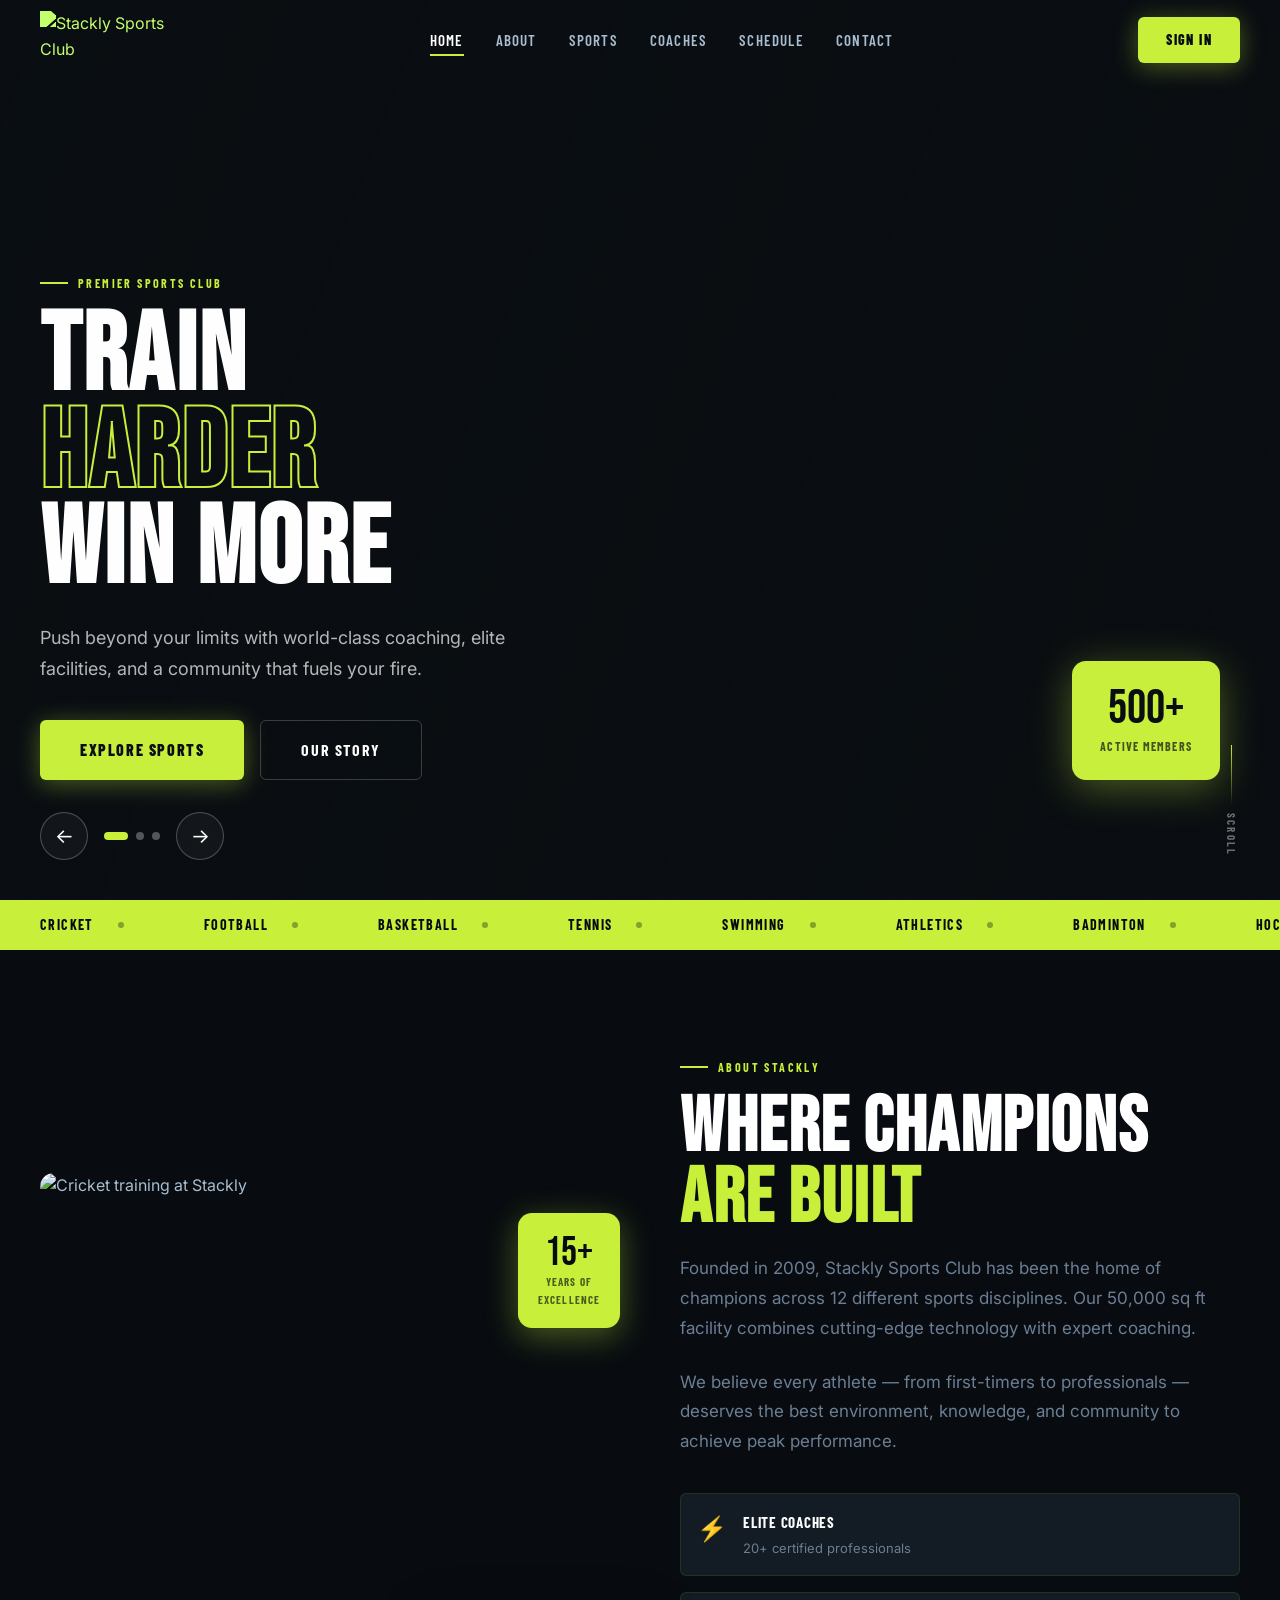
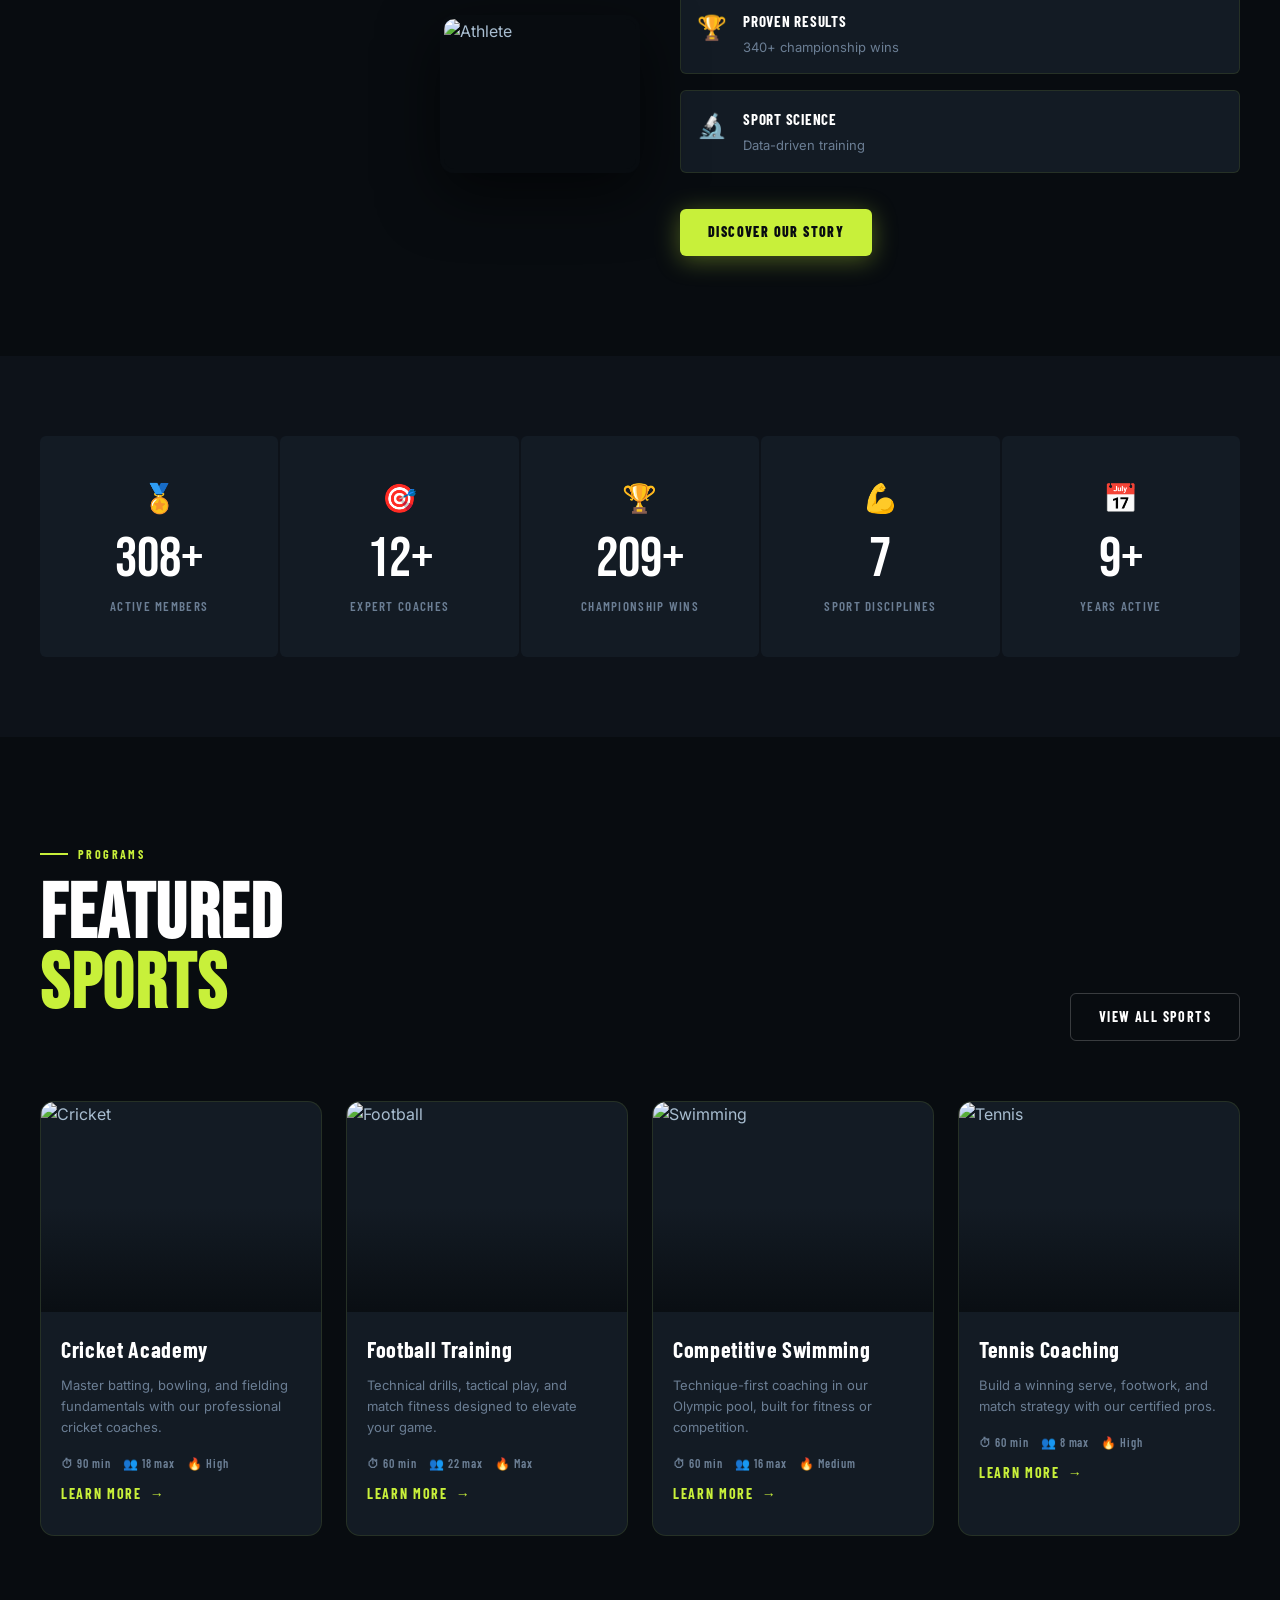
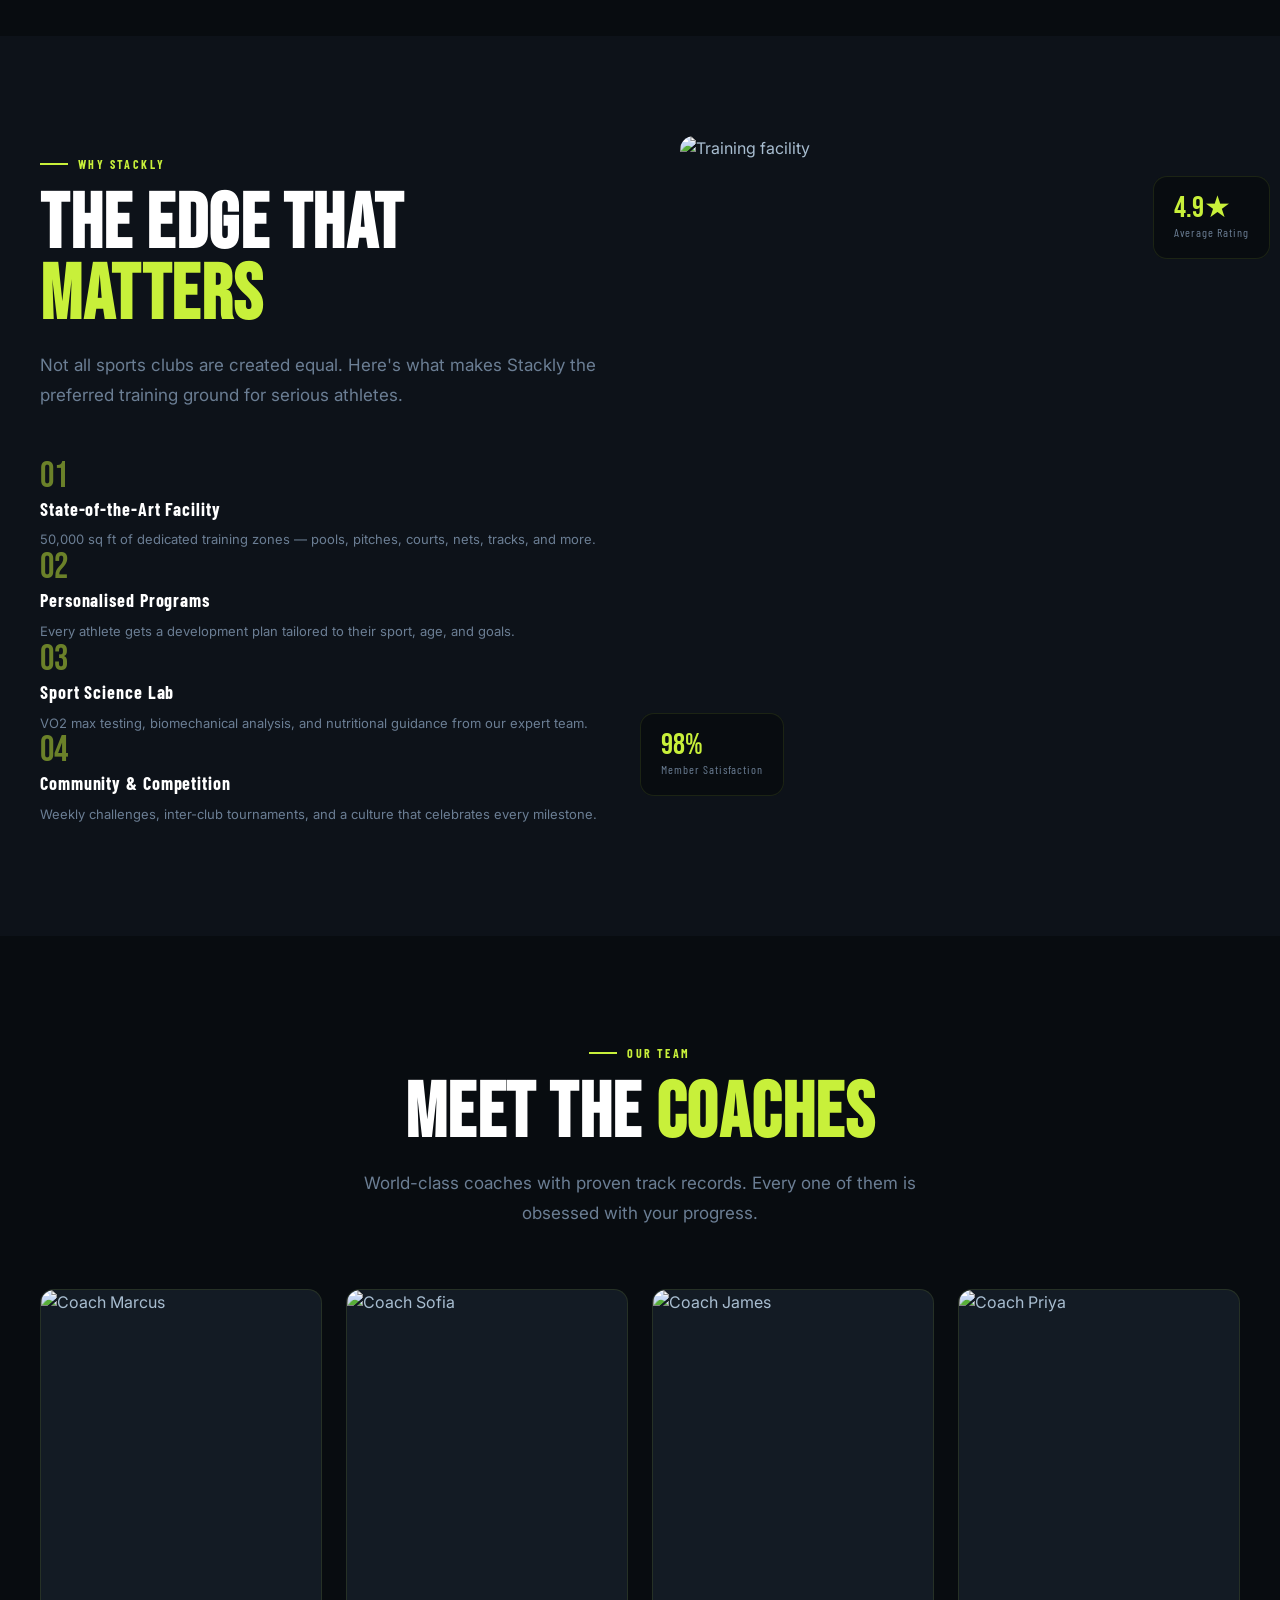
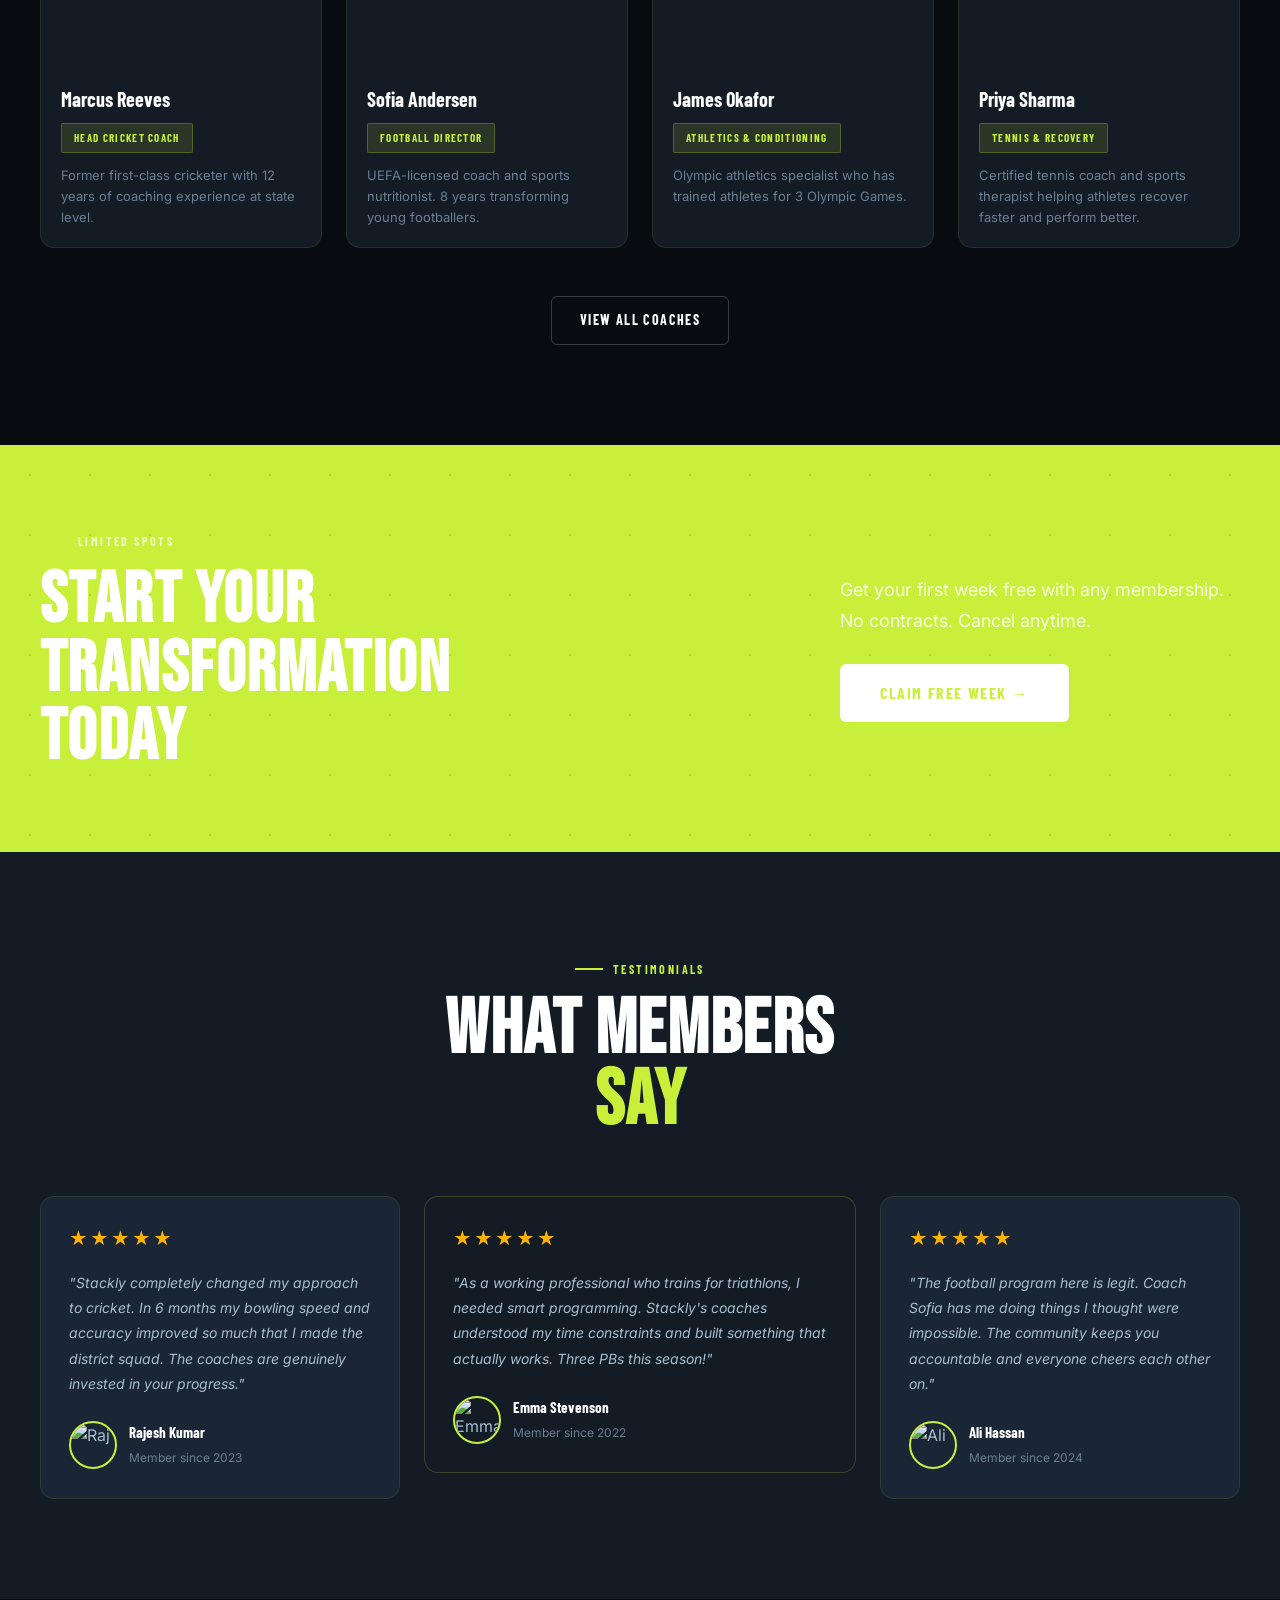
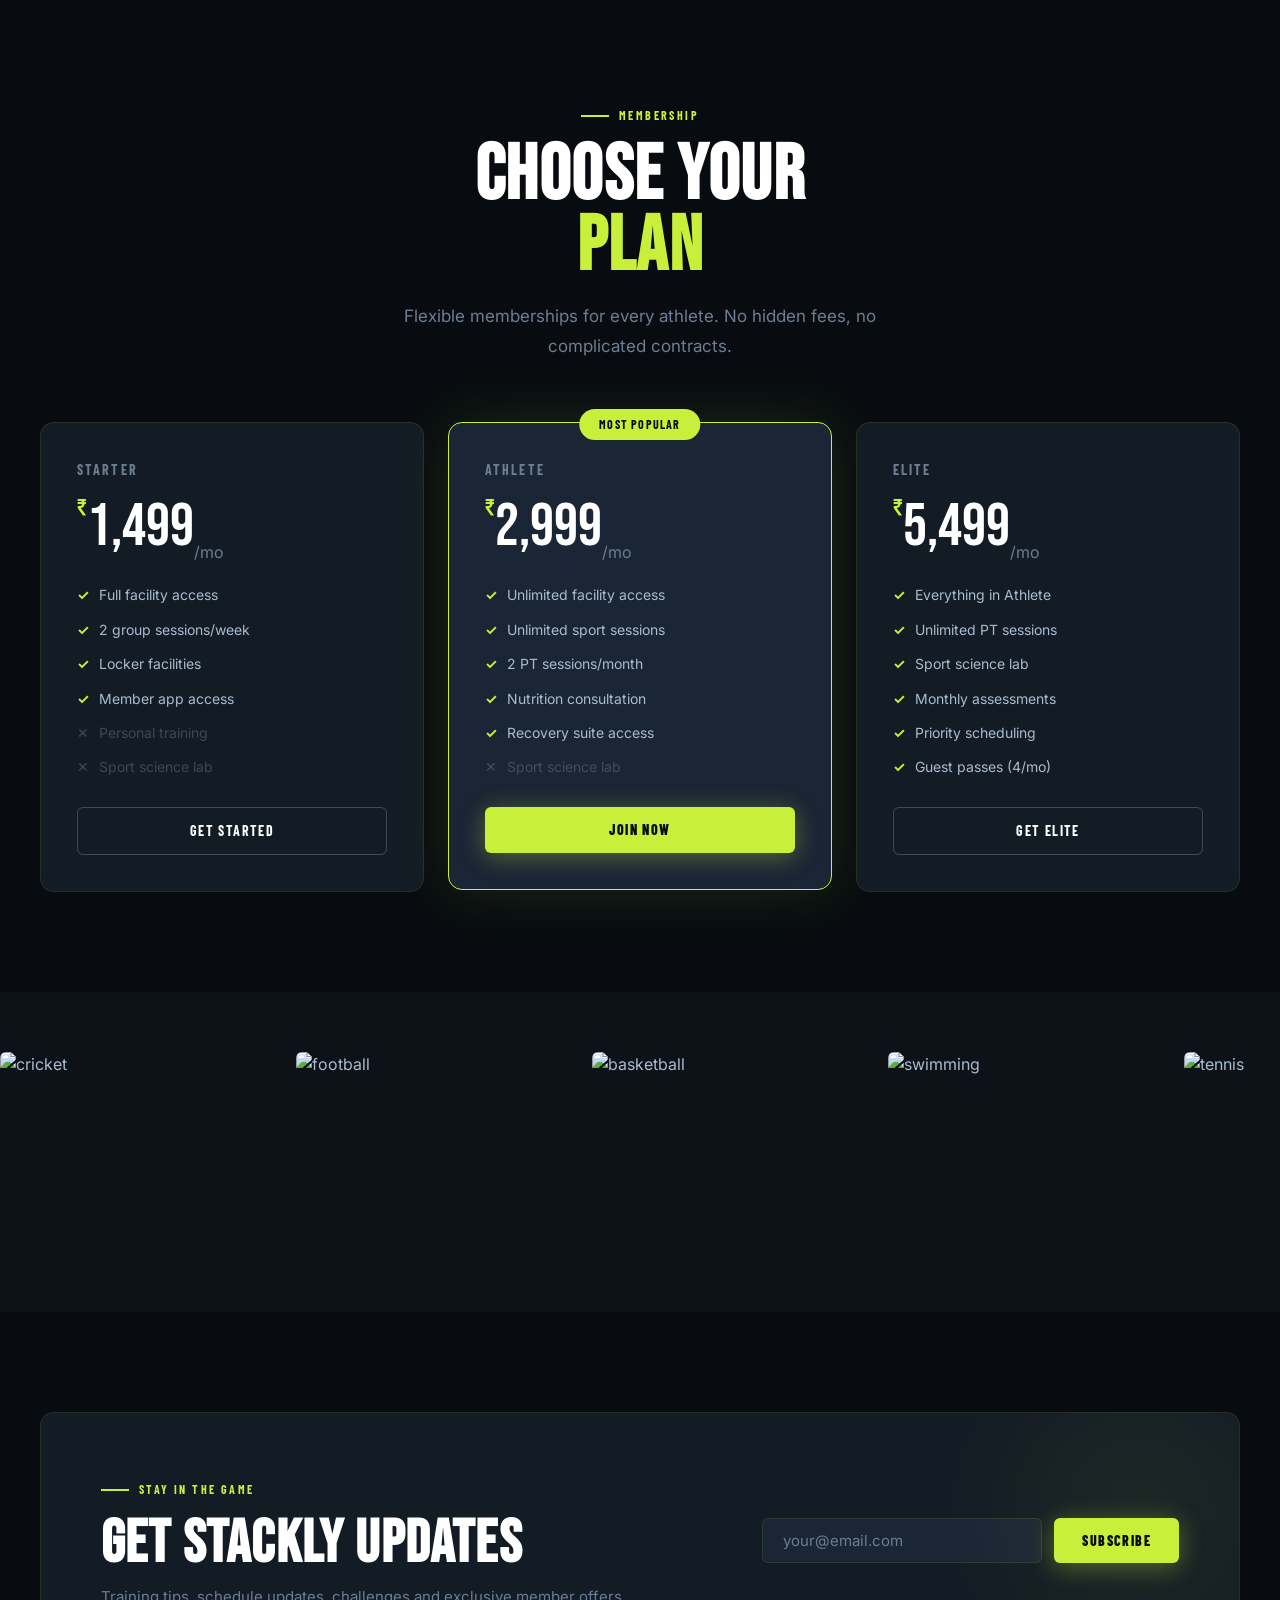
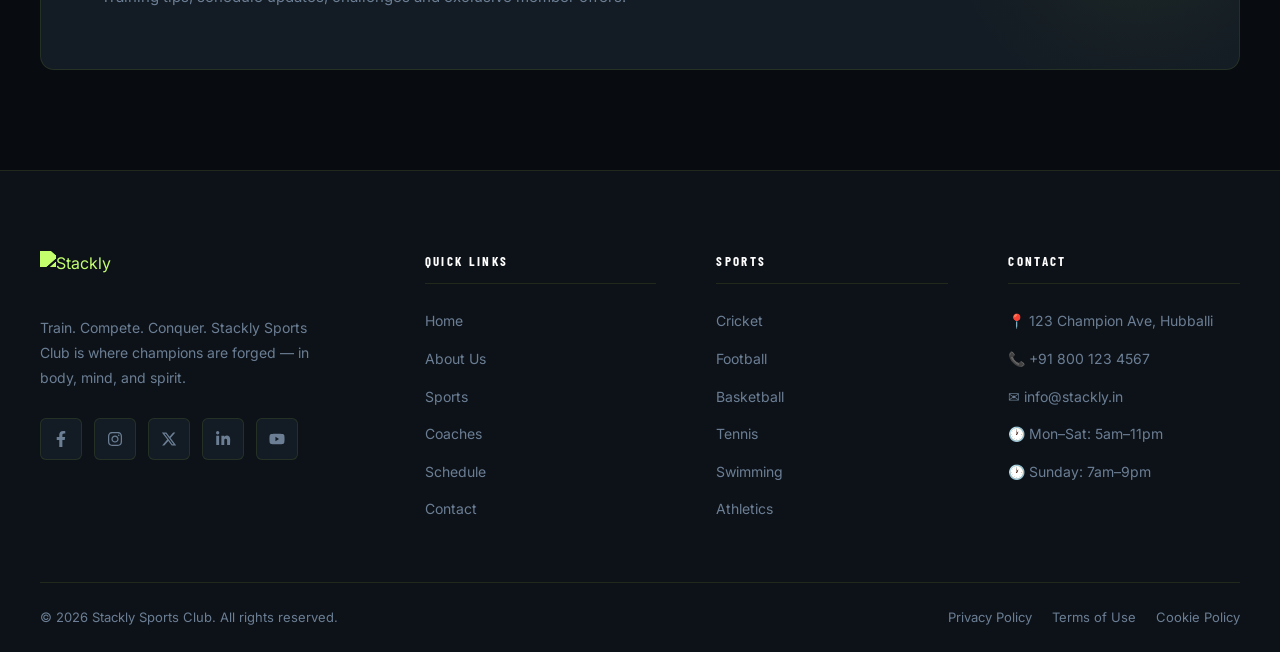
==== commit 4795b8c7: "update" ====
--- a/index.html
+++ b/index.html
@@ -7,26 +7,12 @@
 <meta name="theme-color" content="#080C10">
 <link rel="icon" href="https://wsrv.nl/?url=https://snabsolutions.in/wp-content/uploads/2026/02/stackly-snab-solutions.png&w=32&h=32&output=webp&fit=cover" type="image/webp">
 <title>Stackly Sports Club — Train. Compete. Conquer.</title>
+<link rel="icon" href="data:image/svg+xml,<svg xmlns='http://www.w3.org/2000/svg' viewBox='0 0 100 100'><rect width='100' height='100' rx='12' fill='%2300c853'/><text y='.9em' font-size='72' x='50%25' dominant-baseline='auto' text-anchor='middle' font-family='Arial Black,sans-serif' fill='white'>S</text></svg>">
+<link rel="preconnect" href="https://wsrv.nl">
+<link rel="preconnect" href="https://cdnjs.cloudflare.com">
 <link rel="stylesheet" href="style.css">
 <link rel="stylesheet" href="home.css">
-<style>
-/* Font Awesome 6.7.2 - Self-hosted, zero CDN */
-/*!
- * Font Awesome Free 7.2.0 by @fontawesome - https://fontawesome.com
- * License - https://fontawesome.com/license/free (Icons: CC BY 4.0, Fonts: SIL OFL 1.1, Code: MIT License)
- * Copyright 2026 Fonticons, Inc.
- */
-.fa,.fa-brands,.fa-classic,.fa-regular,.fa-solid,.fab,.far,.fas{--_fa-family:var(--fa-family,var(--fa-style-family,"Font Awesome 7 Free"));-webkit-font-smoothing:antialiased;-moz-osx-font-smoothing:grayscale;display:var(--fa-display,inline-block);font-family:var(--_fa-family);font-feature-settings:normal;font-style:normal;font-synthesis:none;font-variant:normal;font-weight:var(--fa-style,900);line-height:1;text-align:center;text-rendering:auto;width:var(--fa-width,1.25em)}:is(.fas,.far,.fab,.fa-solid,.fa-regular,.fa-brands,.fa-classic,.fa):before{content:var(--fa)/""}@supports not (content:""/""){:is(.fas,.far,.fab,.fa-solid,.fa-regular,.fa-brands,.fa-classic,.fa):before{content:var(--fa)}}.fa-1x{font-size:1em}.fa-2x{font-size:2em}.fa-3x{font-size:3em}.fa-4x{font-size:4em}.fa-5x{font-size:5em}.fa-6x{font-size:6em}.fa-7x{font-size:7em}.fa-8x{font-size:8em}.fa-9x{font-size:9em}.fa-10x{font-size:10em}.fa-2xs{font-size:.625em;line-height:.1em;vertical-align:.225em}.fa-xs{font-size:.75em;line-height:.08333em;vertical-align:.125em}.fa-sm{font-size:.875em;line-height:.07143em;vertical-align:.05357em}.fa-lg{font-size:1.25em;line-height:.05em;vertical-align:-.075em}.fa-xl{font-size:1.5em;line-height:.04167em;vertical-align:-.125em}.fa-2xl{font-size:2em;line-height:.03125em;vertical-align:-.1875em}.fa-width-auto{--fa-width:auto}.fa-fw,.fa-width-fixed{--fa-width:1.25em}.fa-ul{list-style-type:none;margin-inline-start:var(--fa-li-margin,2.5em);padding-inline-start:0}.fa-ul>li{position:relative}.fa-li{inset-inline-start:calc(var(--fa-li-width, 2em)*-1);position:absolute;text-align:center;width:var(--fa-li-width,2em);line-height:inherit}.fa-border{border-radius:var(--fa-border-radius,.1em);border:var(--fa-border-width,.0625em) var(--fa-border-style,solid) var(--fa-border-color,#eee);box-sizing:var(--fa-border-box-sizing,content-box);padding:var(--fa-border-padding,.1875em .25em)}.fa-pull-left,.fa-pull-start{float:inline-start;margin-inline-end:var(--fa-pull-margin,.3em)}.fa-pull-end,.fa-pull-right{float:inline-end;margin-inline-start:var(--fa-pull-margin,.3em)}.fa-beat{animation-name:fa-beat;animation-delay:var(--fa-animation-delay,0s);animation-direction:var(--fa-animation-direction,normal);animation-duration:var(--fa-animation-duration,1s);animation-iteration-count:var(--fa-animation-iteration-count,infinite);animation-timing-function:var(--fa-animation-timing,ease-in-out)}.fa-bounce{animation-name:fa-bounce;animation-delay:var(--fa-animation-delay,0s);animation-direction:var(--fa-animation-direction,normal);animation-duration:var(--fa-animation-duration,1s);animation-iteration-count:var(--fa-animation-iteration-count,infinite);animation-timing-function:var(--fa-animation-timing,cubic-bezier(.28,.84,.42,1))}.fa-fade{animation-name:fa-fade;animation-iteration-count:var(--fa-animation-iteration-count,infinite);animation-timing-function:var(--fa-animation-timing,cubic-bezier(.4,0,.6,1))}.fa-beat-fade,.fa-fade{animation-delay:var(--fa-animation-delay,0s);animation-direction:var(--fa-animation-direction,normal);animation-duration:var(--fa-animation-duration,1s)}.fa-beat-fade{animation-name:fa-beat-fade;animation-iteration-count:var(--fa-animation-iteration-count,infinite);animation-timing-function:var(--fa-animation-timing,cubic-bezier(.4,0,.6,1))}.fa-flip{animation-name:fa-flip;animation-delay:var(--fa-animation-delay,0s);animation-direction:var(--fa-animation-direction,normal);animation-duration:var(--fa-animation-duration,1s);animation-iteration-count:var(--fa-animation-iteration-count,infinite);animation-timing-function:var(--fa-animation-timing,ease-in-out)}.fa-shake{animation-name:fa-shake;animation-duration:var(--fa-animation-duration,1s);animation-iteration-count:var(--fa-animation-iteration-count,infinite);animation-timing-function:var(--fa-animation-timing,linear)}.fa-shake,.fa-spin{animation-delay:var(--fa-animation-delay,0s);animation-direction:var(--fa-animation-direction,normal)}.fa-spin{animation-name:fa-spin;animation-duration:var(--fa-animation-duration,2s);animation-iteration-count:var(--fa-animation-iteration-count,infinite);animation-timing-function:var(--fa-animation-timing,linear)}.fa-spin-reverse{--fa-animation-direction:reverse}.fa-pulse,.fa-spin-pulse{animation-name:fa-spin;animation-direction:var(--fa-animation-direction,normal);animation-duration:var(--fa-animation-duration,1s);animation-iteration-count:var(--fa-animation-iteration-count,infinite);animation-timing-function:var(--fa-animation-timing,steps(8))}@media (prefers-reduced-motion:reduce){.fa-beat,.fa-beat-fade,.fa-bounce,.fa-fade,.fa-flip,.fa-pulse,.fa-shake,.fa-spin,.fa-spin-pulse{animation:none!important;transition:none!important}}@keyframes fa-beat{0%,90%{transform:scale(1)}45%{transform:scale(var(--fa-beat-scale,1.25))}}@keyframes fa-bounce{0%{transform:scale(1) translateY(0)}10%{transform:scale(var(--fa-bounce-start-scale-x,1.1),var(--fa-bounce-start-scale-y,.9)) translateY(0)}30%{transform:scale(var(--fa-bounce-jump-scale-x,.9),var(--fa-bounce-jump-scale-y,1.1)) translateY(var(--fa-bounce-height,-.5em))}50%{transform:scale(var(--fa-bounce-land-scale-x,1.05),var(--fa-bounce-land-scale-y,.95)) translateY(0)}57%{transform:scale(1) translateY(var(--fa-bounce-rebound,-.125em))}64%{transform:scale(1) translateY(0)}to{transform:scale(1) translateY(0)}}@keyframes fa-fade{50%{opacity:var(--fa-fade-opacity,.4)}}@keyframes fa-beat-fade{0%,to{opacity:var(--fa-beat-fade-opacity,.4);transform:scale(1)}50%{opacity:1;transform:scale(var(--fa-beat-fade-scale,1.125))}}@keyframes fa-flip{50%{transform:rotate3d(var(--fa-flip-x,0),var(--fa-flip-y,1),var(--fa-flip-z,0),var(--fa-flip-angle,-180deg))}}@keyframes fa-shake{0%{transform:rotate(-15deg)}4%{transform:rotate(15deg)}8%,24%{transform:rotate(-18deg)}12%,28%{transform:rotate(18deg)}16%{transform:rotate(-22deg)}20%{transform:rotate(22deg)}32%{transform:rotate(-12deg)}36%{transform:rotate(12deg)}40%,to{transform:rotate(0deg)}}@keyframes fa-spin{0%{transform:rotate(0deg)}to{transform:rotate(1turn)}}.fa-rotate-90{transform:rotate(90deg)}.fa-rotate-180{transform:rotate(180deg)}.fa-rotate-270{transform:rotate(270deg)}.fa-flip-horizontal{transform:scaleX(-1)}.fa-flip-vertical{transform:scaleY(-1)}.fa-flip-both,.fa-flip-horizontal.fa-flip-vertical{transform:scale(-1)}.fa-rotate-by{transform:rotate(var(--fa-rotate-angle,0))}.fa-stack{display:inline-block;height:2em;line-height:2em;position:relative;vertical-align:middle;width:2.5em}.fa-stack-1x,.fa-stack-2x{--fa-width:100%;inset:0;position:absolute;text-align:center;width:var(--fa-width);z-index:var(--fa-stack-z-index,auto)}.fa-stack-1x{line-height:inherit}.fa-stack-2x{font-size:2em}.fa-inverse{color:var(--fa-inverse,#fff)}
-
-.fa-0{--fa:"\30 "}.fa-1{--fa:"\31 "}.fa-2{--fa:"\32 "}.fa-3{--fa:"\33 "}.fa-4{--fa:"\34 "}.fa-5{--fa:"\35 "}.fa-6{--fa:"\36 "}.fa-7{--fa:"\37 "}.fa-8{--fa:"\38 "}.fa-9{--fa:"\39 "}.fa-exclamation{--fa:"\!"}.fa-hashtag{--fa:"\#"}.fa-dollar,.fa-dollar-sign,.fa-usd{--fa:"\$"}.fa-percent,.fa-percentage{--fa:"\%"}.fa-asterisk{--fa:"\*"}.fa-add,.fa-plus{--fa:"\+"}.fa-less-than{--fa:"\<"}.fa-equals{--fa:"\="}.fa-greater-than{--fa:"\>"}.fa-question{--fa:"\?"}.fa-at{--fa:"\@"}.fa-a{--fa:"A"}.fa-b{--fa:"B"}.fa-c{--fa:"C"}.fa-d{--fa:"D"}.fa-e{--fa:"E"}.fa-f{--fa:"F"}.fa-g{--fa:"G"}.fa-h{--fa:"H"}.fa-i{--fa:"I"}.fa-j{--fa:"J"}.fa-k{--fa:"K"}.fa-l{--fa:"L"}.fa-m{--fa:"M"}.fa-n{--fa:"N"}.fa-o{--fa:"O"}.fa-p{--fa:"P"}.fa-q{--fa:"Q"}.fa-r{--fa:"R"}.fa-s{--fa:"S"}.fa-t{--fa:"T"}.fa-u{--fa:"U"}.fa-v{--fa:"V"}.fa-w{--fa:"W"}.fa-x{--fa:"X"}.fa-y{--fa:"Y"}.fa-z{--fa:"Z"}.fa-faucet{--fa:"\e005"}.fa-faucet-drip{--fa:"\e006"}.fa-house-chimney-window{--fa:"\e00d"}.fa-house-signal{--fa:"\e012"}.fa-temperature-arrow-down,.fa-temperature-down{--fa:"\e03f"}.fa-temperature-arrow-up,.fa-temperature-up{--fa:"\e040"}.fa-trailer{--fa:"\e041"}.fa-bacteria{--fa:"\e059"}.fa-bacterium{--fa:"\e05a"}.fa-box-tissue{--fa:"\e05b"}.fa-hand-holding-medical{--fa:"\e05c"}.fa-hand-sparkles{--fa:"\e05d"}.fa-hands-bubbles,.fa-hands-wash{--fa:"\e05e"}.fa-handshake-alt-slash,.fa-handshake-simple-slash,.fa-handshake-slash{--fa:"\e060"}.fa-head-side-cough{--fa:"\e061"}.fa-head-side-cough-slash{--fa:"\e062"}.fa-head-side-mask{--fa:"\e063"}.fa-head-side-virus{--fa:"\e064"}.fa-house-chimney-user{--fa:"\e065"}.fa-house-laptop,.fa-laptop-house{--fa:"\e066"}.fa-lungs-virus{--fa:"\e067"}.fa-people-arrows,.fa-people-arrows-left-right{--fa:"\e068"}.fa-plane-slash{--fa:"\e069"}.fa-pump-medical{--fa:"\e06a"}.fa-pump-soap{--fa:"\e06b"}.fa-shield-virus{--fa:"\e06c"}.fa-sink{--fa:"\e06d"}.fa-soap{--fa:"\e06e"}.fa-stopwatch-20{--fa:"\e06f"}.fa-shop-slash,.fa-store-alt-slash{--fa:"\e070"}.fa-store-slash{--fa:"\e071"}.fa-toilet-paper-slash{--fa:"\e072"}.fa-users-slash{--fa:"\e073"}.fa-virus{--fa:"\e074"}.fa-virus-slash{--fa:"\e075"}.fa-viruses{--fa:"\e076"}.fa-vest{--fa:"\e085"}.fa-vest-patches{--fa:"\e086"}.fa-arrow-trend-down{--fa:"\e097"}.fa-arrow-trend-up{--fa:"\e098"}.fa-arrow-up-from-bracket{--fa:"\e09a"}.fa-austral-sign{--fa:"\e0a9"}.fa-baht-sign{--fa:"\e0ac"}.fa-bitcoin-sign{--fa:"\e0b4"}.fa-bolt-lightning{--fa:"\e0b7"}.fa-book-bookmark{--fa:"\e0bb"}.fa-camera-rotate{--fa:"\e0d8"}.fa-cedi-sign{--fa:"\e0df"}.fa-chart-column{--fa:"\e0e3"}.fa-chart-gantt{--fa:"\e0e4"}.fa-clapperboard{--fa:"\e131"}.fa-closed-captioning-slash{--fa:"\e135"}.fa-clover{--fa:"\e139"}.fa-code-compare{--fa:"\e13a"}.fa-code-fork{--fa:"\e13b"}.fa-code-pull-request{--fa:"\e13c"}.fa-colon-sign{--fa:"\e140"}.fa-cruzeiro-sign{--fa:"\e152"}.fa-display{--fa:"\e163"}.fa-dong-sign{--fa:"\e169"}.fa-elevator{--fa:"\e16d"}.fa-filter-circle-xmark{--fa:"\e17b"}.fa-florin-sign{--fa:"\e184"}.fa-folder-closed{--fa:"\e185"}.fa-franc-sign{--fa:"\e18f"}.fa-guarani-sign{--fa:"\e19a"}.fa-gun{--fa:"\e19b"}.fa-hands-clapping{--fa:"\e1a8"}.fa-home-user,.fa-house-user{--fa:"\e1b0"}.fa-indian-rupee,.fa-indian-rupee-sign,.fa-inr{--fa:"\e1bc"}.fa-kip-sign{--fa:"\e1c4"}.fa-lari-sign{--fa:"\e1c8"}.fa-litecoin-sign{--fa:"\e1d3"}.fa-manat-sign{--fa:"\e1d5"}.fa-mask-face{--fa:"\e1d7"}.fa-mill-sign{--fa:"\e1ed"}.fa-money-bills{--fa:"\e1f3"}.fa-naira-sign{--fa:"\e1f6"}.fa-notdef{--fa:"\e1fe"}.fa-panorama{--fa:"\e209"}.fa-peseta-sign{--fa:"\e221"}.fa-peso-sign{--fa:"\e222"}.fa-plane-up{--fa:"\e22d"}.fa-rupiah-sign{--fa:"\e23d"}.fa-stairs{--fa:"\e289"}.fa-timeline{--fa:"\e29c"}.fa-truck-front{--fa:"\e2b7"}.fa-try,.fa-turkish-lira,.fa-turkish-lira-sign{--fa:"\e2bb"}.fa-vault{--fa:"\e2c5"}.fa-magic-wand-sparkles,.fa-wand-magic-sparkles{--fa:"\e2ca"}.fa-wheat-alt,.fa-wheat-awn{--fa:"\e2cd"}.fa-wheelchair-alt,.fa-wheelchair-move{--fa:"\e2ce"}.fa-bangladeshi-taka-sign{--fa:"\e2e6"}.fa-bowl-rice{--fa:"\e2eb"}.fa-person-pregnant{--fa:"\e31e"}.fa-home-lg,.fa-house-chimney{--fa:"\e3af"}.fa-house-crack{--fa:"\e3b1"}.fa-house-medical{--fa:"\e3b2"}.fa-cent-sign{--fa:"\e3f5"}.fa-plus-minus{--fa:"\e43c"}.fa-sailboat{--fa:"\e445"}.fa-section{--fa:"\e447"}.fa-shrimp{--fa:"\e448"}.fa-brazilian-real-sign{--fa:"\e46c"}.fa-chart-simple{--fa:"\e473"}.fa-diagram-next{--fa:"\e476"}.fa-diagram-predecessor{--fa:"\e477"}.fa-diagram-successor{--fa:"\e47a"}.fa-earth-oceania,.fa-globe-oceania{--fa:"\e47b"}.fa-bug-slash{--fa:"\e490"}.fa-file-circle-plus{--fa:"\e494"}.fa-shop-lock{--fa:"\e4a5"}.fa-virus-covid{--fa:"\e4a8"}.fa-virus-covid-slash{--fa:"\e4a9"}.fa-anchor-circle-check{--fa:"\e4aa"}.fa-anchor-circle-exclamation{--fa:"\e4ab"}.fa-anchor-circle-xmark{--fa:"\e4ac"}.fa-anchor-lock{--fa:"\e4ad"}.fa-arrow-down-up-across-line{--fa:"\e4af"}.fa-arrow-down-up-lock{--fa:"\e4b0"}.fa-arrow-right-to-city{--fa:"\e4b3"}.fa-arrow-up-from-ground-water{--fa:"\e4b5"}.fa-arrow-up-from-water-pump{--fa:"\e4b6"}.fa-arrow-up-right-dots{--fa:"\e4b7"}.fa-arrows-down-to-line{--fa:"\e4b8"}.fa-arrows-down-to-people{--fa:"\e4b9"}.fa-arrows-left-right-to-line{--fa:"\e4ba"}.fa-arrows-spin{--fa:"\e4bb"}.fa-arrows-split-up-and-left{--fa:"\e4bc"}.fa-arrows-to-circle{--fa:"\e4bd"}.fa-arrows-to-dot{--fa:"\e4be"}.fa-arrows-to-eye{--fa:"\e4bf"}.fa-arrows-turn-right{--fa:"\e4c0"}.fa-arrows-turn-to-dots{--fa:"\e4c1"}.fa-arrows-up-to-line{--fa:"\e4c2"}.fa-bore-hole{--fa:"\e4c3"}.fa-bottle-droplet{--fa:"\e4c4"}.fa-bottle-water{--fa:"\e4c5"}.fa-bowl-food{--fa:"\e4c6"}.fa-boxes-packing{--fa:"\e4c7"}.fa-bridge{--fa:"\e4c8"}.fa-bridge-circle-check{--fa:"\e4c9"}.fa-bridge-circle-exclamation{--fa:"\e4ca"}.fa-bridge-circle-xmark{--fa:"\e4cb"}.fa-bridge-lock{--fa:"\e4cc"}.fa-bridge-water{--fa:"\e4ce"}.fa-bucket{--fa:"\e4cf"}.fa-bugs{--fa:"\e4d0"}.fa-building-circle-arrow-right{--fa:"\e4d1"}.fa-building-circle-check{--fa:"\e4d2"}.fa-building-circle-exclamation{--fa:"\e4d3"}.fa-building-circle-xmark{--fa:"\e4d4"}.fa-building-flag{--fa:"\e4d5"}.fa-building-lock{--fa:"\e4d6"}.fa-building-ngo{--fa:"\e4d7"}.fa-building-shield{--fa:"\e4d8"}.fa-building-un{--fa:"\e4d9"}.fa-building-user{--fa:"\e4da"}.fa-building-wheat{--fa:"\e4db"}.fa-burst{--fa:"\e4dc"}.fa-car-on{--fa:"\e4dd"}.fa-car-tunnel{--fa:"\e4de"}.fa-child-combatant,.fa-child-rifle{--fa:"\e4e0"}.fa-children{--fa:"\e4e1"}.fa-circle-nodes{--fa:"\e4e2"}.fa-clipboard-question{--fa:"\e4e3"}.fa-cloud-showers-water{--fa:"\e4e4"}.fa-computer{--fa:"\e4e5"}.fa-cubes-stacked{--fa:"\e4e6"}.fa-envelope-circle-check{--fa:"\e4e8"}.fa-explosion{--fa:"\e4e9"}.fa-ferry{--fa:"\e4ea"}.fa-file-circle-exclamation{--fa:"\e4eb"}.fa-file-circle-minus{--fa:"\e4ed"}.fa-file-circle-question{--fa:"\e4ef"}.fa-file-shield{--fa:"\e4f0"}.fa-fire-burner{--fa:"\e4f1"}.fa-fish-fins{--fa:"\e4f2"}.fa-flask-vial{--fa:"\e4f3"}.fa-glass-water{--fa:"\e4f4"}.fa-glass-water-droplet{--fa:"\e4f5"}.fa-group-arrows-rotate{--fa:"\e4f6"}.fa-hand-holding-hand{--fa:"\e4f7"}.fa-handcuffs{--fa:"\e4f8"}.fa-hands-bound{--fa:"\e4f9"}.fa-hands-holding-child{--fa:"\e4fa"}.fa-hands-holding-circle{--fa:"\e4fb"}.fa-heart-circle-bolt{--fa:"\e4fc"}.fa-heart-circle-check{--fa:"\e4fd"}.fa-heart-circle-exclamation{--fa:"\e4fe"}.fa-heart-circle-minus{--fa:"\e4ff"}.fa-heart-circle-plus{--fa:"\e500"}.fa-heart-circle-xmark{--fa:"\e501"}.fa-helicopter-symbol{--fa:"\e502"}.fa-helmet-un{--fa:"\e503"}.fa-hill-avalanche{--fa:"\e507"}.fa-hill-rockslide{--fa:"\e508"}.fa-house-circle-check{--fa:"\e509"}.fa-house-circle-exclamation{--fa:"\e50a"}.fa-house-circle-xmark{--fa:"\e50b"}.fa-house-fire{--fa:"\e50c"}.fa-house-flag{--fa:"\e50d"}.fa-house-flood-water{--fa:"\e50e"}.fa-house-flood-water-circle-arrow-right{--fa:"\e50f"}.fa-house-lock{--fa:"\e510"}.fa-house-medical-circle-check{--fa:"\e511"}.fa-house-medical-circle-exclamation{--fa:"\e512"}.fa-house-medical-circle-xmark{--fa:"\e513"}.fa-house-medical-flag{--fa:"\e514"}.fa-house-tsunami{--fa:"\e515"}.fa-jar{--fa:"\e516"}.fa-jar-wheat{--fa:"\e517"}.fa-jet-fighter-up{--fa:"\e518"}.fa-jug-detergent{--fa:"\e519"}.fa-kitchen-set{--fa:"\e51a"}.fa-land-mine-on{--fa:"\e51b"}.fa-landmark-flag{--fa:"\e51c"}.fa-laptop-file{--fa:"\e51d"}.fa-lines-leaning{--fa:"\e51e"}.fa-location-pin-lock{--fa:"\e51f"}.fa-locust{--fa:"\e520"}.fa-magnifying-glass-arrow-right{--fa:"\e521"}.fa-magnifying-glass-chart{--fa:"\e522"}.fa-mars-and-venus-burst{--fa:"\e523"}.fa-mask-ventilator{--fa:"\e524"}.fa-mattress-pillow{--fa:"\e525"}.fa-mobile-retro{--fa:"\e527"}.fa-money-bill-transfer{--fa:"\e528"}.fa-money-bill-trend-up{--fa:"\e529"}.fa-money-bill-wheat{--fa:"\e52a"}.fa-mosquito{--fa:"\e52b"}.fa-mosquito-net{--fa:"\e52c"}.fa-mound{--fa:"\e52d"}.fa-mountain-city{--fa:"\e52e"}.fa-mountain-sun{--fa:"\e52f"}.fa-oil-well{--fa:"\e532"}.fa-people-group{--fa:"\e533"}.fa-people-line{--fa:"\e534"}.fa-people-pulling{--fa:"\e535"}.fa-people-robbery{--fa:"\e536"}.fa-people-roof{--fa:"\e537"}.fa-person-arrow-down-to-line{--fa:"\e538"}.fa-person-arrow-up-from-line{--fa:"\e539"}.fa-person-breastfeeding{--fa:"\e53a"}.fa-person-burst{--fa:"\e53b"}.fa-person-cane{--fa:"\e53c"}.fa-person-chalkboard{--fa:"\e53d"}.fa-person-circle-check{--fa:"\e53e"}.fa-person-circle-exclamation{--fa:"\e53f"}.fa-person-circle-minus{--fa:"\e540"}.fa-person-circle-plus{--fa:"\e541"}.fa-person-circle-question{--fa:"\e542"}.fa-person-circle-xmark{--fa:"\e543"}.fa-person-dress-burst{--fa:"\e544"}.fa-person-drowning{--fa:"\e545"}.fa-person-falling{--fa:"\e546"}.fa-person-falling-burst{--fa:"\e547"}.fa-person-half-dress{--fa:"\e548"}.fa-person-harassing{--fa:"\e549"}.fa-person-military-pointing{--fa:"\e54a"}.fa-person-military-rifle{--fa:"\e54b"}.fa-person-military-to-person{--fa:"\e54c"}.fa-person-rays{--fa:"\e54d"}.fa-person-rifle{--fa:"\e54e"}.fa-person-shelter{--fa:"\e54f"}.fa-person-walking-arrow-loop-left{--fa:"\e551"}.fa-person-walking-arrow-right{--fa:"\e552"}.fa-person-walking-dashed-line-arrow-right{--fa:"\e553"}.fa-person-walking-luggage{--fa:"\e554"}.fa-plane-circle-check{--fa:"\e555"}.fa-plane-circle-exclamation{--fa:"\e556"}.fa-plane-circle-xmark{--fa:"\e557"}.fa-plane-lock{--fa:"\e558"}.fa-plate-wheat{--fa:"\e55a"}.fa-plug-circle-bolt{--fa:"\e55b"}.fa-plug-circle-check{--fa:"\e55c"}.fa-plug-circle-exclamation{--fa:"\e55d"}.fa-plug-circle-minus{--fa:"\e55e"}.fa-plug-circle-plus{--fa:"\e55f"}.fa-plug-circle-xmark{--fa:"\e560"}.fa-ranking-star{--fa:"\e561"}.fa-road-barrier{--fa:"\e562"}.fa-road-bridge{--fa:"\e563"}.fa-road-circle-check{--fa:"\e564"}.fa-road-circle-exclamation{--fa:"\e565"}.fa-road-circle-xmark{--fa:"\e566"}.fa-road-lock{--fa:"\e567"}.fa-road-spikes{--fa:"\e568"}.fa-rug{--fa:"\e569"}.fa-sack-xmark{--fa:"\e56a"}.fa-school-circle-check{--fa:"\e56b"}.fa-school-circle-exclamation{--fa:"\e56c"}.fa-school-circle-xmark{--fa:"\e56d"}.fa-school-flag{--fa:"\e56e"}.fa-school-lock{--fa:"\e56f"}.fa-sheet-plastic{--fa:"\e571"}.fa-shield-cat{--fa:"\e572"}.fa-shield-dog{--fa:"\e573"}.fa-shield-heart{--fa:"\e574"}.fa-square-nfi{--fa:"\e576"}.fa-square-person-confined{--fa:"\e577"}.fa-square-virus{--fa:"\e578"}.fa-rod-asclepius,.fa-rod-snake,.fa-staff-aesculapius,.fa-staff-snake{--fa:"\e579"}.fa-sun-plant-wilt{--fa:"\e57a"}.fa-tarp{--fa:"\e57b"}.fa-tarp-droplet{--fa:"\e57c"}.fa-tent{--fa:"\e57d"}.fa-tent-arrow-down-to-line{--fa:"\e57e"}.fa-tent-arrow-left-right{--fa:"\e57f"}.fa-tent-arrow-turn-left{--fa:"\e580"}.fa-tent-arrows-down{--fa:"\e581"}.fa-tents{--fa:"\e582"}.fa-toilet-portable{--fa:"\e583"}.fa-toilets-portable{--fa:"\e584"}.fa-tower-cell{--fa:"\e585"}.fa-tower-observation{--fa:"\e586"}.fa-tree-city{--fa:"\e587"}.fa-trowel{--fa:"\e589"}.fa-trowel-bricks{--fa:"\e58a"}.fa-truck-arrow-right{--fa:"\e58b"}.fa-truck-droplet{--fa:"\e58c"}.fa-truck-field{--fa:"\e58d"}.fa-truck-field-un{--fa:"\e58e"}.fa-truck-plane{--fa:"\e58f"}.fa-users-between-lines{--fa:"\e591"}.fa-users-line{--fa:"\e592"}.fa-users-rays{--fa:"\e593"}.fa-users-rectangle{--fa:"\e594"}.fa-users-viewfinder{--fa:"\e595"}.fa-vial-circle-check{--fa:"\e596"}.fa-vial-virus{--fa:"\e597"}.fa-wheat-awn-circle-exclamation{--fa:"\e598"}.fa-worm{--fa:"\e599"}.fa-xmarks-lines{--fa:"\e59a"}.fa-child-dress{--fa:"\e59c"}.fa-child-reaching{--fa:"\e59d"}.fa-file-circle-check{--fa:"\e5a0"}.fa-file-circle-xmark{--fa:"\e5a1"}.fa-person-through-window{--fa:"\e5a9"}.fa-plant-wilt{--fa:"\e5aa"}.fa-stapler{--fa:"\e5af"}.fa-train-tram{--fa:"\e5b4"}.fa-table-cells-column-lock{--fa:"\e678"}.fa-table-cells-row-lock{--fa:"\e67a"}.fa-web-awesome{--fa:"\e682"}.fa-thumb-tack-slash,.fa-thumbtack-slash{--fa:"\e68f"}.fa-table-cells-row-unlock{--fa:"\e691"}.fa-chart-diagram{--fa:"\e695"}.fa-comment-nodes{--fa:"\e696"}.fa-file-fragment{--fa:"\e697"}.fa-file-half-dashed{--fa:"\e698"}.fa-hexagon-nodes{--fa:"\e699"}.fa-hexagon-nodes-bolt{--fa:"\e69a"}.fa-square-binary{--fa:"\e69b"}.fa-pentagon{--fa:"\e790"}.fa-non-binary{--fa:"\e807"}.fa-spiral{--fa:"\e80a"}.fa-picture-in-picture{--fa:"\e80b"}.fa-mobile-vibrate{--fa:"\e816"}.fa-single-quote-left{--fa:"\e81b"}.fa-single-quote-right{--fa:"\e81c"}.fa-bus-side{--fa:"\e81d"}.fa-heptagon,.fa-septagon{--fa:"\e820"}.fa-aquarius{--fa:"\e845"}.fa-aries{--fa:"\e846"}.fa-cancer{--fa:"\e847"}.fa-capricorn{--fa:"\e848"}.fa-gemini{--fa:"\e849"}.fa-leo{--fa:"\e84a"}.fa-libra{--fa:"\e84b"}.fa-pisces{--fa:"\e84c"}.fa-sagittarius{--fa:"\e84d"}.fa-scorpio{--fa:"\e84e"}.fa-taurus{--fa:"\e84f"}.fa-virgo{--fa:"\e850"}.fa-glass-martini,.fa-martini-glass-empty{--fa:"\f000"}.fa-music{--fa:"\f001"}.fa-magnifying-glass,.fa-search{--fa:"\f002"}.fa-heart{--fa:"\f004"}.fa-star{--fa:"\f005"}.fa-user,.fa-user-alt,.fa-user-large{--fa:"\f007"}.fa-film,.fa-film-alt,.fa-film-simple{--fa:"\f008"}.fa-table-cells-large,.fa-th-large{--fa:"\f009"}.fa-table-cells,.fa-th{--fa:"\f00a"}.fa-table-list,.fa-th-list{--fa:"\f00b"}.fa-check{--fa:"\f00c"}.fa-close,.fa-multiply,.fa-remove,.fa-times,.fa-xmark{--fa:"\f00d"}.fa-magnifying-glass-plus,.fa-search-plus{--fa:"\f00e"}.fa-magnifying-glass-minus,.fa-search-minus{--fa:"\f010"}.fa-power-off{--fa:"\f011"}.fa-signal,.fa-signal-5,.fa-signal-perfect{--fa:"\f012"}.fa-cog,.fa-gear{--fa:"\f013"}.fa-home,.fa-home-alt,.fa-home-lg-alt,.fa-house{--fa:"\f015"}.fa-clock,.fa-clock-four{--fa:"\f017"}.fa-road{--fa:"\f018"}.fa-download{--fa:"\f019"}.fa-inbox{--fa:"\f01c"}.fa-arrow-right-rotate,.fa-arrow-rotate-forward,.fa-arrow-rotate-right,.fa-redo{--fa:"\f01e"}.fa-arrows-rotate,.fa-refresh,.fa-sync{--fa:"\f021"}.fa-list-alt,.fa-rectangle-list{--fa:"\f022"}.fa-lock{--fa:"\f023"}.fa-flag{--fa:"\f024"}.fa-headphones,.fa-headphones-alt,.fa-headphones-simple{--fa:"\f025"}.fa-volume-off{--fa:"\f026"}.fa-volume-down,.fa-volume-low{--fa:"\f027"}.fa-volume-high,.fa-volume-up{--fa:"\f028"}.fa-qrcode{--fa:"\f029"}.fa-barcode{--fa:"\f02a"}.fa-tag{--fa:"\f02b"}.fa-tags{--fa:"\f02c"}.fa-book{--fa:"\f02d"}.fa-bookmark{--fa:"\f02e"}.fa-print{--fa:"\f02f"}.fa-camera,.fa-camera-alt{--fa:"\f030"}.fa-font{--fa:"\f031"}.fa-bold{--fa:"\f032"}.fa-italic{--fa:"\f033"}.fa-text-height{--fa:"\f034"}.fa-text-width{--fa:"\f035"}.fa-align-left{--fa:"\f036"}.fa-align-center{--fa:"\f037"}.fa-align-right{--fa:"\f038"}.fa-align-justify{--fa:"\f039"}.fa-list,.fa-list-squares{--fa:"\f03a"}.fa-dedent,.fa-outdent{--fa:"\f03b"}.fa-indent{--fa:"\f03c"}.fa-video,.fa-video-camera{--fa:"\f03d"}.fa-image{--fa:"\f03e"}.fa-location-pin,.fa-map-marker{--fa:"\f041"}.fa-adjust,.fa-circle-half-stroke{--fa:"\f042"}.fa-droplet,.fa-tint{--fa:"\f043"}.fa-edit,.fa-pen-to-square{--fa:"\f044"}.fa-arrows,.fa-arrows-up-down-left-right{--fa:"\f047"}.fa-backward-step,.fa-step-backward{--fa:"\f048"}.fa-backward-fast,.fa-fast-backward{--fa:"\f049"}.fa-backward{--fa:"\f04a"}.fa-play{--fa:"\f04b"}.fa-pause{--fa:"\f04c"}.fa-stop{--fa:"\f04d"}.fa-forward{--fa:"\f04e"}.fa-fast-forward,.fa-forward-fast{--fa:"\f050"}.fa-forward-step,.fa-step-forward{--fa:"\f051"}.fa-eject{--fa:"\f052"}.fa-chevron-left{--fa:"\f053"}.fa-chevron-right{--fa:"\f054"}.fa-circle-plus,.fa-plus-circle{--fa:"\f055"}.fa-circle-minus,.fa-minus-circle{--fa:"\f056"}.fa-circle-xmark,.fa-times-circle,.fa-xmark-circle{--fa:"\f057"}.fa-check-circle,.fa-circle-check{--fa:"\f058"}.fa-circle-question,.fa-question-circle{--fa:"\f059"}.fa-circle-info,.fa-info-circle{--fa:"\f05a"}.fa-crosshairs{--fa:"\f05b"}.fa-ban,.fa-cancel{--fa:"\f05e"}.fa-arrow-left{--fa:"\f060"}.fa-arrow-right{--fa:"\f061"}.fa-arrow-up{--fa:"\f062"}.fa-arrow-down{--fa:"\f063"}.fa-mail-forward,.fa-share{--fa:"\f064"}.fa-expand{--fa:"\f065"}.fa-compress{--fa:"\f066"}.fa-minus,.fa-subtract{--fa:"\f068"}.fa-circle-exclamation,.fa-exclamation-circle{--fa:"\f06a"}.fa-gift{--fa:"\f06b"}.fa-leaf{--fa:"\f06c"}.fa-fire{--fa:"\f06d"}.fa-eye{--fa:"\f06e"}.fa-eye-slash{--fa:"\f070"}.fa-exclamation-triangle,.fa-triangle-exclamation,.fa-warning{--fa:"\f071"}.fa-plane{--fa:"\f072"}.fa-calendar-alt,.fa-calendar-days{--fa:"\f073"}.fa-random,.fa-shuffle{--fa:"\f074"}.fa-comment{--fa:"\f075"}.fa-magnet{--fa:"\f076"}.fa-chevron-up{--fa:"\f077"}.fa-chevron-down{--fa:"\f078"}.fa-retweet{--fa:"\f079"}.fa-cart-shopping,.fa-shopping-cart{--fa:"\f07a"}.fa-folder,.fa-folder-blank{--fa:"\f07b"}.fa-folder-open{--fa:"\f07c"}.fa-arrows-up-down,.fa-arrows-v{--fa:"\f07d"}.fa-arrows-h,.fa-arrows-left-right{--fa:"\f07e"}.fa-bar-chart,.fa-chart-bar{--fa:"\f080"}.fa-camera-retro{--fa:"\f083"}.fa-key{--fa:"\f084"}.fa-cogs,.fa-gears{--fa:"\f085"}.fa-comments{--fa:"\f086"}.fa-star-half{--fa:"\f089"}.fa-arrow-right-from-bracket,.fa-sign-out{--fa:"\f08b"}.fa-thumb-tack,.fa-thumbtack{--fa:"\f08d"}.fa-arrow-up-right-from-square,.fa-external-link{--fa:"\f08e"}.fa-arrow-right-to-bracket,.fa-sign-in{--fa:"\f090"}.fa-trophy{--fa:"\f091"}.fa-upload{--fa:"\f093"}.fa-lemon{--fa:"\f094"}.fa-phone{--fa:"\f095"}.fa-phone-square,.fa-square-phone{--fa:"\f098"}.fa-unlock{--fa:"\f09c"}.fa-credit-card,.fa-credit-card-alt{--fa:"\f09d"}.fa-feed,.fa-rss{--fa:"\f09e"}.fa-hard-drive,.fa-hdd{--fa:"\f0a0"}.fa-bullhorn{--fa:"\f0a1"}.fa-certificate{--fa:"\f0a3"}.fa-hand-point-right{--fa:"\f0a4"}.fa-hand-point-left{--fa:"\f0a5"}.fa-hand-point-up{--fa:"\f0a6"}.fa-hand-point-down{--fa:"\f0a7"}.fa-arrow-circle-left,.fa-circle-arrow-left{--fa:"\f0a8"}.fa-arrow-circle-right,.fa-circle-arrow-right{--fa:"\f0a9"}.fa-arrow-circle-up,.fa-circle-arrow-up{--fa:"\f0aa"}.fa-arrow-circle-down,.fa-circle-arrow-down{--fa:"\f0ab"}.fa-globe{--fa:"\f0ac"}.fa-wrench{--fa:"\f0ad"}.fa-list-check,.fa-tasks{--fa:"\f0ae"}.fa-filter{--fa:"\f0b0"}.fa-briefcase{--fa:"\f0b1"}.fa-arrows-alt,.fa-up-down-left-right{--fa:"\f0b2"}.fa-users{--fa:"\f0c0"}.fa-chain,.fa-link{--fa:"\f0c1"}.fa-cloud{--fa:"\f0c2"}.fa-flask{--fa:"\f0c3"}.fa-cut,.fa-scissors{--fa:"\f0c4"}.fa-copy{--fa:"\f0c5"}.fa-paperclip{--fa:"\f0c6"}.fa-floppy-disk,.fa-save{--fa:"\f0c7"}.fa-square{--fa:"\f0c8"}.fa-bars,.fa-navicon{--fa:"\f0c9"}.fa-list-dots,.fa-list-ul{--fa:"\f0ca"}.fa-list-1-2,.fa-list-numeric,.fa-list-ol{--fa:"\f0cb"}.fa-strikethrough{--fa:"\f0cc"}.fa-underline{--fa:"\f0cd"}.fa-table{--fa:"\f0ce"}.fa-magic,.fa-wand-magic{--fa:"\f0d0"}.fa-truck{--fa:"\f0d1"}.fa-money-bill{--fa:"\f0d6"}.fa-caret-down{--fa:"\f0d7"}.fa-caret-up{--fa:"\f0d8"}.fa-caret-left{--fa:"\f0d9"}.fa-caret-right{--fa:"\f0da"}.fa-columns,.fa-table-columns{--fa:"\f0db"}.fa-sort,.fa-unsorted{--fa:"\f0dc"}.fa-sort-desc,.fa-sort-down{--fa:"\f0dd"}.fa-sort-asc,.fa-sort-up{--fa:"\f0de"}.fa-envelope{--fa:"\f0e0"}.fa-arrow-left-rotate,.fa-arrow-rotate-back,.fa-arrow-rotate-backward,.fa-arrow-rotate-left,.fa-undo{--fa:"\f0e2"}.fa-gavel,.fa-legal{--fa:"\f0e3"}.fa-bolt,.fa-zap{--fa:"\f0e7"}.fa-sitemap{--fa:"\f0e8"}.fa-umbrella{--fa:"\f0e9"}.fa-file-clipboard,.fa-paste{--fa:"\f0ea"}.fa-lightbulb{--fa:"\f0eb"}.fa-arrow-right-arrow-left,.fa-exchange{--fa:"\f0ec"}.fa-cloud-arrow-down,.fa-cloud-download,.fa-cloud-download-alt{--fa:"\f0ed"}.fa-cloud-arrow-up,.fa-cloud-upload,.fa-cloud-upload-alt{--fa:"\f0ee"}.fa-user-doctor,.fa-user-md{--fa:"\f0f0"}.fa-stethoscope{--fa:"\f0f1"}.fa-suitcase{--fa:"\f0f2"}.fa-bell{--fa:"\f0f3"}.fa-coffee,.fa-mug-saucer{--fa:"\f0f4"}.fa-hospital,.fa-hospital-alt,.fa-hospital-wide{--fa:"\f0f8"}.fa-ambulance,.fa-truck-medical{--fa:"\f0f9"}.fa-medkit,.fa-suitcase-medical{--fa:"\f0fa"}.fa-fighter-jet,.fa-jet-fighter{--fa:"\f0fb"}.fa-beer,.fa-beer-mug-empty{--fa:"\f0fc"}.fa-h-square,.fa-square-h{--fa:"\f0fd"}.fa-plus-square,.fa-square-plus{--fa:"\f0fe"}.fa-angle-double-left,.fa-angles-left{--fa:"\f100"}.fa-angle-double-right,.fa-angles-right{--fa:"\f101"}.fa-angle-double-up,.fa-angles-up{--fa:"\f102"}.fa-angle-double-down,.fa-angles-down{--fa:"\f103"}.fa-angle-left{--fa:"\f104"}.fa-angle-right{--fa:"\f105"}.fa-angle-up{--fa:"\f106"}.fa-angle-down{--fa:"\f107"}.fa-laptop{--fa:"\f109"}.fa-tablet-button{--fa:"\f10a"}.fa-mobile-button{--fa:"\f10b"}.fa-quote-left,.fa-quote-left-alt{--fa:"\f10d"}.fa-quote-right,.fa-quote-right-alt{--fa:"\f10e"}.fa-spinner{--fa:"\f110"}.fa-circle{--fa:"\f111"}.fa-face-smile,.fa-smile{--fa:"\f118"}.fa-face-frown,.fa-frown{--fa:"\f119"}.fa-face-meh,.fa-meh{--fa:"\f11a"}.fa-gamepad{--fa:"\f11b"}.fa-keyboard{--fa:"\f11c"}.fa-flag-checkered{--fa:"\f11e"}.fa-terminal{--fa:"\f120"}.fa-code{--fa:"\f121"}.fa-mail-reply-all,.fa-reply-all{--fa:"\f122"}.fa-location-arrow{--fa:"\f124"}.fa-crop{--fa:"\f125"}.fa-code-branch{--fa:"\f126"}.fa-chain-broken,.fa-chain-slash,.fa-link-slash,.fa-unlink{--fa:"\f127"}.fa-info{--fa:"\f129"}.fa-superscript{--fa:"\f12b"}.fa-subscript{--fa:"\f12c"}.fa-eraser{--fa:"\f12d"}.fa-puzzle-piece{--fa:"\f12e"}.fa-microphone{--fa:"\f130"}.fa-microphone-slash{--fa:"\f131"}.fa-shield,.fa-shield-blank{--fa:"\f132"}.fa-calendar{--fa:"\f133"}.fa-fire-extinguisher{--fa:"\f134"}.fa-rocket{--fa:"\f135"}.fa-chevron-circle-left,.fa-circle-chevron-left{--fa:"\f137"}.fa-chevron-circle-right,.fa-circle-chevron-right{--fa:"\f138"}.fa-chevron-circle-up,.fa-circle-chevron-up{--fa:"\f139"}.fa-chevron-circle-down,.fa-circle-chevron-down{--fa:"\f13a"}.fa-anchor{--fa:"\f13d"}.fa-unlock-alt,.fa-unlock-keyhole{--fa:"\f13e"}.fa-bullseye{--fa:"\f140"}.fa-ellipsis,.fa-ellipsis-h{--fa:"\f141"}.fa-ellipsis-v,.fa-ellipsis-vertical{--fa:"\f142"}.fa-rss-square,.fa-square-rss{--fa:"\f143"}.fa-circle-play,.fa-play-circle{--fa:"\f144"}.fa-ticket{--fa:"\f145"}.fa-minus-square,.fa-square-minus{--fa:"\f146"}.fa-arrow-turn-up,.fa-level-up{--fa:"\f148"}.fa-arrow-turn-down,.fa-level-down{--fa:"\f149"}.fa-check-square,.fa-square-check{--fa:"\f14a"}.fa-pen-square,.fa-pencil-square,.fa-square-pen{--fa:"\f14b"}.fa-external-link-square,.fa-square-arrow-up-right{--fa:"\f14c"}.fa-share-from-square,.fa-share-square{--fa:"\f14d"}.fa-compass{--fa:"\f14e"}.fa-caret-square-down,.fa-square-caret-down{--fa:"\f150"}.fa-caret-square-up,.fa-square-caret-up{--fa:"\f151"}.fa-caret-square-right,.fa-square-caret-right{--fa:"\f152"}.fa-eur,.fa-euro,.fa-euro-sign{--fa:"\f153"}.fa-gbp,.fa-pound-sign,.fa-sterling-sign{--fa:"\f154"}.fa-rupee,.fa-rupee-sign{--fa:"\f156"}.fa-cny,.fa-jpy,.fa-rmb,.fa-yen,.fa-yen-sign{--fa:"\f157"}.fa-rouble,.fa-rub,.fa-ruble,.fa-ruble-sign{--fa:"\f158"}.fa-krw,.fa-won,.fa-won-sign{--fa:"\f159"}.fa-file{--fa:"\f15b"}.fa-file-alt,.fa-file-lines,.fa-file-text{--fa:"\f15c"}.fa-arrow-down-a-z,.fa-sort-alpha-asc,.fa-sort-alpha-down{--fa:"\f15d"}.fa-arrow-up-a-z,.fa-sort-alpha-up{--fa:"\f15e"}.fa-arrow-down-wide-short,.fa-sort-amount-asc,.fa-sort-amount-down{--fa:"\f160"}.fa-arrow-up-wide-short,.fa-sort-amount-up{--fa:"\f161"}.fa-arrow-down-1-9,.fa-sort-numeric-asc,.fa-sort-numeric-down{--fa:"\f162"}.fa-arrow-up-1-9,.fa-sort-numeric-up{--fa:"\f163"}.fa-thumbs-up{--fa:"\f164"}.fa-thumbs-down{--fa:"\f165"}.fa-arrow-down-long,.fa-long-arrow-down{--fa:"\f175"}.fa-arrow-up-long,.fa-long-arrow-up{--fa:"\f176"}.fa-arrow-left-long,.fa-long-arrow-left{--fa:"\f177"}.fa-arrow-right-long,.fa-long-arrow-right{--fa:"\f178"}.fa-female,.fa-person-dress{--fa:"\f182"}.fa-male,.fa-person{--fa:"\f183"}.fa-sun{--fa:"\f185"}.fa-moon{--fa:"\f186"}.fa-archive,.fa-box-archive{--fa:"\f187"}.fa-bug{--fa:"\f188"}.fa-caret-square-left,.fa-square-caret-left{--fa:"\f191"}.fa-circle-dot,.fa-dot-circle{--fa:"\f192"}.fa-wheelchair{--fa:"\f193"}.fa-lira-sign{--fa:"\f195"}.fa-shuttle-space,.fa-space-shuttle{--fa:"\f197"}.fa-envelope-square,.fa-square-envelope{--fa:"\f199"}.fa-bank,.fa-building-columns,.fa-institution,.fa-museum,.fa-university{--fa:"\f19c"}.fa-graduation-cap,.fa-mortar-board{--fa:"\f19d"}.fa-language{--fa:"\f1ab"}.fa-fax{--fa:"\f1ac"}.fa-building{--fa:"\f1ad"}.fa-child{--fa:"\f1ae"}.fa-paw{--fa:"\f1b0"}.fa-cube{--fa:"\f1b2"}.fa-cubes{--fa:"\f1b3"}.fa-recycle{--fa:"\f1b8"}.fa-automobile,.fa-car{--fa:"\f1b9"}.fa-cab,.fa-taxi{--fa:"\f1ba"}.fa-tree{--fa:"\f1bb"}.fa-database{--fa:"\f1c0"}.fa-file-pdf{--fa:"\f1c1"}.fa-file-word{--fa:"\f1c2"}.fa-file-excel{--fa:"\f1c3"}.fa-file-powerpoint{--fa:"\f1c4"}.fa-file-image{--fa:"\f1c5"}.fa-file-archive,.fa-file-zipper{--fa:"\f1c6"}.fa-file-audio{--fa:"\f1c7"}.fa-file-video{--fa:"\f1c8"}.fa-file-code{--fa:"\f1c9"}.fa-life-ring{--fa:"\f1cd"}.fa-circle-notch{--fa:"\f1ce"}.fa-paper-plane{--fa:"\f1d8"}.fa-clock-rotate-left,.fa-history{--fa:"\f1da"}.fa-header,.fa-heading{--fa:"\f1dc"}.fa-paragraph{--fa:"\f1dd"}.fa-sliders,.fa-sliders-h{--fa:"\f1de"}.fa-share-alt,.fa-share-nodes{--fa:"\f1e0"}.fa-share-alt-square,.fa-square-share-nodes{--fa:"\f1e1"}.fa-bomb{--fa:"\f1e2"}.fa-futbol,.fa-futbol-ball,.fa-soccer-ball{--fa:"\f1e3"}.fa-teletype,.fa-tty{--fa:"\f1e4"}.fa-binoculars{--fa:"\f1e5"}.fa-plug{--fa:"\f1e6"}.fa-newspaper{--fa:"\f1ea"}.fa-wifi,.fa-wifi-3,.fa-wifi-strong{--fa:"\f1eb"}.fa-calculator{--fa:"\f1ec"}.fa-bell-slash{--fa:"\f1f6"}.fa-trash{--fa:"\f1f8"}.fa-copyright{--fa:"\f1f9"}.fa-eye-dropper,.fa-eye-dropper-empty,.fa-eyedropper{--fa:"\f1fb"}.fa-paint-brush,.fa-paintbrush{--fa:"\f1fc"}.fa-birthday-cake,.fa-cake,.fa-cake-candles{--fa:"\f1fd"}.fa-area-chart,.fa-chart-area{--fa:"\f1fe"}.fa-chart-pie,.fa-pie-chart{--fa:"\f200"}.fa-chart-line,.fa-line-chart{--fa:"\f201"}.fa-toggle-off{--fa:"\f204"}.fa-toggle-on{--fa:"\f205"}.fa-bicycle{--fa:"\f206"}.fa-bus{--fa:"\f207"}.fa-closed-captioning{--fa:"\f20a"}.fa-ils,.fa-shekel,.fa-shekel-sign,.fa-sheqel,.fa-sheqel-sign{--fa:"\f20b"}.fa-cart-plus{--fa:"\f217"}.fa-cart-arrow-down{--fa:"\f218"}.fa-diamond{--fa:"\f219"}.fa-ship{--fa:"\f21a"}.fa-user-secret{--fa:"\f21b"}.fa-motorcycle{--fa:"\f21c"}.fa-street-view{--fa:"\f21d"}.fa-heart-pulse,.fa-heartbeat{--fa:"\f21e"}.fa-venus{--fa:"\f221"}.fa-mars{--fa:"\f222"}.fa-mercury{--fa:"\f223"}.fa-mars-and-venus{--fa:"\f224"}.fa-transgender,.fa-transgender-alt{--fa:"\f225"}.fa-venus-double{--fa:"\f226"}.fa-mars-double{--fa:"\f227"}.fa-venus-mars{--fa:"\f228"}.fa-mars-stroke{--fa:"\f229"}.fa-mars-stroke-up,.fa-mars-stroke-v{--fa:"\f22a"}.fa-mars-stroke-h,.fa-mars-stroke-right{--fa:"\f22b"}.fa-neuter{--fa:"\f22c"}.fa-genderless{--fa:"\f22d"}.fa-server{--fa:"\f233"}.fa-user-plus{--fa:"\f234"}.fa-user-times,.fa-user-xmark{--fa:"\f235"}.fa-bed{--fa:"\f236"}.fa-train{--fa:"\f238"}.fa-subway,.fa-train-subway{--fa:"\f239"}.fa-battery,.fa-battery-5,.fa-battery-full{--fa:"\f240"}.fa-battery-4,.fa-battery-three-quarters{--fa:"\f241"}.fa-battery-3,.fa-battery-half{--fa:"\f242"}.fa-battery-2,.fa-battery-quarter{--fa:"\f243"}.fa-battery-0,.fa-battery-empty{--fa:"\f244"}.fa-arrow-pointer,.fa-mouse-pointer{--fa:"\f245"}.fa-i-cursor{--fa:"\f246"}.fa-object-group{--fa:"\f247"}.fa-object-ungroup{--fa:"\f248"}.fa-note-sticky,.fa-sticky-note{--fa:"\f249"}.fa-clone{--fa:"\f24d"}.fa-balance-scale,.fa-scale-balanced{--fa:"\f24e"}.fa-hourglass-1,.fa-hourglass-start{--fa:"\f251"}.fa-hourglass-2,.fa-hourglass-half{--fa:"\f252"}.fa-hourglass-3,.fa-hourglass-end{--fa:"\f253"}.fa-hourglass,.fa-hourglass-empty{--fa:"\f254"}.fa-hand-back-fist,.fa-hand-rock{--fa:"\f255"}.fa-hand,.fa-hand-paper{--fa:"\f256"}.fa-hand-scissors{--fa:"\f257"}.fa-hand-lizard{--fa:"\f258"}.fa-hand-spock{--fa:"\f259"}.fa-hand-pointer{--fa:"\f25a"}.fa-hand-peace{--fa:"\f25b"}.fa-trademark{--fa:"\f25c"}.fa-registered{--fa:"\f25d"}.fa-television,.fa-tv,.fa-tv-alt{--fa:"\f26c"}.fa-calendar-plus{--fa:"\f271"}.fa-calendar-minus{--fa:"\f272"}.fa-calendar-times,.fa-calendar-xmark{--fa:"\f273"}.fa-calendar-check{--fa:"\f274"}.fa-industry{--fa:"\f275"}.fa-map-pin{--fa:"\f276"}.fa-map-signs,.fa-signs-post{--fa:"\f277"}.fa-map{--fa:"\f279"}.fa-comment-alt,.fa-message{--fa:"\f27a"}.fa-circle-pause,.fa-pause-circle{--fa:"\f28b"}.fa-circle-stop,.fa-stop-circle{--fa:"\f28d"}.fa-bag-shopping,.fa-shopping-bag{--fa:"\f290"}.fa-basket-shopping,.fa-shopping-basket{--fa:"\f291"}.fa-universal-access{--fa:"\f29a"}.fa-blind,.fa-person-walking-with-cane{--fa:"\f29d"}.fa-audio-description{--fa:"\f29e"}.fa-phone-volume,.fa-volume-control-phone{--fa:"\f2a0"}.fa-braille{--fa:"\f2a1"}.fa-assistive-listening-systems,.fa-ear-listen{--fa:"\f2a2"}.fa-american-sign-language-interpreting,.fa-asl-interpreting,.fa-hands-american-sign-language-interpreting,.fa-hands-asl-interpreting{--fa:"\f2a3"}.fa-deaf,.fa-deafness,.fa-ear-deaf,.fa-hard-of-hearing{--fa:"\f2a4"}.fa-hands,.fa-sign-language,.fa-signing{--fa:"\f2a7"}.fa-eye-low-vision,.fa-low-vision{--fa:"\f2a8"}.fa-font-awesome,.fa-font-awesome-flag,.fa-font-awesome-logo-full{--fa:"\f2b4"}.fa-handshake,.fa-handshake-alt,.fa-handshake-simple{--fa:"\f2b5"}.fa-envelope-open{--fa:"\f2b6"}.fa-address-book,.fa-contact-book{--fa:"\f2b9"}.fa-address-card,.fa-contact-card,.fa-vcard{--fa:"\f2bb"}.fa-circle-user,.fa-user-circle{--fa:"\f2bd"}.fa-id-badge{--fa:"\f2c1"}.fa-drivers-license,.fa-id-card{--fa:"\f2c2"}.fa-temperature-4,.fa-temperature-full,.fa-thermometer-4,.fa-thermometer-full{--fa:"\f2c7"}.fa-temperature-3,.fa-temperature-three-quarters,.fa-thermometer-3,.fa-thermometer-three-quarters{--fa:"\f2c8"}.fa-temperature-2,.fa-temperature-half,.fa-thermometer-2,.fa-thermometer-half{--fa:"\f2c9"}.fa-temperature-1,.fa-temperature-quarter,.fa-thermometer-1,.fa-thermometer-quarter{--fa:"\f2ca"}.fa-temperature-0,.fa-temperature-empty,.fa-thermometer-0,.fa-thermometer-empty{--fa:"\f2cb"}.fa-shower{--fa:"\f2cc"}.fa-bath,.fa-bathtub{--fa:"\f2cd"}.fa-podcast{--fa:"\f2ce"}.fa-window-maximize{--fa:"\f2d0"}.fa-window-minimize{--fa:"\f2d1"}.fa-window-restore{--fa:"\f2d2"}.fa-square-xmark,.fa-times-square,.fa-xmark-square{--fa:"\f2d3"}.fa-microchip{--fa:"\f2db"}.fa-snowflake{--fa:"\f2dc"}.fa-spoon,.fa-utensil-spoon{--fa:"\f2e5"}.fa-cutlery,.fa-utensils{--fa:"\f2e7"}.fa-rotate-back,.fa-rotate-backward,.fa-rotate-left,.fa-undo-alt{--fa:"\f2ea"}.fa-trash-alt,.fa-trash-can{--fa:"\f2ed"}.fa-rotate,.fa-sync-alt{--fa:"\f2f1"}.fa-stopwatch{--fa:"\f2f2"}.fa-right-from-bracket,.fa-sign-out-alt{--fa:"\f2f5"}.fa-right-to-bracket,.fa-sign-in-alt{--fa:"\f2f6"}.fa-redo-alt,.fa-rotate-forward,.fa-rotate-right{--fa:"\f2f9"}.fa-poo{--fa:"\f2fe"}.fa-images{--fa:"\f302"}.fa-pencil,.fa-pencil-alt{--fa:"\f303"}.fa-pen{--fa:"\f304"}.fa-pen-alt,.fa-pen-clip{--fa:"\f305"}.fa-octagon{--fa:"\f306"}.fa-down-long,.fa-long-arrow-alt-down{--fa:"\f309"}.fa-left-long,.fa-long-arrow-alt-left{--fa:"\f30a"}.fa-long-arrow-alt-right,.fa-right-long{--fa:"\f30b"}.fa-long-arrow-alt-up,.fa-up-long{--fa:"\f30c"}.fa-hexagon{--fa:"\f312"}.fa-file-edit,.fa-file-pen{--fa:"\f31c"}.fa-expand-arrows-alt,.fa-maximize{--fa:"\f31e"}.fa-clipboard{--fa:"\f328"}.fa-arrows-alt-h,.fa-left-right{--fa:"\f337"}.fa-arrows-alt-v,.fa-up-down{--fa:"\f338"}.fa-alarm-clock{--fa:"\f34e"}.fa-arrow-alt-circle-down,.fa-circle-down{--fa:"\f358"}.fa-arrow-alt-circle-left,.fa-circle-left{--fa:"\f359"}.fa-arrow-alt-circle-right,.fa-circle-right{--fa:"\f35a"}.fa-arrow-alt-circle-up,.fa-circle-up{--fa:"\f35b"}.fa-external-link-alt,.fa-up-right-from-square{--fa:"\f35d"}.fa-external-link-square-alt,.fa-square-up-right{--fa:"\f360"}.fa-exchange-alt,.fa-right-left{--fa:"\f362"}.fa-repeat{--fa:"\f363"}.fa-code-commit{--fa:"\f386"}.fa-code-merge{--fa:"\f387"}.fa-desktop,.fa-desktop-alt{--fa:"\f390"}.fa-gem{--fa:"\f3a5"}.fa-level-down-alt,.fa-turn-down{--fa:"\f3be"}.fa-level-up-alt,.fa-turn-up{--fa:"\f3bf"}.fa-lock-open{--fa:"\f3c1"}.fa-location-dot,.fa-map-marker-alt{--fa:"\f3c5"}.fa-microphone-alt,.fa-microphone-lines{--fa:"\f3c9"}.fa-mobile-alt,.fa-mobile-screen-button{--fa:"\f3cd"}.fa-mobile,.fa-mobile-android,.fa-mobile-phone{--fa:"\f3ce"}.fa-mobile-android-alt,.fa-mobile-screen{--fa:"\f3cf"}.fa-money-bill-1,.fa-money-bill-alt{--fa:"\f3d1"}.fa-phone-slash{--fa:"\f3dd"}.fa-image-portrait,.fa-portrait{--fa:"\f3e0"}.fa-mail-reply,.fa-reply{--fa:"\f3e5"}.fa-shield-alt,.fa-shield-halved{--fa:"\f3ed"}.fa-tablet-alt,.fa-tablet-screen-button{--fa:"\f3fa"}.fa-tablet,.fa-tablet-android{--fa:"\f3fb"}.fa-ticket-alt,.fa-ticket-simple{--fa:"\f3ff"}.fa-rectangle-times,.fa-rectangle-xmark,.fa-times-rectangle,.fa-window-close{--fa:"\f410"}.fa-compress-alt,.fa-down-left-and-up-right-to-center{--fa:"\f422"}.fa-expand-alt,.fa-up-right-and-down-left-from-center{--fa:"\f424"}.fa-baseball-bat-ball{--fa:"\f432"}.fa-baseball,.fa-baseball-ball{--fa:"\f433"}.fa-basketball,.fa-basketball-ball{--fa:"\f434"}.fa-bowling-ball{--fa:"\f436"}.fa-chess{--fa:"\f439"}.fa-chess-bishop{--fa:"\f43a"}.fa-chess-board{--fa:"\f43c"}.fa-chess-king{--fa:"\f43f"}.fa-chess-knight{--fa:"\f441"}.fa-chess-pawn{--fa:"\f443"}.fa-chess-queen{--fa:"\f445"}.fa-chess-rook{--fa:"\f447"}.fa-dumbbell{--fa:"\f44b"}.fa-football,.fa-football-ball{--fa:"\f44e"}.fa-golf-ball,.fa-golf-ball-tee{--fa:"\f450"}.fa-hockey-puck{--fa:"\f453"}.fa-broom-ball,.fa-quidditch,.fa-quidditch-broom-ball{--fa:"\f458"}.fa-square-full{--fa:"\f45c"}.fa-ping-pong-paddle-ball,.fa-table-tennis,.fa-table-tennis-paddle-ball{--fa:"\f45d"}.fa-volleyball,.fa-volleyball-ball{--fa:"\f45f"}.fa-allergies,.fa-hand-dots{--fa:"\f461"}.fa-band-aid,.fa-bandage{--fa:"\f462"}.fa-box{--fa:"\f466"}.fa-boxes,.fa-boxes-alt,.fa-boxes-stacked{--fa:"\f468"}.fa-briefcase-medical{--fa:"\f469"}.fa-burn,.fa-fire-flame-simple{--fa:"\f46a"}.fa-capsules{--fa:"\f46b"}.fa-clipboard-check{--fa:"\f46c"}.fa-clipboard-list{--fa:"\f46d"}.fa-diagnoses,.fa-person-dots-from-line{--fa:"\f470"}.fa-dna{--fa:"\f471"}.fa-dolly,.fa-dolly-box{--fa:"\f472"}.fa-cart-flatbed,.fa-dolly-flatbed{--fa:"\f474"}.fa-file-medical{--fa:"\f477"}.fa-file-medical-alt,.fa-file-waveform{--fa:"\f478"}.fa-first-aid,.fa-kit-medical{--fa:"\f479"}.fa-circle-h,.fa-hospital-symbol{--fa:"\f47e"}.fa-id-card-alt,.fa-id-card-clip{--fa:"\f47f"}.fa-notes-medical{--fa:"\f481"}.fa-pallet{--fa:"\f482"}.fa-pills{--fa:"\f484"}.fa-prescription-bottle{--fa:"\f485"}.fa-prescription-bottle-alt,.fa-prescription-bottle-medical{--fa:"\f486"}.fa-bed-pulse,.fa-procedures{--fa:"\f487"}.fa-shipping-fast,.fa-truck-fast{--fa:"\f48b"}.fa-smoking{--fa:"\f48d"}.fa-syringe{--fa:"\f48e"}.fa-tablets{--fa:"\f490"}.fa-thermometer{--fa:"\f491"}.fa-vial{--fa:"\f492"}.fa-vials{--fa:"\f493"}.fa-warehouse{--fa:"\f494"}.fa-weight,.fa-weight-scale{--fa:"\f496"}.fa-x-ray{--fa:"\f497"}.fa-box-open{--fa:"\f49e"}.fa-comment-dots,.fa-commenting{--fa:"\f4ad"}.fa-comment-slash{--fa:"\f4b3"}.fa-couch{--fa:"\f4b8"}.fa-circle-dollar-to-slot,.fa-donate{--fa:"\f4b9"}.fa-dove{--fa:"\f4ba"}.fa-hand-holding{--fa:"\f4bd"}.fa-hand-holding-heart{--fa:"\f4be"}.fa-hand-holding-dollar,.fa-hand-holding-usd{--fa:"\f4c0"}.fa-hand-holding-droplet,.fa-hand-holding-water{--fa:"\f4c1"}.fa-hands-holding{--fa:"\f4c2"}.fa-hands-helping,.fa-handshake-angle{--fa:"\f4c4"}.fa-parachute-box{--fa:"\f4cd"}.fa-people-carry,.fa-people-carry-box{--fa:"\f4ce"}.fa-piggy-bank{--fa:"\f4d3"}.fa-ribbon{--fa:"\f4d6"}.fa-route{--fa:"\f4d7"}.fa-seedling,.fa-sprout{--fa:"\f4d8"}.fa-sign,.fa-sign-hanging{--fa:"\f4d9"}.fa-face-smile-wink,.fa-smile-wink{--fa:"\f4da"}.fa-tape{--fa:"\f4db"}.fa-truck-loading,.fa-truck-ramp-box{--fa:"\f4de"}.fa-truck-moving{--fa:"\f4df"}.fa-video-slash{--fa:"\f4e2"}.fa-wine-glass{--fa:"\f4e3"}.fa-user-astronaut{--fa:"\f4fb"}.fa-user-check{--fa:"\f4fc"}.fa-user-clock{--fa:"\f4fd"}.fa-user-cog,.fa-user-gear{--fa:"\f4fe"}.fa-user-edit,.fa-user-pen{--fa:"\f4ff"}.fa-user-friends,.fa-user-group{--fa:"\f500"}.fa-user-graduate{--fa:"\f501"}.fa-user-lock{--fa:"\f502"}.fa-user-minus{--fa:"\f503"}.fa-user-ninja{--fa:"\f504"}.fa-user-shield{--fa:"\f505"}.fa-user-alt-slash,.fa-user-large-slash,.fa-user-slash{--fa:"\f506"}.fa-user-tag{--fa:"\f507"}.fa-user-tie{--fa:"\f508"}.fa-users-cog,.fa-users-gear{--fa:"\f509"}.fa-balance-scale-left,.fa-scale-unbalanced{--fa:"\f515"}.fa-balance-scale-right,.fa-scale-unbalanced-flip{--fa:"\f516"}.fa-blender{--fa:"\f517"}.fa-book-open{--fa:"\f518"}.fa-broadcast-tower,.fa-tower-broadcast{--fa:"\f519"}.fa-broom{--fa:"\f51a"}.fa-blackboard,.fa-chalkboard{--fa:"\f51b"}.fa-chalkboard-teacher,.fa-chalkboard-user{--fa:"\f51c"}.fa-church{--fa:"\f51d"}.fa-coins{--fa:"\f51e"}.fa-compact-disc{--fa:"\f51f"}.fa-crow{--fa:"\f520"}.fa-crown{--fa:"\f521"}.fa-dice{--fa:"\f522"}.fa-dice-five{--fa:"\f523"}.fa-dice-four{--fa:"\f524"}.fa-dice-one{--fa:"\f525"}.fa-dice-six{--fa:"\f526"}.fa-dice-three{--fa:"\f527"}.fa-dice-two{--fa:"\f528"}.fa-divide{--fa:"\f529"}.fa-door-closed{--fa:"\f52a"}.fa-door-open{--fa:"\f52b"}.fa-feather{--fa:"\f52d"}.fa-frog{--fa:"\f52e"}.fa-gas-pump{--fa:"\f52f"}.fa-glasses{--fa:"\f530"}.fa-greater-than-equal{--fa:"\f532"}.fa-helicopter{--fa:"\f533"}.fa-infinity{--fa:"\f534"}.fa-kiwi-bird{--fa:"\f535"}.fa-less-than-equal{--fa:"\f537"}.fa-memory{--fa:"\f538"}.fa-microphone-alt-slash,.fa-microphone-lines-slash{--fa:"\f539"}.fa-money-bill-wave{--fa:"\f53a"}.fa-money-bill-1-wave,.fa-money-bill-wave-alt{--fa:"\f53b"}.fa-money-check{--fa:"\f53c"}.fa-money-check-alt,.fa-money-check-dollar{--fa:"\f53d"}.fa-not-equal{--fa:"\f53e"}.fa-palette{--fa:"\f53f"}.fa-parking,.fa-square-parking{--fa:"\f540"}.fa-diagram-project,.fa-project-diagram{--fa:"\f542"}.fa-receipt{--fa:"\f543"}.fa-robot{--fa:"\f544"}.fa-ruler{--fa:"\f545"}.fa-ruler-combined{--fa:"\f546"}.fa-ruler-horizontal{--fa:"\f547"}.fa-ruler-vertical{--fa:"\f548"}.fa-school{--fa:"\f549"}.fa-screwdriver{--fa:"\f54a"}.fa-shoe-prints{--fa:"\f54b"}.fa-skull{--fa:"\f54c"}.fa-ban-smoking,.fa-smoking-ban{--fa:"\f54d"}.fa-store{--fa:"\f54e"}.fa-shop,.fa-store-alt{--fa:"\f54f"}.fa-bars-staggered,.fa-reorder,.fa-stream{--fa:"\f550"}.fa-stroopwafel{--fa:"\f551"}.fa-toolbox{--fa:"\f552"}.fa-shirt,.fa-t-shirt,.fa-tshirt{--fa:"\f553"}.fa-person-walking,.fa-walking{--fa:"\f554"}.fa-wallet{--fa:"\f555"}.fa-angry,.fa-face-angry{--fa:"\f556"}.fa-archway{--fa:"\f557"}.fa-atlas,.fa-book-atlas{--fa:"\f558"}.fa-award{--fa:"\f559"}.fa-backspace,.fa-delete-left{--fa:"\f55a"}.fa-bezier-curve{--fa:"\f55b"}.fa-bong{--fa:"\f55c"}.fa-brush{--fa:"\f55d"}.fa-bus-alt,.fa-bus-simple{--fa:"\f55e"}.fa-cannabis{--fa:"\f55f"}.fa-check-double{--fa:"\f560"}.fa-cocktail,.fa-martini-glass-citrus{--fa:"\f561"}.fa-bell-concierge,.fa-concierge-bell{--fa:"\f562"}.fa-cookie{--fa:"\f563"}.fa-cookie-bite{--fa:"\f564"}.fa-crop-alt,.fa-crop-simple{--fa:"\f565"}.fa-digital-tachograph,.fa-tachograph-digital{--fa:"\f566"}.fa-dizzy,.fa-face-dizzy{--fa:"\f567"}.fa-compass-drafting,.fa-drafting-compass{--fa:"\f568"}.fa-drum{--fa:"\f569"}.fa-drum-steelpan{--fa:"\f56a"}.fa-feather-alt,.fa-feather-pointed{--fa:"\f56b"}.fa-file-contract{--fa:"\f56c"}.fa-file-arrow-down,.fa-file-download{--fa:"\f56d"}.fa-arrow-right-from-file,.fa-file-export{--fa:"\f56e"}.fa-arrow-right-to-file,.fa-file-import{--fa:"\f56f"}.fa-file-invoice{--fa:"\f570"}.fa-file-invoice-dollar{--fa:"\f571"}.fa-file-prescription{--fa:"\f572"}.fa-file-signature{--fa:"\f573"}.fa-file-arrow-up,.fa-file-upload{--fa:"\f574"}.fa-fill{--fa:"\f575"}.fa-fill-drip{--fa:"\f576"}.fa-fingerprint{--fa:"\f577"}.fa-fish{--fa:"\f578"}.fa-face-flushed,.fa-flushed{--fa:"\f579"}.fa-face-frown-open,.fa-frown-open{--fa:"\f57a"}.fa-glass-martini-alt,.fa-martini-glass{--fa:"\f57b"}.fa-earth-africa,.fa-globe-africa{--fa:"\f57c"}.fa-earth,.fa-earth-america,.fa-earth-americas,.fa-globe-americas{--fa:"\f57d"}.fa-earth-asia,.fa-globe-asia{--fa:"\f57e"}.fa-face-grimace,.fa-grimace{--fa:"\f57f"}.fa-face-grin,.fa-grin{--fa:"\f580"}.fa-face-grin-wide,.fa-grin-alt{--fa:"\f581"}.fa-face-grin-beam,.fa-grin-beam{--fa:"\f582"}.fa-face-grin-beam-sweat,.fa-grin-beam-sweat{--fa:"\f583"}.fa-face-grin-hearts,.fa-grin-hearts{--fa:"\f584"}.fa-face-grin-squint,.fa-grin-squint{--fa:"\f585"}.fa-face-grin-squint-tears,.fa-grin-squint-tears{--fa:"\f586"}.fa-face-grin-stars,.fa-grin-stars{--fa:"\f587"}.fa-face-grin-tears,.fa-grin-tears{--fa:"\f588"}.fa-face-grin-tongue,.fa-grin-tongue{--fa:"\f589"}.fa-face-grin-tongue-squint,.fa-grin-tongue-squint{--fa:"\f58a"}.fa-face-grin-tongue-wink,.fa-grin-tongue-wink{--fa:"\f58b"}.fa-face-grin-wink,.fa-grin-wink{--fa:"\f58c"}.fa-grid-horizontal,.fa-grip,.fa-grip-horizontal{--fa:"\f58d"}.fa-grid-vertical,.fa-grip-vertical{--fa:"\f58e"}.fa-headset{--fa:"\f590"}.fa-highlighter{--fa:"\f591"}.fa-hot-tub,.fa-hot-tub-person{--fa:"\f593"}.fa-hotel{--fa:"\f594"}.fa-joint{--fa:"\f595"}.fa-face-kiss,.fa-kiss{--fa:"\f596"}.fa-face-kiss-beam,.fa-kiss-beam{--fa:"\f597"}.fa-face-kiss-wink-heart,.fa-kiss-wink-heart{--fa:"\f598"}.fa-face-laugh,.fa-laugh{--fa:"\f599"}.fa-face-laugh-beam,.fa-laugh-beam{--fa:"\f59a"}.fa-face-laugh-squint,.fa-laugh-squint{--fa:"\f59b"}.fa-face-laugh-wink,.fa-laugh-wink{--fa:"\f59c"}.fa-cart-flatbed-suitcase,.fa-luggage-cart{--fa:"\f59d"}.fa-map-location,.fa-map-marked{--fa:"\f59f"}.fa-map-location-dot,.fa-map-marked-alt{--fa:"\f5a0"}.fa-marker{--fa:"\f5a1"}.fa-medal{--fa:"\f5a2"}.fa-face-meh-blank,.fa-meh-blank{--fa:"\f5a4"}.fa-face-rolling-eyes,.fa-meh-rolling-eyes{--fa:"\f5a5"}.fa-monument{--fa:"\f5a6"}.fa-mortar-pestle{--fa:"\f5a7"}.fa-paint-roller{--fa:"\f5aa"}.fa-passport{--fa:"\f5ab"}.fa-pen-fancy{--fa:"\f5ac"}.fa-pen-nib{--fa:"\f5ad"}.fa-pen-ruler,.fa-pencil-ruler{--fa:"\f5ae"}.fa-plane-arrival{--fa:"\f5af"}.fa-plane-departure{--fa:"\f5b0"}.fa-prescription{--fa:"\f5b1"}.fa-face-sad-cry,.fa-sad-cry{--fa:"\f5b3"}.fa-face-sad-tear,.fa-sad-tear{--fa:"\f5b4"}.fa-shuttle-van,.fa-van-shuttle{--fa:"\f5b6"}.fa-signature{--fa:"\f5b7"}.fa-face-smile-beam,.fa-smile-beam{--fa:"\f5b8"}.fa-solar-panel{--fa:"\f5ba"}.fa-spa{--fa:"\f5bb"}.fa-splotch{--fa:"\f5bc"}.fa-spray-can{--fa:"\f5bd"}.fa-stamp{--fa:"\f5bf"}.fa-star-half-alt,.fa-star-half-stroke{--fa:"\f5c0"}.fa-suitcase-rolling{--fa:"\f5c1"}.fa-face-surprise,.fa-surprise{--fa:"\f5c2"}.fa-swatchbook{--fa:"\f5c3"}.fa-person-swimming,.fa-swimmer{--fa:"\f5c4"}.fa-ladder-water,.fa-swimming-pool,.fa-water-ladder{--fa:"\f5c5"}.fa-droplet-slash,.fa-tint-slash{--fa:"\f5c7"}.fa-face-tired,.fa-tired{--fa:"\f5c8"}.fa-tooth{--fa:"\f5c9"}.fa-umbrella-beach{--fa:"\f5ca"}.fa-weight-hanging{--fa:"\f5cd"}.fa-wine-glass-alt,.fa-wine-glass-empty{--fa:"\f5ce"}.fa-air-freshener,.fa-spray-can-sparkles{--fa:"\f5d0"}.fa-apple-alt,.fa-apple-whole{--fa:"\f5d1"}.fa-atom{--fa:"\f5d2"}.fa-bone{--fa:"\f5d7"}.fa-book-open-reader,.fa-book-reader{--fa:"\f5da"}.fa-brain{--fa:"\f5dc"}.fa-car-alt,.fa-car-rear{--fa:"\f5de"}.fa-battery-car,.fa-car-battery{--fa:"\f5df"}.fa-car-burst,.fa-car-crash{--fa:"\f5e1"}.fa-car-side{--fa:"\f5e4"}.fa-charging-station{--fa:"\f5e7"}.fa-diamond-turn-right,.fa-directions{--fa:"\f5eb"}.fa-draw-polygon,.fa-vector-polygon{--fa:"\f5ee"}.fa-laptop-code{--fa:"\f5fc"}.fa-layer-group{--fa:"\f5fd"}.fa-location,.fa-location-crosshairs{--fa:"\f601"}.fa-lungs{--fa:"\f604"}.fa-microscope{--fa:"\f610"}.fa-oil-can{--fa:"\f613"}.fa-poop{--fa:"\f619"}.fa-shapes,.fa-triangle-circle-square{--fa:"\f61f"}.fa-star-of-life{--fa:"\f621"}.fa-dashboard,.fa-gauge,.fa-gauge-med,.fa-tachometer-alt-average{--fa:"\f624"}.fa-gauge-high,.fa-tachometer-alt,.fa-tachometer-alt-fast{--fa:"\f625"}.fa-gauge-simple,.fa-gauge-simple-med,.fa-tachometer-average{--fa:"\f629"}.fa-gauge-simple-high,.fa-tachometer,.fa-tachometer-fast{--fa:"\f62a"}.fa-teeth{--fa:"\f62e"}.fa-teeth-open{--fa:"\f62f"}.fa-masks-theater,.fa-theater-masks{--fa:"\f630"}.fa-traffic-light{--fa:"\f637"}.fa-truck-monster{--fa:"\f63b"}.fa-truck-pickup{--fa:"\f63c"}.fa-ad,.fa-rectangle-ad{--fa:"\f641"}.fa-ankh{--fa:"\f644"}.fa-bible,.fa-book-bible{--fa:"\f647"}.fa-briefcase-clock,.fa-business-time{--fa:"\f64a"}.fa-city{--fa:"\f64f"}.fa-comment-dollar{--fa:"\f651"}.fa-comments-dollar{--fa:"\f653"}.fa-cross{--fa:"\f654"}.fa-dharmachakra{--fa:"\f655"}.fa-envelope-open-text{--fa:"\f658"}.fa-folder-minus{--fa:"\f65d"}.fa-folder-plus{--fa:"\f65e"}.fa-filter-circle-dollar,.fa-funnel-dollar{--fa:"\f662"}.fa-gopuram{--fa:"\f664"}.fa-hamsa{--fa:"\f665"}.fa-bahai,.fa-haykal{--fa:"\f666"}.fa-jedi{--fa:"\f669"}.fa-book-journal-whills,.fa-journal-whills{--fa:"\f66a"}.fa-kaaba{--fa:"\f66b"}.fa-khanda{--fa:"\f66d"}.fa-landmark{--fa:"\f66f"}.fa-envelopes-bulk,.fa-mail-bulk{--fa:"\f674"}.fa-menorah{--fa:"\f676"}.fa-mosque{--fa:"\f678"}.fa-om{--fa:"\f679"}.fa-pastafarianism,.fa-spaghetti-monster-flying{--fa:"\f67b"}.fa-peace{--fa:"\f67c"}.fa-place-of-worship{--fa:"\f67f"}.fa-poll,.fa-square-poll-vertical{--fa:"\f681"}.fa-poll-h,.fa-square-poll-horizontal{--fa:"\f682"}.fa-person-praying,.fa-pray{--fa:"\f683"}.fa-hands-praying,.fa-praying-hands{--fa:"\f684"}.fa-book-quran,.fa-quran{--fa:"\f687"}.fa-magnifying-glass-dollar,.fa-search-dollar{--fa:"\f688"}.fa-magnifying-glass-location,.fa-search-location{--fa:"\f689"}.fa-socks{--fa:"\f696"}.fa-square-root-alt,.fa-square-root-variable{--fa:"\f698"}.fa-star-and-crescent{--fa:"\f699"}.fa-star-of-david{--fa:"\f69a"}.fa-synagogue{--fa:"\f69b"}.fa-scroll-torah,.fa-torah{--fa:"\f6a0"}.fa-torii-gate{--fa:"\f6a1"}.fa-vihara{--fa:"\f6a7"}.fa-volume,.fa-volume-medium{--fa:"\f6a8"}.fa-volume-mute,.fa-volume-times,.fa-volume-xmark{--fa:"\f6a9"}.fa-yin-yang{--fa:"\f6ad"}.fa-blender-phone{--fa:"\f6b6"}.fa-book-dead,.fa-book-skull{--fa:"\f6b7"}.fa-campground{--fa:"\f6bb"}.fa-cat{--fa:"\f6be"}.fa-chair{--fa:"\f6c0"}.fa-cloud-moon{--fa:"\f6c3"}.fa-cloud-sun{--fa:"\f6c4"}.fa-cow{--fa:"\f6c8"}.fa-dice-d20{--fa:"\f6cf"}.fa-dice-d6{--fa:"\f6d1"}.fa-dog{--fa:"\f6d3"}.fa-dragon{--fa:"\f6d5"}.fa-drumstick-bite{--fa:"\f6d7"}.fa-dungeon{--fa:"\f6d9"}.fa-file-csv{--fa:"\f6dd"}.fa-fist-raised,.fa-hand-fist{--fa:"\f6de"}.fa-ghost{--fa:"\f6e2"}.fa-hammer{--fa:"\f6e3"}.fa-hanukiah{--fa:"\f6e6"}.fa-hat-wizard{--fa:"\f6e8"}.fa-hiking,.fa-person-hiking{--fa:"\f6ec"}.fa-hippo{--fa:"\f6ed"}.fa-horse{--fa:"\f6f0"}.fa-house-chimney-crack,.fa-house-damage{--fa:"\f6f1"}.fa-hryvnia,.fa-hryvnia-sign{--fa:"\f6f2"}.fa-mask{--fa:"\f6fa"}.fa-mountain{--fa:"\f6fc"}.fa-network-wired{--fa:"\f6ff"}.fa-otter{--fa:"\f700"}.fa-ring{--fa:"\f70b"}.fa-person-running,.fa-running{--fa:"\f70c"}.fa-scroll{--fa:"\f70e"}.fa-skull-crossbones{--fa:"\f714"}.fa-slash{--fa:"\f715"}.fa-spider{--fa:"\f717"}.fa-toilet-paper,.fa-toilet-paper-alt,.fa-toilet-paper-blank{--fa:"\f71e"}.fa-tractor{--fa:"\f722"}.fa-user-injured{--fa:"\f728"}.fa-vr-cardboard{--fa:"\f729"}.fa-wand-sparkles{--fa:"\f72b"}.fa-wind{--fa:"\f72e"}.fa-wine-bottle{--fa:"\f72f"}.fa-cloud-meatball{--fa:"\f73b"}.fa-cloud-moon-rain{--fa:"\f73c"}.fa-cloud-rain{--fa:"\f73d"}.fa-cloud-showers-heavy{--fa:"\f740"}.fa-cloud-sun-rain{--fa:"\f743"}.fa-democrat{--fa:"\f747"}.fa-flag-usa{--fa:"\f74d"}.fa-hurricane{--fa:"\f751"}.fa-landmark-alt,.fa-landmark-dome{--fa:"\f752"}.fa-meteor{--fa:"\f753"}.fa-person-booth{--fa:"\f756"}.fa-poo-bolt,.fa-poo-storm{--fa:"\f75a"}.fa-rainbow{--fa:"\f75b"}.fa-republican{--fa:"\f75e"}.fa-smog{--fa:"\f75f"}.fa-temperature-high{--fa:"\f769"}.fa-temperature-low{--fa:"\f76b"}.fa-cloud-bolt,.fa-thunderstorm{--fa:"\f76c"}.fa-tornado{--fa:"\f76f"}.fa-volcano{--fa:"\f770"}.fa-check-to-slot,.fa-vote-yea{--fa:"\f772"}.fa-water{--fa:"\f773"}.fa-baby{--fa:"\f77c"}.fa-baby-carriage,.fa-carriage-baby{--fa:"\f77d"}.fa-biohazard{--fa:"\f780"}.fa-blog{--fa:"\f781"}.fa-calendar-day{--fa:"\f783"}.fa-calendar-week{--fa:"\f784"}.fa-candy-cane{--fa:"\f786"}.fa-carrot{--fa:"\f787"}.fa-cash-register{--fa:"\f788"}.fa-compress-arrows-alt,.fa-minimize{--fa:"\f78c"}.fa-dumpster{--fa:"\f793"}.fa-dumpster-fire{--fa:"\f794"}.fa-ethernet{--fa:"\f796"}.fa-gifts{--fa:"\f79c"}.fa-champagne-glasses,.fa-glass-cheers{--fa:"\f79f"}.fa-glass-whiskey,.fa-whiskey-glass{--fa:"\f7a0"}.fa-earth-europe,.fa-globe-europe{--fa:"\f7a2"}.fa-grip-lines{--fa:"\f7a4"}.fa-grip-lines-vertical{--fa:"\f7a5"}.fa-guitar{--fa:"\f7a6"}.fa-heart-broken,.fa-heart-crack{--fa:"\f7a9"}.fa-holly-berry{--fa:"\f7aa"}.fa-horse-head{--fa:"\f7ab"}.fa-icicles{--fa:"\f7ad"}.fa-igloo{--fa:"\f7ae"}.fa-mitten{--fa:"\f7b5"}.fa-mug-hot{--fa:"\f7b6"}.fa-radiation{--fa:"\f7b9"}.fa-circle-radiation,.fa-radiation-alt{--fa:"\f7ba"}.fa-restroom{--fa:"\f7bd"}.fa-satellite{--fa:"\f7bf"}.fa-satellite-dish{--fa:"\f7c0"}.fa-sd-card{--fa:"\f7c2"}.fa-sim-card{--fa:"\f7c4"}.fa-person-skating,.fa-skating{--fa:"\f7c5"}.fa-person-skiing,.fa-skiing{--fa:"\f7c9"}.fa-person-skiing-nordic,.fa-skiing-nordic{--fa:"\f7ca"}.fa-sleigh{--fa:"\f7cc"}.fa-comment-sms,.fa-sms{--fa:"\f7cd"}.fa-person-snowboarding,.fa-snowboarding{--fa:"\f7ce"}.fa-snowman{--fa:"\f7d0"}.fa-snowplow{--fa:"\f7d2"}.fa-tenge,.fa-tenge-sign{--fa:"\f7d7"}.fa-toilet{--fa:"\f7d8"}.fa-screwdriver-wrench,.fa-tools{--fa:"\f7d9"}.fa-cable-car,.fa-tram{--fa:"\f7da"}.fa-fire-alt,.fa-fire-flame-curved{--fa:"\f7e4"}.fa-bacon{--fa:"\f7e5"}.fa-book-medical{--fa:"\f7e6"}.fa-bread-slice{--fa:"\f7ec"}.fa-cheese{--fa:"\f7ef"}.fa-clinic-medical,.fa-house-chimney-medical{--fa:"\f7f2"}.fa-clipboard-user{--fa:"\f7f3"}.fa-comment-medical{--fa:"\f7f5"}.fa-crutch{--fa:"\f7f7"}.fa-disease{--fa:"\f7fa"}.fa-egg{--fa:"\f7fb"}.fa-folder-tree{--fa:"\f802"}.fa-burger,.fa-hamburger{--fa:"\f805"}.fa-hand-middle-finger{--fa:"\f806"}.fa-hard-hat,.fa-hat-hard,.fa-helmet-safety{--fa:"\f807"}.fa-hospital-user{--fa:"\f80d"}.fa-hotdog{--fa:"\f80f"}.fa-ice-cream{--fa:"\f810"}.fa-laptop-medical{--fa:"\f812"}.fa-pager{--fa:"\f815"}.fa-pepper-hot{--fa:"\f816"}.fa-pizza-slice{--fa:"\f818"}.fa-sack-dollar{--fa:"\f81d"}.fa-book-tanakh,.fa-tanakh{--fa:"\f827"}.fa-bars-progress,.fa-tasks-alt{--fa:"\f828"}.fa-trash-arrow-up,.fa-trash-restore{--fa:"\f829"}.fa-trash-can-arrow-up,.fa-trash-restore-alt{--fa:"\f82a"}.fa-user-nurse{--fa:"\f82f"}.fa-wave-square{--fa:"\f83e"}.fa-biking,.fa-person-biking{--fa:"\f84a"}.fa-border-all{--fa:"\f84c"}.fa-border-none{--fa:"\f850"}.fa-border-style,.fa-border-top-left{--fa:"\f853"}.fa-digging,.fa-person-digging{--fa:"\f85e"}.fa-fan{--fa:"\f863"}.fa-heart-music-camera-bolt,.fa-icons{--fa:"\f86d"}.fa-phone-alt,.fa-phone-flip{--fa:"\f879"}.fa-phone-square-alt,.fa-square-phone-flip{--fa:"\f87b"}.fa-photo-film,.fa-photo-video{--fa:"\f87c"}.fa-remove-format,.fa-text-slash{--fa:"\f87d"}.fa-arrow-down-z-a,.fa-sort-alpha-desc,.fa-sort-alpha-down-alt{--fa:"\f881"}.fa-arrow-up-z-a,.fa-sort-alpha-up-alt{--fa:"\f882"}.fa-arrow-down-short-wide,.fa-sort-amount-desc,.fa-sort-amount-down-alt{--fa:"\f884"}.fa-arrow-up-short-wide,.fa-sort-amount-up-alt{--fa:"\f885"}.fa-arrow-down-9-1,.fa-sort-numeric-desc,.fa-sort-numeric-down-alt{--fa:"\f886"}.fa-arrow-up-9-1,.fa-sort-numeric-up-alt{--fa:"\f887"}.fa-spell-check{--fa:"\f891"}.fa-voicemail{--fa:"\f897"}.fa-hat-cowboy{--fa:"\f8c0"}.fa-hat-cowboy-side{--fa:"\f8c1"}.fa-computer-mouse,.fa-mouse{--fa:"\f8cc"}.fa-radio{--fa:"\f8d7"}.fa-record-vinyl{--fa:"\f8d9"}.fa-walkie-talkie{--fa:"\f8ef"}.fa-caravan{--fa:"\f8ff"}
-
-/*!
- * Font Awesome Free 7.2.0 by @fontawesome - https://fontawesome.com
- * License - https://fontawesome.com/license/free (Icons: CC BY 4.0, Fonts: SIL OFL 1.1, Code: MIT License)
- * Copyright 2026 Fonticons, Inc.
- */
-:host,:root{--fa-family-brands:"Font Awesome 7 Brands";--fa-font-brands:normal 400 1em/1 var(--fa-family-brands)}@font-face{font-family:"Font Awesome 7 Brands";font-style:normal;font-weight:400;font-display:block;src:url("[data-uri]") format("woff2");--fa-style:400}.fa-firefox-browser{--fa:"\e007"}.fa-ideal{--fa:"\e013"}.fa-microblog{--fa:"\e01a"}.fa-pied-piper-square,.fa-square-pied-piper{--fa:"\e01e"}.fa-unity{--fa:"\e049"}.fa-dailymotion{--fa:"\e052"}.fa-instagram-square,.fa-square-instagram{--fa:"\e055"}.fa-mixer{--fa:"\e056"}.fa-shopify{--fa:"\e057"}.fa-deezer{--fa:"\e077"}.fa-edge-legacy{--fa:"\e078"}.fa-google-pay{--fa:"\e079"}.fa-rust{--fa:"\e07a"}.fa-tiktok{--fa:"\e07b"}.fa-unsplash{--fa:"\e07c"}.fa-cloudflare{--fa:"\e07d"}.fa-guilded{--fa:"\e07e"}.fa-hive{--fa:"\e07f"}.fa-42-group,.fa-innosoft{--fa:"\e080"}.fa-instalod{--fa:"\e081"}.fa-octopus-deploy{--fa:"\e082"}.fa-perbyte{--fa:"\e083"}.fa-uncharted{--fa:"\e084"}.fa-watchman-monitoring{--fa:"\e087"}.fa-wodu{--fa:"\e088"}.fa-wirsindhandwerk,.fa-wsh{--fa:"\e2d0"}.fa-bots{--fa:"\e340"}.fa-cmplid{--fa:"\e360"}.fa-bilibili{--fa:"\e3d9"}.fa-golang{--fa:"\e40f"}.fa-pix{--fa:"\e43a"}.fa-sitrox{--fa:"\e44a"}.fa-hashnode{--fa:"\e499"}.fa-meta{--fa:"\e49b"}.fa-padlet{--fa:"\e4a0"}.fa-nfc-directional{--fa:"\e530"}.fa-nfc-symbol{--fa:"\e531"}.fa-screenpal{--fa:"\e570"}.fa-space-awesome{--fa:"\e5ac"}.fa-square-font-awesome{--fa:"\e5ad"}.fa-gitlab-square,.fa-square-gitlab{--fa:"\e5ae"}.fa-odysee{--fa:"\e5c6"}.fa-stubber{--fa:"\e5c7"}.fa-debian{--fa:"\e60b"}.fa-shoelace{--fa:"\e60c"}.fa-threads{--fa:"\e618"}.fa-square-threads{--fa:"\e619"}.fa-square-x-twitter{--fa:"\e61a"}.fa-x-twitter{--fa:"\e61b"}.fa-opensuse{--fa:"\e62b"}.fa-letterboxd{--fa:"\e62d"}.fa-square-letterboxd{--fa:"\e62e"}.fa-mintbit{--fa:"\e62f"}.fa-google-scholar{--fa:"\e63b"}.fa-brave{--fa:"\e63c"}.fa-brave-reverse{--fa:"\e63d"}.fa-pixiv{--fa:"\e640"}.fa-upwork{--fa:"\e641"}.fa-webflow{--fa:"\e65c"}.fa-signal-messenger{--fa:"\e663"}.fa-bluesky{--fa:"\e671"}.fa-jxl{--fa:"\e67b"}.fa-square-upwork{--fa:"\e67c"}.fa-web-awesome{--fa:"\e682"}.fa-square-web-awesome{--fa:"\e683"}.fa-square-web-awesome-stroke{--fa:"\e684"}.fa-dart-lang{--fa:"\e693"}.fa-flutter{--fa:"\e694"}.fa-files-pinwheel{--fa:"\e69f"}.fa-css{--fa:"\e6a2"}.fa-square-bluesky{--fa:"\e6a3"}.fa-openai{--fa:"\e7cf"}.fa-square-linkedin{--fa:"\e7d0"}.fa-cash-app{--fa:"\e7d4"}.fa-disqus{--fa:"\e7d5"}.fa-11ty,.fa-eleventy{--fa:"\e7d6"}.fa-kakao-talk{--fa:"\e7d7"}.fa-linktree{--fa:"\e7d8"}.fa-notion{--fa:"\e7d9"}.fa-pandora{--fa:"\e7da"}.fa-pixelfed{--fa:"\e7db"}.fa-tidal{--fa:"\e7dc"}.fa-vsco{--fa:"\e7dd"}.fa-w3c{--fa:"\e7de"}.fa-lumon{--fa:"\e7e2"}.fa-lumon-drop{--fa:"\e7e3"}.fa-square-figma{--fa:"\e7e4"}.fa-tex{--fa:"\e7ff"}.fa-duolingo{--fa:"\e812"}.fa-supportnow{--fa:"\e833"}.fa-tor-browser{--fa:"\e838"}.fa-typescript{--fa:"\e840"}.fa-square-deskpro{--fa:"\e844"}.fa-circle-zulip{--fa:"\e851"}.fa-julia{--fa:"\e852"}.fa-zulip{--fa:"\e853"}.fa-unison{--fa:"\e854"}.fa-bgg,.fa-board-game-geek{--fa:"\e855"}.fa-ko-fi{--fa:"\e856"}.fa-kubernetes{--fa:"\e857"}.fa-postgresql{--fa:"\e858"}.fa-scaleway{--fa:"\e859"}.fa-venmo{--fa:"\e85a"}.fa-venmo-v{--fa:"\e85b"}.fa-unreal-engine{--fa:"\e85c"}.fa-globaleaks{--fa:"\e85d"}.fa-solana{--fa:"\e85e"}.fa-threema{--fa:"\e85f"}.fa-forgejo{--fa:"\e860"}.fa-claude{--fa:"\e861"}.fa-gitee{--fa:"\e863"}.fa-xmpp{--fa:"\e864"}.fa-fediverse{--fa:"\e865"}.fa-tailwind-css{--fa:"\e866"}.fa-arch-linux{--fa:"\e867"}.fa-svelte{--fa:"\e868"}.fa-hugging-face{--fa:"\e869"}.fa-leetcode{--fa:"\e86a"}.fa-openstreetmap{--fa:"\e86b"}.fa-ultralytics{--fa:"\e86d"}.fa-ultralytics-hub{--fa:"\e86e"}.fa-ultralytics-yolo{--fa:"\e86f"}.fa-obsidian{--fa:"\e879"}.fa-zoom{--fa:"\e87b"}.fa-vim{--fa:"\e88a"}.fa-symfonycasts{--fa:"\e8ab"}.fa-square-twitter,.fa-twitter-square{--fa:"\f081"}.fa-facebook-square,.fa-square-facebook{--fa:"\f082"}.fa-linkedin{--fa:"\f08c"}.fa-github-square,.fa-square-github{--fa:"\f092"}.fa-twitter{--fa:"\f099"}.fa-facebook{--fa:"\f09a"}.fa-github{--fa:"\f09b"}.fa-pinterest{--fa:"\f0d2"}.fa-pinterest-square,.fa-square-pinterest{--fa:"\f0d3"}.fa-google-plus-square,.fa-square-google-plus{--fa:"\f0d4"}.fa-google-plus-g{--fa:"\f0d5"}.fa-linkedin-in{--fa:"\f0e1"}.fa-github-alt{--fa:"\f113"}.fa-maxcdn{--fa:"\f136"}.fa-html5{--fa:"\f13b"}.fa-css3{--fa:"\f13c"}.fa-btc{--fa:"\f15a"}.fa-youtube{--fa:"\f167"}.fa-xing{--fa:"\f168"}.fa-square-xing,.fa-xing-square{--fa:"\f169"}.fa-dropbox{--fa:"\f16b"}.fa-stack-overflow{--fa:"\f16c"}.fa-instagram{--fa:"\f16d"}.fa-flickr{--fa:"\f16e"}.fa-adn{--fa:"\f170"}.fa-bitbucket{--fa:"\f171"}.fa-tumblr{--fa:"\f173"}.fa-square-tumblr,.fa-tumblr-square{--fa:"\f174"}.fa-apple{--fa:"\f179"}.fa-windows{--fa:"\f17a"}.fa-android{--fa:"\f17b"}.fa-linux{--fa:"\f17c"}.fa-dribbble{--fa:"\f17d"}.fa-skype{--fa:"\f17e"}.fa-foursquare{--fa:"\f180"}.fa-trello{--fa:"\f181"}.fa-gratipay{--fa:"\f184"}.fa-vk{--fa:"\f189"}.fa-weibo{--fa:"\f18a"}.fa-renren{--fa:"\f18b"}.fa-pagelines{--fa:"\f18c"}.fa-stack-exchange{--fa:"\f18d"}.fa-square-vimeo,.fa-vimeo-square{--fa:"\f194"}.fa-slack,.fa-slack-hash{--fa:"\f198"}.fa-wordpress{--fa:"\f19a"}.fa-openid{--fa:"\f19b"}.fa-yahoo{--fa:"\f19e"}.fa-google{--fa:"\f1a0"}.fa-reddit{--fa:"\f1a1"}.fa-reddit-square,.fa-square-reddit{--fa:"\f1a2"}.fa-stumbleupon-circle{--fa:"\f1a3"}.fa-stumbleupon{--fa:"\f1a4"}.fa-delicious{--fa:"\f1a5"}.fa-digg{--fa:"\f1a6"}.fa-pied-piper-pp{--fa:"\f1a7"}.fa-pied-piper-alt{--fa:"\f1a8"}.fa-drupal{--fa:"\f1a9"}.fa-joomla{--fa:"\f1aa"}.fa-behance{--fa:"\f1b4"}.fa-behance-square,.fa-square-behance{--fa:"\f1b5"}.fa-steam{--fa:"\f1b6"}.fa-square-steam,.fa-steam-square{--fa:"\f1b7"}.fa-spotify{--fa:"\f1bc"}.fa-deviantart{--fa:"\f1bd"}.fa-soundcloud{--fa:"\f1be"}.fa-vine{--fa:"\f1ca"}.fa-codepen{--fa:"\f1cb"}.fa-jsfiddle{--fa:"\f1cc"}.fa-rebel{--fa:"\f1d0"}.fa-empire{--fa:"\f1d1"}.fa-git-square,.fa-square-git{--fa:"\f1d2"}.fa-git{--fa:"\f1d3"}.fa-hacker-news{--fa:"\f1d4"}.fa-tencent-weibo{--fa:"\f1d5"}.fa-qq{--fa:"\f1d6"}.fa-weixin{--fa:"\f1d7"}.fa-slideshare{--fa:"\f1e7"}.fa-twitch{--fa:"\f1e8"}.fa-yelp{--fa:"\f1e9"}.fa-paypal{--fa:"\f1ed"}.fa-google-wallet{--fa:"\f1ee"}.fa-cc-visa{--fa:"\f1f0"}.fa-cc-mastercard{--fa:"\f1f1"}.fa-cc-discover{--fa:"\f1f2"}.fa-cc-amex{--fa:"\f1f3"}.fa-cc-paypal{--fa:"\f1f4"}.fa-cc-stripe{--fa:"\f1f5"}.fa-lastfm{--fa:"\f202"}.fa-lastfm-square,.fa-square-lastfm{--fa:"\f203"}.fa-ioxhost{--fa:"\f208"}.fa-angellist{--fa:"\f209"}.fa-buysellads{--fa:"\f20d"}.fa-connectdevelop{--fa:"\f20e"}.fa-dashcube{--fa:"\f210"}.fa-forumbee{--fa:"\f211"}.fa-leanpub{--fa:"\f212"}.fa-sellsy{--fa:"\f213"}.fa-shirtsinbulk{--fa:"\f214"}.fa-simplybuilt{--fa:"\f215"}.fa-skyatlas{--fa:"\f216"}.fa-pinterest-p{--fa:"\f231"}.fa-whatsapp{--fa:"\f232"}.fa-viacoin{--fa:"\f237"}.fa-medium,.fa-medium-m{--fa:"\f23a"}.fa-y-combinator{--fa:"\f23b"}.fa-optin-monster{--fa:"\f23c"}.fa-opencart{--fa:"\f23d"}.fa-expeditedssl{--fa:"\f23e"}.fa-cc-jcb{--fa:"\f24b"}.fa-cc-diners-club{--fa:"\f24c"}.fa-creative-commons{--fa:"\f25e"}.fa-gg{--fa:"\f260"}.fa-gg-circle{--fa:"\f261"}.fa-odnoklassniki{--fa:"\f263"}.fa-odnoklassniki-square,.fa-square-odnoklassniki{--fa:"\f264"}.fa-get-pocket{--fa:"\f265"}.fa-wikipedia-w{--fa:"\f266"}.fa-safari{--fa:"\f267"}.fa-chrome{--fa:"\f268"}.fa-firefox{--fa:"\f269"}.fa-opera{--fa:"\f26a"}.fa-internet-explorer{--fa:"\f26b"}.fa-contao{--fa:"\f26d"}.fa-500px{--fa:"\f26e"}.fa-amazon{--fa:"\f270"}.fa-houzz{--fa:"\f27c"}.fa-vimeo-v{--fa:"\f27d"}.fa-black-tie{--fa:"\f27e"}.fa-fonticons{--fa:"\f280"}.fa-reddit-alien{--fa:"\f281"}.fa-edge{--fa:"\f282"}.fa-codiepie{--fa:"\f284"}.fa-modx{--fa:"\f285"}.fa-fort-awesome{--fa:"\f286"}.fa-usb{--fa:"\f287"}.fa-product-hunt{--fa:"\f288"}.fa-mixcloud{--fa:"\f289"}.fa-scribd{--fa:"\f28a"}.fa-bluetooth{--fa:"\f293"}.fa-bluetooth-b{--fa:"\f294"}.fa-gitlab{--fa:"\f296"}.fa-wpbeginner{--fa:"\f297"}.fa-wpforms{--fa:"\f298"}.fa-envira{--fa:"\f299"}.fa-glide{--fa:"\f2a5"}.fa-glide-g{--fa:"\f2a6"}.fa-viadeo{--fa:"\f2a9"}.fa-square-viadeo,.fa-viadeo-square{--fa:"\f2aa"}.fa-snapchat,.fa-snapchat-ghost{--fa:"\f2ab"}.fa-snapchat-square,.fa-square-snapchat{--fa:"\f2ad"}.fa-pied-piper{--fa:"\f2ae"}.fa-first-order{--fa:"\f2b0"}.fa-yoast{--fa:"\f2b1"}.fa-themeisle{--fa:"\f2b2"}.fa-google-plus{--fa:"\f2b3"}.fa-font-awesome,.fa-font-awesome-flag,.fa-font-awesome-logo-full{--fa:"\f2b4"}.fa-linode{--fa:"\f2b8"}.fa-quora{--fa:"\f2c4"}.fa-free-code-camp{--fa:"\f2c5"}.fa-telegram,.fa-telegram-plane{--fa:"\f2c6"}.fa-bandcamp{--fa:"\f2d5"}.fa-grav{--fa:"\f2d6"}.fa-etsy{--fa:"\f2d7"}.fa-imdb{--fa:"\f2d8"}.fa-ravelry{--fa:"\f2d9"}.fa-sellcast{--fa:"\f2da"}.fa-superpowers{--fa:"\f2dd"}.fa-wpexplorer{--fa:"\f2de"}.fa-meetup{--fa:"\f2e0"}.fa-font-awesome-alt,.fa-square-font-awesome-stroke{--fa:"\f35c"}.fa-accessible-icon{--fa:"\f368"}.fa-accusoft{--fa:"\f369"}.fa-adversal{--fa:"\f36a"}.fa-affiliatetheme{--fa:"\f36b"}.fa-algolia{--fa:"\f36c"}.fa-amilia{--fa:"\f36d"}.fa-angrycreative{--fa:"\f36e"}.fa-app-store{--fa:"\f36f"}.fa-app-store-ios{--fa:"\f370"}.fa-apper{--fa:"\f371"}.fa-asymmetrik{--fa:"\f372"}.fa-audible{--fa:"\f373"}.fa-avianex{--fa:"\f374"}.fa-aws{--fa:"\f375"}.fa-bimobject{--fa:"\f378"}.fa-bitcoin{--fa:"\f379"}.fa-bity{--fa:"\f37a"}.fa-blackberry{--fa:"\f37b"}.fa-blogger{--fa:"\f37c"}.fa-blogger-b{--fa:"\f37d"}.fa-buromobelexperte{--fa:"\f37f"}.fa-centercode{--fa:"\f380"}.fa-cloudscale{--fa:"\f383"}.fa-cloudsmith{--fa:"\f384"}.fa-cloudversify{--fa:"\f385"}.fa-cpanel{--fa:"\f388"}.fa-css3-alt{--fa:"\f38b"}.fa-cuttlefish{--fa:"\f38c"}.fa-d-and-d{--fa:"\f38d"}.fa-deploydog{--fa:"\f38e"}.fa-deskpro{--fa:"\f38f"}.fa-digital-ocean{--fa:"\f391"}.fa-discord{--fa:"\f392"}.fa-discourse{--fa:"\f393"}.fa-dochub{--fa:"\f394"}.fa-docker{--fa:"\f395"}.fa-draft2digital{--fa:"\f396"}.fa-dribbble-square,.fa-square-dribbble{--fa:"\f397"}.fa-dyalog{--fa:"\f399"}.fa-earlybirds{--fa:"\f39a"}.fa-erlang{--fa:"\f39d"}.fa-facebook-f{--fa:"\f39e"}.fa-facebook-messenger{--fa:"\f39f"}.fa-firstdraft{--fa:"\f3a1"}.fa-fonticons-fi{--fa:"\f3a2"}.fa-fort-awesome-alt{--fa:"\f3a3"}.fa-freebsd{--fa:"\f3a4"}.fa-gitkraken{--fa:"\f3a6"}.fa-gofore{--fa:"\f3a7"}.fa-goodreads{--fa:"\f3a8"}.fa-goodreads-g{--fa:"\f3a9"}.fa-google-drive{--fa:"\f3aa"}.fa-google-play{--fa:"\f3ab"}.fa-gripfire{--fa:"\f3ac"}.fa-grunt{--fa:"\f3ad"}.fa-gulp{--fa:"\f3ae"}.fa-hacker-news-square,.fa-square-hacker-news{--fa:"\f3af"}.fa-hire-a-helper{--fa:"\f3b0"}.fa-hotjar{--fa:"\f3b1"}.fa-hubspot{--fa:"\f3b2"}.fa-itunes{--fa:"\f3b4"}.fa-itunes-note{--fa:"\f3b5"}.fa-jenkins{--fa:"\f3b6"}.fa-joget{--fa:"\f3b7"}.fa-js{--fa:"\f3b8"}.fa-js-square,.fa-square-js{--fa:"\f3b9"}.fa-keycdn{--fa:"\f3ba"}.fa-kickstarter,.fa-square-kickstarter{--fa:"\f3bb"}.fa-kickstarter-k{--fa:"\f3bc"}.fa-laravel{--fa:"\f3bd"}.fa-line{--fa:"\f3c0"}.fa-lyft{--fa:"\f3c3"}.fa-magento{--fa:"\f3c4"}.fa-medapps{--fa:"\f3c6"}.fa-medrt{--fa:"\f3c8"}.fa-microsoft{--fa:"\f3ca"}.fa-mix{--fa:"\f3cb"}.fa-mizuni{--fa:"\f3cc"}.fa-monero{--fa:"\f3d0"}.fa-napster{--fa:"\f3d2"}.fa-node-js{--fa:"\f3d3"}.fa-npm{--fa:"\f3d4"}.fa-ns8{--fa:"\f3d5"}.fa-nutritionix{--fa:"\f3d6"}.fa-page4{--fa:"\f3d7"}.fa-palfed{--fa:"\f3d8"}.fa-patreon{--fa:"\f3d9"}.fa-periscope{--fa:"\f3da"}.fa-phabricator{--fa:"\f3db"}.fa-phoenix-framework{--fa:"\f3dc"}.fa-playstation{--fa:"\f3df"}.fa-pushed{--fa:"\f3e1"}.fa-python{--fa:"\f3e2"}.fa-red-river{--fa:"\f3e3"}.fa-rendact,.fa-wpressr{--fa:"\f3e4"}.fa-replyd{--fa:"\f3e6"}.fa-resolving{--fa:"\f3e7"}.fa-rocketchat{--fa:"\f3e8"}.fa-rockrms{--fa:"\f3e9"}.fa-schlix{--fa:"\f3ea"}.fa-searchengin{--fa:"\f3eb"}.fa-servicestack{--fa:"\f3ec"}.fa-sistrix{--fa:"\f3ee"}.fa-speakap{--fa:"\f3f3"}.fa-staylinked{--fa:"\f3f5"}.fa-steam-symbol{--fa:"\f3f6"}.fa-sticker-mule{--fa:"\f3f7"}.fa-studiovinari{--fa:"\f3f8"}.fa-supple{--fa:"\f3f9"}.fa-uber{--fa:"\f402"}.fa-uikit{--fa:"\f403"}.fa-uniregistry{--fa:"\f404"}.fa-untappd{--fa:"\f405"}.fa-ussunnah{--fa:"\f407"}.fa-vaadin{--fa:"\f408"}.fa-viber{--fa:"\f409"}.fa-vimeo{--fa:"\f40a"}.fa-vnv{--fa:"\f40b"}.fa-square-whatsapp,.fa-whatsapp-square{--fa:"\f40c"}.fa-whmcs{--fa:"\f40d"}.fa-wordpress-simple{--fa:"\f411"}.fa-xbox{--fa:"\f412"}.fa-yandex{--fa:"\f413"}.fa-yandex-international{--fa:"\f414"}.fa-apple-pay{--fa:"\f415"}.fa-cc-apple-pay{--fa:"\f416"}.fa-fly{--fa:"\f417"}.fa-node{--fa:"\f419"}.fa-osi{--fa:"\f41a"}.fa-react{--fa:"\f41b"}.fa-autoprefixer{--fa:"\f41c"}.fa-less{--fa:"\f41d"}.fa-sass{--fa:"\f41e"}.fa-vuejs{--fa:"\f41f"}.fa-angular{--fa:"\f420"}.fa-aviato{--fa:"\f421"}.fa-ember{--fa:"\f423"}.fa-gitter{--fa:"\f426"}.fa-hooli{--fa:"\f427"}.fa-strava{--fa:"\f428"}.fa-stripe{--fa:"\f429"}.fa-stripe-s{--fa:"\f42a"}.fa-typo3{--fa:"\f42b"}.fa-amazon-pay{--fa:"\f42c"}.fa-cc-amazon-pay{--fa:"\f42d"}.fa-ethereum{--fa:"\f42e"}.fa-korvue{--fa:"\f42f"}.fa-elementor{--fa:"\f430"}.fa-square-youtube,.fa-youtube-square{--fa:"\f431"}.fa-flipboard{--fa:"\f44d"}.fa-hips{--fa:"\f452"}.fa-php{--fa:"\f457"}.fa-quinscape{--fa:"\f459"}.fa-readme{--fa:"\f4d5"}.fa-java{--fa:"\f4e4"}.fa-pied-piper-hat{--fa:"\f4e5"}.fa-creative-commons-by{--fa:"\f4e7"}.fa-creative-commons-nc{--fa:"\f4e8"}.fa-creative-commons-nc-eu{--fa:"\f4e9"}.fa-creative-commons-nc-jp{--fa:"\f4ea"}.fa-creative-commons-nd{--fa:"\f4eb"}.fa-creative-commons-pd{--fa:"\f4ec"}.fa-creative-commons-pd-alt{--fa:"\f4ed"}.fa-creative-commons-remix{--fa:"\f4ee"}.fa-creative-commons-sa{--fa:"\f4ef"}.fa-creative-commons-sampling{--fa:"\f4f0"}.fa-creative-commons-sampling-plus{--fa:"\f4f1"}.fa-creative-commons-share{--fa:"\f4f2"}.fa-creative-commons-zero{--fa:"\f4f3"}.fa-ebay{--fa:"\f4f4"}.fa-keybase{--fa:"\f4f5"}.fa-mastodon{--fa:"\f4f6"}.fa-r-project{--fa:"\f4f7"}.fa-researchgate{--fa:"\f4f8"}.fa-teamspeak{--fa:"\f4f9"}.fa-first-order-alt{--fa:"\f50a"}.fa-fulcrum{--fa:"\f50b"}.fa-galactic-republic{--fa:"\f50c"}.fa-galactic-senate{--fa:"\f50d"}.fa-jedi-order{--fa:"\f50e"}.fa-mandalorian{--fa:"\f50f"}.fa-old-republic{--fa:"\f510"}.fa-phoenix-squadron{--fa:"\f511"}.fa-sith{--fa:"\f512"}.fa-trade-federation{--fa:"\f513"}.fa-wolf-pack-battalion{--fa:"\f514"}.fa-hornbill{--fa:"\f592"}.fa-mailchimp{--fa:"\f59e"}.fa-megaport{--fa:"\f5a3"}.fa-nimblr{--fa:"\f5a8"}.fa-rev{--fa:"\f5b2"}.fa-shopware{--fa:"\f5b5"}.fa-squarespace{--fa:"\f5be"}.fa-themeco{--fa:"\f5c6"}.fa-weebly{--fa:"\f5cc"}.fa-wix{--fa:"\f5cf"}.fa-ello{--fa:"\f5f1"}.fa-hackerrank{--fa:"\f5f7"}.fa-kaggle{--fa:"\f5fa"}.fa-markdown{--fa:"\f60f"}.fa-neos{--fa:"\f612"}.fa-zhihu{--fa:"\f63f"}.fa-alipay{--fa:"\f642"}.fa-the-red-yeti{--fa:"\f69d"}.fa-critical-role{--fa:"\f6c9"}.fa-d-and-d-beyond{--fa:"\f6ca"}.fa-dev{--fa:"\f6cc"}.fa-fantasy-flight-games{--fa:"\f6dc"}.fa-wizards-of-the-coast{--fa:"\f730"}.fa-think-peaks{--fa:"\f731"}.fa-reacteurope{--fa:"\f75d"}.fa-artstation{--fa:"\f77a"}.fa-atlassian{--fa:"\f77b"}.fa-canadian-maple-leaf{--fa:"\f785"}.fa-centos{--fa:"\f789"}.fa-confluence{--fa:"\f78d"}.fa-dhl{--fa:"\f790"}.fa-diaspora{--fa:"\f791"}.fa-fedex{--fa:"\f797"}.fa-fedora{--fa:"\f798"}.fa-figma{--fa:"\f799"}.fa-intercom{--fa:"\f7af"}.fa-invision{--fa:"\f7b0"}.fa-jira{--fa:"\f7b1"}.fa-mendeley{--fa:"\f7b3"}.fa-raspberry-pi{--fa:"\f7bb"}.fa-redhat{--fa:"\f7bc"}.fa-sketch{--fa:"\f7c6"}.fa-sourcetree{--fa:"\f7d3"}.fa-suse{--fa:"\f7d6"}.fa-ubuntu{--fa:"\f7df"}.fa-ups{--fa:"\f7e0"}.fa-usps{--fa:"\f7e1"}.fa-yarn{--fa:"\f7e3"}.fa-airbnb{--fa:"\f834"}.fa-battle-net{--fa:"\f835"}.fa-bootstrap{--fa:"\f836"}.fa-buffer{--fa:"\f837"}.fa-chromecast{--fa:"\f838"}.fa-evernote{--fa:"\f839"}.fa-itch-io{--fa:"\f83a"}.fa-salesforce{--fa:"\f83b"}.fa-speaker-deck{--fa:"\f83c"}.fa-symfony{--fa:"\f83d"}.fa-waze{--fa:"\f83f"}.fa-yammer{--fa:"\f840"}.fa-git-alt{--fa:"\f841"}.fa-stackpath{--fa:"\f842"}.fa-cotton-bureau{--fa:"\f89e"}.fa-buy-n-large{--fa:"\f8a6"}.fa-mdb{--fa:"\f8ca"}.fa-orcid{--fa:"\f8d2"}.fa-swift{--fa:"\f8e1"}.fa-umbraco{--fa:"\f8e8"}
-</style>
+
 </head>
 <body>
 <div class="cursor-glow"></div>
@@ -600,25 +586,21 @@
           <img src="https://wsrv.nl/?url=https://snabsolutions.in/wp-content/uploads/2026/02/stackly-snab-solutions.png&w=260&h=104&output=webp&q=80&fit=inside" alt="Stackly" draggable="false" width="260" height="104">
         </a>
         <p>Train. Compete. Conquer. Stackly Sports Club is where champions are forged — in body, mind, and spirit.</p>
-        <div class="footer-social-row">
+     <div class="footer-social-row">
   <a href="404.html" aria-label="Facebook">
-    <i class="fa-brands fa-facebook-f"></i>
+    <svg viewBox="0 0 320 512" width="16" height="16" fill="currentColor"><path d="M279.14 288l14.22-92.66h-88.91v-66.96c0-25.35 12.42-50.06 52.24-50.06h40.42V6.26S260.43 0 225.36 0c-73.22 0-121.08 44.38-121.08 124.72v70.62H22.89V288h81.39v224h100.17V288z"/></svg>
   </a>
-
   <a href="404.html" aria-label="Instagram">
-    <i class="fa-brands fa-instagram"></i>
+    <svg viewBox="0 0 448 512" width="16" height="16" fill="currentColor"><path d="M224.1 141c-63.6 0-114.9 51.3-114.9 114.9s51.3 114.9 114.9 114.9S339 319.5 339 255.9 287.7 141 224.1 141zm0 189.6c-41.1 0-74.7-33.5-74.7-74.7s33.5-74.7 74.7-74.7 74.7 33.5 74.7 74.7-33.6 74.7-74.7 74.7zm146.4-194.3c0 14.9-12 26.8-26.8 26.8-14.9 0-26.8-12-26.8-26.8s12-26.8 26.8-26.8 26.8 12 26.8 26.8zm76.1 27.2c-1.7-35.9-9.9-67.7-36.2-93.9-26.2-26.2-58-34.4-93.9-36.2-37-2.1-147.9-2.1-184.9 0-35.8 1.7-67.6 9.9-93.9 36.1s-34.4 58-36.2 93.9c-2.1 37-2.1 147.9 0 184.9 1.7 35.9 9.9 67.7 36.2 93.9s58 34.4 93.9 36.2c37 2.1 147.9 2.1 184.9 0 35.9-1.7 67.7-9.9 93.9-36.2 26.2-26.2 34.4-58 36.2-93.9 2.1-37 2.1-147.8 0-184.8zM398.8 388c-7.8 19.6-22.9 34.7-42.6 42.6-29.5 11.7-99.5 9-132.1 9s-102.7 2.6-132.1-9c-19.6-7.8-34.7-22.9-42.6-42.6-11.7-29.5-9-99.5-9-132.1s-2.6-102.7 9-132.1c7.8-19.6 22.9-34.7 42.6-42.6 29.5-11.7 99.5-9 132.1-9s102.7-2.6 132.1 9c19.6 7.8 34.7 22.9 42.6 42.6 11.7 29.5 9 99.5 9 132.1s2.6 102.6-9 132.1z"/></svg>
   </a>
-
   <a href="404.html" aria-label="Twitter">
-    <i class="fa-brands fa-x-twitter"></i>
+    <svg viewBox="0 0 512 512" width="16" height="16" fill="currentColor"><path d="M389.2 48h70.6L305.6 224.2 487 464H345L233.7 318.6 106.5 464H35.8l164.9-188.5L26.8 48H172.4L272.9 180.9 389.2 48zM364.4 421.8h39.1L151.1 88h-42L364.4 421.8z"/></svg>
   </a>
-
   <a href="404.html" aria-label="LinkedIn">
-    <i class="fa-brands fa-linkedin-in"></i>
+    <svg viewBox="0 0 448 512" width="16" height="16" fill="currentColor"><path d="M100.28 448H7.4V148.9h92.88zm-46.44-339a53.6 53.6 0 1 1 0-107.2 53.6 53.6 0 0 1 0 107.2zM447.9 448h-92.68V302.4c0-34.7-12.4-58.4-43.4-58.4-23.7 0-37.8 16-44 31.4-2.3 5.5-2.8 13.3-2.8 21.1V448h-92.7s1.2-269.8 0-298.1h92.7v42.3c-.2.3-.5.7-.7 1h.7v-1c12.3-19 34.3-46.1 83.6-46.1 61 0 106.7 39.8 106.7 125.4z"/></svg>
   </a>
-
   <a href="404.html" aria-label="YouTube">
-    <i class="fa-brands fa-youtube"></i>
+    <svg viewBox="0 0 576 512" width="16" height="16" fill="currentColor"><path d="M549.7 124.1c-6.3-23.7-24.8-42.3-48.3-48.6C458.8 64 288 64 288 64s-170.8 0-213.4 11.5c-23.5 6.3-42 24.9-48.3 48.6C16 167 16 256 16 256s0 89 10.3 131.9c6.3 23.7 24.8 41.5 48.3 47.8C117.2 448 288 448 288 448s170.8 0 213.4-11.5c23.5-6.3 42-24.1 48.3-47.8C560 345 560 256 560 256s0-89-10.3-131.9zM232 338.5V173.5L361 256z"/></svg>
   </a>
 </div>
       </div>
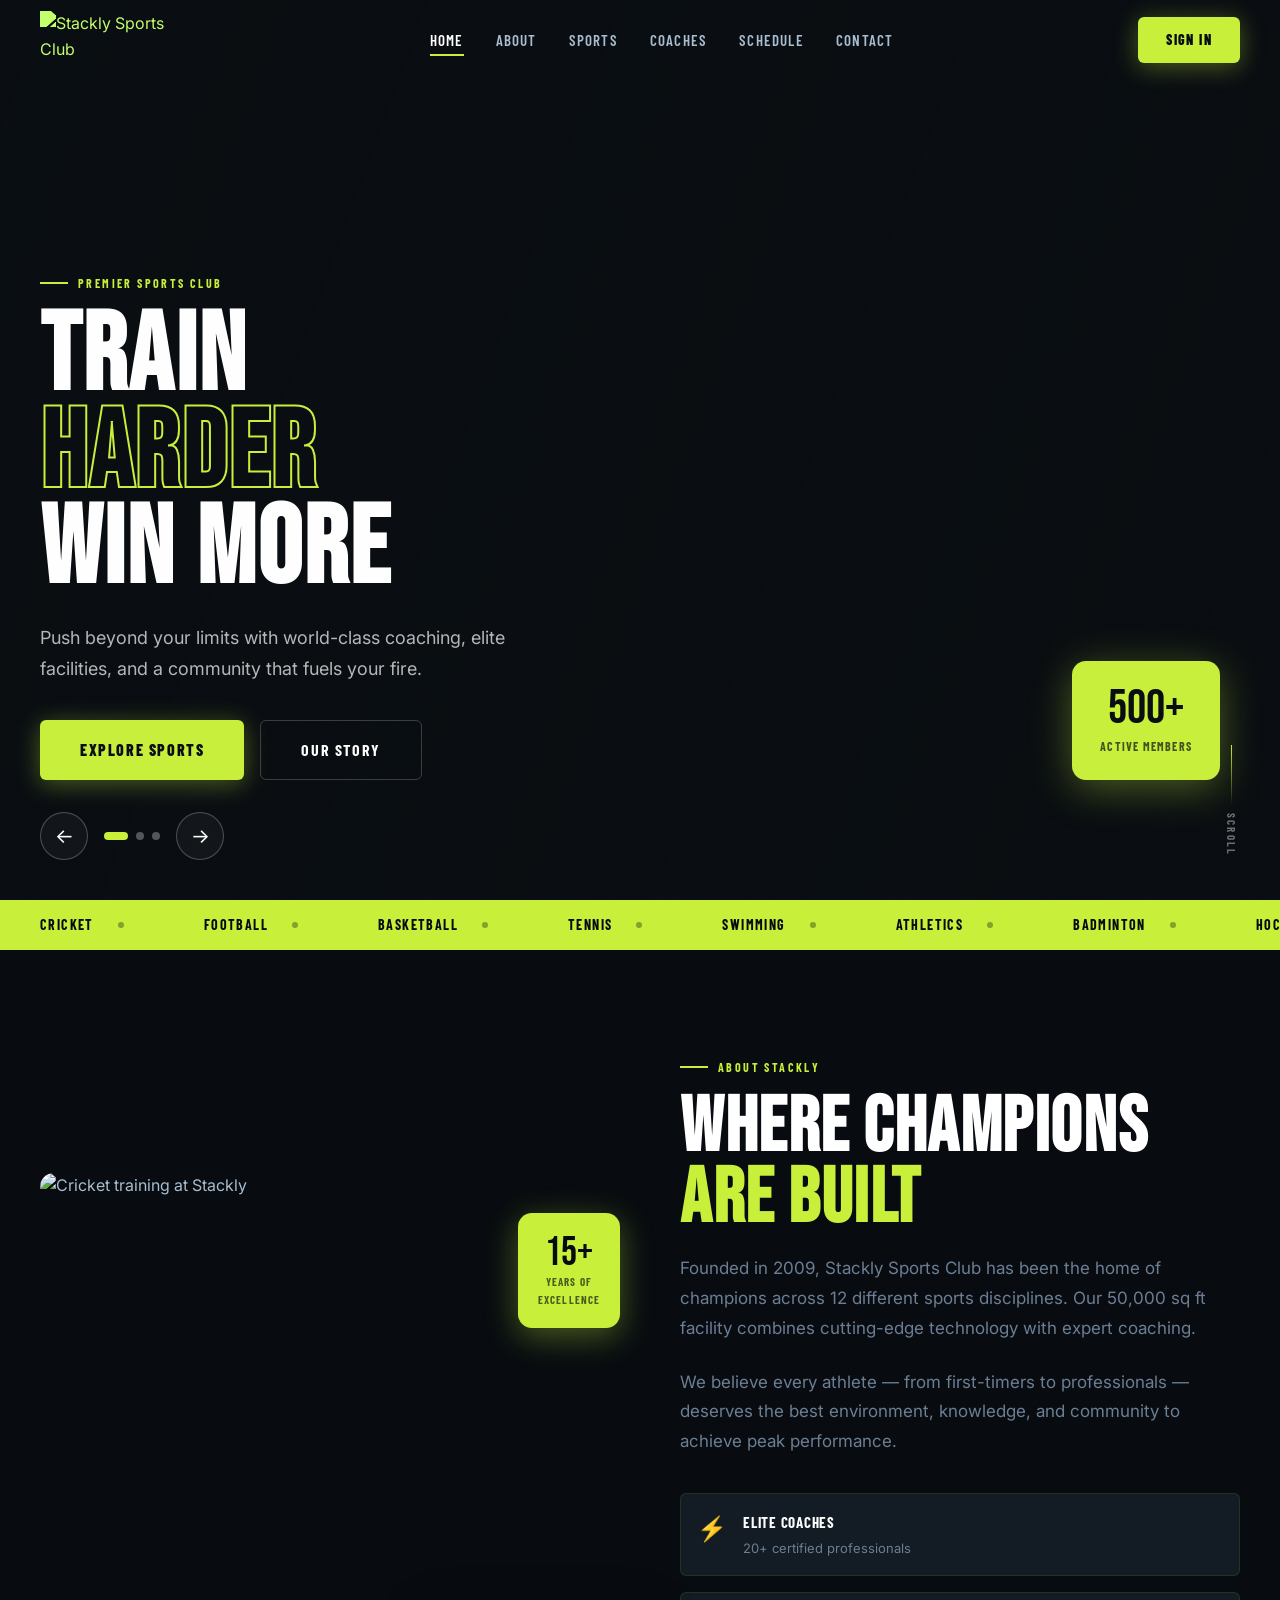
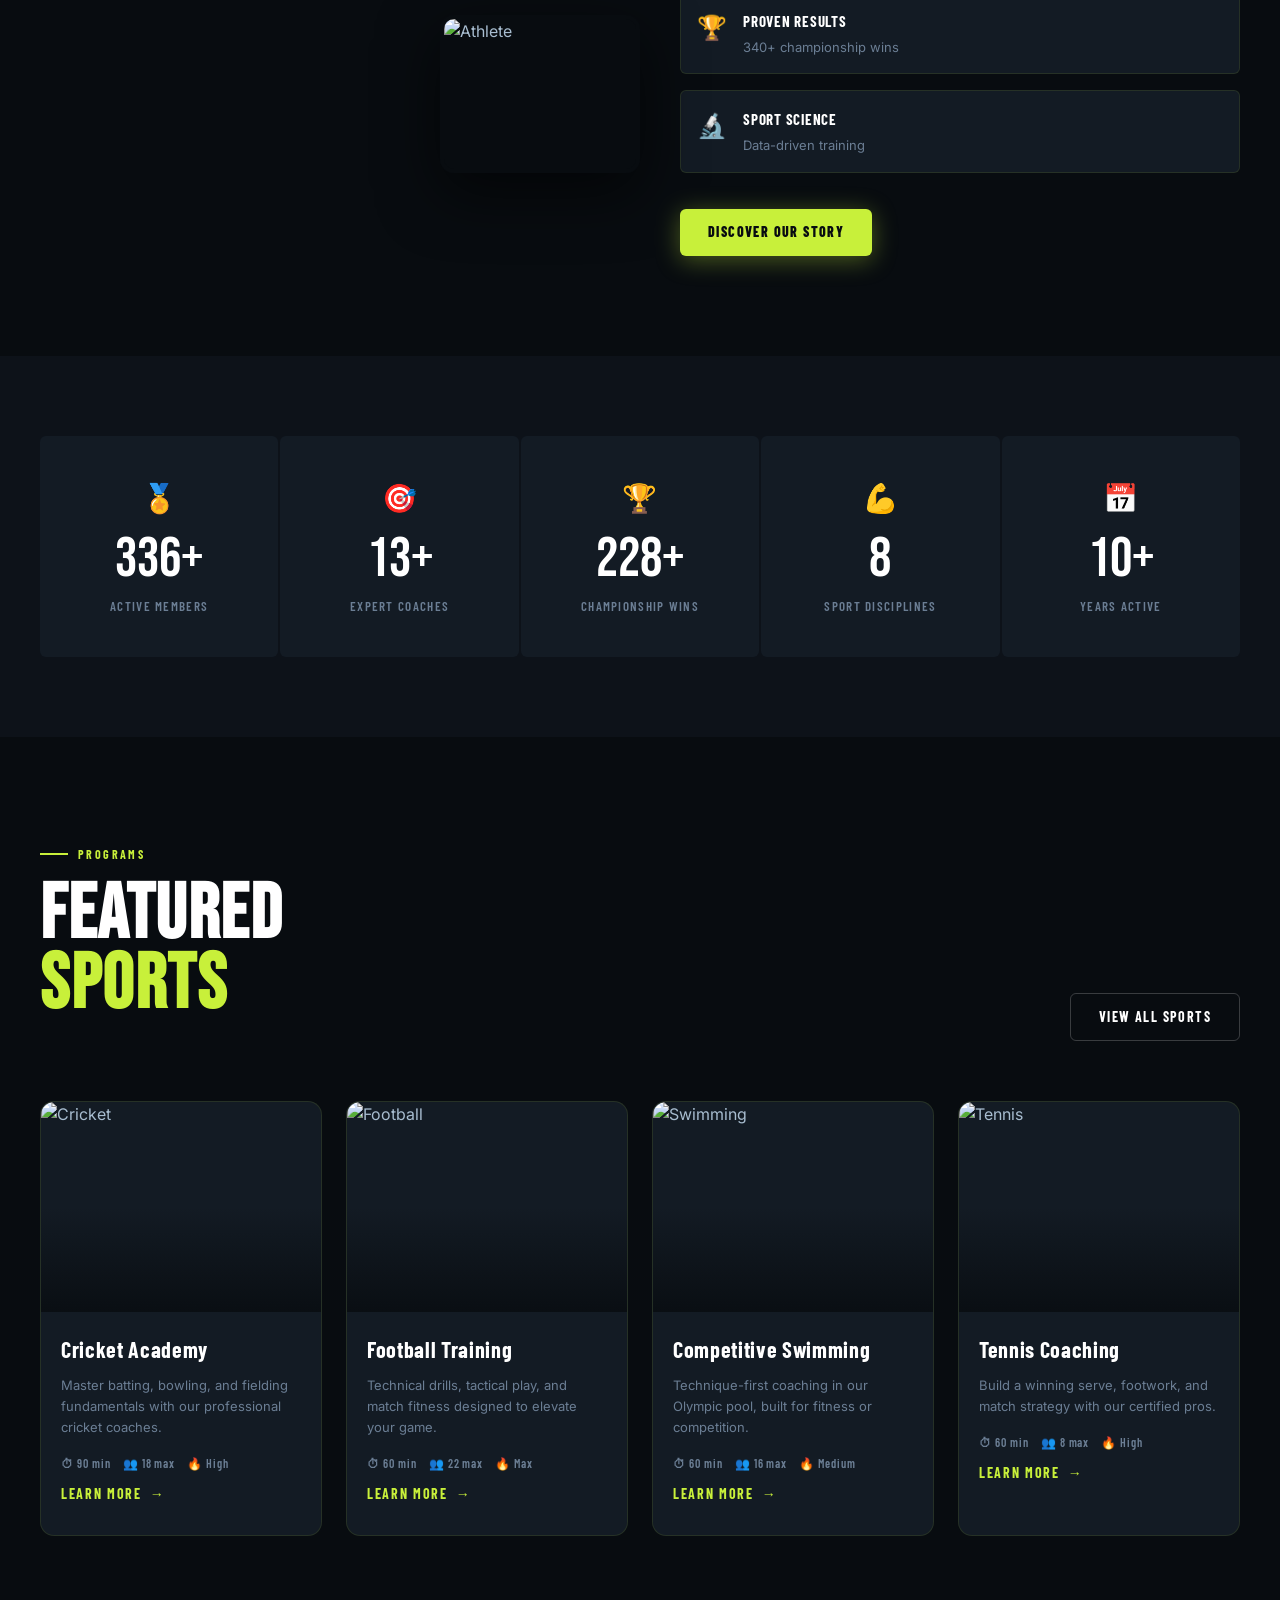
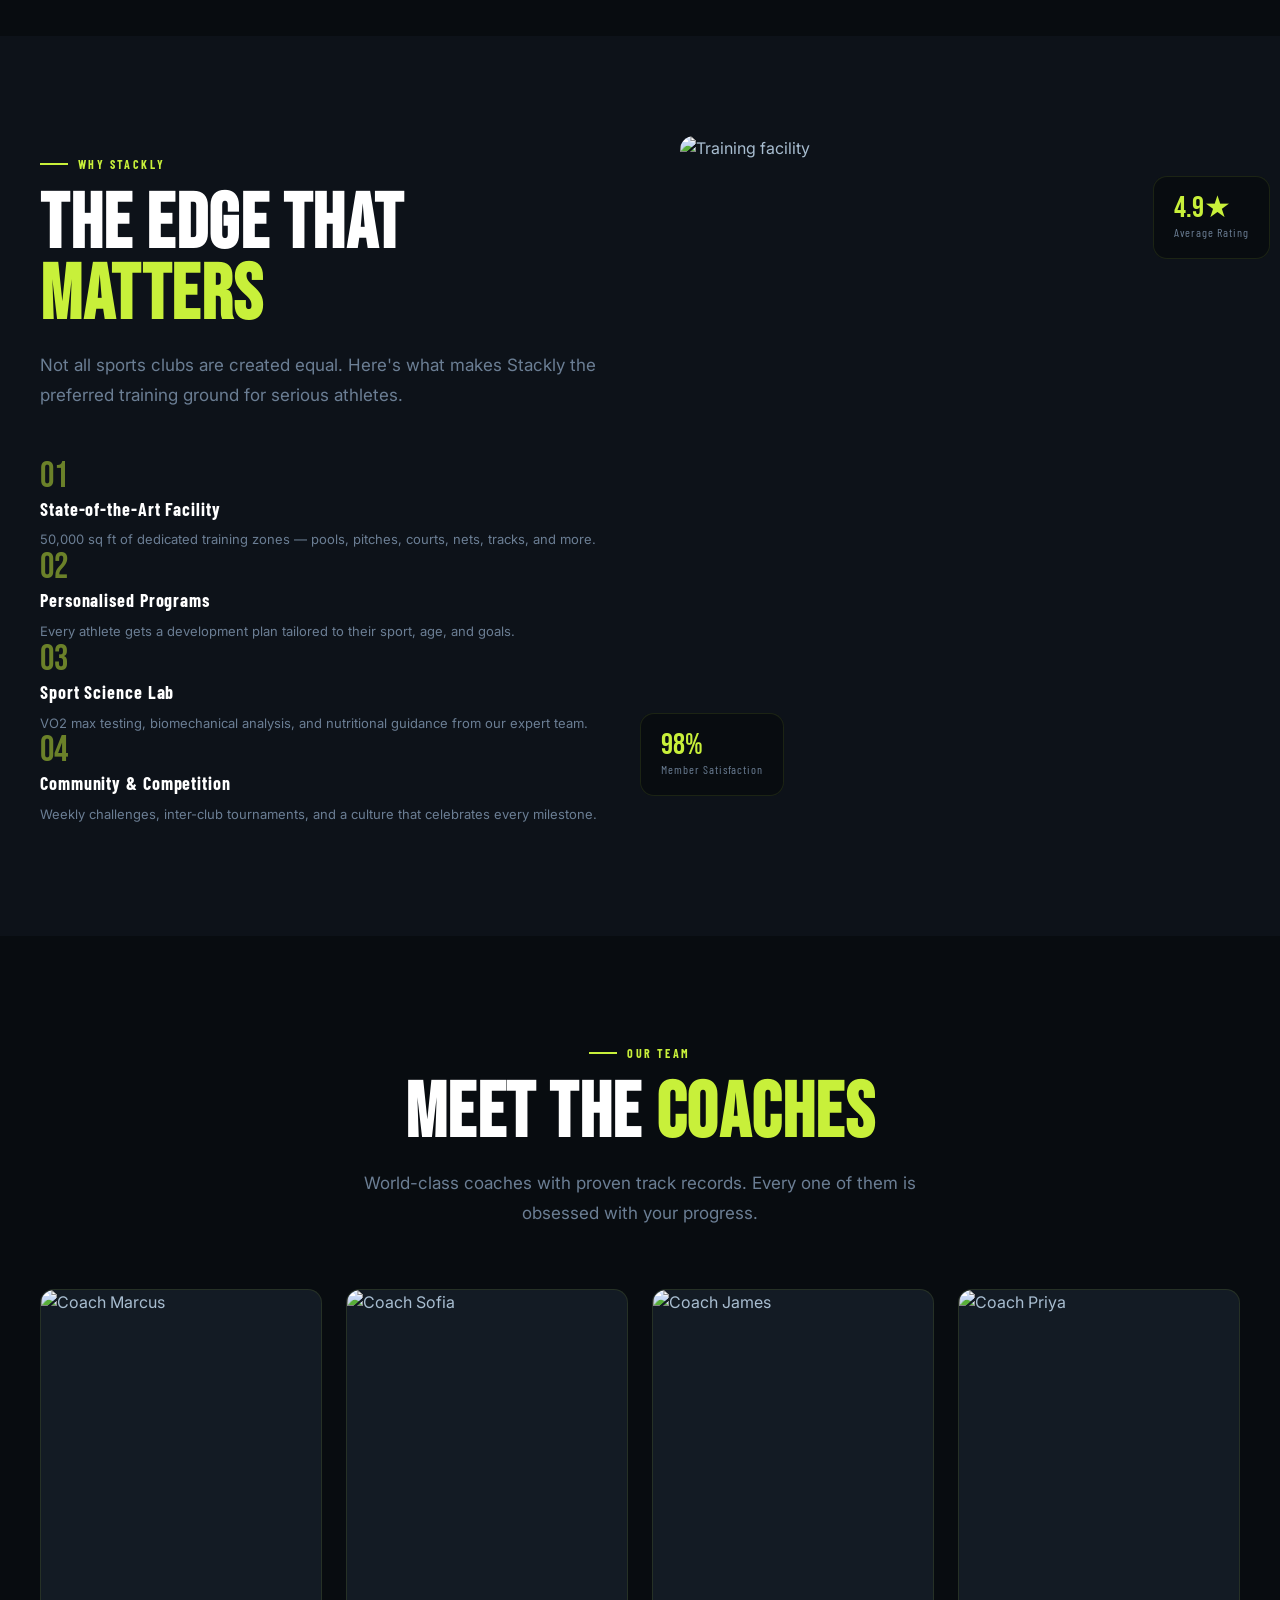
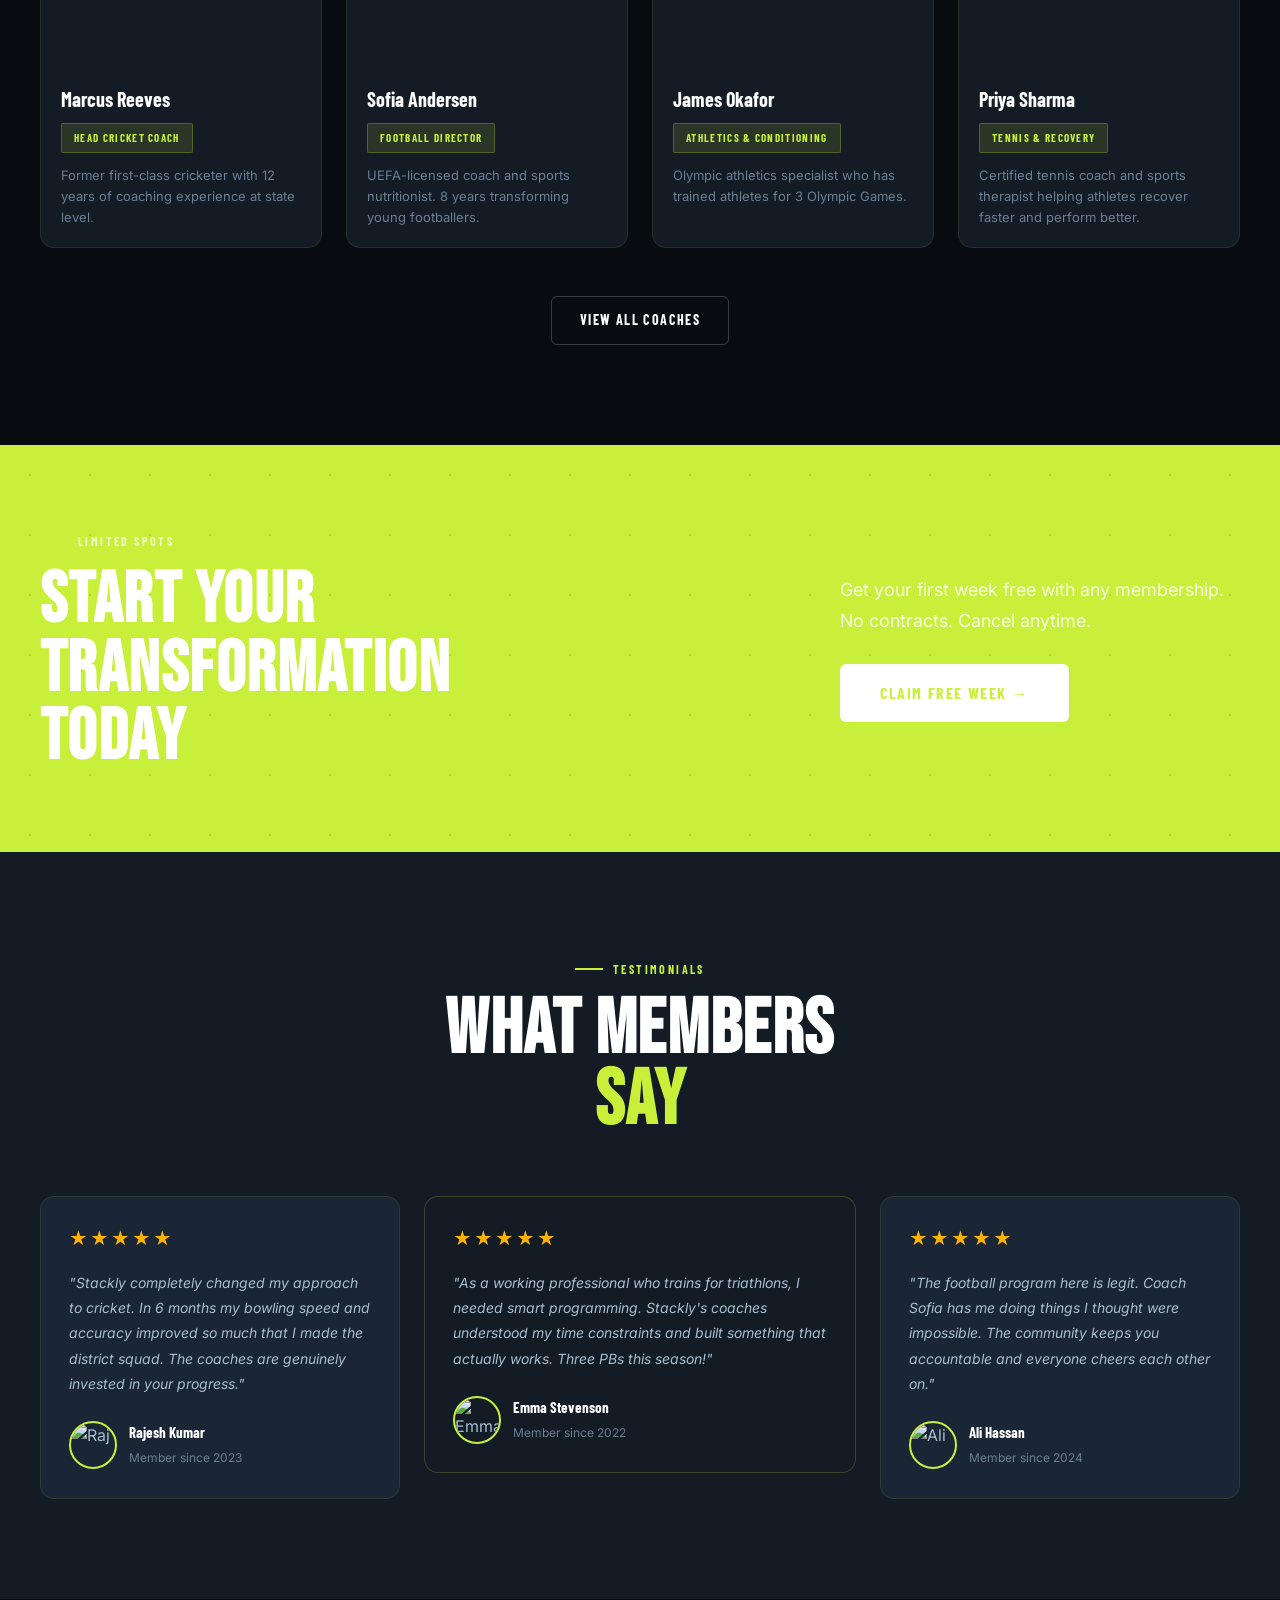
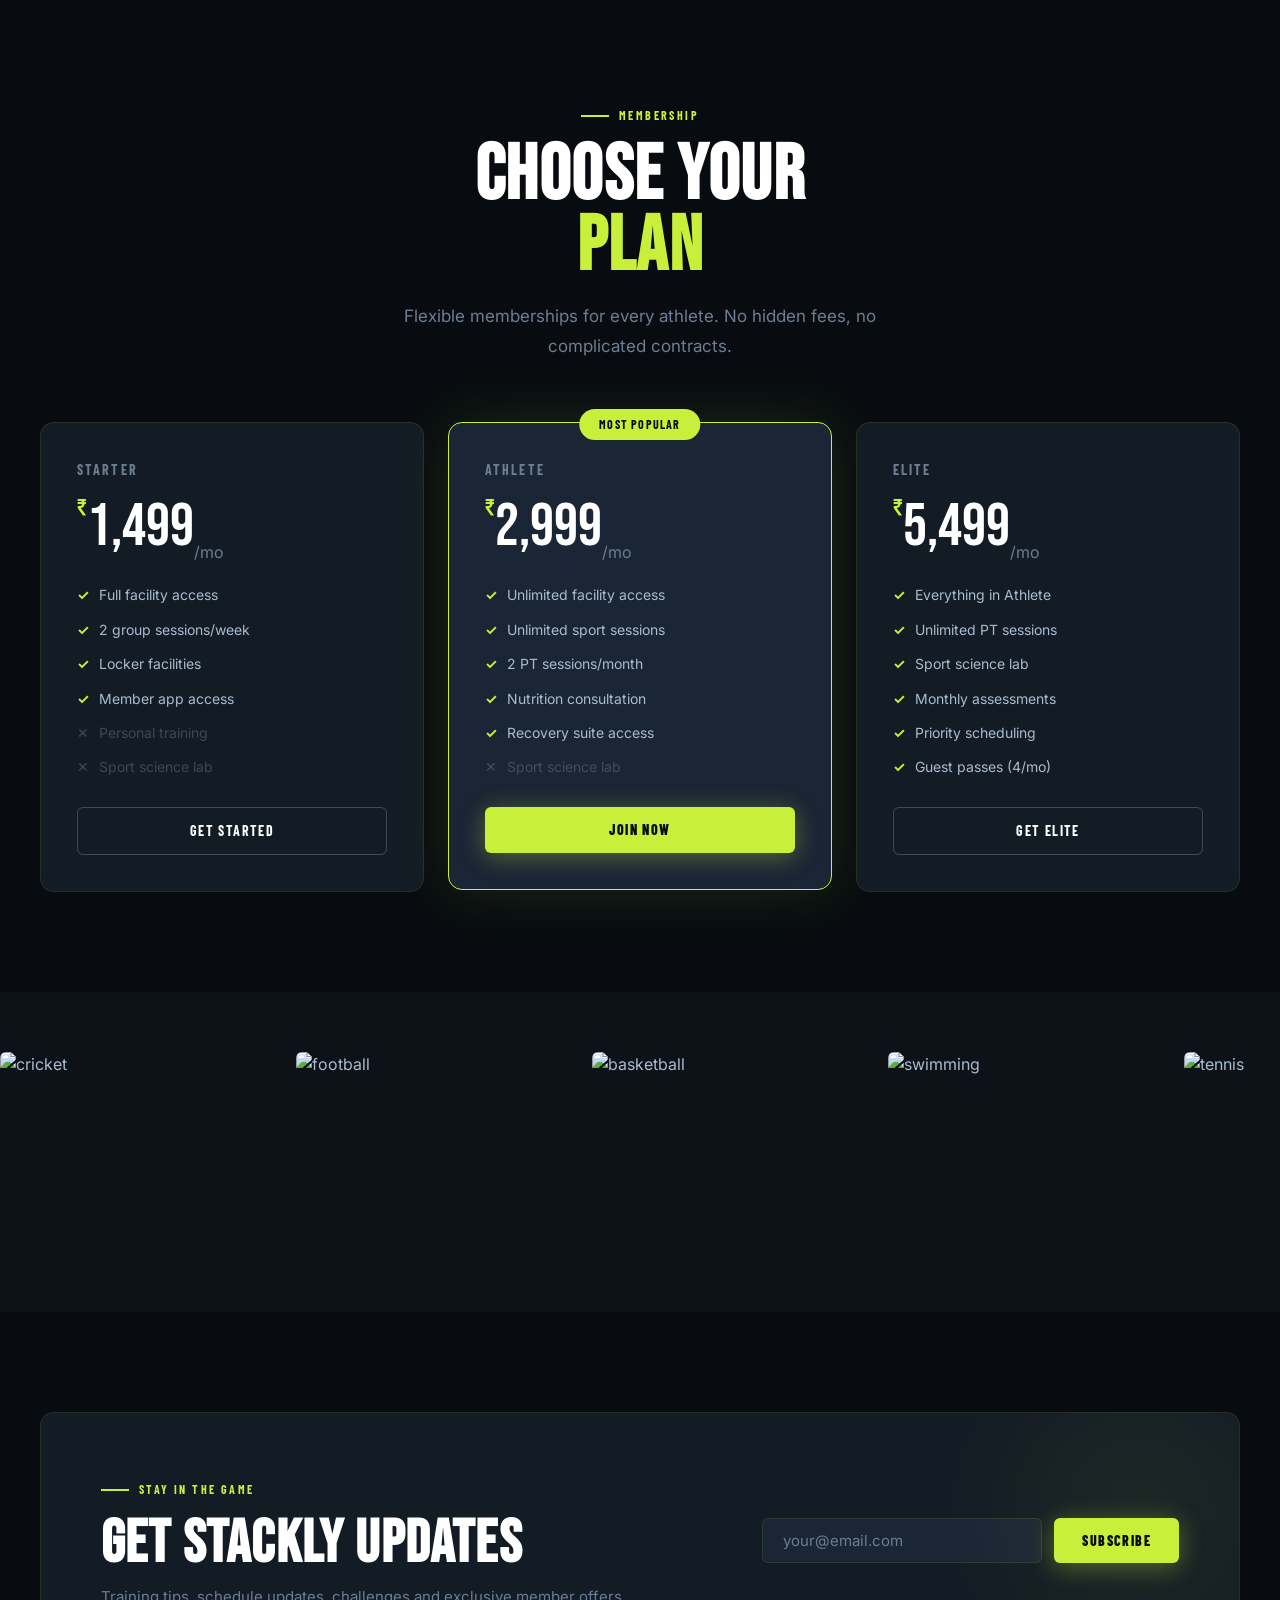
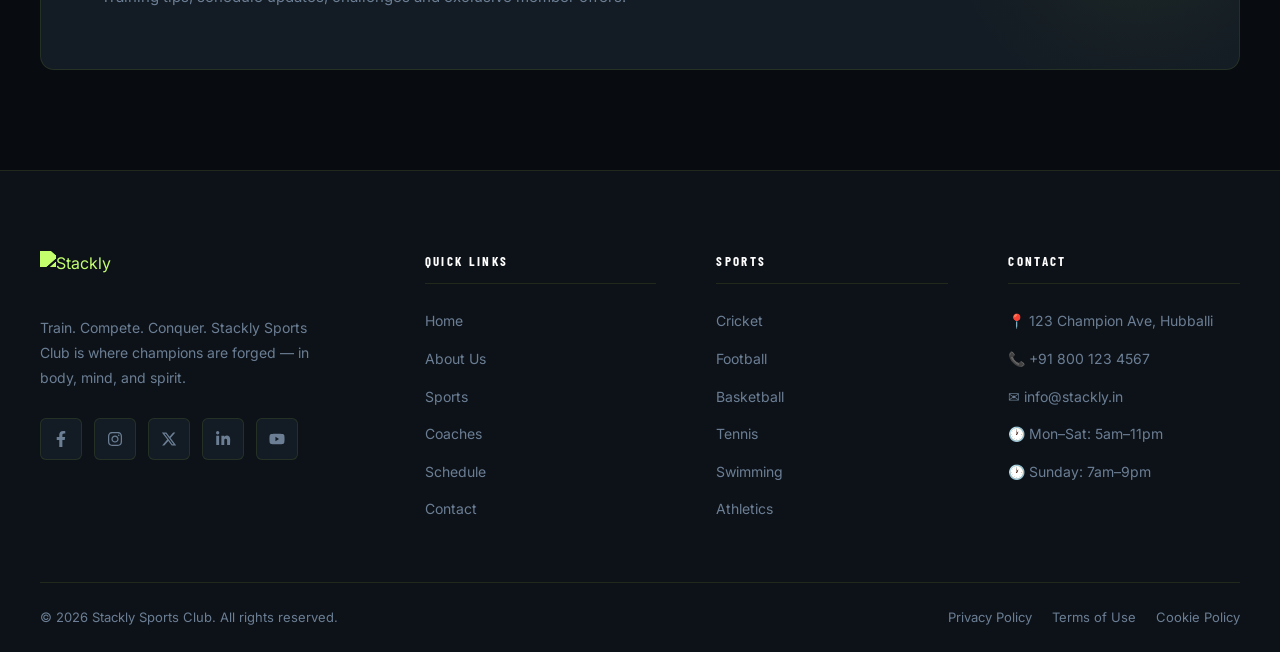
==== commit b885c80f: "update" ====
--- a/index.html
+++ b/index.html
@@ -72,7 +72,7 @@
       </div>
     </div>
     <!-- Slide 2 -->
-    <div class="slide" style="--slide-img:url('https://wsrv.nl/?url=images.unsplash.com/photo-1551958219-acbc608c6377&w=1400&output=webp&q=60&fit=cover')">
+    <div class="slide" style="--slide-img:url('https://wsrv.nl/?url=images.unsplash.com/photo-1551958219-acbc608c6377&w=500&output=webp&q=70&fit=cover')">
       <div class="slide-overlay"></div>
       <div class="slide-content">
         <div class="section-eyebrow">World Class Training</div>
